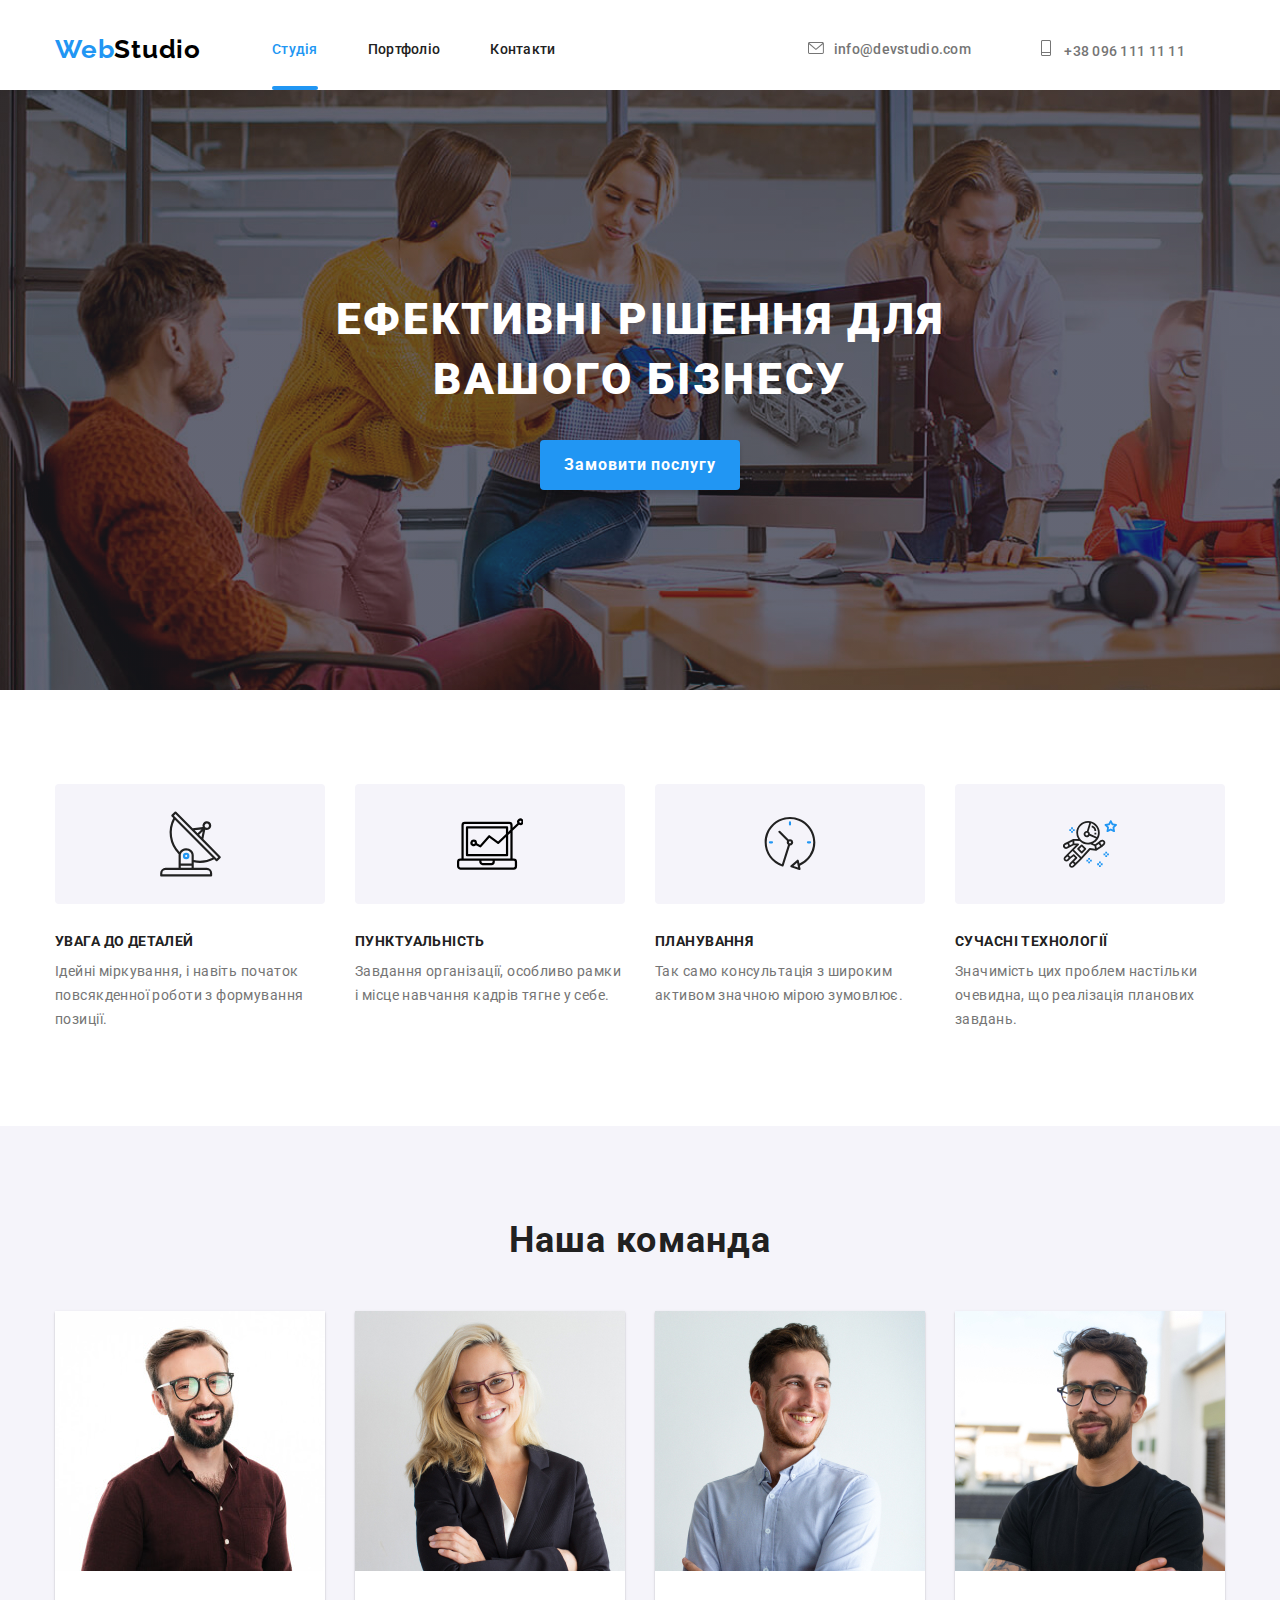
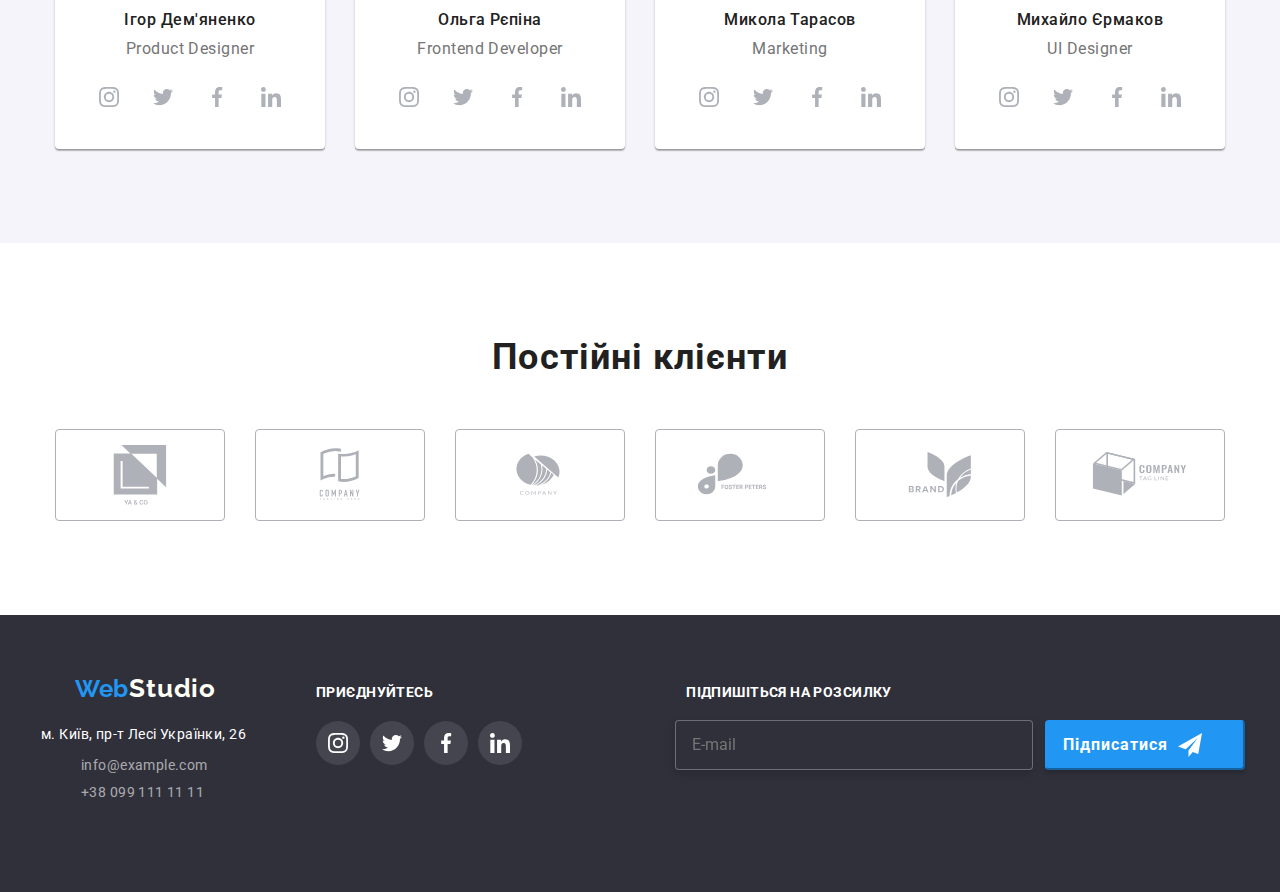
==== index.html @ dd71a5d6 "Add files via upload" ====
<!DOCTYPE html>
<html lang="RU">
    <head>
        <meta charset="UTF-8">
        <meta http-equiv="X-UA-Compatible" content="IE=edge">
        <meta name="viewport" content="width=device-width, initial-scale=1.0">
        <title>Document</title>
        <link rel="preconnect" href="https://fonts.googleapis.com">
        <link rel="preconnect" href="https://fonts.gstatic.com" crossorigin>
        <link href="https://fonts.googleapis.com/css2?family=Raleway:wght@700&family=Roboto:wght@400;500;700;900&display=swap" rel="stylesheet">
        <link rel="stylesheet" href="https://cdn.jsdelivr.net/npm/modern-normalize@1.1.0/modern-normalize.min.css">
         <link rel="stylesheet" href="./css/main.min.css"/>
         
       
    </head>
    
    <body>
        <!--HEADER--> 
        <header class="page_header"> 
            <div class="container page_header-container">
            <nav class="nav">
            <a href="#"  class="logotipe-title">
                <span class="logotipe_blue">Web</span><span class="logotip_black">Studio</span> 
            </a>
            <ul class="menu_ul">
                <li class="menu_item">
                    <a class="menu-li current link" href="./index.html">Студія</a>
                </li>
                <li class="menu_item">
                    <a class="menu-li link" href="./portfolio.html">Портфоліо</a>
                </li>
                <li class="menu_item">
                    <a class="menu-li link" href="">Контакти</a>
                </li>
            </ul>
           </nav>
           <button  type="button" class="mobile-menu-open-p js-open-menu" >
            <svg class="mobile-menu-open_icon" width="30" height="30">
                <use href="./images/svg1-2-3/symbol-defs.svg#burger-icon"></use>
            </svg>
            </use>
           </button>
           <ul class="contact">
            <li class="contact_1">
                <a class="contact_maill"  href="mailto:info@devstudio.com">
                    info@devstudio.com
                    <div class="contact-maill-cont">
                        <svg class="contact_maill_svg" width="16px" height="12px">
                            <use href="./images/mail-tel/symbol-defs.svg#icon-mailll1"></use>
                        </svg>
        
                       </div>
                </a>
            </li>
            <li class="contact_1">
                <a class="contact_maill"  href="tel:+38096111111">
                <div class="contact-maill-cont">
                    <svg class="contact_maill_svg" width="10px" height="16px">
                        <use href="./images/mail-tel/symbol-defs.svg#icon-telefo1"></use>
                    </svg>
                    +38 096 111 11 11
                </div>
            </a>
        </li>
            </ul> 
        </div>
        <div class="mobile-menu js-menu-container" >
            <div class=" mobile-menu_conteiner">
            <button class="mobile-menu_close-btn js-close-menu" >
                <svg class="mobile-menu_close-icon" width="20" height="20">
                    <use href="./images/svg1-2-3/symbol-defs.svg#icon-cloes-modalsvg"></use>
                </svg>
            </button>
            <ul class="mobaile-menu_ul">
                <li class="mobaile-menu_li">
                    <a class="mobaile-menu_a current" href="./index.html">Студія</a>
                </li>
                <li class="mobaile-menu_li">
                    <a class="mobaile-menu_a" href="./portfolio.html">Портфоліо</a>
                </li>
                <li class="mobaile-menu_li">
                    <a class="mobaile-menu_a" href="#">Контакти</a>
                </li>
            </ul>

            <ul class="mobaile-menu_contact">
                <li class="mobaile-menu_contact_number">+38 096 111 11 11</li>
                <li class="mobaile-menu_contact_maill">info@devstudio.com</li>
            </ul>
            <ul class="mobaile-menu-social">
                <li class="mobaile-menu-social_li">
                    <a class="mobaile-menu-social_li_a" href="#">
                        <div class="mobaile-text">Instagram</div></a>
                </li>
                <li class="mobaile-menu-social_li">
                    <a class="mobaile-menu-social_li_a" href="#">
                        <div class="mobaile-text">Twitter</div></a>
                </li>
                <li class="mobaile-menu-social_li">
                    <a class="mobaile-menu-social_li_a" href="#">
                        <div class="mobaile-text">Facebook</div></a>
                </li>
                <li class="mobaile-menu-social_li">
                    <a class="mobaile-menu-social_li_a" href="#">
                        <div class="mobaile-text">LinkedIn</div></a>
                </li>
            </ul>
        </div>
        </header>
        <main>
            <!--HERO-->
            <section class="hero">
               <h1 class="page_title">Ефективні рішення для вашого бізнесу</h1>
               <button  class="modal-btn" type="button" data-modal-open>Замовити послугу</button>
            </section> 
         <section class="section text1">
            <h2 hidden> Наши достоинства</h2>
            <div class="container">
            <ul class="text">
                <li class="text_li">
                    <div class="satellite">
                    <svg class="obraz" width="65" height="70">
                        <use href="./images/svg1/symbol-defs.svg#icon-antenna"></use>
                    </svg>
                    </div>
                    <h3 class="li_h3">УВАГА ДО ДЕТАЛЕЙ</h3>
                    <p class="h3_indent">Ідейні міркування, і навіть початок повсякденної роботи з формування позиції.</p>
                </li>
                <li class="text_li">
                    <div class="satellite">
                        <svg class="obraz" width="66" height="70">
                            <use href="./images/svg1/symbol-defs.svg#icon-vector"></use>
                        </svg>
                        </div>
                    <h3 class="li_h3">ПУНКТУАЛЬНІСТЬ</h3>
                    <p class="h3_indent">Завдання організації, особливо рамки і місце навчання кадрів тягне у себе.</p>
                </li>
                <li class="text_li">
                    <div class="satellite">
                        <svg class="obraz" width="70" height="53">
                            <use href="./images/svg1/symbol-defs.svg#icon-lock"></use>
                        </svg>
                        </div>
                    <h3 class="li_h3">ПЛАНУВАННЯ</h3>
                    <p class="h3_indent">Так само консультація з широким активом значною мірою зумовлює.</p>
                </li>
                <li class="text_li">
                    <div class="satellite">
                        <svg class="obraz" width="54" height="66">
                            <use href="./images/svg1/symbol-defs.svg#icon-astronaut"></use>
                        </svg>
                        </div>
                    <h3 class="li_h3">СУЧАСНІ ТЕХНОЛОГІЇ</h3>
                    <p class="h3_indent">Значимість цих проблем настільки очевидна, що реалізація планових завдань.</p>
                </li>
            </ul>
            </div>
            </section>
           <section class="photo_section">
                <div class="container">
                <h2 class="work">Чим ми займаємося</h2>
                <ul class="work_photo">
                    <li class="photo1">
                        <div class="photo-div-p">
                    <img src="./images/whatarewedoing/list.jpg" alt="пишет письмо" width="370"  height="294"/>
                    <p class="photo-p">Десктопні додатки</p>
                        </div>
                    </li>
                    <li class="photo2">
                        <div class="photo-div-p">
                    <img src="./images/whatarewedoing/nout.jpg" alt="работает на ноутбуке" width="370"  height="294"/>
                    <p class="photo-p">Мобільні додатки</p>
                        </div>
                    </li>
                    <li class="photo3">
                        <div class="photo-div-p">
                    <img src="./images/whatarewedoing/pl.jpg" alt="работает на плашете" width="370"  height="294"/>
                    <p class="photo-p">Дизайнерські рішення</p>
                        </div>
                    </li>
                </ul>
                </div>
            </section>
            <!--HERO-->
            <!--ABOUT-->
            <section class="employes-section section" id="out-team">
                <h2 class="team">Наша команда</h2>
                <div class="container">
                    <ul class="employes list">
                    <li class="employes-card">
                        <picture>
                         <source srcset="
                        ./images/ourteam/igor/igor-desc/img.jpg 1x, 
                        ./images/ourteam/igor/igor-desc/img@2x.jpg 2x"
                        media="(min-width: 1200px)">
                        <source srcset="
                        ./images/ourteam/igor/igor-tabl/img.jpg 1x,
                        ./images/ourteam/igor/igor-tabl/img@2x.jpg 2x"
                        media="(min-width: 768px)">
                        <source srcset="
                        ./images/ourteam/igor/igor-mob/img.jpg 1x,
                        ./images/ourteam/igor/igor-mob/img@2x.jpg 2x"
                        media="(max-width: 768px)">
                       <img src =" ./images/ourteam/img-3.jpg " alt =" фото Игорь Демьяненко " />
                        </picture>
                        <div class="name-position">
                        <h3 class="suptitle">Ігор Дем'яненко</h3>
                         <p  class="suptitles" lang="en">Product Designer</p>
                         <ul class="social-list">
                         <li class="social-list-item">
                            <a href="" class="social-list-link">
                                <svg class="social-list-icon" width="20" height="20">
                                    <use href="./images/svg1-2-3/symbol-defs.svg#icon-instagram-2"></use>
                                </svg>
                            </a>
                            </li>
                            <li class="social-list-item">
                                <a href="" class="social-list-link">
                                    <svg class="social-list-icon" width="20" height="20">
                                        <use href="./images/svg1-2-3/symbol-defs.svg#icon-twitter-1"></use>
                                    </svg>
                                </a>
                            </li>
                            <li class="social-list-item">
                                <a href="" class="social-list-link" >
                                    <svg class="social-list-icon" width="20" height="20">
                                        <use href="./images/svg1-2-3/symbol-defs.svg#icon-facebook-1"></use>
                                    </svg>
                                </a>
                            </li>
                            <li class="social-list-item">
                                <a href="" class="social-list-link"  >
                                    <svg class="social-list-icon" width="20" height="20">
                                        <use href="./images/svg1-2-3/symbol-defs.svg#icon-linkedin-1"></use>
                                    </svg>
                                </a>
                            </li>
                        </ul>
                        </div>
                    </li>
                    <li class="employes-card">
                        <picture>
                         <source srcset="
                        ./images/ourteam/olga/olga-desktop/img.jpg 1x,
                        ./images/ourteam/olga/olga-desktop/img@2x.png 2x"
                        media="(min-width: 1199px)">
                        <source srcset="
                        ./images/ourteam/olga/olga-tablet/img.jpg 1x,
                        ./images/ourteam/olga/olga-tablet/img@2x.jpg 2x"
                        media="(min-width: 768px)">
                        <source srcset="
                        ./images/ourteam/olga/olga-mobale/img.jpg 1x,
                        ./images/ourteam/olga/olga-mobale/img@2x.jpg 2x"
                        media="(max-width: 767px)">
                        <img src="./images/ourteam/img-4.jpg" alt="фото Ольга Репина"/>
                        </picture> 
                        <div class="name-position">
                        <h3 class="suptitle">Ольга Рєпіна</h3>
                         <p  class="suptitles" lang="en">Frontend Developer</p>
                         <ul class="social-list">
                            <li class="social-list-item">
                               <a href="" class="social-list-link">
                                   <svg class="social-list-icon" width="20" height="20">
                                       <use href="./images/svg1-2-3/symbol-defs.svg#icon-instagram-2"></use>
                                   </svg>
                               </a>
                               </li>
                               <li class="social-list-item">
                                   <a href="" class="social-list-link">
                                       <svg class="social-list-icon" width="20" height="20">
                                           <use href="./images/svg1-2-3/symbol-defs.svg#icon-twitter-1"></use>
                                       </svg>
                                   </a>
                               </li>
                               <li class="social-list-item">
                                   <a href="" class="social-list-link" >
                                       <svg class="social-list-icon" width="20" height="20">
                                           <use href="./images/svg1-2-3/symbol-defs.svg#icon-facebook-1"></use>
                                       </svg>
                                   </a>
                               </li>
                               <li class="social-list-item">
                                   <a href="" class="social-list-link"  >
                                       <svg class="social-list-icon" width="20" height="20">
                                           <use href="./images/svg1-2-3/symbol-defs.svg#icon-linkedin-1"></use>
                                       </svg>
                                   </a>
                               </li>
                           </ul>
                        </div>
                    </li>
                    <li class="employes-card">
                        <picture>
                             <source srcset="
                            ./images/ourteam/mihal/mihal-desk/img.jpg 1x,
                            ./images/ourteam/mihal/mihal-desk/img@2x.jpg 2x"
                            media="(min-width: 1199px)">
                            <source srcset="
                            ./images/ourteam/mihal/mihal-tablet/img.jpg 1x,
                            ./images/ourteam/mihal/mihal-tablet/img@2x.png 2x"
                            media="(min-width: 768px)">
                            <source srcset="
                           ./images/ourteam/mihal/mihal-mobail/img.jpg 1x,
                           ./images/ourteam/mihal/mihal-mobail/img@2x.png 2x" 
                            media="(max-width: 767px)">
                            
                        <img src="./images/ourteam/img-5.jpg" alt="фото Николай Тарасов "/>
                         </picture>
                        <div class="name-position">
                        <h3 class="suptitle">Микола Тарасов</h3>
                        <p  class="suptitles" lang="en">Marketing</p>
                        <ul class="social-list">
                            <li class="social-list-item">
                               <a href="" class="social-list-link">
                                   <svg class="social-list-icon" width="20" height="20">
                                       <use href="./images/svg1-2-3/symbol-defs.svg#icon-instagram-2"></use>
                                   </svg>
                               </a>
                               </li>
                               <li class="social-list-item">
                                   <a href="" class="social-list-link">
                                       <svg class="social-list-icon" width="20" height="20">
                                           <use href="./images/svg1-2-3/symbol-defs.svg#icon-twitter-1"></use>
                                       </svg>
                                   </a>
                               </li>
                               <li class="social-list-item">
                                   <a href="" class="social-list-link" >
                                       <svg class="social-list-icon" width="20" height="20">
                                           <use href="./images/svg1-2-3/symbol-defs.svg#icon-facebook-1"></use>
                                       </svg>
                                   </a>
                               </li>
                               <li class="social-list-item">
                                   <a href="" class="social-list-link"  >
                                       <svg class="social-list-icon" width="20" height="20">
                                           <use href="./images/svg1-2-3/symbol-defs.svg#icon-linkedin-1"></use>
                                       </svg>
                                   </a>
                               </li>
                           </ul>
                        </div>
                    </li>
                    <li class="employes-card">
                        <picture>
                            <source srcset="
                            ./images/ourteam/micola/mocola-desktop/img.jpg 1x,
                            ./images/ourteam/micola/mocola-desktop/img@2x.png 2x"
                            media="(min-width: 1199px)">
                               <source srcset="
                            ./images/ourteam/micola/micola-tablet/img.jpg 1x,
                            ./images/ourteam/micola/micola-tablet/img@2x.jpg 2x"
                            media="(min-width:768px)">
                            <source srcset="
                            ./images/ourteam/micola/micola-mobale/img.jpg 1x,
                            ./images/ourteam/micola/micola-mobale/img@2x.jpg 2x"
                            media="(max-width: 768px)">
                        <img src="./images/ourteam/img-6.jpg" alt="фото Михаил Ермаков"/>
                        </picture>
                        <div class="name-position">
                        <h3 class="suptitle">Михайло Єрмаков</h3>
                         <p  class="suptitles" lang="en">UI Designer</p>
                         <ul class="social-list">
                            <li class="social-list-item">
                               <a href="" class="social-list-link">
                                   <svg class="social-list-icon" width="20" height="20">
                                       <use href="./images/svg1-2-3/symbol-defs.svg#icon-instagram-2"></use>
                                   </svg>
                               </a>
                               </li>
                               <li class="social-list-item">
                                   <a href="" class="social-list-link">
                                       <svg class="social-list-icon" width="20" height="20">
                                           <use href="./images/svg1-2-3/symbol-defs.svg#icon-twitter-1"></use>
                                       </svg>
                                   </a>
                               </li>
                               <li class="social-list-item">
                                   <a href="" class="social-list-link" >
                                       <svg class="social-list-icon" width="20" height="20">
                                           <use href="./images/svg1-2-3/symbol-defs.svg#icon-facebook-1"></use>
                                       </svg>
                                   </a>
                               </li>
                               <li class="social-list-item">
                                   <a href="" class="social-list-link"  >
                                       <svg class="social-list-icon" width="20" height="20">
                                           <use href="./images/svg1-2-3/symbol-defs.svg#icon-linkedin-1"></use>
                                       </svg>
                                   </a>
                               </li>
                           </ul>
                        </div>
                    </li>
                   
                </ul>
            </div>
            </section>
            <section class="section">
                <div class="container">
                    <h2 class="client-title">Постійні клієнти</h2>
                    <ul class="client-list list">
                        <li class="client-item">
                            <a href="" class="client-link">
                            <svg class="client-icon">
                                <use href="./images/svg1-2/symbol-defs.svg#icon-group"></use>

                            </svg>
                        </a>
                        </li>
                        <li class="client-item">
                            <a href="" class="client-link">
                            <svg class="client-icon">
                                <use href="./images/svg1-2/symbol-defs.svg#icon-Logo"></use>

                            </svg>
                        </a>
                        </li>
                        <li class="client-item">
                            <a href="" class="client-link">
                            <svg class="client-icon">
                                <use href="./images/svg1-2/symbol-defs.svg#icon-Logo-1"></use>

                            </svg>
                        </a>
                        </li>
                        <li class="client-item">
                            <a href="" class="client-link">
                            <svg class="client-icon">
                                <use href="./images/svg1-2/symbol-defs.svg#icon-Logo-2"></use>

                            </svg>
                        </a>
                        </li>
                        <li class="client-item">
                            <a href="" class="client-link">
                            <svg class="client-icon">
                                <use href="./images/svg1-2/symbol-defs.svg#icon-Logo-3"></use>

                            </svg>
                        </a>
                        </li>
                        <li class="client-item">
                            <a href="" class="client-link">
                            <svg class="client-icon">
                                <use href="./images/svg1-2/symbol-defs.svg#icon-Logo-4"></use>

                            </svg>
                        </a>
                        </li>
                
                    </ul>

                </div>
            </section>
         </main> 
        <!--ABOUT-->
        <!--FOOTER-->
        <footer class="footer">
                <div class="container footer_div">
                    <div class="footer_div_2"
                <a class="logo-footer"  href="#">
                    <span class="logotipe_blue_end">Web</span><span class="logotip_blake_end">Studio</span> 
                </a>
                <address class="address">
                        <p class="adres_footer" href="#">м. Київ, пр-т Лесі Українки, 26</p>
                <ul class="contact-footer list">
                    <li class="adres_list_end">
                        <a class="contact_end" href="mailto:info@example.com">info@example.com </a>
                </li>
                    <li class="adres_list_end">
                        <a class="contact_end" href="tel:+380991111111">+38 099 111 11 11</a>
                </li>
                </ul>
            </address>
            </div>
            <div class="social-network">
                <div class="soc-foot-h3-div">
                <h3 class="soc-foot-h3">приєднуйтесь</h3>
                </div>
                <div class="ссс">
                <ul class="social-list-footer">
                    <li class="social-list-items">
                        <a href="" class="social-link-footer">
                            <svg class="soc-icon-footer" width="20" height="20">
                                <use href="./images/svg1-2-3/symbol-defs.svg#icon-instagram-2"></use>
                            </svg>
                        </a>
                    </li>
                    <li class="social-list-items">
                        <a href="" class="social-link-footer">
                            <svg class="soc-icon-footer" width="20" height="20">
                                <use href="./images/svg1-2-3/symbol-defs.svg#icon-twitter-1"></use>
                            </svg>
                        </a>
                    </li>
                    <li class="social-list-items">
                        <a href="" class="social-link-footer">
                            <svg class="soc-icon-footer" width="20" height="20">
                                <use href="./images/svg1-2-3/symbol-defs.svg#icon-facebook-1"></use>
                            </svg>
                        </a>
                    </li>
                
                <li class="social-list-items">
                    <a href="" class="social-link-footer">
                        <svg class="soc-icon-footer" width="20" height="20">
                            <use href="./images/svg1-2-3/symbol-defs.svg#icon-linkedin-1"></use>
                        </svg>
                    </a>
                </li>
              </ul>
             </div>
                </div>
               <div class="form-footer-div-1">
                <form class="form-footer">
                    <div class="label-div-footer">
                        <div class="label-span-footer-1">
                    <p class="label-span-footer">Підпишіться на розсилку</p>
                       </div>
                    <input 
                      type="text"
                      name="user_maill"
                      pattern="^([a-z0-9_-]+\.)*[a-z0-9_-]+@[a-z0-9_-]+(\.[a-z0-9_-]+)*\.[a-z]{2,6}$"
                      class="label-input-footer"
                      placeholder="E-mail"
                      required

                    />
                   </div>
                   <div class="button-div-podpis">
                   <button type="submit" class="button-podpis">
                    <p class="podpis"> Підписатися</p>
                    <svg class="button-svg-podpis">
                        <use href="./images/footer-podpis-svg/symbol-defs.svg#icon-tellegram"></use>
                    </svg>
                   </button>
                   </div>
                </form>
            </div>
                </div>
          
        </footer>
      <!--FOOTER-->
  <!---------------------------------MODAL-WIND-->
    <div class="bacdrop is-hidden"data-modal>
        <div class="modall-btm">
            <p class="modal_btm_p">Залиште свої дані, ми вам передзвонимо</p>
        <form class="modal-btm-form"> 
        <label class="modal-btm-name">
            <p class="modal-name">Ім'я</p>
            <div class="modal-btm-div">
            <input 
            type="text"
            name="user_name"
            class="input-btm"
            placeholder="" 
           
            required 
            pattern="^[a-zA-Za-яА-ЯіІїЇ]+"
            minlength="2"
            />
        <svg class="modal-btm-spann">
            <use href="./images/modal-wind-ikon/symbol-defs.svg#icon-men"></use>
        </svg>
        </div>
        </label>
        <label class="modal-btm-phone">
            <p class="modal-phone">Телефон</p>
            <div class="modal-btm-div">
            <input 
            type="tel" 
            class="input-btm" 
            placeholder="" 
            name="user_phone"
            required
            pattern="[0-9]{3}-[0-9]{2}-[0-9]{2}"
            title="XXX-XXX-XX-XX"
            />
                <svg class="modal-btm-spann">
                    <use href="./images/modal-wind-ikon/symbol-defs.svg#icon-phone"></use>
                </svg>
        </div>
        </label>
        <label class="modal-btm-maill">
            <p class="modal-maill">Пошта</p>
            <div class="modal-btm-div">
            <input 
            type="email" 
            class="input-btm" 
            placeholder="" 
            name="user_maill"
            required
            pattern="^([a-z0-9_-]+\.)*[a-z0-9_-]+@[a-z0-9_-]+(\.[a-z0-9_-]+)*\.[a-z]{2,6}$"
            />
                <svg class="modal-btm-spann">
                    <use href="./images/modal-wind-ikon/symbol-defs.svg#icon-maill"></use>
                </svg>
        </div>
        </label>
        <label>
        <p class="modal-phone">Коментар</p>
        <textarea name="use_massege" class="modal-btm-coment" placeholder="Введіть текст"></textarea> 
        </label>
          <button type="button" class="modall-btm-button" data-modal-close>
                <svg class="modall-close-btn" width="11" height="11">
                    <use href="./images/svg1-2-3/symbol-defs.svg#icon-cloes-modalsvg"></use>
                </svg>
            </button>
            <div class="umowa-zgody">
        <label  form="user_polic" class="zgoda">
                <input type="checkbox" class="input-zgody"/> 
                <span class="span-zgody">
                    <svg class="svg-zgody" width="11px" height="8px">
                        <use href="./images/footer-podpis-svg/symbol-defs.svg#icon-gal"></use>
                    </svg>
                </span>
                <p class="text-modal-footer">Погоджуюся з розсилкою та приймаю 
                <a href="#" class="umowa">Умови договору</a>
                </p>
        </label>
            </div>
            <button type="submit" class="modall-btm-submit">
                <span class="modall-btm-b2-span">Відправити</span>
            </bytton>
        </div>
        </form>
          
    </div>
  <!---------------------------------/MODAL-WIND-->
  <script src="./js/mobile-menu.js"></script>
  <script src="./js/modal.js"></script>
    </body>
</html>
---- css/main.min.css ----
﻿:root{--font-family-main: "Roboto", sans-serif;--font-family-logo: "Raleway", sans-serif;--knob-color: #2196F3;--text-color: #212121;--whitey-color: #FFFFFF;--mail-color: #757575}a{text-decoration:none}body{font-family:"Roboto",sans-serif}h1,h2,h3,p{margin-top:0;margin-bottom:0;margin-left:0}ul,ol{margin-top:0;margin-bottom:0;padding-left:0}.list{list-style:none}li{list-style-type:none}.cl{font-style:normal}img{max-width:100%;display:block;height:auto}button{cursor:pointer}.container{width:100%;padding-left:15px;padding-right:15px}@media screen and (min-width: 480px){.container{width:450px;margin-left:auto;margin-right:auto}}@media screen and (min-width: 768px){.container{width:768px}}@media screen and (min-width: 1200px){.container{width:1200px}}.section{padding-top:94px;padding-bottom:94px}button{cursor:pointer}.modal-btn{font-family:"Roboto",sans-serif;font-weight:700;font-size:16px;line-height:1.87;letter-spacing:.06em;border-radius:4px;box-shadow:0px 4px 4px rgba(0,0,0,.15);background-color:#2196f3;color:var(--whitey-color);cursor:pointer;width:200px;height:50px;border:0;transition:250ms cubic-bezier(0.4, 0, 0.2, 1)}.modal-btn:hover{background:#188ce8;box-shadow:0px 4px 4px rgba(0,0,0,.15)}.button-div-podpis{margin-left:12px}.button-podpis{width:200px;height:50px;cursor:pointer;background:#2196f3;box-shadow:0px 4px 4px rgba(0,0,0,.15);border-radius:4px;border-color:#2196f3;display:inline-flex;align-items:center}.podpis{font-family:"Roboto",sans-serif;font-weight:700;font-size:16px;line-height:1.87;letter-spacing:.06em;color:var(--whitey-color);margin:10px}.button-svg-podpis{width:24px;height:24px;fill:var(--whitey-color)}.modall-btm-button{position:absolute;top:8px;right:8px;display:flex;justify-content:center;align-items:center;width:30px;height:30px;border-radius:50%;background:#fff;border:1px solid rgba(0,0,0,.1);padding:0%}.modall-btm-button:hover .modall-close-btn,.modall-btm-button:focus .modall-close-btn{fill:#2196f3;transition:250ms cubic-bezier(0.4, 0, 0.2, 1)}.modall-btm-submit{width:200px;height:50px;background:#2196f3;border-radius:4px;margin-top:30px;border-color:var(--knob-color);margin:auto;display:block;margin-top:40px}.modall-btm-submit:hover,.modall-btm-submit:focus{background:#188ce8;transition:250ms cubic-bezier(0.4, 0, 0.2, 1)}.social-list{display:flex;justify-content:center;gap:10px;margin-top:16px}.social-list-link{display:flex;justify-content:center;align-items:center;width:44px;height:44px;border-radius:50%;background-color:#fff;transition:250ms cubic-bezier(0.4, 0, 0.2, 1)}.social-list-link:hover .social-list-icon,.social-list-link:focus .social-list-icon{fill:var(--whitey-color)}.social-list-link:hover,.social-list-link:focus{background-color:#2196f3}.social-list-icon{fill:#afb1b8}.social-list-footer{display:flex;justify-content:center;gap:10px;margin-top:20px}.social-list-item{height:44px;width:44px}.social-link-footer{color:#fff;background-color:rgba(255,255,255,.1);width:44px;height:44px;display:flex;border-radius:50%;justify-content:center;align-items:center;transition:250ms cubic-bezier(0.4, 0, 0.2, 1)}.social-link-footer:hover .social-link-footer:focus{background-color:var(--accent-color)}.social-link-footer:hover,.social-link-footer:focus{background-color:#2196f3}.soc-icon-footer{fill:currentColor;width:20px;height:20px}@media screen and (max-width: 768px){.mobile-menu{position:fixed;width:100%;height:100%;z-index:1000;top:0;left:0;background:#fff;box-shadow:0px 4px 8px rgba(0,0,0,.04),0px 2px 4px rgba(0,0,0,.08),0px 1px 3px rgba(0,0,0,.16);opacity:0;visibility:hidden;pointer-events:none;transition:250ms cubic-bezier(0.4, 0, 0.2, 1)}.mobile-menu.is-open{opacity:1;visibility:visible;pointer-events:auto}.mobile-menu_conteiner{position:relative;padding-left:40px;padding-top:48px;padding-bottom:48px}.mobaile-menu_li{padding-bottom:35px}.mobaile-menu_a{font-family:"Roboto",sans-serif;font-weight:500;font-size:40px;line-height:1.17;letter-spacing:.02em;color:#212121}.mobaile-menu_a:hover,.mobaile-menu_a:focus{color:#2196f3}.mobaile-menu_contact{padding-top:100px}.mobaile-menu_contact_number{font-family:"Roboto",sans-serif;font-weight:500;font-size:34px;line-height:1.17;letter-spacing:.02em;color:#2196f3;padding-bottom:32px}.mobaile-menu_contact_maill{font-family:"Roboto",sans-serif;font-weight:500;font-size:24px;line-height:1.16;letter-spacing:.02em;color:#757575}.mobaile-menu-social{padding-top:64px}.mobaile-menu-social_li{display:inline-block;padding-right:15px}.mobaile-menu-social_li:not(:last-child){margin-right:10px;border-right:1px solid rgba(33,33,33,.2);padding-right:10px}.mobaile-text{font-family:"Roboto",sans-serif;font-size:15px;line-height:22px;letter-spacing:.02em;color:#2196f3}}@media screen and (min-width: 768px){.mobile-menu{display:none}}@media screen and (max-width: 767px){.menu_ul{display:none}.contact_1{display:none}}.mobile-menu_close-btn{position:absolute;top:10px;right:15px;background-color:#fff;border:none;padding:0;line-height:0}.mobile-menu_close-icon:hover,.mobile-menu_close-icon:focus{fill:#2196f3;transition:250ms cubic-bezier(0.4, 0, 0.2, 1)}@media screen and (min-width: 768px){.mobile-menu-open{display:none}}.page_header{padding-top:10px}.page_header-container{display:flex;align-items:center;justify-content:space-between}.mobile-menu-open{background-color:#fff;border:none;padding:0;padding-left:105px}.page_header{border-width:0 0 1rem 0;border:#ececec}.page_header{display:flex;align-items:center;justify-content:space-between}.nav{display:flex;align-items:center}.contact{display:none;align-items:center}.contact-items :not(:last-child){margin-right:50px}.contact-items{display:flex;flex-direction:row-reverse;font-family:var(--primary-font);font-style:normal;font-weight:500;font-size:14px;line-height:1.14;letter-spacing:.02em;color:#757575;margin-right:50px}.menu_ul{display:flex;align-items:center}.menu-link:hover,.menu-link:focus{color:var(--accent-color)}.logotipe_blue{font-family:"Raleway";font-weight:700;font-size:26px;line-height:1.2;letter-spacing:.03em;color:var(--knob-color)}.logotip_black{font-family:"Raleway";font-weight:700;font-size:26px;line-height:1.2;letter-spacing:.03em;color:#000}.menu_item:not(:last-child){margin-right:50px}.menu-li{font-family:"Roboto",sans-serif;font-weight:500;font-size:14px;line-height:1.14;letter-spacing:.02em;color:var(--text-color);transition:color 250ms cubic-bezier(0.4, 0, 0.2, 1);position:relative;display:block;cursor:pointer}.menu-li:hover,.menu-li:focus{color:var(--knob-color)}.contact-phoun-number{display:flex;flex-direction:row-reverse;font-family:var(--primary-font);font-style:normal;font-weight:500;font-size:14px;line-height:1.14;letter-spacing:.02em;color:#757575}.menu-link-list{font-family:"Roboto",sans-serif;font-weight:500;font-size:14px;line-height:1.14px;letter-spacing:.02em;color:#757575}.contact_maill{display:flex;flex-direction:row-reverse;font-family:var(--primary-font);font-style:normal;font-weight:500;font-size:14px;line-height:1.14;letter-spacing:.02em;color:#757575;transition:color 250ms cubic-bezier(0.4, 0, 0.2, 1)}.contact_maill:hover,.contact_maill:focus{color:#2196f3}.contact-phoun-number{display:flex;flex-direction:row-reverse;font-family:var(--primary-font);font-style:normal;font-weight:500;font-size:14px;line-height:1.14;letter-spacing:.02em;color:#757575}.contact-maill-cont{justify-content:center;text-align:center}.contact_maill,.contact_maill_svg{margin-right:10px;fill:currentColor}.contact_1{margin-right:30px}.contact_1{margin-right:30px}.current::after{position:absolute;content:"";left:0;bottom:0;border-radius:2px;width:100%;height:4px;background-color:var(--text-color);border-radius:2px;transition:var(--transition-knob-color);bottom:-33px}.menu-li.current::after{position:absolute;display:block;height:4px;width:100%;background-color:var(--knob-color);border-radius:2px}.menu-li.current::after:hover::after{background-color:var(--text-color)}.current{color:var(--knob-color)}.logotipe-title{margin-right:71px}@media screen and (max-width: 767px){.page_title{font-weight:900;font-size:26px;line-height:42px;text-align:center;letter-spacing:.06em;text-transform:uppercase;color:var(--whitey-color);margin-bottom:30px}.text{display:inline-block;justify-content:space-between;gap:30px}.text_li{width:370px}.satellite{width:380px;height:120px;background-color:#f5f4fa;border-radius:4px;margin-bottom:30px;justify-content:center;align-items:center;display:flex}.li_h3{text-align:center;font-family:"Roboto",sans-serif;font-weight:700;font-size:14px;line-height:1.14;letter-spacing:.03em;text-transform:uppercase;color:var(--text-color);margin-bottom:10px}.h3_indent{font-family:"Roboto",sans-serif;font-weight:400;font-size:14px;line-height:1.71;letter-spacing:.03em;color:var(--mail-color)}.photo_section{display:none}.client-item{width:170px;height:92px}.client-link{display:flex;justify-content:center;align-items:center;width:170px;height:92px;border:1px solid #afb1b8;border-radius:4px;transition:250ms cubic-bezier(0.4, 0, 0.2, 1)}.client-link:hover .client-icon,.client-link:focus .client-icon{fill:#2196f3}.client-link:hover,.client-link:focus{border-color:#2196f3}}@media screen and (min-width: 768px){.page_title{font-family:"Roboto",sans-serif;font-weight:900;font-size:26px;line-height:1.61;text-align:center;letter-spacing:.06em;text-transform:uppercase;color:var(--whitey-color);max-width:696px;margin-left:auto;margin-right:auto;margin-bottom:30px;width:360px;height:84px}.text_li{width:350px}.text{display:flex;flex-wrap:wrap;justify-content:space-between;gap:30px}.satellite{width:354px;height:120px;background-color:#f5f4fa;border-radius:4px;margin-bottom:30px;justify-content:center;align-items:center;display:flex}.h3_indent{font-family:"Roboto",sans-serif;font-weight:400;font-size:14px;line-height:1.71;letter-spacing:.03em;color:var(--mail-color)}.photo_section{display:none}.client-item{width:226px;height:92px}.client-link{display:flex;justify-content:center;align-items:center;width:226px;height:92px;border:1px solid #afb1b8;border-radius:4px;transition:250ms cubic-bezier(0.4, 0, 0.2, 1)}.client-link:hover .client-icon,.client-link:focus .client-icon{fill:#2196f3}.client-link:hover,.client-link:focus{border-color:#2196f3}}@media screen and (min-width: 1200px){.page_title{font-family:"Roboto",sans-serif;font-weight:900;font-size:44px;line-height:1.36;text-align:center;letter-spacing:.06em;text-transform:uppercase;color:var(--whitey-color);margin-left:auto;margin-right:auto;width:696px;height:120px}.text_li{width:270px}.text{display:flex;justify-content:space-between;gap:30px}.h3_indent{font-family:"Roboto",sans-serif;font-weight:400;font-size:14px;line-height:1.71;letter-spacing:.03em;color:var(--mail-color)}.satellite{width:270px;height:120px;background-color:#f5f4fa;border-radius:4px;margin-bottom:30px;justify-content:center;align-items:center;display:flex}.li_h3{font-family:"Roboto",sans-serif;font-weight:700;font-size:14px;line-height:1.14;letter-spacing:.03em;text-transform:uppercase;color:var(--text-color);margin-bottom:10px}.client-list{display:flex;justify-content:center;gap:30px;margin-top:50px}.client-item{width:170px;height:92px}.client-link{display:flex;justify-content:center;align-items:center;width:170px;height:92px;border:1px solid #afb1b8;border-radius:4px;transition:250ms cubic-bezier(0.4, 0, 0.2, 1)}.client-link:hover .client-icon,.client-link:focus .client-icon{fill:#2196f3}.client-link:hover,.client-link:focus{border-color:#2196f3}}.hero{padding-top:200px;padding-bottom:200px;background:#2f303a;text-align:center;background-image:linear-gradient(rgba(47, 48, 58, 0.4), rgba(47, 48, 58, 0.4)),url("../images/hero/title.jpg")}@media screen and (min-resolution: 2dppx),(min-resolution: 192dpi),(min-device-pixel-ratio: 2){.hero{background-image:linear-gradient(rgba(47, 48, 58, 0.4), rgba(47, 48, 58, 0.4)),url("../images/hero/hero-mobale/Header img@2x.jpg")}}@media screen and (min-width: 768px){.hero{background:rgba(47,48,58,.4);background-image:url("../images/hero/hero-tablet/Header img.jpg")}}@media screen and (min-width: 768px)and (min-device-pixel-ratio: 2),screen and (min-width: 768px)and (-webkit-min-device-pixel-ratio: 2),screen and (min-width: 768px)and (min-resolution: 192dpi),screen and (min-width: 768px)and (min-resolution: 2dppx){.hero{background-image:linear-gradient(rgba(47, 48, 58, 0.4), rgba(47, 48, 58, 0.4)),url("../images/hero/hero-tablet/Header img@2x.jpg ")}}@media screen and (min-width: 1200px){.hero{background:rgba(47,48,58,.4);background-image:linear-gradient(rgba(47, 48, 58, 0.4), rgba(47, 48, 58, 0.4)),url("../images/hero/hero-destop/Img.jpg")}}@media screen and (min-width: 1200px)and (min-device-pixel-ratio: 2),screen and (min-width: 1200px)and (-webkit-min-device-pixel-ratio: 2),screen and (min-width: 1200px)and (min-resolution: 192dpi),screen and (min-width: 1200px)and (min-resolution: 2dppx){.hero{background-image:linear-gradient(rgba(47, 48, 58, 0.4), rgba(47, 48, 58, 0.4)),url("../images/hero/hero-destop/Img@2x.jpg")}}.client-title{font-family:"Roboto",sans-serif;font-style:normal;font-weight:700;font-size:36px;line-height:1.16;text-align:center;letter-spacing:.03em;color:#212121;margin-bottom:50px}.client-list{display:flex;justify-content:center;gap:30px;flex-wrap:wrap;flex-basis:100%}.text1{padding-top:94px}.photo_section{padding-top:94px;padding-bottom:94px}.li_h3{font-family:"Roboto",sans-serif;font-weight:700;font-size:14px;line-height:1.14;letter-spacing:.03em;text-transform:uppercase;color:var(--text-color);margin-bottom:10px}.work{font-family:"Roboto",sans-serif;font-weight:700;font-size:36px;line-height:1.16;text-align:center;letter-spacing:.03em;color:var(--text-color);margin-bottom:50px}.work_photo{display:flex;justify-content:space-between}.client-icon{width:106px;height:60px;fill:#afb1b8;transition:250ms cubic-bezier(0.4, 0, 0.2, 1)}.photo-div-p{position:relative}.photo-p{position:absolute;display:flex;justify-content:center;align-items:center;font-size:14px;width:100%;height:70px;bottom:0;background:rgba(47,48,58,.8);font-weight:700;line-height:1.14;text-transform:uppercase;color:var(--whitey-color)}@media screen and (max-width: 767px){.team{font-family:"Roboto",sans-serif;font-size:28px;line-height:1.16;text-align:center;letter-spacing:.03em;color:var(--text-color);margin-bottom:50px}.employes{display:flex;flex-wrap:wrap;justify-content:space-between}.employes-card{background:#fff;box-shadow:0px 1px 3px rgba(0,0,0,.12),0px 1px 1px rgba(0,0,0,.14),0px 2px 1px rgba(0,0,0,.2);border-radius:0px 0px 4px 4px;margin-bottom:30px}}@media screen and (min-width: 768px){.team{font-family:"Roboto",sans-serif;font-size:36px;line-height:1.16;text-align:center;letter-spacing:.03em;color:var(--text-color);margin-bottom:50px}.employes{justify-content:center;gap:30px;display:flex;flex-wrap:wrap}.employes-card{background:#fff;box-shadow:0px 1px 3px rgba(0,0,0,.12),0px 1px 1px rgba(0,0,0,.14),0px 2px 1px rgba(0,0,0,.2);border-radius:0px 0px 4px 4px}}@media screen and (min-width: 1199px){.team{font-family:"Roboto",sans-serif;font-size:36px;line-height:1.16;text-align:center;letter-spacing:.03em;color:var(--text-color);margin-bottom:50px}.employes{display:flex;flex-wrap:wrap}.employes-card{background:#fff;box-shadow:0px 1px 3px rgba(0,0,0,.12),0px 1px 1px rgba(0,0,0,.14),0px 2px 1px rgba(0,0,0,.2);border-radius:0px 0px 4px 4px}}.employes-section{padding-top:94px;padding-bottom:94px;background:#f5f4fa}.name-position{padding-top:30px;padding-bottom:30px}.suptitle{font-family:"Roboto",sans-serif;font-weight:500;font-size:16px;line-height:1.18;text-align:center;letter-spacing:.03em;color:var(--text-color);margin:10px}.suptitles{font-family:"Roboto",sans-serif;font-size:16px;line-height:1.18;text-align:center;letter-spacing:.03em;color:var(--mail-color);margin-bottom:16px}.produkt{font-family:"Roboto",sans-serif;font-size:16px;line-height:1.19px;text-align:center;letter-spacing:.03em;color:var(--mail-color)}.olga{font-family:"Roboto",sans-serif;font-size:16px;line-height:1.19;text-align:center;letter-spacing:.03em;color:var(--knob-color)}.nik{font-family:"Roboto",sans-serif;font-size:16px;line-height:1.19;text-align:center;letter-spacing:.03em;color:var(--text-color)}.mih{font-family:"Roboto",sans-serif;font-size:16px;line-height:1.19;text-align:center;letter-spacing:.03em;color:var(--text-color)}@media screen and (max-width: 768px){.footer_div_2{text-align:center}.ссс{margin-right:137px}.footer_div_2{margin-left:0px}.contact-footer{margin-left:0px}.soc-foot-h3-div{margin-left:20px}}@media screen and (min-width: 768px){.footer_div_2{margin-left:115px}.social-network{margin-top:-115px;margin-left:400px;margin-bottom:100px}.address{margin-left:0px}.contact-footer{margin-left:0px}.soc-foot-h3-div{margin-left:110px}.form-footer-div-1{margin-right:166px;margin-left:166px}}@media screen and (min-width: 1200px){.logologo{margin-top:-20px}.logotipe_blue_end{font-family:"Raleway",sans-serif;font-weight:700;font-size:26px;line-height:1.19px;letter-spacing:.03em;color:var(--knob-color)}.logotip_blake_end{font-family:"Raleway",sans-serif;font-weight:700;font-size:26px;line-height:1.19px;letter-spacing:.03em;color:#fffff6}.footer_div_2{margin-left:20px;flex-shrink:0}.footer_div{display:flex;align-items:baseline;margin-right:71px}.log-item{margin-right:70px}.logo-footer{width:auto;font-weight:700;font-size:26px;line-height:1.19;margin-bottom:20px;text-decoration:none;display:block;margin-left:20px}.logotipe_blue_end{font-family:"Raleway",sans-serif;font-weight:700;font-size:26px;line-height:1.19px;letter-spacing:.03em;color:var(--knob-color)}.logotip_blake_end{font-family:"Raleway",sans-serif;font-weight:700;font-size:26px;line-height:1.19px;letter-spacing:.03em;color:#fffff6}.cl1{font-family:"Roboto",sans-serif;font-style:normal;font-weight:400;font-size:14px;line-height:1.71px;letter-spacing:.03em;color:#fff}.soc-foot-h3-div{margin-left:0px}.cl21{margin-bottom:9px}.adres_list_end{margin-bottom:9px}.adres_footer{margin-top:20px;margin-bottom:9px;font-family:var(--primary-font);font-size:14px;line-height:1.71;letter-spacing:.03em;color:#fff;font-style:normal}.contact-footer{margin-left:0px}.address{margin-bottom:90px;margin-left:6px}.nomer{font-style:normal}.social-network{margin-left:70px}.soc-foot-h3{margin-bottom:20px;font-family:"Roboto";font-style:normal;font-weight:700;font-size:14px;line-height:1.14;letter-spacing:.03em;text-transform:uppercase;color:#fff}.label-span-footer{font-family:"Roboto",sans-serif;font-style:normal;font-weight:700;font-size:14px;line-height:16px;letter-spacing:.03em;text-transform:uppercase;color:#fff;margin-bottom:20px}.form-footer{display:flex;-webkit-box-align:end;-ms-flex-align:end;align-items:flex-end;margin-left:73px}.label-input-footer{width:358px;height:50px;border:1px solid rgba(255,255,255,.3);filter:drop-shadow(0px 4px 4px rgba(0, 0, 0, 0.15));border-radius:4px;background-color:#2f303a;color:#f5f4fa;transition:250ms cubic-bezier(0.4, 0, 0.2, 1);padding-left:16px}.label-input-footer:focus{outline:none;border-color:var(--whitey-color)}.label-span-footer-1{margin-left:-130px}}.logotipe_blue_end{font-family:"Raleway",sans-serif;font-weight:700;font-size:24px;line-height:1.16;letter-spacing:.03em;color:var(--knob-color);text-align:center}.logotip_blake_end{font-family:"Raleway",sans-serif;font-weight:700;font-size:26px;line-height:1.19px;letter-spacing:.03em;color:#fffff6;text-align:center}.footer{padding-top:60px;background:#2f303a}.contact_end{font-family:"Roboto",sans-serif;font-weight:400;font-size:14px;line-height:1.71px;letter-spacing:.03em;color:rgba(255,255,255,.6);font-style:normal;text-align:center}@media screen and (max-width: 767px){.modall-btm{width:90%;position:absolute;top:50%;left:50%;transform:translate(-50%, -50%);padding:40px;background-color:#fff}.input-btm{width:100%;height:40px;left:576px;top:314px;border:1px solid rgba(33,33,33,.2);border-radius:4px;margin-bottom:10px;padding-left:42px;transition:border-color 250ms cubic-bezier(0.4, 0, 0.2, 1)}.input-btm:focus{outline:none;border-color:var(--knob-color)}.input-btm:focus+.modal-btm-spann{fill:var(--knob-color)}.text-modal-footer{font-family:"Roboto",sans-serif;font-weight:400;font-size:11px;line-height:1.16;letter-spacing:.03em;color:#757575}.bacdrop{position:fixed;z-index:100;top:0;left:0;width:100%;height:100%;background:rgba(0,0,0,.2);transition:opacity 250ms cubic-bezier(0.4, 0, 0.2, 1),visibility 250ms cubic-bezier(0.4, 0, 0.2, 1)}.bacdrop.is-hidden{opacity:0;visibility:hidden;pointer-events:none}}@media screen and (min-width: 768px){.modall-btm{position:absolute;top:50%;left:50%;transform:translate(-50%, -50%);padding:40px;width:450px;height:609px;background-color:#fff}.input-btm{width:100%;height:40px;left:576px;top:314px;border:1px solid rgba(33,33,33,.2);border-radius:4px;margin-bottom:10px;padding-left:42px;transition:border-color 250ms cubic-bezier(0.4, 0, 0.2, 1)}.input-btm:focus{outline:none;border-color:var(--knob-color)}.input-btm:focus+.modal-btm-spann{fill:var(--knob-color)}.text-modal-footer{font-family:"Roboto",sans-serif;font-weight:400;font-size:11px;line-height:1.16;letter-spacing:.03em;color:#757575}.bacdrop{position:fixed;z-index:100;top:0;left:0;width:100%;height:100%;background:rgba(0,0,0,.2);transition:opacity 250ms cubic-bezier(0.4, 0, 0.2, 1),visibility 250ms cubic-bezier(0.4, 0, 0.2, 1)}.bacdrop.is-hidden{opacity:0;visibility:hidden;pointer-events:none}}@media screen and (min-width: 1200px){.modall-btm{position:absolute;top:50%;left:50%;transform:translate(-50%, -30%);padding:40px;width:528px;height:609px;background-color:#fff}.input-btm{width:100%;height:40px;left:576px;top:314px;border:1px solid rgba(33,33,33,.2);border-radius:4px;margin-bottom:10px;padding-left:42px;transition:border-color 250ms cubic-bezier(0.4, 0, 0.2, 1)}.input-btm:focus{outline:none;border-color:var(--knob-color)}.input-btm:focus+.modal-btm-spann{fill:var(--knob-color)}.text-modal-footer{font-family:"Roboto",sans-serif;font-weight:400;font-size:14px;line-height:2;letter-spacing:.03em;color:#757575}.bacdrop{position:fixed;z-index:100;top:0;left:0;width:100%;height:70%;background:rgba(0,0,0,.2);transition:opacity 250ms cubic-bezier(0.4, 0, 0.2, 1),visibility 250ms cubic-bezier(0.4, 0, 0.2, 1)}.bacdrop.is-hidden{opacity:0;visibility:hidden;pointer-events:none}}.modal-btm-form{margin-top:12px}.modal_btm_p{font-family:"Roboto",sans-serif;font-style:normal;font-weight:700;font-size:20px;line-height:23px;text-align:center;letter-spacing:.03em;color:#212121}.modal-name,.modal-phone,.modal-maill,.modal-coment{display:flex;font-family:"Roboto",sans-serif;font-style:normal;font-size:12px;line-height:1.17;padding-bottom:4px;letter-spacing:.01em;color:#757575}.modal-btm-name,.modal-btm-phone,.modal-btm-maill,.modal-btm-coment{margin-bottom:10px}.modal-btm-coment{width:100%;height:120px;padding:12px;padding-left:16px;padding-right:16px;resize:none;transition:border-color 250ms cubic-bezier(0.4, 0, 0.2, 1);border:1px solid rgba(33,33,33,.2);border-radius:4px;font-size:12px;line-height:14px;letter-spacing:.01em;color:rgba(117,117,117,.5)}.modal-btm-coment:focus{outline:none;border-color:var(--knob-color)}.input-btm-s{width:448px;height:120px;left:576px;top:314px;border:1px solid rgba(33,33,33,.2);border-radius:4px}.modal-icon-icon{color:#212121}.zgoda{display:flex;justify-content:center;align-items:center}.input-zgody{width:1px;height:1px;margin:-1px;border:0;padding:0;white-space:nowrap;clip-path:inset(100%);clip:rect(0 0 0 0);overflow:hidden;position:absolute}.input-zgody:checked+.span-zgody{background-color:#2196f3;color:#f5f4fa;background-image:url(../images/modal-wind-ikon/symbol-defs.svg#icon-gal);background-position:center;background-size:contain;background-origin:border-box;padding-left:1px}.span-zgody{display:flex;width:16px;height:14px;border:1px solid #212121;border-radius:2px;margin-right:7px;align-items:center}.svg-zgody{fill:#fff}.umowa{color:#188ce8;text-decoration:underline}.modall-btm-b2-span{font-family:"Roboto";font-style:normal;font-weight:700;font-size:16px;line-height:30px;text-align:center;letter-spacing:.06em;color:#fff}.input-zgody{width:16px;height:15px;margin-right:7px}.umowa-zgody{margin-top:5px}.modal-btm-spann{display:block;width:12px;height:12px;color:#212121;position:absolute;top:50%;left:12px;transform:translate(0%, -90%);transition:250ms cubic-bezier(0.4, 0, 0.2, 1)}.modal-btm-spann:focus{fill:var(--knob-color);transition:250ms cubic-bezier(0.4, 0, 0.2, 1)}.modal-btm-div{position:relative}:root{--font-family-main: "Roboto", sans-serif;--font-family-logo: "Raleway", sans-serif;--knob-color: #2196F3;--text-color: #212121;--whitey-color: #FFFFFF;--mail-color: #757575}a{text-decoration:none}h1,h2,h3,p{margin:0;padding-left:0}ul,ol{margin:0;padding-left:0}.list{list-style:none}li{list-style-type:none}.rif{font-style:normal}.container{padding-left:15px;padding-right:15px}@media screen and (min-width: 480px){.container{width:450px;margin-left:auto;margin-right:auto}}@media screen and (min-width: 768px){.container{width:768px}}@media screen and (min-width: 1200px){.container{width:1200px}}.section{padding-top:94px;padding-bottom:94px}@media screen and (max-width: 768px){.menu_ul{display:none}}@media screen and (max-width: 768px){.menu-item{display:none}.contact_li{display:none}.mobile-menu_close-btn_portfolio{position:absolute;top:10px;right:15px;background-color:#fff;border:none;padding:0;line-height:0}}.mobile-menu_close-portfolio_icon:hover,.mobile-menu_close-portfolio_icon:focus{fill:#2196f3;transition:250ms cubic-bezier(0.4, 0, 0.2, 1)}.mobile-menu-open-p{background-color:#fff;border:none;padding:0;padding-left:65px}.mobile-menu-open-p.is-open{opacity:1;transform:translateX(0)}.page-header{border-bottom:#ececec 1px solid}.page-header-container{display:flex;align-items:center;justify-content:space-between}.page-nav{display:flex;align-items:center}.contact{display:none;display:flex;align-items:center}.contact-items :not(:last-child){margin-right:50px}.contact-items{display:flex;flex-direction:row-reverse;font-family:var(--primary-font);font-style:normal;font-weight:500;font-size:14px;line-height:1.14;letter-spacing:.02em;color:#757575;margin-right:50px}.menu-li{display:flex;align-items:center}.menu-link:hover,.menu-link:focus{color:var(--accent-color)}.logotipe-blue{font-family:"Raleway";font-weight:700;font-size:26px;line-height:1.2;letter-spacing:.03em;color:var(--knob-color)}.logotip-black{font-family:"Raleway";font-weight:700;font-size:26px;line-height:1.2;letter-spacing:.03em;color:#000}.menu-item:not(:last-child){margin-right:50px}.menu-ul-header{display:flex;align-items:center;margin-left:60px}.menu-li{font-family:"Roboto",sans-serif;font-weight:500;font-size:14px;padding-top:32px;padding:32px 0;line-height:1.14;letter-spacing:.02em;margin-left:auto;color:var(--text-color);transition:transform 250ms cubic-bezier(0.4, 0, 0.2, 1);position:relative;display:block;cursor:pointer}.menu-li:hover,.menu-li:focus{color:var(--knob-color)}.contact-phoun-number{display:flex;flex-direction:row-reverse;font-family:var(--primary-font);font-style:normal;font-weight:500;font-size:14px;line-height:1.14;letter-spacing:.02em;color:#757575}.menu-link-list{font-family:"Roboto",sans-serif;font-weight:500;font-size:14px;line-height:1.14px;letter-spacing:.02em;color:#757575}.contact-maill{display:flex;flex-direction:row-reverse;font-family:var(--primary-font);font-style:normal;font-weight:500;font-size:14px;line-height:1.14;letter-spacing:.02em;color:#757575}.contact-maill:hover,.contact-maill:focus{color:#2196f3}.contact-phoun-number{display:flex;flex-direction:row-reverse;font-family:var(--primary-font);font-style:normal;font-weight:500;font-size:14px;line-height:1.14;letter-spacing:.02em;color:#757575}.contact-maill-cont{justify-content:center;text-align:center}.contact-maill .contact-maill-svg{margin-right:10px;fill:currentColor}.contact_li{margin-right:30px}.current::after{content:"";background-color:var(--text-color);transition:var(--transition-knob-color)}.menu-li.current::after{position:absolute;display:block;bottom:0px;height:4px;width:100%;background-color:var(--knob-color);border-radius:2px}.menu-li.current::after:hover::after{background-color:var(--text-color)}.current{color:var(--knob-color)}@media screen and (max-width: 767px){.photo-top{display:flex;flex-wrap:wrap;margin-top:50px;gap:30px;background:#fff}}@media screen and (min-width: 768px){.photo-top{display:flex;flex-wrap:wrap;margin-top:50px;gap:30px;background:#fff}.contact{margin-left:100px;display:flex;flex-wrap:wrap;gap:10px}}@media screen and (min-width: 1199px){.photo-top{display:flex;flex-wrap:wrap;margin-top:50px;gap:30px;background:#fff}.contact{display:flex;flex-wrap:wrap;gap:30px}}.section-project{padding-top:94px;padding-bottom:94px}.foto-div{padding:20px;background:#fff;border:1px solid #eee}.photo_h3{font-family:"Roboto",sans-serif;font-weight:700;font-size:17px;line-height:2;letter-spacing:.06em;color:var(--text-color)}.h3_p{font-family:"Roboto",sans-serif;font-weight:400;font-size:16px;line-height:1.87;letter-spacing:.03em;color:var(--mail-color);display:block;max-width:100%;height:auto;margin-top:4px}.project-photo-top:hover{box-shadow:0px 1px 1px rgba(0,0,0,.12),0px 4px 4px rgba(0,0,0,.06),1px 4px 6px rgba(0,0,0,.16)}.imphoto{display:block;max-width:100%;height:auto}.im-photo-text-div{position:relative;overflow:hidden}.im-photo-text{display:block;position:relative;overflow:hidden}.im-photo-text:hover .photo-text,.im-photo-text:focus .photo-text{transform:translate(0, 0)}.photo-text{font-family:"Roboto";font-style:normal;font-weight:400;font-size:18px;line-height:1.56;width:100%;height:100%;transform:translate(0, 100%);transition:transform 250ms cubic-bezier(0.4, 0, 0.2, 1);overflow:hidden;position:absolute;color:var(--whitey-color);background:rgba(33,150,243,.9);padding-left:24px;padding-right:24px;padding-top:63px}.im-photo-text-bige{position:relative;overflow:hidden}.im-photo-text-bige:hover .photo-text,.im-photo-text-bige:focus .photo-text{transform:translate(0, 0)}@media screen and (max-width: 768px){.adres_footer{margin-top:20px;margin-bottom:8px;font-family:var(--primary-font);font-size:14px;line-height:1.71;letter-spacing:.03em;color:#fff;font-style:normal;text-align:center}.social-network{margin-top:60px;margin-left:120px}.form-footer-div-1{vertical-align:auto;padding-bottom:40px}.form-footer{-webkit-box-align:end;-ms-flex-align:end;align-items:flex-end}.logotipe_div_2{text-align:center;flex-shrink:0}.soc-foot-h3{margin-right:200px;margin-bottom:20px;font-family:"Roboto";font-style:normal;font-weight:700;font-size:14px;line-height:1.14;letter-spacing:.03em;text-transform:uppercase;color:#fff}.logotipe_end{align-items:baseline}.list_li_footer{margin-bottom:8px}.form-footer{-webkit-box-align:end;-ms-flex-align:end;align-items:flex-end}.soc-foot-h3-div-2{margin-left:20px}.label-div-footer{padding-top:30px}.label-span-footer{font-family:"Roboto",sans-serif;font-weight:700;font-size:14px;line-height:16px;text-align:center;letter-spacing:.03em;text-transform:uppercase;color:#fff}.label-input-footer{width:100%;height:50px;border:1px solid rgba(255,255,255,.3);filter:drop-shadow(0px 4px 4px rgba(0, 0, 0, 0.15));border-radius:4px;background-color:#2f303a;color:#f5f4fa;transition:250ms cubic-bezier(0.4, 0, 0.2, 1);padding-left:16px}.label-input-footer:focus{outline:none;border-color:var(--whitey-color)}.label-span-footer{font-family:"Roboto",sans-serif;font-style:normal;font-weight:700;font-size:14px;line-height:16px;letter-spacing:.03em;text-transform:uppercase;color:#fff;margin-bottom:20px}}@media screen and (min-width: 768px){.adres_footer{margin-left:-40px;margin-top:20px;margin-bottom:9px;font-family:var(--primary-font);font-size:14px;line-height:1.71;letter-spacing:.03em;color:#fff;font-style:normal}.logotipe_div_2{margin-left:115px;flex-shrink:0}.soc-foot-h3{margin-bottom:20px;font-family:"Roboto";font-style:normal;font-weight:700;font-size:14px;line-height:1.14;letter-spacing:.03em;text-transform:uppercase;color:#fff}.logotipe_end{align-items:baseline}.list_li_footer{margin-bottom:9px}.form-footer{-webkit-box-align:end;-ms-flex-align:end;padding-bottom:40px}.label-span-footer{font-family:"Roboto",sans-serif;font-style:normal;font-weight:700;font-size:14px;line-height:16px;letter-spacing:.03em;text-transform:uppercase;color:#fff;margin-bottom:20px;text-align:center}.label-input-footer{width:100%;height:50px;border:1px solid rgba(255,255,255,.3);filter:drop-shadow(0px 4px 4px rgba(0, 0, 0, 0.15));border-radius:4px;background-color:#2f303a;color:#f5f4fa;transition:250ms cubic-bezier(0.4, 0, 0.2, 1);padding-left:16px}.label-input-footer:focus{outline:none;border-color:var(--whitey-color)}.soc-foot-h3-div-2{margin-left:110px}}@media screen and (min-width: 1199px){.adres_footer{margin-top:20px;margin-bottom:9px;font-family:var(--primary-font);font-size:14px;line-height:1.71;letter-spacing:.03em;color:#fff;font-style:normal}.social-network{margin-left:70px}.form-footer{display:flex;-webkit-box-align:end;-ms-flex-align:end;align-items:flex-end}.logotipe_div_2{flex-shrink:0}.soc-foot-h3{margin-left:0px;margin-bottom:20px;font-family:"Roboto";font-style:normal;font-weight:700;font-size:14px;line-height:1.14;letter-spacing:.03em;text-transform:uppercase;color:#fff}.logotipe_div_2{margin-left:0px}.logotipe_end{display:flex;align-items:baseline}.list_li_footer{margin-bottom:9px}.form-footer-div-1{margin-top:none;margin-left:80px}.form-footer{display:flex;-webkit-box-align:end;-ms-flex-align:end;align-items:flex-end}.label-span-footer{font-family:"Roboto",sans-serif;font-style:normal;font-weight:700;font-size:14px;line-height:16px;letter-spacing:.03em;text-transform:uppercase;color:#fff;margin-bottom:20px}.label-input-footer{width:358px;height:50px;border:1px solid rgba(255,255,255,.3);filter:drop-shadow(0px 4px 4px rgba(0, 0, 0, 0.15));border-radius:4px;background-color:#2f303a;color:#f5f4fa;transition:250ms cubic-bezier(0.4, 0, 0.2, 1);padding-left:16px}.label-input-footer:focus{outline:none;border-color:var(--whitey-color)}.soc-foot-h3-div-2{margin-left:0px}}.footer{padding-top:60px;background:#2f303a}.log-item{margin-right:70px}.logotipe_blu{font-family:"Raleway",sans-serif;font-weight:700;font-size:26px;line-height:1.19px;letter-spacing:.03em;color:var(--knob-color)}.logotipe_white{font-family:"Raleway",sans-serif;font-weight:700;font-size:26px;line-height:1.19px;letter-spacing:.03em;color:#fffff6}.cl1{font-family:"Roboto",sans-serif;font-style:normal;font-weight:400;font-size:14px;line-height:1.71px;letter-spacing:.03em;color:#fff}.adres_footer_cont{font-family:"Roboto",sans-serif;font-weight:400;font-size:14px;line-height:1.71px;letter-spacing:.03em;color:rgba(255,255,255,.6);font-style:normal}.cl21{margin-bottom:9px}.nomer{font-style:normal}.social-list-footer{display:flex;justify-content:center;gap:10px;margin-top:20px}.social-list-item{height:44px;width:44px}.social-link-footer{color:#fff;background-color:rgba(255,255,255,.1);width:44px;height:44px;display:flex;border-radius:50%;justify-content:center;align-items:center;transition:250ms cubic-bezier(0.4, 0, 0.2, 1)}.social-link-footer:hover .social-link-footer:focus{background-color:var(--accent-color)}.social-link-footer:hover,.social-link-footer:focus{background-color:#2196f3}.soc-icon-footer{fill:currentColor;width:20px;height:20px}@media screen and (max-width: 768px){.menu-but{display:flex;align-items:center;flex-wrap:wrap;gap:8px;margin-bottom:34}.button-div-podpis{margin-top:20px;margin-left:85px}}@media screen and (min-width: 768px){.menu-but{display:flex;align-items:center;justify-content:center;flex-wrap:wrap;gap:8px;margin-bottom:34}.button-div-podpis{margin-top:20px;margin-left:100px}}@media screen and (min-width: 1200px){.menu-but{display:flex;align-items:center;justify-content:center;flex-wrap:wrap;gap:8px;margin-bottom:34}.button-div-podpis{margin-left:12px}}.button_li{font-family:"Roboto";font-style:normal;font-weight:500;font-size:16px;line-height:26px;text-align:center;letter-spacing:.03em;color:var(--text-color);padding-top:6px;padding-bottom:6px;padding-left:22px;padding-right:22px;line-height:1.37;transition:250ms cubic-bezier(0.4, 0, 0.2, 1);border:0;border-radius:4px}.button_li:hover,.button_li:focus{background-color:var(--knob-color);color:var(--whitey-color);box-shadow:0px 3px 1px rgba(77,138,228,.1),0px 1px 2px rgba(0,0,0,.08),0px 2px 2px rgba(0,0,0,.12);box-shadow:250ms cubic-bezier(0.4, 0, 0.2, 1)}.button-podpis{width:200px;height:50px;cursor:pointer;background:#2196f3;box-shadow:0px 4px 4px rgba(0,0,0,.15);border-radius:4px;border-color:#2196f3;display:inline-flex;align-items:center}.podpis{font-family:"Roboto",sans-serif;font-weight:700;font-size:16px;line-height:1.87;letter-spacing:.06em;color:var(--whitey-color);margin:10px}.button-svg-podpis{width:24px;height:24px;fill:var(--whitey-color)}.social-list-footer{display:flex;justify-content:center;gap:10px;margin-top:20px}.social-list-item{height:44px;width:44px}.social-link-footer{color:#fff;background-color:rgba(255,255,255,.1);width:44px;height:44px;display:flex;border-radius:50%;justify-content:center;align-items:center;transition:250ms cubic-bezier(0.4, 0, 0.2, 1)}.social-link-footer:hover .social-link-footer:focus{background-color:var(--accent-color)}.social-link-footer:hover,.social-link-footer:focus{background-color:#2196f3}.soc-icon-footer{fill:currentColor;width:20px;height:20px}@media screen and (max-width: 768px){.mobile-menu_portfolio{position:fixed;width:100%;height:100%;z-index:1000;top:0;left:0;background:#fff;box-shadow:0px 4px 8px rgba(0,0,0,.04),0px 2px 4px rgba(0,0,0,.08),0px 1px 3px rgba(0,0,0,.16);transform:translate(100%);transition:250ms cubic-bezier(0.4, 0, 0.2, 1)}.mobile-menu_portfolio.is-open{transform:translate(0)}.mobile-menu_conteiner_portfolio{position:relative;padding-left:40px;padding-top:48px;padding-bottom:48px}.mobaile-porfolio{padding-bottom:100px}.portfolio-menu{padding-bottom:35px}.portfolio-menu_refernces{font-family:"Roboto",sans-serif;font-weight:500;font-size:40px;line-height:47px;letter-spacing:.02em;color:#212121}.portfolio-menu_refernces:hover,.portfolio-menu_refernces:focus{color:#2196f3}.mobaile-contact{padding-bottom:64px}.mobaile-contact-phone{font-family:"Roboto",sans-serif;font-weight:500;font-size:34px;line-height:1.17;letter-spacing:.02em;color:#2196f3}.mobaile-contact-maill{font-family:"Roboto";font-weight:500;font-size:24px;line-height:1.16;letter-spacing:.02em;padding-top:32px;color:#757575}.mobaile-social_list{display:inline-block;padding-right:15px}.mobaile-social_list:not(:last-child){margin-right:10px;border-right:1px solid rgba(33,33,33,.2);padding-right:10px}.references-text{font-family:"Roboto",sans-serif;font-weight:500;font-size:15px;line-height:1.2;letter-spacing:.02em;color:#2196f3}}@media screen and (min-width: 768px){.mobile-menu_portfolio{display:none}.mobile-menu-open-p{display:none}}/*# sourceMappingURL=main.min.css.map */
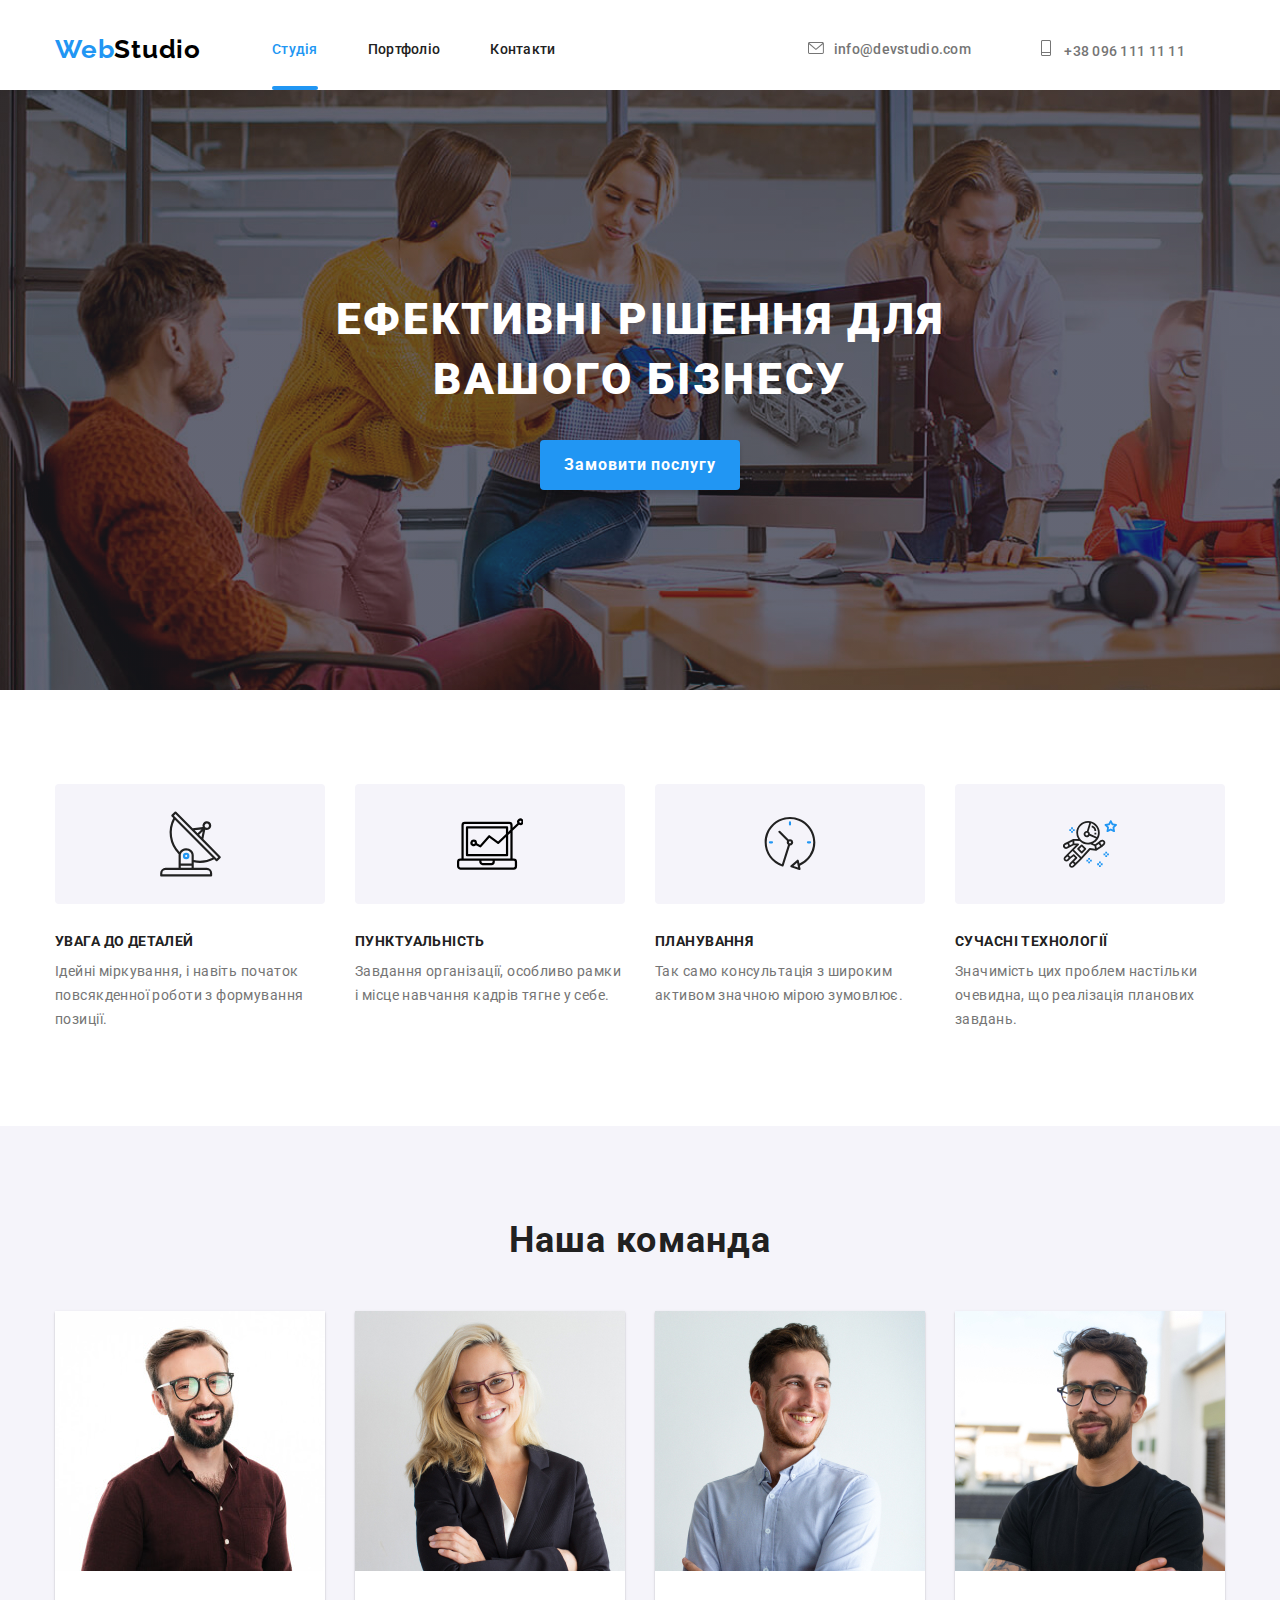
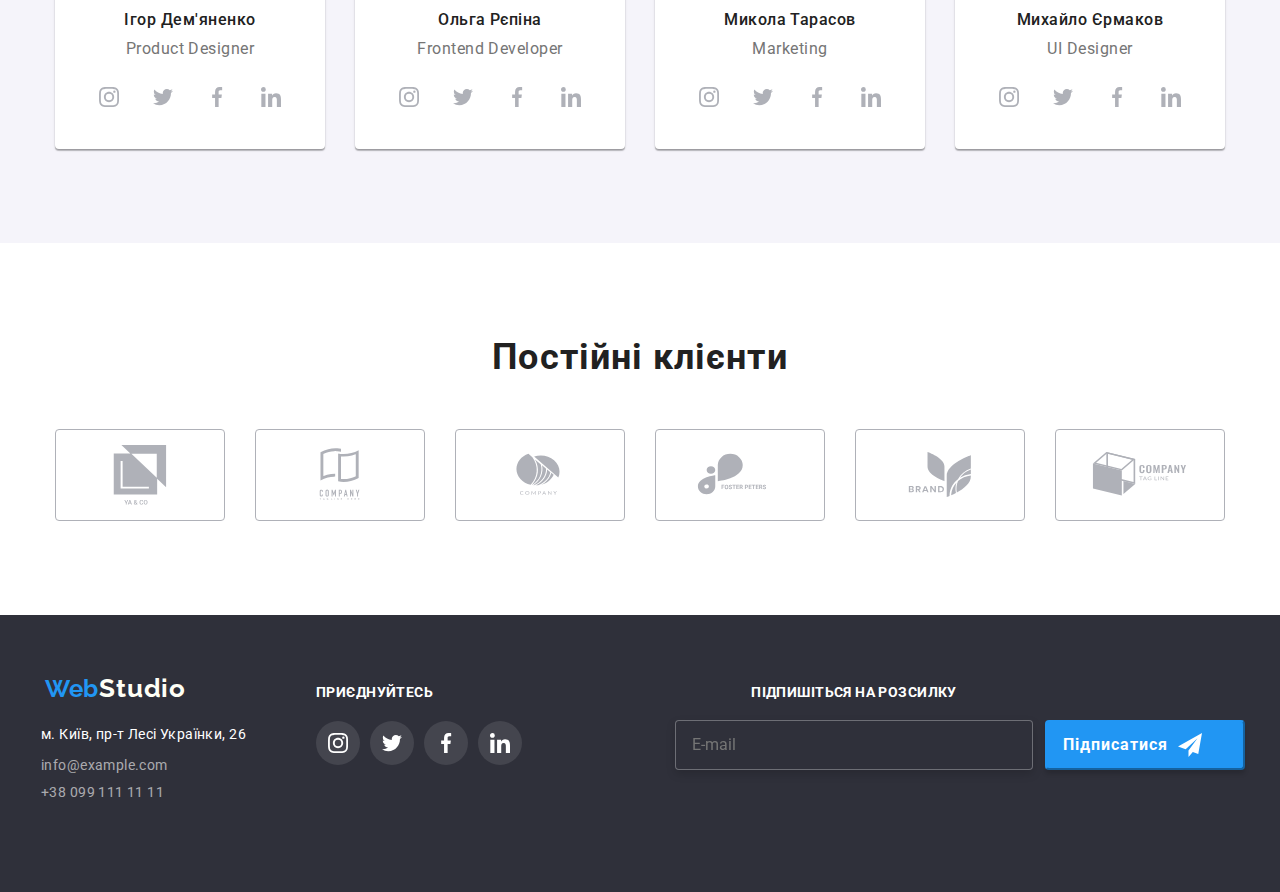
==== commit 83b3bc89: "Add files via upload" ====
--- a/index.html
+++ b/index.html
@@ -84,11 +84,11 @@
                 </li>
             </ul>
 
-            <ul class="mobaile-menu_contact">
+           
+            <ul class="mobaile-menu-social">
                 <li class="mobaile-menu_contact_number">+38 096 111 11 11</li>
                 <li class="mobaile-menu_contact_maill">info@devstudio.com</li>
-            </ul>
-            <ul class="mobaile-menu-social">
+                
                 <li class="mobaile-menu-social_li">
                     <a class="mobaile-menu-social_li_a" href="#">
                         <div class="mobaile-text">Instagram</div></a>
--- a/css/main.min.css
+++ b/css/main.min.css
@@ -1 +1 @@
-﻿:root{--font-family-main: "Roboto", sans-serif;--font-family-logo: "Raleway", sans-serif;--knob-color: #2196F3;--text-color: #212121;--whitey-color: #FFFFFF;--mail-color: #757575}a{text-decoration:none}body{font-family:"Roboto",sans-serif}h1,h2,h3,p{margin-top:0;margin-bottom:0;margin-left:0}ul,ol{margin-top:0;margin-bottom:0;padding-left:0}.list{list-style:none}li{list-style-type:none}.cl{font-style:normal}img{max-width:100%;display:block;height:auto}button{cursor:pointer}.container{width:100%;padding-left:15px;padding-right:15px}@media screen and (min-width: 480px){.container{width:450px;margin-left:auto;margin-right:auto}}@media screen and (min-width: 768px){.container{width:768px}}@media screen and (min-width: 1200px){.container{width:1200px}}.section{padding-top:94px;padding-bottom:94px}button{cursor:pointer}.modal-btn{font-family:"Roboto",sans-serif;font-weight:700;font-size:16px;line-height:1.87;letter-spacing:.06em;border-radius:4px;box-shadow:0px 4px 4px rgba(0,0,0,.15);background-color:#2196f3;color:var(--whitey-color);cursor:pointer;width:200px;height:50px;border:0;transition:250ms cubic-bezier(0.4, 0, 0.2, 1)}.modal-btn:hover{background:#188ce8;box-shadow:0px 4px 4px rgba(0,0,0,.15)}.button-div-podpis{margin-left:12px}.button-podpis{width:200px;height:50px;cursor:pointer;background:#2196f3;box-shadow:0px 4px 4px rgba(0,0,0,.15);border-radius:4px;border-color:#2196f3;display:inline-flex;align-items:center}.podpis{font-family:"Roboto",sans-serif;font-weight:700;font-size:16px;line-height:1.87;letter-spacing:.06em;color:var(--whitey-color);margin:10px}.button-svg-podpis{width:24px;height:24px;fill:var(--whitey-color)}.modall-btm-button{position:absolute;top:8px;right:8px;display:flex;justify-content:center;align-items:center;width:30px;height:30px;border-radius:50%;background:#fff;border:1px solid rgba(0,0,0,.1);padding:0%}.modall-btm-button:hover .modall-close-btn,.modall-btm-button:focus .modall-close-btn{fill:#2196f3;transition:250ms cubic-bezier(0.4, 0, 0.2, 1)}.modall-btm-submit{width:200px;height:50px;background:#2196f3;border-radius:4px;margin-top:30px;border-color:var(--knob-color);margin:auto;display:block;margin-top:40px}.modall-btm-submit:hover,.modall-btm-submit:focus{background:#188ce8;transition:250ms cubic-bezier(0.4, 0, 0.2, 1)}.social-list{display:flex;justify-content:center;gap:10px;margin-top:16px}.social-list-link{display:flex;justify-content:center;align-items:center;width:44px;height:44px;border-radius:50%;background-color:#fff;transition:250ms cubic-bezier(0.4, 0, 0.2, 1)}.social-list-link:hover .social-list-icon,.social-list-link:focus .social-list-icon{fill:var(--whitey-color)}.social-list-link:hover,.social-list-link:focus{background-color:#2196f3}.social-list-icon{fill:#afb1b8}.social-list-footer{display:flex;justify-content:center;gap:10px;margin-top:20px}.social-list-item{height:44px;width:44px}.social-link-footer{color:#fff;background-color:rgba(255,255,255,.1);width:44px;height:44px;display:flex;border-radius:50%;justify-content:center;align-items:center;transition:250ms cubic-bezier(0.4, 0, 0.2, 1)}.social-link-footer:hover .social-link-footer:focus{background-color:var(--accent-color)}.social-link-footer:hover,.social-link-footer:focus{background-color:#2196f3}.soc-icon-footer{fill:currentColor;width:20px;height:20px}@media screen and (max-width: 768px){.mobile-menu{position:fixed;width:100%;height:100%;z-index:1000;top:0;left:0;background:#fff;box-shadow:0px 4px 8px rgba(0,0,0,.04),0px 2px 4px rgba(0,0,0,.08),0px 1px 3px rgba(0,0,0,.16);opacity:0;visibility:hidden;pointer-events:none;transition:250ms cubic-bezier(0.4, 0, 0.2, 1)}.mobile-menu.is-open{opacity:1;visibility:visible;pointer-events:auto}.mobile-menu_conteiner{position:relative;padding-left:40px;padding-top:48px;padding-bottom:48px}.mobaile-menu_li{padding-bottom:35px}.mobaile-menu_a{font-family:"Roboto",sans-serif;font-weight:500;font-size:40px;line-height:1.17;letter-spacing:.02em;color:#212121}.mobaile-menu_a:hover,.mobaile-menu_a:focus{color:#2196f3}.mobaile-menu_contact{padding-top:100px}.mobaile-menu_contact_number{font-family:"Roboto",sans-serif;font-weight:500;font-size:34px;line-height:1.17;letter-spacing:.02em;color:#2196f3;padding-bottom:32px}.mobaile-menu_contact_maill{font-family:"Roboto",sans-serif;font-weight:500;font-size:24px;line-height:1.16;letter-spacing:.02em;color:#757575}.mobaile-menu-social{padding-top:64px}.mobaile-menu-social_li{display:inline-block;padding-right:15px}.mobaile-menu-social_li:not(:last-child){margin-right:10px;border-right:1px solid rgba(33,33,33,.2);padding-right:10px}.mobaile-text{font-family:"Roboto",sans-serif;font-size:15px;line-height:22px;letter-spacing:.02em;color:#2196f3}}@media screen and (min-width: 768px){.mobile-menu{display:none}}@media screen and (max-width: 767px){.menu_ul{display:none}.contact_1{display:none}}.mobile-menu_close-btn{position:absolute;top:10px;right:15px;background-color:#fff;border:none;padding:0;line-height:0}.mobile-menu_close-icon:hover,.mobile-menu_close-icon:focus{fill:#2196f3;transition:250ms cubic-bezier(0.4, 0, 0.2, 1)}@media screen and (min-width: 768px){.mobile-menu-open{display:none}}.page_header{padding-top:10px}.page_header-container{display:flex;align-items:center;justify-content:space-between}.mobile-menu-open{background-color:#fff;border:none;padding:0;padding-left:105px}.page_header{border-width:0 0 1rem 0;border:#ececec}.page_header{display:flex;align-items:center;justify-content:space-between}.nav{display:flex;align-items:center}.contact{display:none;align-items:center}.contact-items :not(:last-child){margin-right:50px}.contact-items{display:flex;flex-direction:row-reverse;font-family:var(--primary-font);font-style:normal;font-weight:500;font-size:14px;line-height:1.14;letter-spacing:.02em;color:#757575;margin-right:50px}.menu_ul{display:flex;align-items:center}.menu-link:hover,.menu-link:focus{color:var(--accent-color)}.logotipe_blue{font-family:"Raleway";font-weight:700;font-size:26px;line-height:1.2;letter-spacing:.03em;color:var(--knob-color)}.logotip_black{font-family:"Raleway";font-weight:700;font-size:26px;line-height:1.2;letter-spacing:.03em;color:#000}.menu_item:not(:last-child){margin-right:50px}.menu-li{font-family:"Roboto",sans-serif;font-weight:500;font-size:14px;line-height:1.14;letter-spacing:.02em;color:var(--text-color);transition:color 250ms cubic-bezier(0.4, 0, 0.2, 1);position:relative;display:block;cursor:pointer}.menu-li:hover,.menu-li:focus{color:var(--knob-color)}.contact-phoun-number{display:flex;flex-direction:row-reverse;font-family:var(--primary-font);font-style:normal;font-weight:500;font-size:14px;line-height:1.14;letter-spacing:.02em;color:#757575}.menu-link-list{font-family:"Roboto",sans-serif;font-weight:500;font-size:14px;line-height:1.14px;letter-spacing:.02em;color:#757575}.contact_maill{display:flex;flex-direction:row-reverse;font-family:var(--primary-font);font-style:normal;font-weight:500;font-size:14px;line-height:1.14;letter-spacing:.02em;color:#757575;transition:color 250ms cubic-bezier(0.4, 0, 0.2, 1)}.contact_maill:hover,.contact_maill:focus{color:#2196f3}.contact-phoun-number{display:flex;flex-direction:row-reverse;font-family:var(--primary-font);font-style:normal;font-weight:500;font-size:14px;line-height:1.14;letter-spacing:.02em;color:#757575}.contact-maill-cont{justify-content:center;text-align:center}.contact_maill,.contact_maill_svg{margin-right:10px;fill:currentColor}.contact_1{margin-right:30px}.contact_1{margin-right:30px}.current::after{position:absolute;content:"";left:0;bottom:0;border-radius:2px;width:100%;height:4px;background-color:var(--text-color);border-radius:2px;transition:var(--transition-knob-color);bottom:-33px}.menu-li.current::after{position:absolute;display:block;height:4px;width:100%;background-color:var(--knob-color);border-radius:2px}.menu-li.current::after:hover::after{background-color:var(--text-color)}.current{color:var(--knob-color)}.logotipe-title{margin-right:71px}@media screen and (max-width: 767px){.page_title{font-weight:900;font-size:26px;line-height:42px;text-align:center;letter-spacing:.06em;text-transform:uppercase;color:var(--whitey-color);margin-bottom:30px}.text{display:inline-block;justify-content:space-between;gap:30px}.text_li{width:370px}.satellite{width:380px;height:120px;background-color:#f5f4fa;border-radius:4px;margin-bottom:30px;justify-content:center;align-items:center;display:flex}.li_h3{text-align:center;font-family:"Roboto",sans-serif;font-weight:700;font-size:14px;line-height:1.14;letter-spacing:.03em;text-transform:uppercase;color:var(--text-color);margin-bottom:10px}.h3_indent{font-family:"Roboto",sans-serif;font-weight:400;font-size:14px;line-height:1.71;letter-spacing:.03em;color:var(--mail-color)}.photo_section{display:none}.client-item{width:170px;height:92px}.client-link{display:flex;justify-content:center;align-items:center;width:170px;height:92px;border:1px solid #afb1b8;border-radius:4px;transition:250ms cubic-bezier(0.4, 0, 0.2, 1)}.client-link:hover .client-icon,.client-link:focus .client-icon{fill:#2196f3}.client-link:hover,.client-link:focus{border-color:#2196f3}}@media screen and (min-width: 768px){.page_title{font-family:"Roboto",sans-serif;font-weight:900;font-size:26px;line-height:1.61;text-align:center;letter-spacing:.06em;text-transform:uppercase;color:var(--whitey-color);max-width:696px;margin-left:auto;margin-right:auto;margin-bottom:30px;width:360px;height:84px}.text_li{width:350px}.text{display:flex;flex-wrap:wrap;justify-content:space-between;gap:30px}.satellite{width:354px;height:120px;background-color:#f5f4fa;border-radius:4px;margin-bottom:30px;justify-content:center;align-items:center;display:flex}.h3_indent{font-family:"Roboto",sans-serif;font-weight:400;font-size:14px;line-height:1.71;letter-spacing:.03em;color:var(--mail-color)}.photo_section{display:none}.client-item{width:226px;height:92px}.client-link{display:flex;justify-content:center;align-items:center;width:226px;height:92px;border:1px solid #afb1b8;border-radius:4px;transition:250ms cubic-bezier(0.4, 0, 0.2, 1)}.client-link:hover .client-icon,.client-link:focus .client-icon{fill:#2196f3}.client-link:hover,.client-link:focus{border-color:#2196f3}}@media screen and (min-width: 1200px){.page_title{font-family:"Roboto",sans-serif;font-weight:900;font-size:44px;line-height:1.36;text-align:center;letter-spacing:.06em;text-transform:uppercase;color:var(--whitey-color);margin-left:auto;margin-right:auto;width:696px;height:120px}.text_li{width:270px}.text{display:flex;justify-content:space-between;gap:30px}.h3_indent{font-family:"Roboto",sans-serif;font-weight:400;font-size:14px;line-height:1.71;letter-spacing:.03em;color:var(--mail-color)}.satellite{width:270px;height:120px;background-color:#f5f4fa;border-radius:4px;margin-bottom:30px;justify-content:center;align-items:center;display:flex}.li_h3{font-family:"Roboto",sans-serif;font-weight:700;font-size:14px;line-height:1.14;letter-spacing:.03em;text-transform:uppercase;color:var(--text-color);margin-bottom:10px}.client-list{display:flex;justify-content:center;gap:30px;margin-top:50px}.client-item{width:170px;height:92px}.client-link{display:flex;justify-content:center;align-items:center;width:170px;height:92px;border:1px solid #afb1b8;border-radius:4px;transition:250ms cubic-bezier(0.4, 0, 0.2, 1)}.client-link:hover .client-icon,.client-link:focus .client-icon{fill:#2196f3}.client-link:hover,.client-link:focus{border-color:#2196f3}}.hero{padding-top:200px;padding-bottom:200px;background:#2f303a;text-align:center;background-image:linear-gradient(rgba(47, 48, 58, 0.4), rgba(47, 48, 58, 0.4)),url("../images/hero/title.jpg")}@media screen and (min-resolution: 2dppx),(min-resolution: 192dpi),(min-device-pixel-ratio: 2){.hero{background-image:linear-gradient(rgba(47, 48, 58, 0.4), rgba(47, 48, 58, 0.4)),url("../images/hero/hero-mobale/Header img@2x.jpg")}}@media screen and (min-width: 768px){.hero{background:rgba(47,48,58,.4);background-image:url("../images/hero/hero-tablet/Header img.jpg")}}@media screen and (min-width: 768px)and (min-device-pixel-ratio: 2),screen and (min-width: 768px)and (-webkit-min-device-pixel-ratio: 2),screen and (min-width: 768px)and (min-resolution: 192dpi),screen and (min-width: 768px)and (min-resolution: 2dppx){.hero{background-image:linear-gradient(rgba(47, 48, 58, 0.4), rgba(47, 48, 58, 0.4)),url("../images/hero/hero-tablet/Header img@2x.jpg ")}}@media screen and (min-width: 1200px){.hero{background:rgba(47,48,58,.4);background-image:linear-gradient(rgba(47, 48, 58, 0.4), rgba(47, 48, 58, 0.4)),url("../images/hero/hero-destop/Img.jpg")}}@media screen and (min-width: 1200px)and (min-device-pixel-ratio: 2),screen and (min-width: 1200px)and (-webkit-min-device-pixel-ratio: 2),screen and (min-width: 1200px)and (min-resolution: 192dpi),screen and (min-width: 1200px)and (min-resolution: 2dppx){.hero{background-image:linear-gradient(rgba(47, 48, 58, 0.4), rgba(47, 48, 58, 0.4)),url("../images/hero/hero-destop/Img@2x.jpg")}}.client-title{font-family:"Roboto",sans-serif;font-style:normal;font-weight:700;font-size:36px;line-height:1.16;text-align:center;letter-spacing:.03em;color:#212121;margin-bottom:50px}.client-list{display:flex;justify-content:center;gap:30px;flex-wrap:wrap;flex-basis:100%}.text1{padding-top:94px}.photo_section{padding-top:94px;padding-bottom:94px}.li_h3{font-family:"Roboto",sans-serif;font-weight:700;font-size:14px;line-height:1.14;letter-spacing:.03em;text-transform:uppercase;color:var(--text-color);margin-bottom:10px}.work{font-family:"Roboto",sans-serif;font-weight:700;font-size:36px;line-height:1.16;text-align:center;letter-spacing:.03em;color:var(--text-color);margin-bottom:50px}.work_photo{display:flex;justify-content:space-between}.client-icon{width:106px;height:60px;fill:#afb1b8;transition:250ms cubic-bezier(0.4, 0, 0.2, 1)}.photo-div-p{position:relative}.photo-p{position:absolute;display:flex;justify-content:center;align-items:center;font-size:14px;width:100%;height:70px;bottom:0;background:rgba(47,48,58,.8);font-weight:700;line-height:1.14;text-transform:uppercase;color:var(--whitey-color)}@media screen and (max-width: 767px){.team{font-family:"Roboto",sans-serif;font-size:28px;line-height:1.16;text-align:center;letter-spacing:.03em;color:var(--text-color);margin-bottom:50px}.employes{display:flex;flex-wrap:wrap;justify-content:space-between}.employes-card{background:#fff;box-shadow:0px 1px 3px rgba(0,0,0,.12),0px 1px 1px rgba(0,0,0,.14),0px 2px 1px rgba(0,0,0,.2);border-radius:0px 0px 4px 4px;margin-bottom:30px}}@media screen and (min-width: 768px){.team{font-family:"Roboto",sans-serif;font-size:36px;line-height:1.16;text-align:center;letter-spacing:.03em;color:var(--text-color);margin-bottom:50px}.employes{justify-content:center;gap:30px;display:flex;flex-wrap:wrap}.employes-card{background:#fff;box-shadow:0px 1px 3px rgba(0,0,0,.12),0px 1px 1px rgba(0,0,0,.14),0px 2px 1px rgba(0,0,0,.2);border-radius:0px 0px 4px 4px}}@media screen and (min-width: 1199px){.team{font-family:"Roboto",sans-serif;font-size:36px;line-height:1.16;text-align:center;letter-spacing:.03em;color:var(--text-color);margin-bottom:50px}.employes{display:flex;flex-wrap:wrap}.employes-card{background:#fff;box-shadow:0px 1px 3px rgba(0,0,0,.12),0px 1px 1px rgba(0,0,0,.14),0px 2px 1px rgba(0,0,0,.2);border-radius:0px 0px 4px 4px}}.employes-section{padding-top:94px;padding-bottom:94px;background:#f5f4fa}.name-position{padding-top:30px;padding-bottom:30px}.suptitle{font-family:"Roboto",sans-serif;font-weight:500;font-size:16px;line-height:1.18;text-align:center;letter-spacing:.03em;color:var(--text-color);margin:10px}.suptitles{font-family:"Roboto",sans-serif;font-size:16px;line-height:1.18;text-align:center;letter-spacing:.03em;color:var(--mail-color);margin-bottom:16px}.produkt{font-family:"Roboto",sans-serif;font-size:16px;line-height:1.19px;text-align:center;letter-spacing:.03em;color:var(--mail-color)}.olga{font-family:"Roboto",sans-serif;font-size:16px;line-height:1.19;text-align:center;letter-spacing:.03em;color:var(--knob-color)}.nik{font-family:"Roboto",sans-serif;font-size:16px;line-height:1.19;text-align:center;letter-spacing:.03em;color:var(--text-color)}.mih{font-family:"Roboto",sans-serif;font-size:16px;line-height:1.19;text-align:center;letter-spacing:.03em;color:var(--text-color)}@media screen and (max-width: 768px){.footer_div_2{text-align:center}.ссс{margin-right:137px}.footer_div_2{margin-left:0px}.contact-footer{margin-left:0px}.soc-foot-h3-div{margin-left:20px}}@media screen and (min-width: 768px){.footer_div_2{margin-left:115px}.social-network{margin-top:-115px;margin-left:400px;margin-bottom:100px}.address{margin-left:0px}.contact-footer{margin-left:0px}.soc-foot-h3-div{margin-left:110px}.form-footer-div-1{margin-right:166px;margin-left:166px}}@media screen and (min-width: 1200px){.logologo{margin-top:-20px}.logotipe_blue_end{font-family:"Raleway",sans-serif;font-weight:700;font-size:26px;line-height:1.19px;letter-spacing:.03em;color:var(--knob-color)}.logotip_blake_end{font-family:"Raleway",sans-serif;font-weight:700;font-size:26px;line-height:1.19px;letter-spacing:.03em;color:#fffff6}.footer_div_2{margin-left:20px;flex-shrink:0}.footer_div{display:flex;align-items:baseline;margin-right:71px}.log-item{margin-right:70px}.logo-footer{width:auto;font-weight:700;font-size:26px;line-height:1.19;margin-bottom:20px;text-decoration:none;display:block;margin-left:20px}.logotipe_blue_end{font-family:"Raleway",sans-serif;font-weight:700;font-size:26px;line-height:1.19px;letter-spacing:.03em;color:var(--knob-color)}.logotip_blake_end{font-family:"Raleway",sans-serif;font-weight:700;font-size:26px;line-height:1.19px;letter-spacing:.03em;color:#fffff6}.cl1{font-family:"Roboto",sans-serif;font-style:normal;font-weight:400;font-size:14px;line-height:1.71px;letter-spacing:.03em;color:#fff}.soc-foot-h3-div{margin-left:0px}.cl21{margin-bottom:9px}.adres_list_end{margin-bottom:9px}.adres_footer{margin-top:20px;margin-bottom:9px;font-family:var(--primary-font);font-size:14px;line-height:1.71;letter-spacing:.03em;color:#fff;font-style:normal}.contact-footer{margin-left:0px}.address{margin-bottom:90px;margin-left:6px}.nomer{font-style:normal}.social-network{margin-left:70px}.soc-foot-h3{margin-bottom:20px;font-family:"Roboto";font-style:normal;font-weight:700;font-size:14px;line-height:1.14;letter-spacing:.03em;text-transform:uppercase;color:#fff}.label-span-footer{font-family:"Roboto",sans-serif;font-style:normal;font-weight:700;font-size:14px;line-height:16px;letter-spacing:.03em;text-transform:uppercase;color:#fff;margin-bottom:20px}.form-footer{display:flex;-webkit-box-align:end;-ms-flex-align:end;align-items:flex-end;margin-left:73px}.label-input-footer{width:358px;height:50px;border:1px solid rgba(255,255,255,.3);filter:drop-shadow(0px 4px 4px rgba(0, 0, 0, 0.15));border-radius:4px;background-color:#2f303a;color:#f5f4fa;transition:250ms cubic-bezier(0.4, 0, 0.2, 1);padding-left:16px}.label-input-footer:focus{outline:none;border-color:var(--whitey-color)}.label-span-footer-1{margin-left:-130px}}.logotipe_blue_end{font-family:"Raleway",sans-serif;font-weight:700;font-size:24px;line-height:1.16;letter-spacing:.03em;color:var(--knob-color);text-align:center}.logotip_blake_end{font-family:"Raleway",sans-serif;font-weight:700;font-size:26px;line-height:1.19px;letter-spacing:.03em;color:#fffff6;text-align:center}.footer{padding-top:60px;background:#2f303a}.contact_end{font-family:"Roboto",sans-serif;font-weight:400;font-size:14px;line-height:1.71px;letter-spacing:.03em;color:rgba(255,255,255,.6);font-style:normal;text-align:center}@media screen and (max-width: 767px){.modall-btm{width:90%;position:absolute;top:50%;left:50%;transform:translate(-50%, -50%);padding:40px;background-color:#fff}.input-btm{width:100%;height:40px;left:576px;top:314px;border:1px solid rgba(33,33,33,.2);border-radius:4px;margin-bottom:10px;padding-left:42px;transition:border-color 250ms cubic-bezier(0.4, 0, 0.2, 1)}.input-btm:focus{outline:none;border-color:var(--knob-color)}.input-btm:focus+.modal-btm-spann{fill:var(--knob-color)}.text-modal-footer{font-family:"Roboto",sans-serif;font-weight:400;font-size:11px;line-height:1.16;letter-spacing:.03em;color:#757575}.bacdrop{position:fixed;z-index:100;top:0;left:0;width:100%;height:100%;background:rgba(0,0,0,.2);transition:opacity 250ms cubic-bezier(0.4, 0, 0.2, 1),visibility 250ms cubic-bezier(0.4, 0, 0.2, 1)}.bacdrop.is-hidden{opacity:0;visibility:hidden;pointer-events:none}}@media screen and (min-width: 768px){.modall-btm{position:absolute;top:50%;left:50%;transform:translate(-50%, -50%);padding:40px;width:450px;height:609px;background-color:#fff}.input-btm{width:100%;height:40px;left:576px;top:314px;border:1px solid rgba(33,33,33,.2);border-radius:4px;margin-bottom:10px;padding-left:42px;transition:border-color 250ms cubic-bezier(0.4, 0, 0.2, 1)}.input-btm:focus{outline:none;border-color:var(--knob-color)}.input-btm:focus+.modal-btm-spann{fill:var(--knob-color)}.text-modal-footer{font-family:"Roboto",sans-serif;font-weight:400;font-size:11px;line-height:1.16;letter-spacing:.03em;color:#757575}.bacdrop{position:fixed;z-index:100;top:0;left:0;width:100%;height:100%;background:rgba(0,0,0,.2);transition:opacity 250ms cubic-bezier(0.4, 0, 0.2, 1),visibility 250ms cubic-bezier(0.4, 0, 0.2, 1)}.bacdrop.is-hidden{opacity:0;visibility:hidden;pointer-events:none}}@media screen and (min-width: 1200px){.modall-btm{position:absolute;top:50%;left:50%;transform:translate(-50%, -30%);padding:40px;width:528px;height:609px;background-color:#fff}.input-btm{width:100%;height:40px;left:576px;top:314px;border:1px solid rgba(33,33,33,.2);border-radius:4px;margin-bottom:10px;padding-left:42px;transition:border-color 250ms cubic-bezier(0.4, 0, 0.2, 1)}.input-btm:focus{outline:none;border-color:var(--knob-color)}.input-btm:focus+.modal-btm-spann{fill:var(--knob-color)}.text-modal-footer{font-family:"Roboto",sans-serif;font-weight:400;font-size:14px;line-height:2;letter-spacing:.03em;color:#757575}.bacdrop{position:fixed;z-index:100;top:0;left:0;width:100%;height:70%;background:rgba(0,0,0,.2);transition:opacity 250ms cubic-bezier(0.4, 0, 0.2, 1),visibility 250ms cubic-bezier(0.4, 0, 0.2, 1)}.bacdrop.is-hidden{opacity:0;visibility:hidden;pointer-events:none}}.modal-btm-form{margin-top:12px}.modal_btm_p{font-family:"Roboto",sans-serif;font-style:normal;font-weight:700;font-size:20px;line-height:23px;text-align:center;letter-spacing:.03em;color:#212121}.modal-name,.modal-phone,.modal-maill,.modal-coment{display:flex;font-family:"Roboto",sans-serif;font-style:normal;font-size:12px;line-height:1.17;padding-bottom:4px;letter-spacing:.01em;color:#757575}.modal-btm-name,.modal-btm-phone,.modal-btm-maill,.modal-btm-coment{margin-bottom:10px}.modal-btm-coment{width:100%;height:120px;padding:12px;padding-left:16px;padding-right:16px;resize:none;transition:border-color 250ms cubic-bezier(0.4, 0, 0.2, 1);border:1px solid rgba(33,33,33,.2);border-radius:4px;font-size:12px;line-height:14px;letter-spacing:.01em;color:rgba(117,117,117,.5)}.modal-btm-coment:focus{outline:none;border-color:var(--knob-color)}.input-btm-s{width:448px;height:120px;left:576px;top:314px;border:1px solid rgba(33,33,33,.2);border-radius:4px}.modal-icon-icon{color:#212121}.zgoda{display:flex;justify-content:center;align-items:center}.input-zgody{width:1px;height:1px;margin:-1px;border:0;padding:0;white-space:nowrap;clip-path:inset(100%);clip:rect(0 0 0 0);overflow:hidden;position:absolute}.input-zgody:checked+.span-zgody{background-color:#2196f3;color:#f5f4fa;background-image:url(../images/modal-wind-ikon/symbol-defs.svg#icon-gal);background-position:center;background-size:contain;background-origin:border-box;padding-left:1px}.span-zgody{display:flex;width:16px;height:14px;border:1px solid #212121;border-radius:2px;margin-right:7px;align-items:center}.svg-zgody{fill:#fff}.umowa{color:#188ce8;text-decoration:underline}.modall-btm-b2-span{font-family:"Roboto";font-style:normal;font-weight:700;font-size:16px;line-height:30px;text-align:center;letter-spacing:.06em;color:#fff}.input-zgody{width:16px;height:15px;margin-right:7px}.umowa-zgody{margin-top:5px}.modal-btm-spann{display:block;width:12px;height:12px;color:#212121;position:absolute;top:50%;left:12px;transform:translate(0%, -90%);transition:250ms cubic-bezier(0.4, 0, 0.2, 1)}.modal-btm-spann:focus{fill:var(--knob-color);transition:250ms cubic-bezier(0.4, 0, 0.2, 1)}.modal-btm-div{position:relative}:root{--font-family-main: "Roboto", sans-serif;--font-family-logo: "Raleway", sans-serif;--knob-color: #2196F3;--text-color: #212121;--whitey-color: #FFFFFF;--mail-color: #757575}a{text-decoration:none}h1,h2,h3,p{margin:0;padding-left:0}ul,ol{margin:0;padding-left:0}.list{list-style:none}li{list-style-type:none}.rif{font-style:normal}.container{padding-left:15px;padding-right:15px}@media screen and (min-width: 480px){.container{width:450px;margin-left:auto;margin-right:auto}}@media screen and (min-width: 768px){.container{width:768px}}@media screen and (min-width: 1200px){.container{width:1200px}}.section{padding-top:94px;padding-bottom:94px}@media screen and (max-width: 768px){.menu_ul{display:none}}@media screen and (max-width: 768px){.menu-item{display:none}.contact_li{display:none}.mobile-menu_close-btn_portfolio{position:absolute;top:10px;right:15px;background-color:#fff;border:none;padding:0;line-height:0}}.mobile-menu_close-portfolio_icon:hover,.mobile-menu_close-portfolio_icon:focus{fill:#2196f3;transition:250ms cubic-bezier(0.4, 0, 0.2, 1)}.mobile-menu-open-p{background-color:#fff;border:none;padding:0;padding-left:65px}.mobile-menu-open-p.is-open{opacity:1;transform:translateX(0)}.page-header{border-bottom:#ececec 1px solid}.page-header-container{display:flex;align-items:center;justify-content:space-between}.page-nav{display:flex;align-items:center}.contact{display:none;display:flex;align-items:center}.contact-items :not(:last-child){margin-right:50px}.contact-items{display:flex;flex-direction:row-reverse;font-family:var(--primary-font);font-style:normal;font-weight:500;font-size:14px;line-height:1.14;letter-spacing:.02em;color:#757575;margin-right:50px}.menu-li{display:flex;align-items:center}.menu-link:hover,.menu-link:focus{color:var(--accent-color)}.logotipe-blue{font-family:"Raleway";font-weight:700;font-size:26px;line-height:1.2;letter-spacing:.03em;color:var(--knob-color)}.logotip-black{font-family:"Raleway";font-weight:700;font-size:26px;line-height:1.2;letter-spacing:.03em;color:#000}.menu-item:not(:last-child){margin-right:50px}.menu-ul-header{display:flex;align-items:center;margin-left:60px}.menu-li{font-family:"Roboto",sans-serif;font-weight:500;font-size:14px;padding-top:32px;padding:32px 0;line-height:1.14;letter-spacing:.02em;margin-left:auto;color:var(--text-color);transition:transform 250ms cubic-bezier(0.4, 0, 0.2, 1);position:relative;display:block;cursor:pointer}.menu-li:hover,.menu-li:focus{color:var(--knob-color)}.contact-phoun-number{display:flex;flex-direction:row-reverse;font-family:var(--primary-font);font-style:normal;font-weight:500;font-size:14px;line-height:1.14;letter-spacing:.02em;color:#757575}.menu-link-list{font-family:"Roboto",sans-serif;font-weight:500;font-size:14px;line-height:1.14px;letter-spacing:.02em;color:#757575}.contact-maill{display:flex;flex-direction:row-reverse;font-family:var(--primary-font);font-style:normal;font-weight:500;font-size:14px;line-height:1.14;letter-spacing:.02em;color:#757575}.contact-maill:hover,.contact-maill:focus{color:#2196f3}.contact-phoun-number{display:flex;flex-direction:row-reverse;font-family:var(--primary-font);font-style:normal;font-weight:500;font-size:14px;line-height:1.14;letter-spacing:.02em;color:#757575}.contact-maill-cont{justify-content:center;text-align:center}.contact-maill .contact-maill-svg{margin-right:10px;fill:currentColor}.contact_li{margin-right:30px}.current::after{content:"";background-color:var(--text-color);transition:var(--transition-knob-color)}.menu-li.current::after{position:absolute;display:block;bottom:0px;height:4px;width:100%;background-color:var(--knob-color);border-radius:2px}.menu-li.current::after:hover::after{background-color:var(--text-color)}.current{color:var(--knob-color)}@media screen and (max-width: 767px){.photo-top{display:flex;flex-wrap:wrap;margin-top:50px;gap:30px;background:#fff}}@media screen and (min-width: 768px){.photo-top{display:flex;flex-wrap:wrap;margin-top:50px;gap:30px;background:#fff}.contact{margin-left:100px;display:flex;flex-wrap:wrap;gap:10px}}@media screen and (min-width: 1199px){.photo-top{display:flex;flex-wrap:wrap;margin-top:50px;gap:30px;background:#fff}.contact{display:flex;flex-wrap:wrap;gap:30px}}.section-project{padding-top:94px;padding-bottom:94px}.foto-div{padding:20px;background:#fff;border:1px solid #eee}.photo_h3{font-family:"Roboto",sans-serif;font-weight:700;font-size:17px;line-height:2;letter-spacing:.06em;color:var(--text-color)}.h3_p{font-family:"Roboto",sans-serif;font-weight:400;font-size:16px;line-height:1.87;letter-spacing:.03em;color:var(--mail-color);display:block;max-width:100%;height:auto;margin-top:4px}.project-photo-top:hover{box-shadow:0px 1px 1px rgba(0,0,0,.12),0px 4px 4px rgba(0,0,0,.06),1px 4px 6px rgba(0,0,0,.16)}.imphoto{display:block;max-width:100%;height:auto}.im-photo-text-div{position:relative;overflow:hidden}.im-photo-text{display:block;position:relative;overflow:hidden}.im-photo-text:hover .photo-text,.im-photo-text:focus .photo-text{transform:translate(0, 0)}.photo-text{font-family:"Roboto";font-style:normal;font-weight:400;font-size:18px;line-height:1.56;width:100%;height:100%;transform:translate(0, 100%);transition:transform 250ms cubic-bezier(0.4, 0, 0.2, 1);overflow:hidden;position:absolute;color:var(--whitey-color);background:rgba(33,150,243,.9);padding-left:24px;padding-right:24px;padding-top:63px}.im-photo-text-bige{position:relative;overflow:hidden}.im-photo-text-bige:hover .photo-text,.im-photo-text-bige:focus .photo-text{transform:translate(0, 0)}@media screen and (max-width: 768px){.adres_footer{margin-top:20px;margin-bottom:8px;font-family:var(--primary-font);font-size:14px;line-height:1.71;letter-spacing:.03em;color:#fff;font-style:normal;text-align:center}.social-network{margin-top:60px;margin-left:120px}.form-footer-div-1{vertical-align:auto;padding-bottom:40px}.form-footer{-webkit-box-align:end;-ms-flex-align:end;align-items:flex-end}.logotipe_div_2{text-align:center;flex-shrink:0}.soc-foot-h3{margin-right:200px;margin-bottom:20px;font-family:"Roboto";font-style:normal;font-weight:700;font-size:14px;line-height:1.14;letter-spacing:.03em;text-transform:uppercase;color:#fff}.logotipe_end{align-items:baseline}.list_li_footer{margin-bottom:8px}.form-footer{-webkit-box-align:end;-ms-flex-align:end;align-items:flex-end}.soc-foot-h3-div-2{margin-left:20px}.label-div-footer{padding-top:30px}.label-span-footer{font-family:"Roboto",sans-serif;font-weight:700;font-size:14px;line-height:16px;text-align:center;letter-spacing:.03em;text-transform:uppercase;color:#fff}.label-input-footer{width:100%;height:50px;border:1px solid rgba(255,255,255,.3);filter:drop-shadow(0px 4px 4px rgba(0, 0, 0, 0.15));border-radius:4px;background-color:#2f303a;color:#f5f4fa;transition:250ms cubic-bezier(0.4, 0, 0.2, 1);padding-left:16px}.label-input-footer:focus{outline:none;border-color:var(--whitey-color)}.label-span-footer{font-family:"Roboto",sans-serif;font-style:normal;font-weight:700;font-size:14px;line-height:16px;letter-spacing:.03em;text-transform:uppercase;color:#fff;margin-bottom:20px}}@media screen and (min-width: 768px){.adres_footer{margin-left:-40px;margin-top:20px;margin-bottom:9px;font-family:var(--primary-font);font-size:14px;line-height:1.71;letter-spacing:.03em;color:#fff;font-style:normal}.logotipe_div_2{margin-left:115px;flex-shrink:0}.soc-foot-h3{margin-bottom:20px;font-family:"Roboto";font-style:normal;font-weight:700;font-size:14px;line-height:1.14;letter-spacing:.03em;text-transform:uppercase;color:#fff}.logotipe_end{align-items:baseline}.list_li_footer{margin-bottom:9px}.form-footer{-webkit-box-align:end;-ms-flex-align:end;padding-bottom:40px}.label-span-footer{font-family:"Roboto",sans-serif;font-style:normal;font-weight:700;font-size:14px;line-height:16px;letter-spacing:.03em;text-transform:uppercase;color:#fff;margin-bottom:20px;text-align:center}.label-input-footer{width:100%;height:50px;border:1px solid rgba(255,255,255,.3);filter:drop-shadow(0px 4px 4px rgba(0, 0, 0, 0.15));border-radius:4px;background-color:#2f303a;color:#f5f4fa;transition:250ms cubic-bezier(0.4, 0, 0.2, 1);padding-left:16px}.label-input-footer:focus{outline:none;border-color:var(--whitey-color)}.soc-foot-h3-div-2{margin-left:110px}}@media screen and (min-width: 1199px){.adres_footer{margin-top:20px;margin-bottom:9px;font-family:var(--primary-font);font-size:14px;line-height:1.71;letter-spacing:.03em;color:#fff;font-style:normal}.social-network{margin-left:70px}.form-footer{display:flex;-webkit-box-align:end;-ms-flex-align:end;align-items:flex-end}.logotipe_div_2{flex-shrink:0}.soc-foot-h3{margin-left:0px;margin-bottom:20px;font-family:"Roboto";font-style:normal;font-weight:700;font-size:14px;line-height:1.14;letter-spacing:.03em;text-transform:uppercase;color:#fff}.logotipe_div_2{margin-left:0px}.logotipe_end{display:flex;align-items:baseline}.list_li_footer{margin-bottom:9px}.form-footer-div-1{margin-top:none;margin-left:80px}.form-footer{display:flex;-webkit-box-align:end;-ms-flex-align:end;align-items:flex-end}.label-span-footer{font-family:"Roboto",sans-serif;font-style:normal;font-weight:700;font-size:14px;line-height:16px;letter-spacing:.03em;text-transform:uppercase;color:#fff;margin-bottom:20px}.label-input-footer{width:358px;height:50px;border:1px solid rgba(255,255,255,.3);filter:drop-shadow(0px 4px 4px rgba(0, 0, 0, 0.15));border-radius:4px;background-color:#2f303a;color:#f5f4fa;transition:250ms cubic-bezier(0.4, 0, 0.2, 1);padding-left:16px}.label-input-footer:focus{outline:none;border-color:var(--whitey-color)}.soc-foot-h3-div-2{margin-left:0px}}.footer{padding-top:60px;background:#2f303a}.log-item{margin-right:70px}.logotipe_blu{font-family:"Raleway",sans-serif;font-weight:700;font-size:26px;line-height:1.19px;letter-spacing:.03em;color:var(--knob-color)}.logotipe_white{font-family:"Raleway",sans-serif;font-weight:700;font-size:26px;line-height:1.19px;letter-spacing:.03em;color:#fffff6}.cl1{font-family:"Roboto",sans-serif;font-style:normal;font-weight:400;font-size:14px;line-height:1.71px;letter-spacing:.03em;color:#fff}.adres_footer_cont{font-family:"Roboto",sans-serif;font-weight:400;font-size:14px;line-height:1.71px;letter-spacing:.03em;color:rgba(255,255,255,.6);font-style:normal}.cl21{margin-bottom:9px}.nomer{font-style:normal}.social-list-footer{display:flex;justify-content:center;gap:10px;margin-top:20px}.social-list-item{height:44px;width:44px}.social-link-footer{color:#fff;background-color:rgba(255,255,255,.1);width:44px;height:44px;display:flex;border-radius:50%;justify-content:center;align-items:center;transition:250ms cubic-bezier(0.4, 0, 0.2, 1)}.social-link-footer:hover .social-link-footer:focus{background-color:var(--accent-color)}.social-link-footer:hover,.social-link-footer:focus{background-color:#2196f3}.soc-icon-footer{fill:currentColor;width:20px;height:20px}@media screen and (max-width: 768px){.menu-but{display:flex;align-items:center;flex-wrap:wrap;gap:8px;margin-bottom:34}.button-div-podpis{margin-top:20px;margin-left:85px}}@media screen and (min-width: 768px){.menu-but{display:flex;align-items:center;justify-content:center;flex-wrap:wrap;gap:8px;margin-bottom:34}.button-div-podpis{margin-top:20px;margin-left:100px}}@media screen and (min-width: 1200px){.menu-but{display:flex;align-items:center;justify-content:center;flex-wrap:wrap;gap:8px;margin-bottom:34}.button-div-podpis{margin-left:12px}}.button_li{font-family:"Roboto";font-style:normal;font-weight:500;font-size:16px;line-height:26px;text-align:center;letter-spacing:.03em;color:var(--text-color);padding-top:6px;padding-bottom:6px;padding-left:22px;padding-right:22px;line-height:1.37;transition:250ms cubic-bezier(0.4, 0, 0.2, 1);border:0;border-radius:4px}.button_li:hover,.button_li:focus{background-color:var(--knob-color);color:var(--whitey-color);box-shadow:0px 3px 1px rgba(77,138,228,.1),0px 1px 2px rgba(0,0,0,.08),0px 2px 2px rgba(0,0,0,.12);box-shadow:250ms cubic-bezier(0.4, 0, 0.2, 1)}.button-podpis{width:200px;height:50px;cursor:pointer;background:#2196f3;box-shadow:0px 4px 4px rgba(0,0,0,.15);border-radius:4px;border-color:#2196f3;display:inline-flex;align-items:center}.podpis{font-family:"Roboto",sans-serif;font-weight:700;font-size:16px;line-height:1.87;letter-spacing:.06em;color:var(--whitey-color);margin:10px}.button-svg-podpis{width:24px;height:24px;fill:var(--whitey-color)}.social-list-footer{display:flex;justify-content:center;gap:10px;margin-top:20px}.social-list-item{height:44px;width:44px}.social-link-footer{color:#fff;background-color:rgba(255,255,255,.1);width:44px;height:44px;display:flex;border-radius:50%;justify-content:center;align-items:center;transition:250ms cubic-bezier(0.4, 0, 0.2, 1)}.social-link-footer:hover .social-link-footer:focus{background-color:var(--accent-color)}.social-link-footer:hover,.social-link-footer:focus{background-color:#2196f3}.soc-icon-footer{fill:currentColor;width:20px;height:20px}@media screen and (max-width: 768px){.mobile-menu_portfolio{position:fixed;width:100%;height:100%;z-index:1000;top:0;left:0;background:#fff;box-shadow:0px 4px 8px rgba(0,0,0,.04),0px 2px 4px rgba(0,0,0,.08),0px 1px 3px rgba(0,0,0,.16);transform:translate(100%);transition:250ms cubic-bezier(0.4, 0, 0.2, 1)}.mobile-menu_portfolio.is-open{transform:translate(0)}.mobile-menu_conteiner_portfolio{position:relative;padding-left:40px;padding-top:48px;padding-bottom:48px}.mobaile-porfolio{padding-bottom:100px}.portfolio-menu{padding-bottom:35px}.portfolio-menu_refernces{font-family:"Roboto",sans-serif;font-weight:500;font-size:40px;line-height:47px;letter-spacing:.02em;color:#212121}.portfolio-menu_refernces:hover,.portfolio-menu_refernces:focus{color:#2196f3}.mobaile-contact{padding-bottom:64px}.mobaile-contact-phone{font-family:"Roboto",sans-serif;font-weight:500;font-size:34px;line-height:1.17;letter-spacing:.02em;color:#2196f3}.mobaile-contact-maill{font-family:"Roboto";font-weight:500;font-size:24px;line-height:1.16;letter-spacing:.02em;padding-top:32px;color:#757575}.mobaile-social_list{display:inline-block;padding-right:15px}.mobaile-social_list:not(:last-child){margin-right:10px;border-right:1px solid rgba(33,33,33,.2);padding-right:10px}.references-text{font-family:"Roboto",sans-serif;font-weight:500;font-size:15px;line-height:1.2;letter-spacing:.02em;color:#2196f3}}@media screen and (min-width: 768px){.mobile-menu_portfolio{display:none}.mobile-menu-open-p{display:none}}/*# sourceMappingURL=main.min.css.map */+﻿:root{--font-family-main: "Roboto", sans-serif;--font-family-logo: "Raleway", sans-serif;--knob-color: #2196F3;--text-color: #212121;--whitey-color: #FFFFFF;--mail-color: #757575}a{text-decoration:none}body{font-family:"Roboto",sans-serif}h1,h2,h3,p{margin-top:0;margin-bottom:0;margin-left:0}ul,ol{margin-top:0;margin-bottom:0;padding-left:0}.list{list-style:none}li{list-style-type:none}.cl{font-style:normal}img{max-width:100%;display:block;height:auto}button{cursor:pointer}.container{width:100%;padding-left:15px;padding-right:15px}@media screen and (min-width: 480px){.container{width:450px;margin-left:auto;margin-right:auto}}@media screen and (min-width: 768px){.container{width:768px}}@media screen and (min-width: 1200px){.container{width:1200px}}.section{padding-top:94px;padding-bottom:94px}button{cursor:pointer}.modal-btn{font-family:"Roboto",sans-serif;font-weight:700;font-size:16px;line-height:1.87;letter-spacing:.06em;border-radius:4px;box-shadow:0px 4px 4px rgba(0,0,0,.15);background-color:#2196f3;color:var(--whitey-color);cursor:pointer;width:200px;height:50px;border:0;transition:250ms cubic-bezier(0.4, 0, 0.2, 1)}.modal-btn:hover{background:#188ce8;box-shadow:0px 4px 4px rgba(0,0,0,.15)}.button-div-podpis{margin-left:12px}.button-podpis{width:200px;height:50px;cursor:pointer;background:#2196f3;box-shadow:0px 4px 4px rgba(0,0,0,.15);border-radius:4px;border-color:#2196f3;display:inline-flex;align-items:center}.podpis{font-family:"Roboto",sans-serif;font-weight:700;font-size:16px;line-height:1.87;letter-spacing:.06em;color:var(--whitey-color);margin:10px}.button-svg-podpis{width:24px;height:24px;fill:var(--whitey-color)}.modall-btm-button{position:absolute;top:8px;right:8px;display:flex;justify-content:center;align-items:center;width:30px;height:30px;border-radius:50%;background:#fff;border:1px solid rgba(0,0,0,.1);padding:0%}.modall-btm-button:hover .modall-close-btn,.modall-btm-button:focus .modall-close-btn{fill:#2196f3;transition:250ms cubic-bezier(0.4, 0, 0.2, 1)}.modall-btm-submit{width:200px;height:50px;background:#2196f3;border-radius:4px;margin-top:30px;border-color:var(--knob-color);margin:auto;display:block;margin-top:40px}.modall-btm-submit:hover,.modall-btm-submit:focus{background:#188ce8;transition:250ms cubic-bezier(0.4, 0, 0.2, 1)}.social-list{display:flex;justify-content:center;gap:10px;margin-top:16px}.social-list-link{display:flex;justify-content:center;align-items:center;width:44px;height:44px;border-radius:50%;background-color:#fff;transition:250ms cubic-bezier(0.4, 0, 0.2, 1)}.social-list-link:hover .social-list-icon,.social-list-link:focus .social-list-icon{fill:var(--whitey-color)}.social-list-link:hover,.social-list-link:focus{background-color:#2196f3}.social-list-icon{fill:#afb1b8}.social-list-footer{display:flex;justify-content:center;gap:10px;margin-top:20px}.social-list-item{height:44px;width:44px}.social-link-footer{color:#fff;background-color:rgba(255,255,255,.1);width:44px;height:44px;display:flex;border-radius:50%;justify-content:center;align-items:center;transition:250ms cubic-bezier(0.4, 0, 0.2, 1)}.social-link-footer:hover .social-link-footer:focus{background-color:var(--accent-color)}.social-link-footer:hover,.social-link-footer:focus{background-color:#2196f3}.soc-icon-footer{fill:currentColor;width:20px;height:20px}@media screen and (max-width: 768px){.mobile-menu{position:absolute;width:100%;height:100vh;z-index:1000;top:0;left:0;background:#fff;box-shadow:0px 4px 8px rgba(0,0,0,.04),0px 2px 4px rgba(0,0,0,.08),0px 1px 3px rgba(0,0,0,.16);opacity:0;visibility:hidden;pointer-events:none;transition:250ms cubic-bezier(0.4, 0, 0.2, 1)}.mobile-menu.is-open{opacity:1;visibility:visible;pointer-events:auto}.mobile-menu_conteiner{position:relative;padding-left:40px;padding-top:48px;padding-bottom:48px}.mobaile-menu_li{padding-bottom:35px}.mobaile-menu_a{font-family:"Roboto",sans-serif;font-weight:500;font-size:40px;line-height:1.17;letter-spacing:.02em;color:#212121}.mobaile-menu_a:hover,.mobaile-menu_a:focus{color:#2196f3}.mobaile-menu_contact{padding-top:100px}.mobaile-menu_contact_number{font-family:"Roboto",sans-serif;font-weight:500;font-size:34px;line-height:1.17;letter-spacing:.02em;color:#2196f3;padding-bottom:32px}.mobaile-menu_contact_maill{font-family:"Roboto",sans-serif;font-weight:500;font-size:24px;line-height:1.16;letter-spacing:.02em;color:#757575}.mobaile-menu-social{padding-top:64px}.mobaile-menu-social_li{display:inline-block;padding-right:15px}.mobaile-menu-social_li:not(:last-child){margin-right:10px;border-right:1px solid rgba(33,33,33,.2);padding-right:10px}.mobaile-text{font-family:"Roboto",sans-serif;font-size:15px;line-height:22px;letter-spacing:.02em;color:#2196f3}}@media screen and (min-width: 768px){.mobile-menu{display:none}}@media screen and (max-width: 767px){.menu_ul{display:none}.contact_1{display:none}}.mobile-menu_close-btn{position:absolute;top:10px;right:15px;background-color:#fff;border:none;padding:0;line-height:0}.mobile-menu_close-icon:hover,.mobile-menu_close-icon:focus{fill:#2196f3;transition:250ms cubic-bezier(0.4, 0, 0.2, 1)}@media screen and (min-width: 768px){.mobile-menu-open{display:none}}.page_header{padding-top:10px}.page_header-container{display:flex;align-items:center;justify-content:space-between}.mobile-menu-open{background-color:#fff;border:none;padding:0;padding-left:105px}.page_header{border-width:0 0 1rem 0;border:#ececec}.page_header{display:flex;align-items:center;justify-content:space-between}.nav{display:flex;align-items:center}.contact{display:none;align-items:center}.contact-items :not(:last-child){margin-right:50px}.contact-items{display:flex;flex-direction:row-reverse;font-family:var(--primary-font);font-style:normal;font-weight:500;font-size:14px;line-height:1.14;letter-spacing:.02em;color:#757575;margin-right:50px}.menu_ul{display:flex;align-items:center}.menu-link:hover,.menu-link:focus{color:var(--accent-color)}.logotipe_blue{font-family:"Raleway";font-weight:700;font-size:26px;line-height:1.2;letter-spacing:.03em;color:var(--knob-color)}.logotip_black{font-family:"Raleway";font-weight:700;font-size:26px;line-height:1.2;letter-spacing:.03em;color:#000}.menu_item:not(:last-child){margin-right:50px}.menu-li{font-family:"Roboto",sans-serif;font-weight:500;font-size:14px;line-height:1.14;letter-spacing:.02em;color:var(--text-color);transition:color 250ms cubic-bezier(0.4, 0, 0.2, 1);position:relative;display:block;cursor:pointer}.menu-li:hover,.menu-li:focus{color:var(--knob-color)}.contact-phoun-number{display:flex;flex-direction:row-reverse;font-family:var(--primary-font);font-style:normal;font-weight:500;font-size:14px;line-height:1.14;letter-spacing:.02em;color:#757575}.menu-link-list{font-family:"Roboto",sans-serif;font-weight:500;font-size:14px;line-height:1.14px;letter-spacing:.02em;color:#757575}.contact_maill{display:flex;flex-direction:row-reverse;font-family:var(--primary-font);font-style:normal;font-weight:500;font-size:14px;line-height:1.14;letter-spacing:.02em;color:#757575;transition:color 250ms cubic-bezier(0.4, 0, 0.2, 1)}.contact_maill:hover,.contact_maill:focus{color:#2196f3}.contact-phoun-number{display:flex;flex-direction:row-reverse;font-family:var(--primary-font);font-style:normal;font-weight:500;font-size:14px;line-height:1.14;letter-spacing:.02em;color:#757575}.contact-maill-cont{justify-content:center;text-align:center}.contact_maill,.contact_maill_svg{margin-right:10px;fill:currentColor}.contact_1{margin-right:30px}.contact_1{margin-right:30px}.current::after{position:absolute;content:"";left:0;bottom:0;border-radius:2px;width:100%;height:4px;background-color:var(--text-color);border-radius:2px;transition:var(--transition-knob-color);bottom:-33px}.menu-li.current::after{position:absolute;display:block;height:4px;width:100%;background-color:var(--knob-color);border-radius:2px}.menu-li.current::after:hover::after{background-color:var(--text-color)}.current{color:var(--knob-color)}.logotipe-title{margin-right:71px}@media screen and (max-width: 767px){.page_title{font-weight:900;font-size:26px;line-height:42px;text-align:center;letter-spacing:.06em;text-transform:uppercase;color:var(--whitey-color);margin-bottom:30px}.text{display:inline-block;justify-content:space-between;gap:30px}.text_li{width:100%}.satellite{height:120px;background-color:#f5f4fa;border-radius:4px;margin-bottom:30px;justify-content:center;align-items:center;display:flex}.li_h3{text-align:center;font-family:"Roboto",sans-serif;font-weight:700;font-size:14px;line-height:1.14;letter-spacing:.03em;text-transform:uppercase;color:var(--text-color);margin-bottom:10px}.h3_indent{font-family:"Roboto",sans-serif;font-weight:400;font-size:14px;line-height:1.71;letter-spacing:.03em;color:var(--mail-color)}.photo_section{display:none}.client-item{width:170px;height:92px}.client-link{display:flex;justify-content:center;align-items:center;width:170px;height:92px;border:1px solid #afb1b8;border-radius:4px;transition:250ms cubic-bezier(0.4, 0, 0.2, 1)}.client-link:hover .client-icon,.client-link:focus .client-icon{fill:#2196f3}.client-link:hover,.client-link:focus{border-color:#2196f3}}@media screen and (min-width: 768px){.page_title{font-family:"Roboto",sans-serif;font-weight:900;font-size:26px;line-height:1.61;text-align:center;letter-spacing:.06em;text-transform:uppercase;color:var(--whitey-color);max-width:696px;margin-left:auto;margin-right:auto;margin-bottom:30px;width:360px;height:84px}.text_li{width:350px}.text{display:flex;flex-wrap:wrap;justify-content:space-between;gap:30px}.satellite{width:354px;height:120px;background-color:#f5f4fa;border-radius:4px;margin-bottom:30px;justify-content:center;align-items:center;display:flex}.h3_indent{font-family:"Roboto",sans-serif;font-weight:400;font-size:14px;line-height:1.71;letter-spacing:.03em;color:var(--mail-color)}.photo_section{display:none}.client-item{width:226px;height:92px}.client-link{display:flex;justify-content:center;align-items:center;width:226px;height:92px;border:1px solid #afb1b8;border-radius:4px;transition:250ms cubic-bezier(0.4, 0, 0.2, 1)}.client-link:hover .client-icon,.client-link:focus .client-icon{fill:#2196f3}.client-link:hover,.client-link:focus{border-color:#2196f3}}@media screen and (min-width: 1200px){.page_title{font-family:"Roboto",sans-serif;font-weight:900;font-size:44px;line-height:1.36;text-align:center;letter-spacing:.06em;text-transform:uppercase;color:var(--whitey-color);margin-left:auto;margin-right:auto;width:696px;height:120px}.text_li{width:270px}.text{display:flex;justify-content:space-between;gap:30px}.h3_indent{font-family:"Roboto",sans-serif;font-weight:400;font-size:14px;line-height:1.71;letter-spacing:.03em;color:var(--mail-color)}.satellite{width:270px;height:120px;background-color:#f5f4fa;border-radius:4px;margin-bottom:30px;justify-content:center;align-items:center;display:flex}.li_h3{font-family:"Roboto",sans-serif;font-weight:700;font-size:14px;line-height:1.14;letter-spacing:.03em;text-transform:uppercase;color:var(--text-color);margin-bottom:10px}.client-list{display:flex;justify-content:center;gap:30px;margin-top:50px}.client-item{width:170px;height:92px}.client-link{display:flex;justify-content:center;align-items:center;width:170px;height:92px;border:1px solid #afb1b8;border-radius:4px;transition:250ms cubic-bezier(0.4, 0, 0.2, 1)}.client-link:hover .client-icon,.client-link:focus .client-icon{fill:#2196f3}.client-link:hover,.client-link:focus{border-color:#2196f3}}.hero{padding-top:200px;padding-bottom:200px;background:#2f303a;text-align:center;background-image:linear-gradient(rgba(47, 48, 58, 0.4), rgba(47, 48, 58, 0.4)),url("../images/hero/title.jpg")}@media screen and (min-resolution: 2dppx),(min-resolution: 192dpi),(min-device-pixel-ratio: 2){.hero{background-image:linear-gradient(rgba(47, 48, 58, 0.4), rgba(47, 48, 58, 0.4)),url("../images/hero/hero-mobale/Header img@2x.jpg")}}@media screen and (min-width: 768px){.hero{background:rgba(47,48,58,.4);background-image:url("../images/hero/hero-tablet/Header img.jpg")}}@media screen and (min-width: 768px)and (min-device-pixel-ratio: 2),screen and (min-width: 768px)and (-webkit-min-device-pixel-ratio: 2),screen and (min-width: 768px)and (min-resolution: 192dpi),screen and (min-width: 768px)and (min-resolution: 2dppx){.hero{background-image:linear-gradient(rgba(47, 48, 58, 0.4), rgba(47, 48, 58, 0.4)),url("../images/hero/hero-tablet/Header img@2x.jpg ")}}@media screen and (min-width: 1200px){.hero{background:rgba(47,48,58,.4);background-image:linear-gradient(rgba(47, 48, 58, 0.4), rgba(47, 48, 58, 0.4)),url("../images/hero/hero-destop/Img.jpg")}}@media screen and (min-width: 1200px)and (min-device-pixel-ratio: 2),screen and (min-width: 1200px)and (-webkit-min-device-pixel-ratio: 2),screen and (min-width: 1200px)and (min-resolution: 192dpi),screen and (min-width: 1200px)and (min-resolution: 2dppx){.hero{background-image:linear-gradient(rgba(47, 48, 58, 0.4), rgba(47, 48, 58, 0.4)),url("../images/hero/hero-destop/Img@2x.jpg")}}.client-title{font-family:"Roboto",sans-serif;font-style:normal;font-weight:700;font-size:36px;line-height:1.16;text-align:center;letter-spacing:.03em;color:#212121;margin-bottom:50px}.client-list{display:flex;justify-content:center;gap:30px;flex-wrap:wrap;flex-basis:100%}.text1{padding-top:94px}.photo_section{padding-top:94px;padding-bottom:94px}.li_h3{font-family:"Roboto",sans-serif;font-weight:700;font-size:14px;line-height:1.14;letter-spacing:.03em;text-transform:uppercase;color:var(--text-color);margin-bottom:10px}.work{font-family:"Roboto",sans-serif;font-weight:700;font-size:36px;line-height:1.16;text-align:center;letter-spacing:.03em;color:var(--text-color);margin-bottom:50px}.work_photo{display:flex;justify-content:space-between}.client-icon{width:106px;height:60px;fill:#afb1b8;transition:250ms cubic-bezier(0.4, 0, 0.2, 1)}.photo-div-p{position:relative}.photo-p{position:absolute;display:flex;justify-content:center;align-items:center;font-size:14px;width:100%;height:70px;bottom:0;background:rgba(47,48,58,.8);font-weight:700;line-height:1.14;text-transform:uppercase;color:var(--whitey-color)}@media screen and (max-width: 767px){.team{font-family:"Roboto",sans-serif;font-size:28px;line-height:1.16;text-align:center;letter-spacing:.03em;color:var(--text-color);margin-bottom:50px}.employes{display:flex;flex-wrap:wrap;justify-content:space-between}.employes-card{background:#fff;box-shadow:0px 1px 3px rgba(0,0,0,.12),0px 1px 1px rgba(0,0,0,.14),0px 2px 1px rgba(0,0,0,.2);border-radius:0px 0px 4px 4px;margin-bottom:30px}}@media screen and (min-width: 768px){.team{font-family:"Roboto",sans-serif;font-size:36px;line-height:1.16;text-align:center;letter-spacing:.03em;color:var(--text-color);margin-bottom:50px}.employes{justify-content:center;gap:30px;display:flex;flex-wrap:wrap}.employes-card{background:#fff;box-shadow:0px 1px 3px rgba(0,0,0,.12),0px 1px 1px rgba(0,0,0,.14),0px 2px 1px rgba(0,0,0,.2);border-radius:0px 0px 4px 4px}}@media screen and (min-width: 1199px){.team{font-family:"Roboto",sans-serif;font-size:36px;line-height:1.16;text-align:center;letter-spacing:.03em;color:var(--text-color);margin-bottom:50px}.employes{display:flex;flex-wrap:wrap}.employes-card{background:#fff;box-shadow:0px 1px 3px rgba(0,0,0,.12),0px 1px 1px rgba(0,0,0,.14),0px 2px 1px rgba(0,0,0,.2);border-radius:0px 0px 4px 4px}}.employes-section{padding-top:94px;padding-bottom:94px;background:#f5f4fa}.name-position{padding-top:30px;padding-bottom:30px}.suptitle{font-family:"Roboto",sans-serif;font-weight:500;font-size:16px;line-height:1.18;text-align:center;letter-spacing:.03em;color:var(--text-color);margin:10px}.suptitles{font-family:"Roboto",sans-serif;font-size:16px;line-height:1.18;text-align:center;letter-spacing:.03em;color:var(--mail-color);margin-bottom:16px}.produkt{font-family:"Roboto",sans-serif;font-size:16px;line-height:1.19px;text-align:center;letter-spacing:.03em;color:var(--mail-color)}.olga{font-family:"Roboto",sans-serif;font-size:16px;line-height:1.19;text-align:center;letter-spacing:.03em;color:var(--knob-color)}.nik{font-family:"Roboto",sans-serif;font-size:16px;line-height:1.19;text-align:center;letter-spacing:.03em;color:var(--text-color)}.mih{font-family:"Roboto",sans-serif;font-size:16px;line-height:1.19;text-align:center;letter-spacing:.03em;color:var(--text-color)}@media screen and (max-width: 768px){.footer_div_2{text-align:center}.ссс{margin-right:137px}.footer_div_2{margin-left:0px}.contact-footer{margin-left:0px}.soc-foot-h3-div{margin-left:20px}}@media screen and (min-width: 768px){.footer_div_2{margin-left:115px}.social-network{margin-top:-115px;margin-left:400px;margin-bottom:100px}.address{margin-left:0px}.contact-footer{margin-left:0px}.soc-foot-h3-div{margin-left:110px}.form-footer-div-1{margin-right:166px;margin-left:166px}}@media screen and (min-width: 1200px){.logologo{margin-top:-20px}.logotipe_blue_end{font-family:"Raleway",sans-serif;font-weight:700;font-size:26px;line-height:1.19px;letter-spacing:.03em;color:var(--knob-color)}.logotip_blake_end{font-family:"Raleway",sans-serif;font-weight:700;font-size:26px;line-height:1.19px;letter-spacing:.03em;color:#fffff6}.footer_div_2{margin-left:20px;flex-shrink:0}.footer_div{display:flex;align-items:baseline;margin-right:71px}.log-item{margin-right:70px}.logo-footer{width:auto;font-weight:700;font-size:26px;line-height:1.19;margin-bottom:20px;text-decoration:none;display:block;margin-left:20px}.logotipe_blue_end{font-family:"Raleway",sans-serif;font-weight:700;font-size:26px;line-height:1.19px;letter-spacing:.03em;color:var(--knob-color)}.logotip_blake_end{font-family:"Raleway",sans-serif;font-weight:700;font-size:26px;line-height:1.19px;letter-spacing:.03em;color:#fffff6}.cl1{font-family:"Roboto",sans-serif;font-style:normal;font-weight:400;font-size:14px;line-height:1.71px;letter-spacing:.03em;color:#fff}.soc-foot-h3-div{margin-left:0px}.cl21{margin-bottom:9px}.adres_list_end{margin-bottom:9px}.adres_footer{margin-top:20px;margin-bottom:9px;font-family:var(--primary-font);font-size:14px;line-height:1.71;letter-spacing:.03em;color:#fff;font-style:normal}.contact-footer{margin-left:-40px}.address{margin-bottom:90px;margin-left:6px}.nomer{font-style:normal}.social-network{margin-left:70px}.soc-foot-h3{margin-bottom:20px;font-family:"Roboto";font-style:normal;font-weight:700;font-size:14px;line-height:1.14;letter-spacing:.03em;text-transform:uppercase;color:#fff}.label-span-footer{font-family:"Roboto",sans-serif;font-style:normal;font-weight:700;font-size:14px;line-height:16px;letter-spacing:.03em;text-transform:uppercase;color:#fff;margin-bottom:20px}.form-footer{display:flex;-webkit-box-align:end;-ms-flex-align:end;align-items:flex-end;margin-left:73px}.label-input-footer{width:358px;height:50px;border:1px solid rgba(255,255,255,.3);filter:drop-shadow(0px 4px 4px rgba(0, 0, 0, 0.15));border-radius:4px;background-color:#2f303a;color:#f5f4fa;transition:250ms cubic-bezier(0.4, 0, 0.2, 1);padding-left:16px}.label-input-footer:focus{outline:none;border-color:var(--whitey-color)}}.logotipe_blue_end{font-family:"Raleway",sans-serif;font-weight:700;font-size:24px;line-height:1.16;letter-spacing:.03em;color:var(--knob-color);text-align:center;margin-left:-30px}.logotip_blake_end{font-family:"Raleway",sans-serif;font-weight:700;font-size:26px;line-height:1.19px;letter-spacing:.03em;color:#fffff6;text-align:center}.footer{padding-top:60px;background:#2f303a}.contact_end{font-family:"Roboto",sans-serif;font-weight:400;font-size:14px;line-height:1.71px;letter-spacing:.03em;color:rgba(255,255,255,.6);font-style:normal;text-align:center}@media screen and (max-width: 767px){.modall-btm{width:90%;position:absolute;top:50%;left:50%;transform:translate(-50%, -50%);padding:40px;background-color:#fff}.input-btm{width:100%;height:40px;left:576px;top:314px;border:1px solid rgba(33,33,33,.2);border-radius:4px;margin-bottom:10px;padding-left:42px;transition:border-color 250ms cubic-bezier(0.4, 0, 0.2, 1)}.input-btm:focus{outline:none;border-color:var(--knob-color)}.input-btm:focus+.modal-btm-spann{fill:var(--knob-color)}.text-modal-footer{font-family:"Roboto",sans-serif;font-weight:400;font-size:11px;line-height:1.16;letter-spacing:.03em;color:#757575}.bacdrop{position:fixed;z-index:100;top:0;left:0;width:100%;height:100%;background:rgba(0,0,0,.2);transition:opacity 250ms cubic-bezier(0.4, 0, 0.2, 1),visibility 250ms cubic-bezier(0.4, 0, 0.2, 1)}.bacdrop.is-hidden{opacity:0;visibility:hidden;pointer-events:none}}@media screen and (min-width: 768px){.modall-btm{position:absolute;top:50%;left:50%;transform:translate(-50%, -50%);padding:40px;width:450px;height:609px;background-color:#fff}.input-btm{width:100%;height:40px;left:576px;top:314px;border:1px solid rgba(33,33,33,.2);border-radius:4px;margin-bottom:10px;padding-left:42px;transition:border-color 250ms cubic-bezier(0.4, 0, 0.2, 1)}.input-btm:focus{outline:none;border-color:var(--knob-color)}.input-btm:focus+.modal-btm-spann{fill:var(--knob-color)}.text-modal-footer{font-family:"Roboto",sans-serif;font-weight:400;font-size:11px;line-height:1.16;letter-spacing:.03em;color:#757575}.bacdrop{position:fixed;z-index:100;top:0;left:0;width:100%;height:100%;background:rgba(0,0,0,.2);transition:opacity 250ms cubic-bezier(0.4, 0, 0.2, 1),visibility 250ms cubic-bezier(0.4, 0, 0.2, 1)}.bacdrop.is-hidden{opacity:0;visibility:hidden;pointer-events:none}}@media screen and (min-width: 1200px){.modall-btm{position:absolute;top:50%;left:50%;transform:translate(-50%, -30%);padding:40px;width:528px;height:609px;background-color:#fff}.input-btm{width:100%;height:40px;left:576px;top:314px;border:1px solid rgba(33,33,33,.2);border-radius:4px;margin-bottom:10px;padding-left:42px;transition:border-color 250ms cubic-bezier(0.4, 0, 0.2, 1)}.input-btm:focus{outline:none;border-color:var(--knob-color)}.input-btm:focus+.modal-btm-spann{fill:var(--knob-color)}.text-modal-footer{font-family:"Roboto",sans-serif;font-weight:400;font-size:14px;line-height:2;letter-spacing:.03em;color:#757575}.bacdrop{position:fixed;z-index:100;top:0;left:0;width:100%;height:70%;background:rgba(0,0,0,.2);transition:opacity 250ms cubic-bezier(0.4, 0, 0.2, 1),visibility 250ms cubic-bezier(0.4, 0, 0.2, 1)}.bacdrop.is-hidden{opacity:0;visibility:hidden;pointer-events:none}}.modal-btm-form{margin-top:12px}.modal_btm_p{font-family:"Roboto",sans-serif;font-style:normal;font-weight:700;font-size:20px;line-height:23px;text-align:center;letter-spacing:.03em;color:#212121}.modal-name,.modal-phone,.modal-maill,.modal-coment{display:flex;font-family:"Roboto",sans-serif;font-style:normal;font-size:12px;line-height:1.17;padding-bottom:4px;letter-spacing:.01em;color:#757575}.modal-btm-name,.modal-btm-phone,.modal-btm-maill,.modal-btm-coment{margin-bottom:10px}.modal-btm-coment{width:100%;height:120px;padding:12px;padding-left:16px;padding-right:16px;resize:none;transition:border-color 250ms cubic-bezier(0.4, 0, 0.2, 1);border:1px solid rgba(33,33,33,.2);border-radius:4px;font-size:12px;line-height:14px;letter-spacing:.01em;color:rgba(117,117,117,.5)}.modal-btm-coment:focus{outline:none;border-color:var(--knob-color)}.input-btm-s{width:448px;height:120px;left:576px;top:314px;border:1px solid rgba(33,33,33,.2);border-radius:4px}.modal-icon-icon{color:#212121}.zgoda{display:flex;justify-content:center;align-items:center}.input-zgody{width:1px;height:1px;margin:-1px;border:0;padding:0;white-space:nowrap;clip-path:inset(100%);clip:rect(0 0 0 0);overflow:hidden;position:absolute}.input-zgody:checked+.span-zgody{background-color:#2196f3;color:#f5f4fa;background-image:url(../images/modal-wind-ikon/symbol-defs.svg#icon-gal);background-position:center;background-size:contain;background-origin:border-box;padding-left:1px}.span-zgody{display:flex;width:16px;height:14px;border:1px solid #212121;border-radius:2px;margin-right:7px;align-items:center}.svg-zgody{fill:#fff}.umowa{color:#188ce8;text-decoration:underline}.modall-btm-b2-span{font-family:"Roboto";font-style:normal;font-weight:700;font-size:16px;line-height:30px;text-align:center;letter-spacing:.06em;color:#fff}.input-zgody{width:16px;height:15px;margin-right:7px}.umowa-zgody{margin-top:5px}.modal-btm-spann{display:block;width:12px;height:12px;color:#212121;position:absolute;top:50%;left:12px;transform:translate(0%, -90%);transition:250ms cubic-bezier(0.4, 0, 0.2, 1)}.modal-btm-spann:focus{fill:var(--knob-color);transition:250ms cubic-bezier(0.4, 0, 0.2, 1)}.modal-btm-div{position:relative}:root{--font-family-main: "Roboto", sans-serif;--font-family-logo: "Raleway", sans-serif;--knob-color: #2196F3;--text-color: #212121;--whitey-color: #FFFFFF;--mail-color: #757575}a{text-decoration:none}h1,h2,h3,p{margin:0;padding-left:0}ul,ol{margin:0;padding-left:0}.list{list-style:none}li{list-style-type:none}.rif{font-style:normal}.container{padding-left:15px;padding-right:15px}@media screen and (min-width: 480px){.container{width:450px;margin-left:auto;margin-right:auto}}@media screen and (min-width: 768px){.container{width:768px}}@media screen and (min-width: 1200px){.container{width:1200px}}.section{padding-top:94px;padding-bottom:94px}@media screen and (max-width: 768px){.menu_ul{display:none}}@media screen and (max-width: 768px){.menu-item{display:none}.contact_li{display:none}.mobile-menu_close-btn_portfolio{position:absolute;top:10px;right:15px;background-color:#fff;border:none;padding:0;line-height:0}}.mobile-menu_close-portfolio_icon:hover,.mobile-menu_close-portfolio_icon:focus{fill:#2196f3;transition:250ms cubic-bezier(0.4, 0, 0.2, 1)}.mobile-menu-open-p{background-color:#fff;border:none;padding:0;padding-left:65px}.mobile-menu-open-p.is-open{opacity:1;transform:translateX(0)}.page-header{border-bottom:#ececec 1px solid}.page-header-container{display:flex;align-items:center;justify-content:space-between}.page-nav{display:flex;align-items:center}.contact{display:none;display:flex;align-items:center}.contact-items :not(:last-child){margin-right:50px}.contact-items{display:flex;flex-direction:row-reverse;font-family:var(--primary-font);font-style:normal;font-weight:500;font-size:14px;line-height:1.14;letter-spacing:.02em;color:#757575;margin-right:50px}.menu-li{display:flex;align-items:center}.menu-link:hover,.menu-link:focus{color:var(--accent-color)}.logotipe-blue{font-family:"Raleway";font-weight:700;font-size:26px;line-height:1.2;letter-spacing:.03em;color:var(--knob-color)}.logotip-black{font-family:"Raleway";font-weight:700;font-size:26px;line-height:1.2;letter-spacing:.03em;color:#000}.menu-item:not(:last-child){margin-right:50px}.menu-ul-header{display:flex;align-items:center;margin-left:60px}.menu-li{font-family:"Roboto",sans-serif;font-weight:500;font-size:14px;padding-top:32px;padding:32px 0;line-height:1.14;letter-spacing:.02em;margin-left:auto;color:var(--text-color);transition:transform 250ms cubic-bezier(0.4, 0, 0.2, 1);position:relative;display:block;cursor:pointer}.menu-li:hover,.menu-li:focus{color:var(--knob-color)}.contact-phoun-number{display:flex;flex-direction:row-reverse;font-family:var(--primary-font);font-style:normal;font-weight:500;font-size:14px;line-height:1.14;letter-spacing:.02em;color:#757575}.menu-link-list{font-family:"Roboto",sans-serif;font-weight:500;font-size:14px;line-height:1.14px;letter-spacing:.02em;color:#757575}.contact-maill{display:flex;flex-direction:row-reverse;font-family:var(--primary-font);font-style:normal;font-weight:500;font-size:14px;line-height:1.14;letter-spacing:.02em;color:#757575}.contact-maill:hover,.contact-maill:focus{color:#2196f3}.contact-phoun-number{display:flex;flex-direction:row-reverse;font-family:var(--primary-font);font-style:normal;font-weight:500;font-size:14px;line-height:1.14;letter-spacing:.02em;color:#757575}.contact-maill-cont{justify-content:center;text-align:center}.contact-maill .contact-maill-svg{margin-right:10px;fill:currentColor}.contact_li{margin-right:30px}.current::after{content:"";background-color:var(--text-color);transition:var(--transition-knob-color)}.menu-li.current::after{position:absolute;display:block;bottom:0px;height:4px;width:100%;background-color:var(--knob-color);border-radius:2px}.menu-li.current::after:hover::after{background-color:var(--text-color)}.current{color:var(--knob-color)}@media screen and (max-width: 767px){.photo-top{display:flex;flex-wrap:wrap;margin-top:50px;gap:30px;background:#fff}.section-project{padding-top:60px;padding-bottom:60px}}@media screen and (min-width: 768px){.photo-top{display:flex;flex-wrap:wrap;margin-top:50px;gap:30px;background:#fff}.contact{margin-left:100px;display:flex;flex-wrap:wrap;gap:10px}.section-project{padding-top:60px;padding-bottom:60px}}@media screen and (min-width: 1199px){.photo-top{display:flex;flex-wrap:wrap;margin-top:50px;gap:30px;background:#fff}.contact{display:flex;flex-wrap:wrap;gap:30px}.section-project{padding-top:94px;padding-bottom:94px}}.foto-div{padding:20px;background:#fff;border:1px solid #eee}.photo_h3{font-family:"Roboto",sans-serif;font-weight:700;font-size:17px;line-height:2;letter-spacing:.06em;color:var(--text-color)}.h3_p{font-family:"Roboto",sans-serif;font-weight:400;font-size:16px;line-height:1.87;letter-spacing:.03em;color:var(--mail-color);display:block;max-width:100%;height:auto;margin-top:4px}.project-photo-top:hover{box-shadow:0px 1px 1px rgba(0,0,0,.12),0px 4px 4px rgba(0,0,0,.06),1px 4px 6px rgba(0,0,0,.16)}.imphoto{display:block;max-width:100%;height:auto}.im-photo-text-div{position:relative;overflow:hidden}.im-photo-text{display:block;position:relative;overflow:hidden}.im-photo-text:hover .photo-text,.im-photo-text:focus .photo-text{transform:translate(0, 0)}.photo-text{font-family:"Roboto";font-style:normal;font-weight:400;font-size:18px;line-height:1.56;width:100%;height:100%;transform:translate(0, 100%);transition:transform 250ms cubic-bezier(0.4, 0, 0.2, 1);overflow:hidden;position:absolute;color:var(--whitey-color);background:rgba(33,150,243,.9);padding-left:24px;padding-right:24px;padding-top:63px}.im-photo-text-bige{position:relative;overflow:hidden}.im-photo-text-bige:hover .photo-text,.im-photo-text-bige:focus .photo-text{transform:translate(0, 0)}@media screen and (max-width: 768px){.adres_footer{margin-top:20px;margin-bottom:8px;font-family:var(--primary-font);font-size:14px;line-height:1.71;letter-spacing:.03em;color:#fff;font-style:normal;text-align:center}.social-network{margin-top:60px;margin-left:120px}.form-footer-div-1{vertical-align:auto;padding-bottom:40px}.form-footer{-webkit-box-align:end;-ms-flex-align:end;align-items:flex-end}.logotipe_div_2{text-align:center;flex-shrink:0}.soc-foot-h3{margin-right:200px;margin-bottom:20px;font-family:"Roboto";font-style:normal;font-weight:700;font-size:14px;line-height:1.14;letter-spacing:.03em;text-transform:uppercase;color:#fff}.logotipe_end{align-items:baseline}.list_li_footer{margin-bottom:8px}.form-footer{-webkit-box-align:end;-ms-flex-align:end;align-items:flex-end}.soc-foot-h3-div-2{margin-left:20px}.label-div-footer{padding-top:30px}.label-span-footer{font-family:"Roboto",sans-serif;font-weight:700;font-size:14px;line-height:16px;text-align:center;letter-spacing:.03em;text-transform:uppercase;color:#fff}.label-input-footer{width:100%;height:50px;border:1px solid rgba(255,255,255,.3);filter:drop-shadow(0px 4px 4px rgba(0, 0, 0, 0.15));border-radius:4px;background-color:#2f303a;color:#f5f4fa;transition:250ms cubic-bezier(0.4, 0, 0.2, 1);padding-left:16px}.label-input-footer:focus{outline:none;border-color:var(--whitey-color)}.label-span-footer{font-family:"Roboto",sans-serif;font-style:normal;font-weight:700;font-size:14px;line-height:16px;letter-spacing:.03em;text-transform:uppercase;color:#fff;margin-bottom:20px}}@media screen and (min-width: 768px){.adres_footer{margin-left:-40px;margin-top:20px;margin-bottom:9px;font-family:var(--primary-font);font-size:14px;line-height:1.71;letter-spacing:.03em;color:#fff;font-style:normal}.logotipe_div_2{margin-left:115px;flex-shrink:0}.soc-foot-h3{margin-bottom:20px;font-family:"Roboto";font-style:normal;font-weight:700;font-size:14px;line-height:1.14;letter-spacing:.03em;text-transform:uppercase;color:#fff}.logotipe_end{align-items:baseline}.list_li_footer{margin-bottom:9px}.form-footer{-webkit-box-align:end;-ms-flex-align:end;padding-bottom:40px}.label-span-footer{font-family:"Roboto",sans-serif;font-style:normal;font-weight:700;font-size:14px;line-height:16px;letter-spacing:.03em;text-transform:uppercase;color:#fff;margin-bottom:20px;text-align:center}.label-input-footer{width:100%;height:50px;border:1px solid rgba(255,255,255,.3);filter:drop-shadow(0px 4px 4px rgba(0, 0, 0, 0.15));border-radius:4px;background-color:#2f303a;color:#f5f4fa;transition:250ms cubic-bezier(0.4, 0, 0.2, 1);padding-left:16px}.label-input-footer:focus{outline:none;border-color:var(--whitey-color)}.soc-foot-h3-div-2{margin-left:110px}}@media screen and (min-width: 1199px){.adres_footer{margin-top:20px;margin-bottom:9px;font-family:var(--primary-font);font-size:14px;line-height:1.71;letter-spacing:.03em;color:#fff;font-style:normal}.social-network{margin-left:70px}.form-footer{display:flex;-webkit-box-align:end;-ms-flex-align:end;align-items:flex-end}.logotipe_div_2{flex-shrink:0}.soc-foot-h3{margin-left:0px;margin-bottom:20px;font-family:"Roboto";font-style:normal;font-weight:700;font-size:14px;line-height:1.14;letter-spacing:.03em;text-transform:uppercase;color:#fff}.logotipe_div_2{margin-left:0px}.logotipe_end{display:flex;align-items:baseline}.list_li_footer{margin-bottom:9px}.form-footer-div-1{margin-top:none;margin-left:80px}.form-footer{display:flex;-webkit-box-align:end;-ms-flex-align:end;align-items:flex-end}.label-span-footer{font-family:"Roboto",sans-serif;font-style:normal;font-weight:700;font-size:14px;line-height:16px;letter-spacing:.03em;text-transform:uppercase;color:#fff;margin-bottom:20px}.label-input-footer{width:358px;height:50px;border:1px solid rgba(255,255,255,.3);filter:drop-shadow(0px 4px 4px rgba(0, 0, 0, 0.15));border-radius:4px;background-color:#2f303a;color:#f5f4fa;transition:250ms cubic-bezier(0.4, 0, 0.2, 1);padding-left:16px}.label-input-footer:focus{outline:none;border-color:var(--whitey-color)}.soc-foot-h3-div-2{margin-left:0px}}.footer{padding-top:60px;background:#2f303a}.log-item{margin-right:70px}.logotipe_blu{font-family:"Raleway",sans-serif;font-weight:700;font-size:26px;line-height:1.19px;letter-spacing:.03em;color:var(--knob-color)}.logotipe_white{font-family:"Raleway",sans-serif;font-weight:700;font-size:26px;line-height:1.19px;letter-spacing:.03em;color:#fffff6}.cl1{font-family:"Roboto",sans-serif;font-style:normal;font-weight:400;font-size:14px;line-height:1.71px;letter-spacing:.03em;color:#fff}.adres_footer_cont{font-family:"Roboto",sans-serif;font-weight:400;font-size:14px;line-height:1.71px;letter-spacing:.03em;color:rgba(255,255,255,.6);font-style:normal}.cl21{margin-bottom:9px}.nomer{font-style:normal}.social-list-footer{display:flex;justify-content:center;gap:10px;margin-top:20px}.social-list-item{height:44px;width:44px}.social-link-footer{color:#fff;background-color:rgba(255,255,255,.1);width:44px;height:44px;display:flex;border-radius:50%;justify-content:center;align-items:center;transition:250ms cubic-bezier(0.4, 0, 0.2, 1)}.social-link-footer:hover .social-link-footer:focus{background-color:var(--accent-color)}.social-link-footer:hover,.social-link-footer:focus{background-color:#2196f3}.soc-icon-footer{fill:currentColor;width:20px;height:20px}@media screen and (max-width: 768px){.menu-but{display:flex;align-items:center;flex-wrap:wrap;gap:8px;margin-bottom:34}.button-div-podpis{margin-top:20px;margin-left:85px}}@media screen and (min-width: 768px){.menu-but{display:flex;align-items:center;justify-content:center;flex-wrap:wrap;gap:8px;margin-bottom:34}.button-div-podpis{margin-top:20px;margin-left:100px}}@media screen and (min-width: 1200px){.menu-but{display:flex;align-items:center;justify-content:center;flex-wrap:wrap;gap:8px;margin-bottom:34}.button-div-podpis{margin-left:12px}}.button_li{font-family:"Roboto";font-style:normal;font-weight:500;font-size:16px;line-height:26px;text-align:center;letter-spacing:.03em;color:var(--text-color);padding-top:6px;padding-bottom:6px;padding-left:22px;padding-right:22px;line-height:1.37;transition:250ms cubic-bezier(0.4, 0, 0.2, 1);border:0;border-radius:4px}.button_li:hover,.button_li:focus{background-color:var(--knob-color);color:var(--whitey-color);box-shadow:0px 3px 1px rgba(77,138,228,.1),0px 1px 2px rgba(0,0,0,.08),0px 2px 2px rgba(0,0,0,.12);box-shadow:250ms cubic-bezier(0.4, 0, 0.2, 1)}.button-podpis{width:200px;height:50px;cursor:pointer;background:#2196f3;box-shadow:0px 4px 4px rgba(0,0,0,.15);border-radius:4px;border-color:#2196f3;display:inline-flex;align-items:center}.podpis{font-family:"Roboto",sans-serif;font-weight:700;font-size:16px;line-height:1.87;letter-spacing:.06em;color:var(--whitey-color);margin:10px}.button-svg-podpis{width:24px;height:24px;fill:var(--whitey-color)}.social-list-footer{display:flex;justify-content:center;gap:10px;margin-top:20px}.social-list-item{height:44px;width:44px}.social-link-footer{color:#fff;background-color:rgba(255,255,255,.1);width:44px;height:44px;display:flex;border-radius:50%;justify-content:center;align-items:center;transition:250ms cubic-bezier(0.4, 0, 0.2, 1)}.social-link-footer:hover .social-link-footer:focus{background-color:var(--accent-color)}.social-link-footer:hover,.social-link-footer:focus{background-color:#2196f3}.soc-icon-footer{fill:currentColor;width:20px;height:20px}@media screen and (max-width: 768px){.mobile-menu_portfolio{position:absolute;width:100%;height:100vh;z-index:1000;top:0;left:0;background:#fff;box-shadow:0px 4px 8px rgba(0,0,0,.04),0px 2px 4px rgba(0,0,0,.08),0px 1px 3px rgba(0,0,0,.16);transform:translate(100%);transition:250ms cubic-bezier(0.4, 0, 0.2, 1)}.mobile-menu_portfolio.is-open{transform:translate(0)}.mobile-menu_conteiner_portfolio{position:relative;padding-left:40px;padding-top:48px;padding-bottom:48px}.mobaile-porfolio{padding-bottom:100px}.portfolio-menu{padding-bottom:35px}.portfolio-menu_refernces{font-family:"Roboto",sans-serif;font-weight:500;font-size:40px;line-height:47px;letter-spacing:.02em;color:#212121}.portfolio-menu_refernces:hover,.portfolio-menu_refernces:focus{color:#2196f3}.mobaile-contact{padding-bottom:64px}.mobaile-contact-phone{font-family:"Roboto",sans-serif;font-weight:500;font-size:34px;line-height:1.17;letter-spacing:.02em;color:#2196f3}.mobaile-contact-maill{font-family:"Roboto";font-weight:500;font-size:24px;line-height:1.16;letter-spacing:.02em;padding-top:32px;color:#757575}.mobaile-social_list{display:inline-block;padding-right:15px}.mobaile-social_list:not(:last-child){margin-right:10px;border-right:1px solid rgba(33,33,33,.2);padding-right:10px}.references-text{font-family:"Roboto",sans-serif;font-weight:500;font-size:15px;line-height:1.2;letter-spacing:.02em;color:#2196f3}}@media screen and (min-width: 768px){.mobile-menu_portfolio{display:none}.mobile-menu-open-p{display:none}}/*# sourceMappingURL=main.min.css.map */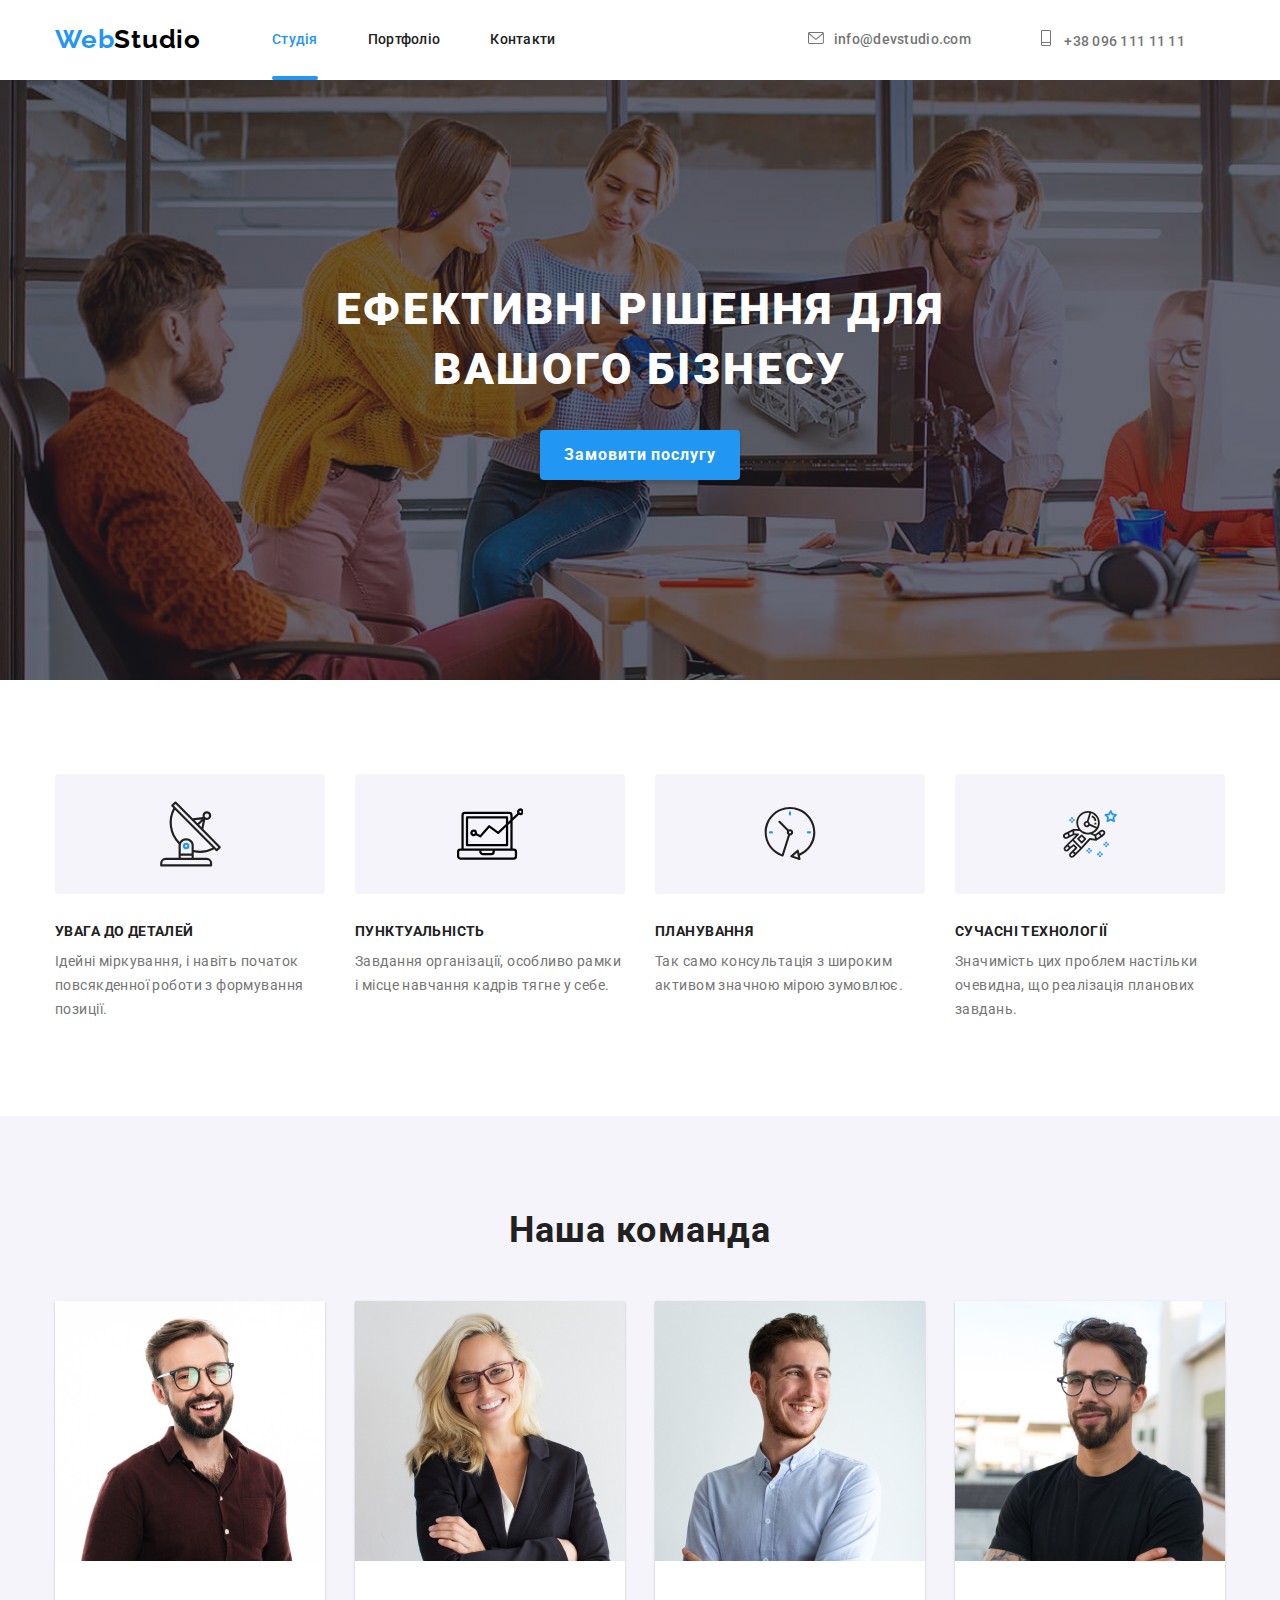
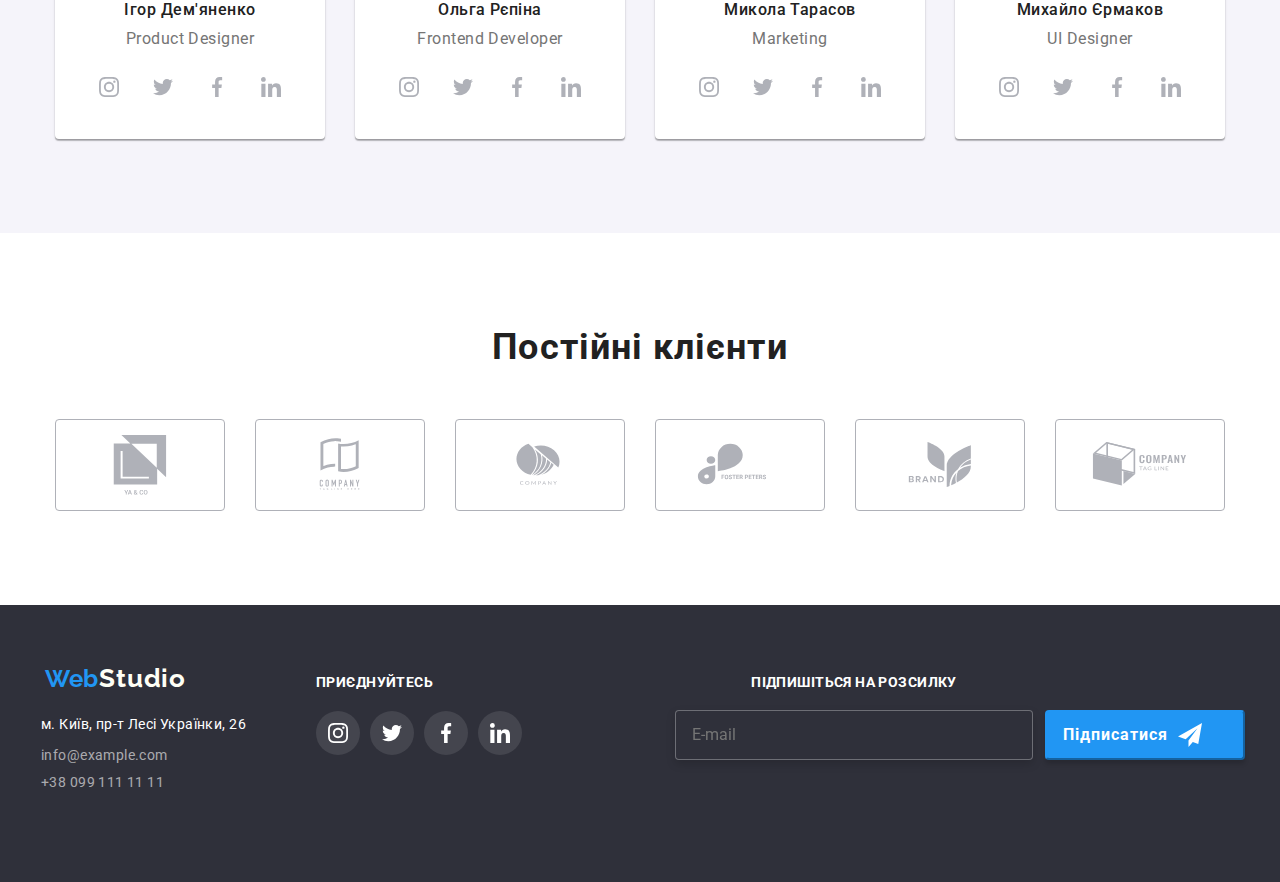
==== commit 6f97630d: "Add files via upload" ====
--- a/index.html
+++ b/index.html
@@ -83,12 +83,11 @@
                     <a class="mobaile-menu_a" href="#">Контакти</a>
                 </li>
             </ul>
-
-           
-            <ul class="mobaile-menu-social">
+            <ul class="mobail-contact">
                 <li class="mobaile-menu_contact_number">+38 096 111 11 11</li>
                 <li class="mobaile-menu_contact_maill">info@devstudio.com</li>
-                
+            </ul>
+            <ul class="mobaile-menu-social">
                 <li class="mobaile-menu-social_li">
                     <a class="mobaile-menu-social_li_a" href="#">
                         <div class="mobaile-text">Instagram</div></a>
--- a/css/main.min.css
+++ b/css/main.min.css
@@ -1 +1 @@
-﻿:root{--font-family-main: "Roboto", sans-serif;--font-family-logo: "Raleway", sans-serif;--knob-color: #2196F3;--text-color: #212121;--whitey-color: #FFFFFF;--mail-color: #757575}a{text-decoration:none}body{font-family:"Roboto",sans-serif}h1,h2,h3,p{margin-top:0;margin-bottom:0;margin-left:0}ul,ol{margin-top:0;margin-bottom:0;padding-left:0}.list{list-style:none}li{list-style-type:none}.cl{font-style:normal}img{max-width:100%;display:block;height:auto}button{cursor:pointer}.container{width:100%;padding-left:15px;padding-right:15px}@media screen and (min-width: 480px){.container{width:450px;margin-left:auto;margin-right:auto}}@media screen and (min-width: 768px){.container{width:768px}}@media screen and (min-width: 1200px){.container{width:1200px}}.section{padding-top:94px;padding-bottom:94px}button{cursor:pointer}.modal-btn{font-family:"Roboto",sans-serif;font-weight:700;font-size:16px;line-height:1.87;letter-spacing:.06em;border-radius:4px;box-shadow:0px 4px 4px rgba(0,0,0,.15);background-color:#2196f3;color:var(--whitey-color);cursor:pointer;width:200px;height:50px;border:0;transition:250ms cubic-bezier(0.4, 0, 0.2, 1)}.modal-btn:hover{background:#188ce8;box-shadow:0px 4px 4px rgba(0,0,0,.15)}.button-div-podpis{margin-left:12px}.button-podpis{width:200px;height:50px;cursor:pointer;background:#2196f3;box-shadow:0px 4px 4px rgba(0,0,0,.15);border-radius:4px;border-color:#2196f3;display:inline-flex;align-items:center}.podpis{font-family:"Roboto",sans-serif;font-weight:700;font-size:16px;line-height:1.87;letter-spacing:.06em;color:var(--whitey-color);margin:10px}.button-svg-podpis{width:24px;height:24px;fill:var(--whitey-color)}.modall-btm-button{position:absolute;top:8px;right:8px;display:flex;justify-content:center;align-items:center;width:30px;height:30px;border-radius:50%;background:#fff;border:1px solid rgba(0,0,0,.1);padding:0%}.modall-btm-button:hover .modall-close-btn,.modall-btm-button:focus .modall-close-btn{fill:#2196f3;transition:250ms cubic-bezier(0.4, 0, 0.2, 1)}.modall-btm-submit{width:200px;height:50px;background:#2196f3;border-radius:4px;margin-top:30px;border-color:var(--knob-color);margin:auto;display:block;margin-top:40px}.modall-btm-submit:hover,.modall-btm-submit:focus{background:#188ce8;transition:250ms cubic-bezier(0.4, 0, 0.2, 1)}.social-list{display:flex;justify-content:center;gap:10px;margin-top:16px}.social-list-link{display:flex;justify-content:center;align-items:center;width:44px;height:44px;border-radius:50%;background-color:#fff;transition:250ms cubic-bezier(0.4, 0, 0.2, 1)}.social-list-link:hover .social-list-icon,.social-list-link:focus .social-list-icon{fill:var(--whitey-color)}.social-list-link:hover,.social-list-link:focus{background-color:#2196f3}.social-list-icon{fill:#afb1b8}.social-list-footer{display:flex;justify-content:center;gap:10px;margin-top:20px}.social-list-item{height:44px;width:44px}.social-link-footer{color:#fff;background-color:rgba(255,255,255,.1);width:44px;height:44px;display:flex;border-radius:50%;justify-content:center;align-items:center;transition:250ms cubic-bezier(0.4, 0, 0.2, 1)}.social-link-footer:hover .social-link-footer:focus{background-color:var(--accent-color)}.social-link-footer:hover,.social-link-footer:focus{background-color:#2196f3}.soc-icon-footer{fill:currentColor;width:20px;height:20px}@media screen and (max-width: 768px){.mobile-menu{position:absolute;width:100%;height:100vh;z-index:1000;top:0;left:0;background:#fff;box-shadow:0px 4px 8px rgba(0,0,0,.04),0px 2px 4px rgba(0,0,0,.08),0px 1px 3px rgba(0,0,0,.16);opacity:0;visibility:hidden;pointer-events:none;transition:250ms cubic-bezier(0.4, 0, 0.2, 1)}.mobile-menu.is-open{opacity:1;visibility:visible;pointer-events:auto}.mobile-menu_conteiner{position:relative;padding-left:40px;padding-top:48px;padding-bottom:48px}.mobaile-menu_li{padding-bottom:35px}.mobaile-menu_a{font-family:"Roboto",sans-serif;font-weight:500;font-size:40px;line-height:1.17;letter-spacing:.02em;color:#212121}.mobaile-menu_a:hover,.mobaile-menu_a:focus{color:#2196f3}.mobaile-menu_contact{padding-top:100px}.mobaile-menu_contact_number{font-family:"Roboto",sans-serif;font-weight:500;font-size:34px;line-height:1.17;letter-spacing:.02em;color:#2196f3;padding-bottom:32px}.mobaile-menu_contact_maill{font-family:"Roboto",sans-serif;font-weight:500;font-size:24px;line-height:1.16;letter-spacing:.02em;color:#757575}.mobaile-menu-social{padding-top:64px}.mobaile-menu-social_li{display:inline-block;padding-right:15px}.mobaile-menu-social_li:not(:last-child){margin-right:10px;border-right:1px solid rgba(33,33,33,.2);padding-right:10px}.mobaile-text{font-family:"Roboto",sans-serif;font-size:15px;line-height:22px;letter-spacing:.02em;color:#2196f3}}@media screen and (min-width: 768px){.mobile-menu{display:none}}@media screen and (max-width: 767px){.menu_ul{display:none}.contact_1{display:none}}.mobile-menu_close-btn{position:absolute;top:10px;right:15px;background-color:#fff;border:none;padding:0;line-height:0}.mobile-menu_close-icon:hover,.mobile-menu_close-icon:focus{fill:#2196f3;transition:250ms cubic-bezier(0.4, 0, 0.2, 1)}@media screen and (min-width: 768px){.mobile-menu-open{display:none}}.page_header{padding-top:10px}.page_header-container{display:flex;align-items:center;justify-content:space-between}.mobile-menu-open{background-color:#fff;border:none;padding:0;padding-left:105px}.page_header{border-width:0 0 1rem 0;border:#ececec}.page_header{display:flex;align-items:center;justify-content:space-between}.nav{display:flex;align-items:center}.contact{display:none;align-items:center}.contact-items :not(:last-child){margin-right:50px}.contact-items{display:flex;flex-direction:row-reverse;font-family:var(--primary-font);font-style:normal;font-weight:500;font-size:14px;line-height:1.14;letter-spacing:.02em;color:#757575;margin-right:50px}.menu_ul{display:flex;align-items:center}.menu-link:hover,.menu-link:focus{color:var(--accent-color)}.logotipe_blue{font-family:"Raleway";font-weight:700;font-size:26px;line-height:1.2;letter-spacing:.03em;color:var(--knob-color)}.logotip_black{font-family:"Raleway";font-weight:700;font-size:26px;line-height:1.2;letter-spacing:.03em;color:#000}.menu_item:not(:last-child){margin-right:50px}.menu-li{font-family:"Roboto",sans-serif;font-weight:500;font-size:14px;line-height:1.14;letter-spacing:.02em;color:var(--text-color);transition:color 250ms cubic-bezier(0.4, 0, 0.2, 1);position:relative;display:block;cursor:pointer}.menu-li:hover,.menu-li:focus{color:var(--knob-color)}.contact-phoun-number{display:flex;flex-direction:row-reverse;font-family:var(--primary-font);font-style:normal;font-weight:500;font-size:14px;line-height:1.14;letter-spacing:.02em;color:#757575}.menu-link-list{font-family:"Roboto",sans-serif;font-weight:500;font-size:14px;line-height:1.14px;letter-spacing:.02em;color:#757575}.contact_maill{display:flex;flex-direction:row-reverse;font-family:var(--primary-font);font-style:normal;font-weight:500;font-size:14px;line-height:1.14;letter-spacing:.02em;color:#757575;transition:color 250ms cubic-bezier(0.4, 0, 0.2, 1)}.contact_maill:hover,.contact_maill:focus{color:#2196f3}.contact-phoun-number{display:flex;flex-direction:row-reverse;font-family:var(--primary-font);font-style:normal;font-weight:500;font-size:14px;line-height:1.14;letter-spacing:.02em;color:#757575}.contact-maill-cont{justify-content:center;text-align:center}.contact_maill,.contact_maill_svg{margin-right:10px;fill:currentColor}.contact_1{margin-right:30px}.contact_1{margin-right:30px}.current::after{position:absolute;content:"";left:0;bottom:0;border-radius:2px;width:100%;height:4px;background-color:var(--text-color);border-radius:2px;transition:var(--transition-knob-color);bottom:-33px}.menu-li.current::after{position:absolute;display:block;height:4px;width:100%;background-color:var(--knob-color);border-radius:2px}.menu-li.current::after:hover::after{background-color:var(--text-color)}.current{color:var(--knob-color)}.logotipe-title{margin-right:71px}@media screen and (max-width: 767px){.page_title{font-weight:900;font-size:26px;line-height:42px;text-align:center;letter-spacing:.06em;text-transform:uppercase;color:var(--whitey-color);margin-bottom:30px}.text{display:inline-block;justify-content:space-between;gap:30px}.text_li{width:100%}.satellite{height:120px;background-color:#f5f4fa;border-radius:4px;margin-bottom:30px;justify-content:center;align-items:center;display:flex}.li_h3{text-align:center;font-family:"Roboto",sans-serif;font-weight:700;font-size:14px;line-height:1.14;letter-spacing:.03em;text-transform:uppercase;color:var(--text-color);margin-bottom:10px}.h3_indent{font-family:"Roboto",sans-serif;font-weight:400;font-size:14px;line-height:1.71;letter-spacing:.03em;color:var(--mail-color)}.photo_section{display:none}.client-item{width:170px;height:92px}.client-link{display:flex;justify-content:center;align-items:center;width:170px;height:92px;border:1px solid #afb1b8;border-radius:4px;transition:250ms cubic-bezier(0.4, 0, 0.2, 1)}.client-link:hover .client-icon,.client-link:focus .client-icon{fill:#2196f3}.client-link:hover,.client-link:focus{border-color:#2196f3}}@media screen and (min-width: 768px){.page_title{font-family:"Roboto",sans-serif;font-weight:900;font-size:26px;line-height:1.61;text-align:center;letter-spacing:.06em;text-transform:uppercase;color:var(--whitey-color);max-width:696px;margin-left:auto;margin-right:auto;margin-bottom:30px;width:360px;height:84px}.text_li{width:350px}.text{display:flex;flex-wrap:wrap;justify-content:space-between;gap:30px}.satellite{width:354px;height:120px;background-color:#f5f4fa;border-radius:4px;margin-bottom:30px;justify-content:center;align-items:center;display:flex}.h3_indent{font-family:"Roboto",sans-serif;font-weight:400;font-size:14px;line-height:1.71;letter-spacing:.03em;color:var(--mail-color)}.photo_section{display:none}.client-item{width:226px;height:92px}.client-link{display:flex;justify-content:center;align-items:center;width:226px;height:92px;border:1px solid #afb1b8;border-radius:4px;transition:250ms cubic-bezier(0.4, 0, 0.2, 1)}.client-link:hover .client-icon,.client-link:focus .client-icon{fill:#2196f3}.client-link:hover,.client-link:focus{border-color:#2196f3}}@media screen and (min-width: 1200px){.page_title{font-family:"Roboto",sans-serif;font-weight:900;font-size:44px;line-height:1.36;text-align:center;letter-spacing:.06em;text-transform:uppercase;color:var(--whitey-color);margin-left:auto;margin-right:auto;width:696px;height:120px}.text_li{width:270px}.text{display:flex;justify-content:space-between;gap:30px}.h3_indent{font-family:"Roboto",sans-serif;font-weight:400;font-size:14px;line-height:1.71;letter-spacing:.03em;color:var(--mail-color)}.satellite{width:270px;height:120px;background-color:#f5f4fa;border-radius:4px;margin-bottom:30px;justify-content:center;align-items:center;display:flex}.li_h3{font-family:"Roboto",sans-serif;font-weight:700;font-size:14px;line-height:1.14;letter-spacing:.03em;text-transform:uppercase;color:var(--text-color);margin-bottom:10px}.client-list{display:flex;justify-content:center;gap:30px;margin-top:50px}.client-item{width:170px;height:92px}.client-link{display:flex;justify-content:center;align-items:center;width:170px;height:92px;border:1px solid #afb1b8;border-radius:4px;transition:250ms cubic-bezier(0.4, 0, 0.2, 1)}.client-link:hover .client-icon,.client-link:focus .client-icon{fill:#2196f3}.client-link:hover,.client-link:focus{border-color:#2196f3}}.hero{padding-top:200px;padding-bottom:200px;background:#2f303a;text-align:center;background-image:linear-gradient(rgba(47, 48, 58, 0.4), rgba(47, 48, 58, 0.4)),url("../images/hero/title.jpg")}@media screen and (min-resolution: 2dppx),(min-resolution: 192dpi),(min-device-pixel-ratio: 2){.hero{background-image:linear-gradient(rgba(47, 48, 58, 0.4), rgba(47, 48, 58, 0.4)),url("../images/hero/hero-mobale/Header img@2x.jpg")}}@media screen and (min-width: 768px){.hero{background:rgba(47,48,58,.4);background-image:url("../images/hero/hero-tablet/Header img.jpg")}}@media screen and (min-width: 768px)and (min-device-pixel-ratio: 2),screen and (min-width: 768px)and (-webkit-min-device-pixel-ratio: 2),screen and (min-width: 768px)and (min-resolution: 192dpi),screen and (min-width: 768px)and (min-resolution: 2dppx){.hero{background-image:linear-gradient(rgba(47, 48, 58, 0.4), rgba(47, 48, 58, 0.4)),url("../images/hero/hero-tablet/Header img@2x.jpg ")}}@media screen and (min-width: 1200px){.hero{background:rgba(47,48,58,.4);background-image:linear-gradient(rgba(47, 48, 58, 0.4), rgba(47, 48, 58, 0.4)),url("../images/hero/hero-destop/Img.jpg")}}@media screen and (min-width: 1200px)and (min-device-pixel-ratio: 2),screen and (min-width: 1200px)and (-webkit-min-device-pixel-ratio: 2),screen and (min-width: 1200px)and (min-resolution: 192dpi),screen and (min-width: 1200px)and (min-resolution: 2dppx){.hero{background-image:linear-gradient(rgba(47, 48, 58, 0.4), rgba(47, 48, 58, 0.4)),url("../images/hero/hero-destop/Img@2x.jpg")}}.client-title{font-family:"Roboto",sans-serif;font-style:normal;font-weight:700;font-size:36px;line-height:1.16;text-align:center;letter-spacing:.03em;color:#212121;margin-bottom:50px}.client-list{display:flex;justify-content:center;gap:30px;flex-wrap:wrap;flex-basis:100%}.text1{padding-top:94px}.photo_section{padding-top:94px;padding-bottom:94px}.li_h3{font-family:"Roboto",sans-serif;font-weight:700;font-size:14px;line-height:1.14;letter-spacing:.03em;text-transform:uppercase;color:var(--text-color);margin-bottom:10px}.work{font-family:"Roboto",sans-serif;font-weight:700;font-size:36px;line-height:1.16;text-align:center;letter-spacing:.03em;color:var(--text-color);margin-bottom:50px}.work_photo{display:flex;justify-content:space-between}.client-icon{width:106px;height:60px;fill:#afb1b8;transition:250ms cubic-bezier(0.4, 0, 0.2, 1)}.photo-div-p{position:relative}.photo-p{position:absolute;display:flex;justify-content:center;align-items:center;font-size:14px;width:100%;height:70px;bottom:0;background:rgba(47,48,58,.8);font-weight:700;line-height:1.14;text-transform:uppercase;color:var(--whitey-color)}@media screen and (max-width: 767px){.team{font-family:"Roboto",sans-serif;font-size:28px;line-height:1.16;text-align:center;letter-spacing:.03em;color:var(--text-color);margin-bottom:50px}.employes{display:flex;flex-wrap:wrap;justify-content:space-between}.employes-card{background:#fff;box-shadow:0px 1px 3px rgba(0,0,0,.12),0px 1px 1px rgba(0,0,0,.14),0px 2px 1px rgba(0,0,0,.2);border-radius:0px 0px 4px 4px;margin-bottom:30px}}@media screen and (min-width: 768px){.team{font-family:"Roboto",sans-serif;font-size:36px;line-height:1.16;text-align:center;letter-spacing:.03em;color:var(--text-color);margin-bottom:50px}.employes{justify-content:center;gap:30px;display:flex;flex-wrap:wrap}.employes-card{background:#fff;box-shadow:0px 1px 3px rgba(0,0,0,.12),0px 1px 1px rgba(0,0,0,.14),0px 2px 1px rgba(0,0,0,.2);border-radius:0px 0px 4px 4px}}@media screen and (min-width: 1199px){.team{font-family:"Roboto",sans-serif;font-size:36px;line-height:1.16;text-align:center;letter-spacing:.03em;color:var(--text-color);margin-bottom:50px}.employes{display:flex;flex-wrap:wrap}.employes-card{background:#fff;box-shadow:0px 1px 3px rgba(0,0,0,.12),0px 1px 1px rgba(0,0,0,.14),0px 2px 1px rgba(0,0,0,.2);border-radius:0px 0px 4px 4px}}.employes-section{padding-top:94px;padding-bottom:94px;background:#f5f4fa}.name-position{padding-top:30px;padding-bottom:30px}.suptitle{font-family:"Roboto",sans-serif;font-weight:500;font-size:16px;line-height:1.18;text-align:center;letter-spacing:.03em;color:var(--text-color);margin:10px}.suptitles{font-family:"Roboto",sans-serif;font-size:16px;line-height:1.18;text-align:center;letter-spacing:.03em;color:var(--mail-color);margin-bottom:16px}.produkt{font-family:"Roboto",sans-serif;font-size:16px;line-height:1.19px;text-align:center;letter-spacing:.03em;color:var(--mail-color)}.olga{font-family:"Roboto",sans-serif;font-size:16px;line-height:1.19;text-align:center;letter-spacing:.03em;color:var(--knob-color)}.nik{font-family:"Roboto",sans-serif;font-size:16px;line-height:1.19;text-align:center;letter-spacing:.03em;color:var(--text-color)}.mih{font-family:"Roboto",sans-serif;font-size:16px;line-height:1.19;text-align:center;letter-spacing:.03em;color:var(--text-color)}@media screen and (max-width: 768px){.footer_div_2{text-align:center}.ссс{margin-right:137px}.footer_div_2{margin-left:0px}.contact-footer{margin-left:0px}.soc-foot-h3-div{margin-left:20px}}@media screen and (min-width: 768px){.footer_div_2{margin-left:115px}.social-network{margin-top:-115px;margin-left:400px;margin-bottom:100px}.address{margin-left:0px}.contact-footer{margin-left:0px}.soc-foot-h3-div{margin-left:110px}.form-footer-div-1{margin-right:166px;margin-left:166px}}@media screen and (min-width: 1200px){.logologo{margin-top:-20px}.logotipe_blue_end{font-family:"Raleway",sans-serif;font-weight:700;font-size:26px;line-height:1.19px;letter-spacing:.03em;color:var(--knob-color)}.logotip_blake_end{font-family:"Raleway",sans-serif;font-weight:700;font-size:26px;line-height:1.19px;letter-spacing:.03em;color:#fffff6}.footer_div_2{margin-left:20px;flex-shrink:0}.footer_div{display:flex;align-items:baseline;margin-right:71px}.log-item{margin-right:70px}.logo-footer{width:auto;font-weight:700;font-size:26px;line-height:1.19;margin-bottom:20px;text-decoration:none;display:block;margin-left:20px}.logotipe_blue_end{font-family:"Raleway",sans-serif;font-weight:700;font-size:26px;line-height:1.19px;letter-spacing:.03em;color:var(--knob-color)}.logotip_blake_end{font-family:"Raleway",sans-serif;font-weight:700;font-size:26px;line-height:1.19px;letter-spacing:.03em;color:#fffff6}.cl1{font-family:"Roboto",sans-serif;font-style:normal;font-weight:400;font-size:14px;line-height:1.71px;letter-spacing:.03em;color:#fff}.soc-foot-h3-div{margin-left:0px}.cl21{margin-bottom:9px}.adres_list_end{margin-bottom:9px}.adres_footer{margin-top:20px;margin-bottom:9px;font-family:var(--primary-font);font-size:14px;line-height:1.71;letter-spacing:.03em;color:#fff;font-style:normal}.contact-footer{margin-left:-40px}.address{margin-bottom:90px;margin-left:6px}.nomer{font-style:normal}.social-network{margin-left:70px}.soc-foot-h3{margin-bottom:20px;font-family:"Roboto";font-style:normal;font-weight:700;font-size:14px;line-height:1.14;letter-spacing:.03em;text-transform:uppercase;color:#fff}.label-span-footer{font-family:"Roboto",sans-serif;font-style:normal;font-weight:700;font-size:14px;line-height:16px;letter-spacing:.03em;text-transform:uppercase;color:#fff;margin-bottom:20px}.form-footer{display:flex;-webkit-box-align:end;-ms-flex-align:end;align-items:flex-end;margin-left:73px}.label-input-footer{width:358px;height:50px;border:1px solid rgba(255,255,255,.3);filter:drop-shadow(0px 4px 4px rgba(0, 0, 0, 0.15));border-radius:4px;background-color:#2f303a;color:#f5f4fa;transition:250ms cubic-bezier(0.4, 0, 0.2, 1);padding-left:16px}.label-input-footer:focus{outline:none;border-color:var(--whitey-color)}}.logotipe_blue_end{font-family:"Raleway",sans-serif;font-weight:700;font-size:24px;line-height:1.16;letter-spacing:.03em;color:var(--knob-color);text-align:center;margin-left:-30px}.logotip_blake_end{font-family:"Raleway",sans-serif;font-weight:700;font-size:26px;line-height:1.19px;letter-spacing:.03em;color:#fffff6;text-align:center}.footer{padding-top:60px;background:#2f303a}.contact_end{font-family:"Roboto",sans-serif;font-weight:400;font-size:14px;line-height:1.71px;letter-spacing:.03em;color:rgba(255,255,255,.6);font-style:normal;text-align:center}@media screen and (max-width: 767px){.modall-btm{width:90%;position:absolute;top:50%;left:50%;transform:translate(-50%, -50%);padding:40px;background-color:#fff}.input-btm{width:100%;height:40px;left:576px;top:314px;border:1px solid rgba(33,33,33,.2);border-radius:4px;margin-bottom:10px;padding-left:42px;transition:border-color 250ms cubic-bezier(0.4, 0, 0.2, 1)}.input-btm:focus{outline:none;border-color:var(--knob-color)}.input-btm:focus+.modal-btm-spann{fill:var(--knob-color)}.text-modal-footer{font-family:"Roboto",sans-serif;font-weight:400;font-size:11px;line-height:1.16;letter-spacing:.03em;color:#757575}.bacdrop{position:fixed;z-index:100;top:0;left:0;width:100%;height:100%;background:rgba(0,0,0,.2);transition:opacity 250ms cubic-bezier(0.4, 0, 0.2, 1),visibility 250ms cubic-bezier(0.4, 0, 0.2, 1)}.bacdrop.is-hidden{opacity:0;visibility:hidden;pointer-events:none}}@media screen and (min-width: 768px){.modall-btm{position:absolute;top:50%;left:50%;transform:translate(-50%, -50%);padding:40px;width:450px;height:609px;background-color:#fff}.input-btm{width:100%;height:40px;left:576px;top:314px;border:1px solid rgba(33,33,33,.2);border-radius:4px;margin-bottom:10px;padding-left:42px;transition:border-color 250ms cubic-bezier(0.4, 0, 0.2, 1)}.input-btm:focus{outline:none;border-color:var(--knob-color)}.input-btm:focus+.modal-btm-spann{fill:var(--knob-color)}.text-modal-footer{font-family:"Roboto",sans-serif;font-weight:400;font-size:11px;line-height:1.16;letter-spacing:.03em;color:#757575}.bacdrop{position:fixed;z-index:100;top:0;left:0;width:100%;height:100%;background:rgba(0,0,0,.2);transition:opacity 250ms cubic-bezier(0.4, 0, 0.2, 1),visibility 250ms cubic-bezier(0.4, 0, 0.2, 1)}.bacdrop.is-hidden{opacity:0;visibility:hidden;pointer-events:none}}@media screen and (min-width: 1200px){.modall-btm{position:absolute;top:50%;left:50%;transform:translate(-50%, -30%);padding:40px;width:528px;height:609px;background-color:#fff}.input-btm{width:100%;height:40px;left:576px;top:314px;border:1px solid rgba(33,33,33,.2);border-radius:4px;margin-bottom:10px;padding-left:42px;transition:border-color 250ms cubic-bezier(0.4, 0, 0.2, 1)}.input-btm:focus{outline:none;border-color:var(--knob-color)}.input-btm:focus+.modal-btm-spann{fill:var(--knob-color)}.text-modal-footer{font-family:"Roboto",sans-serif;font-weight:400;font-size:14px;line-height:2;letter-spacing:.03em;color:#757575}.bacdrop{position:fixed;z-index:100;top:0;left:0;width:100%;height:70%;background:rgba(0,0,0,.2);transition:opacity 250ms cubic-bezier(0.4, 0, 0.2, 1),visibility 250ms cubic-bezier(0.4, 0, 0.2, 1)}.bacdrop.is-hidden{opacity:0;visibility:hidden;pointer-events:none}}.modal-btm-form{margin-top:12px}.modal_btm_p{font-family:"Roboto",sans-serif;font-style:normal;font-weight:700;font-size:20px;line-height:23px;text-align:center;letter-spacing:.03em;color:#212121}.modal-name,.modal-phone,.modal-maill,.modal-coment{display:flex;font-family:"Roboto",sans-serif;font-style:normal;font-size:12px;line-height:1.17;padding-bottom:4px;letter-spacing:.01em;color:#757575}.modal-btm-name,.modal-btm-phone,.modal-btm-maill,.modal-btm-coment{margin-bottom:10px}.modal-btm-coment{width:100%;height:120px;padding:12px;padding-left:16px;padding-right:16px;resize:none;transition:border-color 250ms cubic-bezier(0.4, 0, 0.2, 1);border:1px solid rgba(33,33,33,.2);border-radius:4px;font-size:12px;line-height:14px;letter-spacing:.01em;color:rgba(117,117,117,.5)}.modal-btm-coment:focus{outline:none;border-color:var(--knob-color)}.input-btm-s{width:448px;height:120px;left:576px;top:314px;border:1px solid rgba(33,33,33,.2);border-radius:4px}.modal-icon-icon{color:#212121}.zgoda{display:flex;justify-content:center;align-items:center}.input-zgody{width:1px;height:1px;margin:-1px;border:0;padding:0;white-space:nowrap;clip-path:inset(100%);clip:rect(0 0 0 0);overflow:hidden;position:absolute}.input-zgody:checked+.span-zgody{background-color:#2196f3;color:#f5f4fa;background-image:url(../images/modal-wind-ikon/symbol-defs.svg#icon-gal);background-position:center;background-size:contain;background-origin:border-box;padding-left:1px}.span-zgody{display:flex;width:16px;height:14px;border:1px solid #212121;border-radius:2px;margin-right:7px;align-items:center}.svg-zgody{fill:#fff}.umowa{color:#188ce8;text-decoration:underline}.modall-btm-b2-span{font-family:"Roboto";font-style:normal;font-weight:700;font-size:16px;line-height:30px;text-align:center;letter-spacing:.06em;color:#fff}.input-zgody{width:16px;height:15px;margin-right:7px}.umowa-zgody{margin-top:5px}.modal-btm-spann{display:block;width:12px;height:12px;color:#212121;position:absolute;top:50%;left:12px;transform:translate(0%, -90%);transition:250ms cubic-bezier(0.4, 0, 0.2, 1)}.modal-btm-spann:focus{fill:var(--knob-color);transition:250ms cubic-bezier(0.4, 0, 0.2, 1)}.modal-btm-div{position:relative}:root{--font-family-main: "Roboto", sans-serif;--font-family-logo: "Raleway", sans-serif;--knob-color: #2196F3;--text-color: #212121;--whitey-color: #FFFFFF;--mail-color: #757575}a{text-decoration:none}h1,h2,h3,p{margin:0;padding-left:0}ul,ol{margin:0;padding-left:0}.list{list-style:none}li{list-style-type:none}.rif{font-style:normal}.container{padding-left:15px;padding-right:15px}@media screen and (min-width: 480px){.container{width:450px;margin-left:auto;margin-right:auto}}@media screen and (min-width: 768px){.container{width:768px}}@media screen and (min-width: 1200px){.container{width:1200px}}.section{padding-top:94px;padding-bottom:94px}@media screen and (max-width: 768px){.menu_ul{display:none}}@media screen and (max-width: 768px){.menu-item{display:none}.contact_li{display:none}.mobile-menu_close-btn_portfolio{position:absolute;top:10px;right:15px;background-color:#fff;border:none;padding:0;line-height:0}}.mobile-menu_close-portfolio_icon:hover,.mobile-menu_close-portfolio_icon:focus{fill:#2196f3;transition:250ms cubic-bezier(0.4, 0, 0.2, 1)}.mobile-menu-open-p{background-color:#fff;border:none;padding:0;padding-left:65px}.mobile-menu-open-p.is-open{opacity:1;transform:translateX(0)}.page-header{border-bottom:#ececec 1px solid}.page-header-container{display:flex;align-items:center;justify-content:space-between}.page-nav{display:flex;align-items:center}.contact{display:none;display:flex;align-items:center}.contact-items :not(:last-child){margin-right:50px}.contact-items{display:flex;flex-direction:row-reverse;font-family:var(--primary-font);font-style:normal;font-weight:500;font-size:14px;line-height:1.14;letter-spacing:.02em;color:#757575;margin-right:50px}.menu-li{display:flex;align-items:center}.menu-link:hover,.menu-link:focus{color:var(--accent-color)}.logotipe-blue{font-family:"Raleway";font-weight:700;font-size:26px;line-height:1.2;letter-spacing:.03em;color:var(--knob-color)}.logotip-black{font-family:"Raleway";font-weight:700;font-size:26px;line-height:1.2;letter-spacing:.03em;color:#000}.menu-item:not(:last-child){margin-right:50px}.menu-ul-header{display:flex;align-items:center;margin-left:60px}.menu-li{font-family:"Roboto",sans-serif;font-weight:500;font-size:14px;padding-top:32px;padding:32px 0;line-height:1.14;letter-spacing:.02em;margin-left:auto;color:var(--text-color);transition:transform 250ms cubic-bezier(0.4, 0, 0.2, 1);position:relative;display:block;cursor:pointer}.menu-li:hover,.menu-li:focus{color:var(--knob-color)}.contact-phoun-number{display:flex;flex-direction:row-reverse;font-family:var(--primary-font);font-style:normal;font-weight:500;font-size:14px;line-height:1.14;letter-spacing:.02em;color:#757575}.menu-link-list{font-family:"Roboto",sans-serif;font-weight:500;font-size:14px;line-height:1.14px;letter-spacing:.02em;color:#757575}.contact-maill{display:flex;flex-direction:row-reverse;font-family:var(--primary-font);font-style:normal;font-weight:500;font-size:14px;line-height:1.14;letter-spacing:.02em;color:#757575}.contact-maill:hover,.contact-maill:focus{color:#2196f3}.contact-phoun-number{display:flex;flex-direction:row-reverse;font-family:var(--primary-font);font-style:normal;font-weight:500;font-size:14px;line-height:1.14;letter-spacing:.02em;color:#757575}.contact-maill-cont{justify-content:center;text-align:center}.contact-maill .contact-maill-svg{margin-right:10px;fill:currentColor}.contact_li{margin-right:30px}.current::after{content:"";background-color:var(--text-color);transition:var(--transition-knob-color)}.menu-li.current::after{position:absolute;display:block;bottom:0px;height:4px;width:100%;background-color:var(--knob-color);border-radius:2px}.menu-li.current::after:hover::after{background-color:var(--text-color)}.current{color:var(--knob-color)}@media screen and (max-width: 767px){.photo-top{display:flex;flex-wrap:wrap;margin-top:50px;gap:30px;background:#fff}.section-project{padding-top:60px;padding-bottom:60px}}@media screen and (min-width: 768px){.photo-top{display:flex;flex-wrap:wrap;margin-top:50px;gap:30px;background:#fff}.contact{margin-left:100px;display:flex;flex-wrap:wrap;gap:10px}.section-project{padding-top:60px;padding-bottom:60px}}@media screen and (min-width: 1199px){.photo-top{display:flex;flex-wrap:wrap;margin-top:50px;gap:30px;background:#fff}.contact{display:flex;flex-wrap:wrap;gap:30px}.section-project{padding-top:94px;padding-bottom:94px}}.foto-div{padding:20px;background:#fff;border:1px solid #eee}.photo_h3{font-family:"Roboto",sans-serif;font-weight:700;font-size:17px;line-height:2;letter-spacing:.06em;color:var(--text-color)}.h3_p{font-family:"Roboto",sans-serif;font-weight:400;font-size:16px;line-height:1.87;letter-spacing:.03em;color:var(--mail-color);display:block;max-width:100%;height:auto;margin-top:4px}.project-photo-top:hover{box-shadow:0px 1px 1px rgba(0,0,0,.12),0px 4px 4px rgba(0,0,0,.06),1px 4px 6px rgba(0,0,0,.16)}.imphoto{display:block;max-width:100%;height:auto}.im-photo-text-div{position:relative;overflow:hidden}.im-photo-text{display:block;position:relative;overflow:hidden}.im-photo-text:hover .photo-text,.im-photo-text:focus .photo-text{transform:translate(0, 0)}.photo-text{font-family:"Roboto";font-style:normal;font-weight:400;font-size:18px;line-height:1.56;width:100%;height:100%;transform:translate(0, 100%);transition:transform 250ms cubic-bezier(0.4, 0, 0.2, 1);overflow:hidden;position:absolute;color:var(--whitey-color);background:rgba(33,150,243,.9);padding-left:24px;padding-right:24px;padding-top:63px}.im-photo-text-bige{position:relative;overflow:hidden}.im-photo-text-bige:hover .photo-text,.im-photo-text-bige:focus .photo-text{transform:translate(0, 0)}@media screen and (max-width: 768px){.adres_footer{margin-top:20px;margin-bottom:8px;font-family:var(--primary-font);font-size:14px;line-height:1.71;letter-spacing:.03em;color:#fff;font-style:normal;text-align:center}.social-network{margin-top:60px;margin-left:120px}.form-footer-div-1{vertical-align:auto;padding-bottom:40px}.form-footer{-webkit-box-align:end;-ms-flex-align:end;align-items:flex-end}.logotipe_div_2{text-align:center;flex-shrink:0}.soc-foot-h3{margin-right:200px;margin-bottom:20px;font-family:"Roboto";font-style:normal;font-weight:700;font-size:14px;line-height:1.14;letter-spacing:.03em;text-transform:uppercase;color:#fff}.logotipe_end{align-items:baseline}.list_li_footer{margin-bottom:8px}.form-footer{-webkit-box-align:end;-ms-flex-align:end;align-items:flex-end}.soc-foot-h3-div-2{margin-left:20px}.label-div-footer{padding-top:30px}.label-span-footer{font-family:"Roboto",sans-serif;font-weight:700;font-size:14px;line-height:16px;text-align:center;letter-spacing:.03em;text-transform:uppercase;color:#fff}.label-input-footer{width:100%;height:50px;border:1px solid rgba(255,255,255,.3);filter:drop-shadow(0px 4px 4px rgba(0, 0, 0, 0.15));border-radius:4px;background-color:#2f303a;color:#f5f4fa;transition:250ms cubic-bezier(0.4, 0, 0.2, 1);padding-left:16px}.label-input-footer:focus{outline:none;border-color:var(--whitey-color)}.label-span-footer{font-family:"Roboto",sans-serif;font-style:normal;font-weight:700;font-size:14px;line-height:16px;letter-spacing:.03em;text-transform:uppercase;color:#fff;margin-bottom:20px}}@media screen and (min-width: 768px){.adres_footer{margin-left:-40px;margin-top:20px;margin-bottom:9px;font-family:var(--primary-font);font-size:14px;line-height:1.71;letter-spacing:.03em;color:#fff;font-style:normal}.logotipe_div_2{margin-left:115px;flex-shrink:0}.soc-foot-h3{margin-bottom:20px;font-family:"Roboto";font-style:normal;font-weight:700;font-size:14px;line-height:1.14;letter-spacing:.03em;text-transform:uppercase;color:#fff}.logotipe_end{align-items:baseline}.list_li_footer{margin-bottom:9px}.form-footer{-webkit-box-align:end;-ms-flex-align:end;padding-bottom:40px}.label-span-footer{font-family:"Roboto",sans-serif;font-style:normal;font-weight:700;font-size:14px;line-height:16px;letter-spacing:.03em;text-transform:uppercase;color:#fff;margin-bottom:20px;text-align:center}.label-input-footer{width:100%;height:50px;border:1px solid rgba(255,255,255,.3);filter:drop-shadow(0px 4px 4px rgba(0, 0, 0, 0.15));border-radius:4px;background-color:#2f303a;color:#f5f4fa;transition:250ms cubic-bezier(0.4, 0, 0.2, 1);padding-left:16px}.label-input-footer:focus{outline:none;border-color:var(--whitey-color)}.soc-foot-h3-div-2{margin-left:110px}}@media screen and (min-width: 1199px){.adres_footer{margin-top:20px;margin-bottom:9px;font-family:var(--primary-font);font-size:14px;line-height:1.71;letter-spacing:.03em;color:#fff;font-style:normal}.social-network{margin-left:70px}.form-footer{display:flex;-webkit-box-align:end;-ms-flex-align:end;align-items:flex-end}.logotipe_div_2{flex-shrink:0}.soc-foot-h3{margin-left:0px;margin-bottom:20px;font-family:"Roboto";font-style:normal;font-weight:700;font-size:14px;line-height:1.14;letter-spacing:.03em;text-transform:uppercase;color:#fff}.logotipe_div_2{margin-left:0px}.logotipe_end{display:flex;align-items:baseline}.list_li_footer{margin-bottom:9px}.form-footer-div-1{margin-top:none;margin-left:80px}.form-footer{display:flex;-webkit-box-align:end;-ms-flex-align:end;align-items:flex-end}.label-span-footer{font-family:"Roboto",sans-serif;font-style:normal;font-weight:700;font-size:14px;line-height:16px;letter-spacing:.03em;text-transform:uppercase;color:#fff;margin-bottom:20px}.label-input-footer{width:358px;height:50px;border:1px solid rgba(255,255,255,.3);filter:drop-shadow(0px 4px 4px rgba(0, 0, 0, 0.15));border-radius:4px;background-color:#2f303a;color:#f5f4fa;transition:250ms cubic-bezier(0.4, 0, 0.2, 1);padding-left:16px}.label-input-footer:focus{outline:none;border-color:var(--whitey-color)}.soc-foot-h3-div-2{margin-left:0px}}.footer{padding-top:60px;background:#2f303a}.log-item{margin-right:70px}.logotipe_blu{font-family:"Raleway",sans-serif;font-weight:700;font-size:26px;line-height:1.19px;letter-spacing:.03em;color:var(--knob-color)}.logotipe_white{font-family:"Raleway",sans-serif;font-weight:700;font-size:26px;line-height:1.19px;letter-spacing:.03em;color:#fffff6}.cl1{font-family:"Roboto",sans-serif;font-style:normal;font-weight:400;font-size:14px;line-height:1.71px;letter-spacing:.03em;color:#fff}.adres_footer_cont{font-family:"Roboto",sans-serif;font-weight:400;font-size:14px;line-height:1.71px;letter-spacing:.03em;color:rgba(255,255,255,.6);font-style:normal}.cl21{margin-bottom:9px}.nomer{font-style:normal}.social-list-footer{display:flex;justify-content:center;gap:10px;margin-top:20px}.social-list-item{height:44px;width:44px}.social-link-footer{color:#fff;background-color:rgba(255,255,255,.1);width:44px;height:44px;display:flex;border-radius:50%;justify-content:center;align-items:center;transition:250ms cubic-bezier(0.4, 0, 0.2, 1)}.social-link-footer:hover .social-link-footer:focus{background-color:var(--accent-color)}.social-link-footer:hover,.social-link-footer:focus{background-color:#2196f3}.soc-icon-footer{fill:currentColor;width:20px;height:20px}@media screen and (max-width: 768px){.menu-but{display:flex;align-items:center;flex-wrap:wrap;gap:8px;margin-bottom:34}.button-div-podpis{margin-top:20px;margin-left:85px}}@media screen and (min-width: 768px){.menu-but{display:flex;align-items:center;justify-content:center;flex-wrap:wrap;gap:8px;margin-bottom:34}.button-div-podpis{margin-top:20px;margin-left:100px}}@media screen and (min-width: 1200px){.menu-but{display:flex;align-items:center;justify-content:center;flex-wrap:wrap;gap:8px;margin-bottom:34}.button-div-podpis{margin-left:12px}}.button_li{font-family:"Roboto";font-style:normal;font-weight:500;font-size:16px;line-height:26px;text-align:center;letter-spacing:.03em;color:var(--text-color);padding-top:6px;padding-bottom:6px;padding-left:22px;padding-right:22px;line-height:1.37;transition:250ms cubic-bezier(0.4, 0, 0.2, 1);border:0;border-radius:4px}.button_li:hover,.button_li:focus{background-color:var(--knob-color);color:var(--whitey-color);box-shadow:0px 3px 1px rgba(77,138,228,.1),0px 1px 2px rgba(0,0,0,.08),0px 2px 2px rgba(0,0,0,.12);box-shadow:250ms cubic-bezier(0.4, 0, 0.2, 1)}.button-podpis{width:200px;height:50px;cursor:pointer;background:#2196f3;box-shadow:0px 4px 4px rgba(0,0,0,.15);border-radius:4px;border-color:#2196f3;display:inline-flex;align-items:center}.podpis{font-family:"Roboto",sans-serif;font-weight:700;font-size:16px;line-height:1.87;letter-spacing:.06em;color:var(--whitey-color);margin:10px}.button-svg-podpis{width:24px;height:24px;fill:var(--whitey-color)}.social-list-footer{display:flex;justify-content:center;gap:10px;margin-top:20px}.social-list-item{height:44px;width:44px}.social-link-footer{color:#fff;background-color:rgba(255,255,255,.1);width:44px;height:44px;display:flex;border-radius:50%;justify-content:center;align-items:center;transition:250ms cubic-bezier(0.4, 0, 0.2, 1)}.social-link-footer:hover .social-link-footer:focus{background-color:var(--accent-color)}.social-link-footer:hover,.social-link-footer:focus{background-color:#2196f3}.soc-icon-footer{fill:currentColor;width:20px;height:20px}@media screen and (max-width: 768px){.mobile-menu_portfolio{position:absolute;width:100%;height:100vh;z-index:1000;top:0;left:0;background:#fff;box-shadow:0px 4px 8px rgba(0,0,0,.04),0px 2px 4px rgba(0,0,0,.08),0px 1px 3px rgba(0,0,0,.16);transform:translate(100%);transition:250ms cubic-bezier(0.4, 0, 0.2, 1)}.mobile-menu_portfolio.is-open{transform:translate(0)}.mobile-menu_conteiner_portfolio{position:relative;padding-left:40px;padding-top:48px;padding-bottom:48px}.mobaile-porfolio{padding-bottom:100px}.portfolio-menu{padding-bottom:35px}.portfolio-menu_refernces{font-family:"Roboto",sans-serif;font-weight:500;font-size:40px;line-height:47px;letter-spacing:.02em;color:#212121}.portfolio-menu_refernces:hover,.portfolio-menu_refernces:focus{color:#2196f3}.mobaile-contact{padding-bottom:64px}.mobaile-contact-phone{font-family:"Roboto",sans-serif;font-weight:500;font-size:34px;line-height:1.17;letter-spacing:.02em;color:#2196f3}.mobaile-contact-maill{font-family:"Roboto";font-weight:500;font-size:24px;line-height:1.16;letter-spacing:.02em;padding-top:32px;color:#757575}.mobaile-social_list{display:inline-block;padding-right:15px}.mobaile-social_list:not(:last-child){margin-right:10px;border-right:1px solid rgba(33,33,33,.2);padding-right:10px}.references-text{font-family:"Roboto",sans-serif;font-weight:500;font-size:15px;line-height:1.2;letter-spacing:.02em;color:#2196f3}}@media screen and (min-width: 768px){.mobile-menu_portfolio{display:none}.mobile-menu-open-p{display:none}}/*# sourceMappingURL=main.min.css.map */+﻿:root{--font-family-main: "Roboto", sans-serif;--font-family-logo: "Raleway", sans-serif;--knob-color: #2196F3;--text-color: #212121;--whitey-color: #FFFFFF;--mail-color: #757575}a{text-decoration:none}body{font-family:"Roboto",sans-serif}h1,h2,h3,p{margin-top:0;margin-bottom:0;margin-left:0}ul,ol{margin-top:0;margin-bottom:0;padding-left:0}.list{list-style:none}li{list-style-type:none}.cl{font-style:normal}img{max-width:100%;display:block;height:auto}button{cursor:pointer}.container{width:100%;padding-left:15px;padding-right:15px}@media screen and (min-width: 480px){.container{width:450px;margin-left:auto;margin-right:auto}}@media screen and (min-width: 768px){.container{width:768px}}@media screen and (min-width: 1200px){.container{width:1200px}}.section{padding-top:94px;padding-bottom:94px}button{cursor:pointer}.modal-btn{font-family:"Roboto",sans-serif;font-weight:700;font-size:16px;line-height:1.87;letter-spacing:.06em;border-radius:4px;box-shadow:0px 4px 4px rgba(0,0,0,.15);background-color:#2196f3;color:var(--whitey-color);cursor:pointer;width:200px;height:50px;border:0;transition:250ms cubic-bezier(0.4, 0, 0.2, 1)}.modal-btn:hover{background:#188ce8;box-shadow:0px 4px 4px rgba(0,0,0,.15)}.button-div-podpis{margin-left:12px}.button-podpis{width:200px;height:50px;cursor:pointer;background:#2196f3;box-shadow:0px 4px 4px rgba(0,0,0,.15);border-radius:4px;border-color:#2196f3;display:inline-flex;align-items:center}.podpis{font-family:"Roboto",sans-serif;font-weight:700;font-size:16px;line-height:1.87;letter-spacing:.06em;color:var(--whitey-color);margin:10px}.button-svg-podpis{width:24px;height:24px;fill:var(--whitey-color)}.modall-btm-button{position:absolute;top:8px;right:8px;display:flex;justify-content:center;align-items:center;width:30px;height:30px;border-radius:50%;background:#fff;border:1px solid rgba(0,0,0,.1);padding:0%}.modall-btm-button:hover .modall-close-btn,.modall-btm-button:focus .modall-close-btn{fill:#2196f3;transition:250ms cubic-bezier(0.4, 0, 0.2, 1)}.modall-btm-submit{width:200px;height:50px;background:#2196f3;border-radius:4px;margin-top:30px;border-color:var(--knob-color);margin:auto;display:block}.modall-btm-submit:hover,.modall-btm-submit:focus{background:#188ce8;transition:250ms cubic-bezier(0.4, 0, 0.2, 1)}.social-list{display:flex;justify-content:center;gap:10px;margin-top:16px}.social-list-link{display:flex;justify-content:center;align-items:center;width:44px;height:44px;border-radius:50%;background-color:#fff;transition:250ms cubic-bezier(0.4, 0, 0.2, 1)}.social-list-link:hover .social-list-icon,.social-list-link:focus .social-list-icon{fill:var(--whitey-color)}.social-list-link:hover,.social-list-link:focus{background-color:#2196f3}.social-list-icon{fill:#afb1b8}.social-list-footer{display:flex;justify-content:center;gap:10px;margin-top:20px}.social-list-item{height:44px;width:44px}.social-link-footer{color:#fff;background-color:rgba(255,255,255,.1);width:44px;height:44px;display:flex;border-radius:50%;justify-content:center;align-items:center;transition:250ms cubic-bezier(0.4, 0, 0.2, 1)}.social-link-footer:hover .social-link-footer:focus{background-color:var(--accent-color)}.social-link-footer:hover,.social-link-footer:focus{background-color:#2196f3}.soc-icon-footer{fill:currentColor;width:20px;height:20px}@media screen and (max-width: 768px){.mobile-menu{position:absolute;width:100%;height:100%;z-index:1000;top:0;left:0;background:#fff;box-shadow:0px 4px 8px rgba(0,0,0,.04),0px 2px 4px rgba(0,0,0,.08),0px 1px 3px rgba(0,0,0,.16);opacity:0;visibility:hidden;pointer-events:none;transition:250ms cubic-bezier(0.4, 0, 0.2, 1)}.mobaile-menu_ul{padding-bottom:40%}.mobile-menu.is-open{opacity:1;visibility:visible;pointer-events:auto}.mobile-menu_conteiner{position:relative;padding-left:40px;padding-top:48px;padding-bottom:48px}.mobaile-menu_li{padding-bottom:35px}.mobaile-menu_a{font-family:"Roboto",sans-serif;font-weight:500;font-size:40px;line-height:1.17;letter-spacing:.02em;color:#212121}.mobaile-menu_a:hover,.mobaile-menu_a:focus{color:#2196f3}.mobaile-menu_contact{padding-top:100px}.mobaile-menu_contact_number{font-family:"Roboto",sans-serif;font-weight:500;font-size:34px;line-height:1.17;letter-spacing:.02em;color:#2196f3;padding-bottom:32px}.mobaile-menu_contact_maill{font-family:"Roboto",sans-serif;font-weight:500;font-size:24px;line-height:1.16;letter-spacing:.02em;color:#757575;padding-bottom:64px}.mobaile-menu-social_li{display:inline-block;padding-right:15px}.mobaile-menu-social_li:not(:last-child){margin-right:10px;border-right:1px solid rgba(33,33,33,.2);padding-right:10px}.mobaile-text{font-family:"Roboto",sans-serif;font-size:18px;line-height:22px;letter-spacing:.02em;color:#2196f3}}@media screen and (min-width: 768px){.mobile-menu{display:none}}@media screen and (max-width: 767px){.menu_ul{display:none}.contact_1{display:none}}.mobile-menu_close-btn{position:absolute;top:10px;right:15px;background-color:#fff;border:none;padding:0;line-height:0}.mobile-menu_close-icon:hover,.mobile-menu_close-icon:focus{fill:#2196f3;transition:250ms cubic-bezier(0.4, 0, 0.2, 1)}@media screen and (min-width: 768px){.mobile-menu-open{display:none}}.page_header-container{display:flex;align-items:center;justify-content:space-between}.mobile-menu-open{background-color:#fff;border:none}.page_header{border-width:0 0 1rem 0;border:#ececec}.page_header{display:flex;align-items:center;justify-content:space-between}.nav{display:flex;align-items:center}.contact{display:flex;align-items:center}.contact-items :not(:last-child){margin-right:50px}.contact-items{display:flex;flex-direction:row-reverse;font-family:var(--primary-font);font-style:normal;font-weight:500;font-size:14px;line-height:1.14;letter-spacing:.02em;color:#757575;margin-right:50px}.menu_ul{display:flex;align-items:center}.menu-link:hover,.menu-link:focus{color:var(--accent-color)}.logotipe_blue{font-family:"Raleway";font-weight:700;font-size:26px;line-height:1.2;letter-spacing:.03em;color:var(--knob-color)}.logotip_black{font-family:"Raleway";font-weight:700;font-size:26px;line-height:1.2;letter-spacing:.03em;color:#000}.menu_item:not(:last-child){margin-right:50px}.menu-li{font-family:"Roboto",sans-serif;font-weight:500;font-size:14px;line-height:1.14;letter-spacing:.02em;color:var(--text-color);transition:color 250ms cubic-bezier(0.4, 0, 0.2, 1);position:relative;display:block;cursor:pointer}.menu-li:hover,.menu-li:focus{color:var(--knob-color)}.contact-phoun-number{display:flex;flex-direction:row-reverse;font-family:var(--primary-font);font-style:normal;font-weight:500;font-size:14px;line-height:1.14;letter-spacing:.02em;color:#757575}.menu-link-list{font-family:"Roboto",sans-serif;font-weight:500;font-size:14px;line-height:1.14px;letter-spacing:.02em;color:#757575}.contact_maill{display:flex;flex-direction:row-reverse;font-family:var(--primary-font);font-style:normal;font-weight:500;font-size:14px;line-height:1.14;letter-spacing:.02em;color:#757575;transition:color 250ms cubic-bezier(0.4, 0, 0.2, 1)}.contact_maill:hover,.contact_maill:focus{color:#2196f3}.contact-phoun-number{display:flex;flex-direction:row-reverse;font-family:var(--primary-font);font-style:normal;font-weight:500;font-size:14px;line-height:1.14;letter-spacing:.02em;color:#757575}.contact-maill-cont{justify-content:center;text-align:center}.contact_maill,.contact_maill_svg{margin-right:10px;fill:currentColor}.contact_1{margin-right:30px}.contact_1{margin-right:30px}.current::after{position:absolute;content:"";left:0;bottom:0;border-radius:2px;width:100%;height:4px;background-color:var(--text-color);border-radius:2px;transition:var(--transition-knob-color);bottom:-33px}.menu-li.current::after{position:absolute;display:block;height:4px;width:100%;background-color:var(--knob-color);border-radius:2px}.menu-li.current::after:hover::after{background-color:var(--text-color)}.current{color:var(--knob-color)}.logotipe-title{margin-right:71px}@media screen and (max-width: 767px){.page_title{font-weight:900;font-size:26px;line-height:42px;text-align:center;letter-spacing:.06em;text-transform:uppercase;color:var(--whitey-color);margin-bottom:30px}.text{display:inline-block;justify-content:space-between;gap:30px}.text_li{width:100%}.satellite{height:120px;background-color:#f5f4fa;border-radius:4px;margin-bottom:30px;justify-content:center;align-items:center;display:flex}.li_h3{text-align:center;font-family:"Roboto",sans-serif;font-weight:700;font-size:14px;line-height:1.14;letter-spacing:.03em;text-transform:uppercase;color:var(--text-color);margin-bottom:10px}.h3_indent{font-family:"Roboto",sans-serif;font-weight:400;font-size:14px;line-height:1.71;letter-spacing:.03em;color:var(--mail-color)}.photo_section{display:none}.client-item{width:170px;height:92px}.client-link{display:flex;justify-content:center;align-items:center;width:170px;height:92px;border:1px solid #afb1b8;border-radius:4px;transition:250ms cubic-bezier(0.4, 0, 0.2, 1)}.client-link:hover .client-icon,.client-link:focus .client-icon{fill:#2196f3}.client-link:hover,.client-link:focus{border-color:#2196f3}}@media screen and (min-width: 768px){.page_title{font-family:"Roboto",sans-serif;font-weight:900;font-size:26px;line-height:1.61;text-align:center;letter-spacing:.06em;text-transform:uppercase;color:var(--whitey-color);max-width:696px;margin-left:auto;margin-right:auto;margin-bottom:30px;width:360px;height:84px}.text_li{width:350px}.text{display:flex;flex-wrap:wrap;justify-content:space-between;gap:30px}.satellite{width:354px;height:120px;background-color:#f5f4fa;border-radius:4px;margin-bottom:30px;justify-content:center;align-items:center;display:flex}.h3_indent{font-family:"Roboto",sans-serif;font-weight:400;font-size:14px;line-height:1.71;letter-spacing:.03em;color:var(--mail-color)}.photo_section{display:none}.client-item{width:226px;height:92px}.client-link{display:flex;justify-content:center;align-items:center;width:226px;height:92px;border:1px solid #afb1b8;border-radius:4px;transition:250ms cubic-bezier(0.4, 0, 0.2, 1)}.client-link:hover .client-icon,.client-link:focus .client-icon{fill:#2196f3}.client-link:hover,.client-link:focus{border-color:#2196f3}}@media screen and (min-width: 1200px){.page_title{font-family:"Roboto",sans-serif;font-weight:900;font-size:44px;line-height:1.36;text-align:center;letter-spacing:.06em;text-transform:uppercase;color:var(--whitey-color);margin-left:auto;margin-right:auto;width:696px;height:120px}.text_li{width:270px}.text{display:flex;justify-content:space-between;gap:30px}.h3_indent{font-family:"Roboto",sans-serif;font-weight:400;font-size:14px;line-height:1.71;letter-spacing:.03em;color:var(--mail-color)}.satellite{width:270px;height:120px;background-color:#f5f4fa;border-radius:4px;margin-bottom:30px;justify-content:center;align-items:center;display:flex}.li_h3{font-family:"Roboto",sans-serif;font-weight:700;font-size:14px;line-height:1.14;letter-spacing:.03em;text-transform:uppercase;color:var(--text-color);margin-bottom:10px}.client-list{display:flex;justify-content:center;gap:30px;margin-top:50px}.client-item{width:170px;height:92px}.client-link{display:flex;justify-content:center;align-items:center;width:170px;height:92px;border:1px solid #afb1b8;border-radius:4px;transition:250ms cubic-bezier(0.4, 0, 0.2, 1)}.client-link:hover .client-icon,.client-link:focus .client-icon{fill:#2196f3}.client-link:hover,.client-link:focus{border-color:#2196f3}}.hero{padding-top:200px;padding-bottom:200px;background:#2f303a;text-align:center;background-image:linear-gradient(rgba(47, 48, 58, 0.4), rgba(47, 48, 58, 0.4)),url("../images/hero/title.jpg")}@media screen and (min-resolution: 2dppx),(min-resolution: 192dpi),(min-device-pixel-ratio: 2){.hero{background-image:linear-gradient(rgba(47, 48, 58, 0.4), rgba(47, 48, 58, 0.4)),url("../images/hero/hero-mobale/Header img@2x.jpg")}}@media screen and (min-width: 768px){.hero{background:rgba(47,48,58,.4);background-image:url("../images/hero/hero-tablet/Header img.jpg")}}@media screen and (min-width: 768px)and (min-device-pixel-ratio: 2),screen and (min-width: 768px)and (-webkit-min-device-pixel-ratio: 2),screen and (min-width: 768px)and (min-resolution: 192dpi),screen and (min-width: 768px)and (min-resolution: 2dppx){.hero{background-image:linear-gradient(rgba(47, 48, 58, 0.4), rgba(47, 48, 58, 0.4)),url("../images/hero/hero-tablet/Header img@2x.jpg ")}}@media screen and (min-width: 1200px){.hero{background:rgba(47,48,58,.4);background-image:linear-gradient(rgba(47, 48, 58, 0.4), rgba(47, 48, 58, 0.4)),url("../images/hero/hero-destop/Img.jpg")}}@media screen and (min-width: 1200px)and (min-device-pixel-ratio: 2),screen and (min-width: 1200px)and (-webkit-min-device-pixel-ratio: 2),screen and (min-width: 1200px)and (min-resolution: 192dpi),screen and (min-width: 1200px)and (min-resolution: 2dppx){.hero{background-image:linear-gradient(rgba(47, 48, 58, 0.4), rgba(47, 48, 58, 0.4)),url("../images/hero/hero-destop/Img@2x.jpg")}}.client-title{font-family:"Roboto",sans-serif;font-style:normal;font-weight:700;font-size:36px;line-height:1.16;text-align:center;letter-spacing:.03em;color:#212121;margin-bottom:50px}.client-list{display:flex;justify-content:center;gap:30px;flex-wrap:wrap;flex-basis:100%}.text1{padding-top:94px}.photo_section{padding-top:94px;padding-bottom:94px}.li_h3{font-family:"Roboto",sans-serif;font-weight:700;font-size:14px;line-height:1.14;letter-spacing:.03em;text-transform:uppercase;color:var(--text-color);margin-bottom:10px}.work{font-family:"Roboto",sans-serif;font-weight:700;font-size:36px;line-height:1.16;text-align:center;letter-spacing:.03em;color:var(--text-color);margin-bottom:50px}.work_photo{display:flex;justify-content:space-between}.client-icon{width:106px;height:60px;fill:#afb1b8;transition:250ms cubic-bezier(0.4, 0, 0.2, 1)}.photo-div-p{position:relative}.photo-p{position:absolute;display:flex;justify-content:center;align-items:center;font-size:14px;width:100%;height:70px;bottom:0;background:rgba(47,48,58,.8);font-weight:700;line-height:1.14;text-transform:uppercase;color:var(--whitey-color)}@media screen and (max-width: 767px){.team{font-family:"Roboto",sans-serif;font-size:28px;line-height:1.16;text-align:center;letter-spacing:.03em;color:var(--text-color);margin-bottom:50px}.employes{display:flex;flex-wrap:wrap;justify-content:space-between}.employes-card{background:#fff;box-shadow:0px 1px 3px rgba(0,0,0,.12),0px 1px 1px rgba(0,0,0,.14),0px 2px 1px rgba(0,0,0,.2);border-radius:0px 0px 4px 4px;margin-bottom:30px}}@media screen and (min-width: 768px){.team{font-family:"Roboto",sans-serif;font-size:36px;line-height:1.16;text-align:center;letter-spacing:.03em;color:var(--text-color);margin-bottom:50px}.employes{justify-content:center;gap:30px;display:flex;flex-wrap:wrap}.employes-card{background:#fff;box-shadow:0px 1px 3px rgba(0,0,0,.12),0px 1px 1px rgba(0,0,0,.14),0px 2px 1px rgba(0,0,0,.2);border-radius:0px 0px 4px 4px}}@media screen and (min-width: 1199px){.team{font-family:"Roboto",sans-serif;font-size:36px;line-height:1.16;text-align:center;letter-spacing:.03em;color:var(--text-color);margin-bottom:50px}.employes{display:flex;flex-wrap:wrap}.employes-card{background:#fff;box-shadow:0px 1px 3px rgba(0,0,0,.12),0px 1px 1px rgba(0,0,0,.14),0px 2px 1px rgba(0,0,0,.2);border-radius:0px 0px 4px 4px}}.employes-section{padding-top:94px;padding-bottom:94px;background:#f5f4fa}.name-position{padding-top:30px;padding-bottom:30px}.suptitle{font-family:"Roboto",sans-serif;font-weight:500;font-size:16px;line-height:1.18;text-align:center;letter-spacing:.03em;color:var(--text-color);margin:10px}.suptitles{font-family:"Roboto",sans-serif;font-size:16px;line-height:1.18;text-align:center;letter-spacing:.03em;color:var(--mail-color);margin-bottom:16px}.produkt{font-family:"Roboto",sans-serif;font-size:16px;line-height:1.19px;text-align:center;letter-spacing:.03em;color:var(--mail-color)}.olga{font-family:"Roboto",sans-serif;font-size:16px;line-height:1.19;text-align:center;letter-spacing:.03em;color:var(--knob-color)}.nik{font-family:"Roboto",sans-serif;font-size:16px;line-height:1.19;text-align:center;letter-spacing:.03em;color:var(--text-color)}.mih{font-family:"Roboto",sans-serif;font-size:16px;line-height:1.19;text-align:center;letter-spacing:.03em;color:var(--text-color)}@media screen and (max-width: 768px){.footer_div_2{text-align:center}.ссс{margin-right:137px}.footer_div_2{margin-left:0px}.contact-footer{margin-left:0px}.soc-foot-h3-div{margin-left:20px}.logotipe_blue_end{font-family:"Raleway",sans-serif;font-weight:700;font-size:24px;line-height:1.16;letter-spacing:.03em;color:var(--knob-color);text-align:center}}@media screen and (min-width: 768px){.footer_div_2{margin-left:115px}.social-network{margin-top:-115px;margin-left:400px;margin-bottom:100px}.address{margin-left:0px}.contact-footer{margin-left:0px}.soc-foot-h3-div{margin-left:110px}.form-footer-div-1{margin-right:166px;margin-left:166px}.logotipe_blue_end{font-family:"Raleway",sans-serif;font-weight:700;font-size:24px;line-height:1.16;letter-spacing:.03em;color:var(--knob-color);text-align:center}}@media screen and (min-width: 1200px){.logologo{margin-top:-20px}.logotipe_blue_end{font-family:"Raleway",sans-serif;font-weight:700;font-size:26px;line-height:1.19px;letter-spacing:.03em;color:var(--knob-color)}.logotip_blake_end{font-family:"Raleway",sans-serif;font-weight:700;font-size:26px;line-height:1.19px;letter-spacing:.03em;color:#fffff6}.footer_div_2{margin-left:20px;flex-shrink:0}.footer_div{display:flex;align-items:baseline;margin-right:71px}.log-item{margin-right:70px}.logo-footer{width:auto;font-weight:700;font-size:26px;line-height:1.19;margin-bottom:20px;text-decoration:none;display:block;margin-left:20px}.logotipe_blue_end{font-family:"Raleway",sans-serif;font-weight:700;font-size:26px;line-height:1.19px;letter-spacing:.03em;color:var(--knob-color)}.logotip_blake_end{font-family:"Raleway",sans-serif;font-weight:700;font-size:26px;line-height:1.19px;letter-spacing:.03em;color:#fffff6}.cl1{font-family:"Roboto",sans-serif;font-style:normal;font-weight:400;font-size:14px;line-height:1.71px;letter-spacing:.03em;color:#fff}.soc-foot-h3-div{margin-left:0px}.cl21{margin-bottom:9px}.adres_list_end{margin-bottom:9px}.adres_footer{margin-top:20px;margin-bottom:9px;font-family:var(--primary-font);font-size:14px;line-height:1.71;letter-spacing:.03em;color:#fff;font-style:normal}.contact-footer{margin-left:-40px}.address{margin-bottom:90px;margin-left:6px}.nomer{font-style:normal}.social-network{margin-left:70px}.soc-foot-h3{margin-bottom:20px;font-family:"Roboto";font-style:normal;font-weight:700;font-size:14px;line-height:1.14;letter-spacing:.03em;text-transform:uppercase;color:#fff}.label-span-footer{font-family:"Roboto",sans-serif;font-style:normal;font-weight:700;font-size:14px;line-height:16px;letter-spacing:.03em;text-transform:uppercase;color:#fff;margin-bottom:20px}.form-footer{display:flex;-webkit-box-align:end;-ms-flex-align:end;align-items:flex-end;margin-left:73px}.label-input-footer{width:358px;height:50px;border:1px solid rgba(255,255,255,.3);filter:drop-shadow(0px 4px 4px rgba(0, 0, 0, 0.15));border-radius:4px;background-color:#2f303a;color:#f5f4fa;transition:250ms cubic-bezier(0.4, 0, 0.2, 1);padding-left:16px}.label-input-footer:focus{outline:none;border-color:var(--whitey-color)}.logotipe_blue_end{font-family:"Raleway",sans-serif;font-weight:700;font-size:24px;line-height:1.16;letter-spacing:.03em;color:var(--knob-color);text-align:center;margin-left:-30px}}.logotip_blake_end{font-family:"Raleway",sans-serif;font-weight:700;font-size:26px;line-height:1.19px;letter-spacing:.03em;color:#fffff6;text-align:center}.footer{padding-top:60px;background:#2f303a}.contact_end{font-family:"Roboto",sans-serif;font-weight:400;font-size:14px;line-height:1.71px;letter-spacing:.03em;color:rgba(255,255,255,.6);font-style:normal;text-align:center}@media screen and (max-width: 767px){.modall-btm{width:90%;position:absolute;top:50%;left:50%;transform:translate(-50%, -50%);padding:40px;background-color:#fff}.input-btm{width:100%;height:40px;left:576px;top:314px;border:1px solid rgba(33,33,33,.2);border-radius:4px;margin-bottom:10px;padding-left:42px;transition:border-color 250ms cubic-bezier(0.4, 0, 0.2, 1)}.input-btm:focus{outline:none;border-color:var(--knob-color)}.input-btm:focus+.modal-btm-spann{fill:var(--knob-color)}.text-modal-footer{font-family:"Roboto",sans-serif;font-weight:400;font-size:11px;line-height:1.16;letter-spacing:.03em;color:#757575}.bacdrop{position:fixed;z-index:100;top:0;left:0;width:100%;height:100%;background:rgba(0,0,0,.2);transition:opacity 250ms cubic-bezier(0.4, 0, 0.2, 1),visibility 250ms cubic-bezier(0.4, 0, 0.2, 1)}.bacdrop.is-hidden{opacity:0;visibility:hidden;pointer-events:none}}@media screen and (min-width: 768px){.modall-btm{position:absolute;top:50%;left:50%;transform:translate(-50%, -50%);padding:40px;width:450px;height:609px;background-color:#fff}.input-btm{width:100%;height:40px;left:576px;top:314px;border:1px solid rgba(33,33,33,.2);border-radius:4px;margin-bottom:10px;padding-left:42px;transition:border-color 250ms cubic-bezier(0.4, 0, 0.2, 1)}.input-btm:focus{outline:none;border-color:var(--knob-color)}.input-btm:focus+.modal-btm-spann{fill:var(--knob-color)}.text-modal-footer{font-family:"Roboto",sans-serif;font-weight:400;font-size:11px;line-height:1.16;letter-spacing:.03em;color:#757575}.bacdrop{position:fixed;z-index:100;top:0;left:0;width:100%;height:100%;background:rgba(0,0,0,.2);transition:opacity 250ms cubic-bezier(0.4, 0, 0.2, 1),visibility 250ms cubic-bezier(0.4, 0, 0.2, 1)}.bacdrop.is-hidden{opacity:0;visibility:hidden;pointer-events:none}}@media screen and (min-width: 1200px){.modall-btm{position:absolute;top:50%;left:50%;transform:translate(-50%, -30%);padding:40px;width:528px;height:609px;background-color:#fff}.input-btm{width:100%;height:40px;left:576px;top:314px;border:1px solid rgba(33,33,33,.2);border-radius:4px;margin-bottom:10px;padding-left:42px;transition:border-color 250ms cubic-bezier(0.4, 0, 0.2, 1)}.input-btm:focus{outline:none;border-color:var(--knob-color)}.input-btm:focus+.modal-btm-spann{fill:var(--knob-color)}.text-modal-footer{font-family:"Roboto",sans-serif;font-weight:400;font-size:14px;line-height:2;letter-spacing:.03em;color:#757575}.bacdrop{position:fixed;z-index:100;top:0;left:0;width:100%;height:70%;background:rgba(0,0,0,.2);transition:opacity 250ms cubic-bezier(0.4, 0, 0.2, 1),visibility 250ms cubic-bezier(0.4, 0, 0.2, 1)}.bacdrop.is-hidden{opacity:0;visibility:hidden;pointer-events:none}}.modal-btm-form{margin-top:12px}.modal_btm_p{font-family:"Roboto",sans-serif;font-style:normal;font-weight:700;font-size:20px;line-height:23px;text-align:center;letter-spacing:.03em;color:#212121}.modal-name,.modal-phone,.modal-maill,.modal-coment{display:flex;font-family:"Roboto",sans-serif;font-style:normal;font-size:12px;line-height:1.17;padding-bottom:4px;letter-spacing:.01em;color:#757575}.modal-btm-name,.modal-btm-phone,.modal-btm-maill,.modal-btm-coment{margin-bottom:10px}.modal-btm-coment{width:100%;height:120px;padding:12px;padding-left:16px;padding-right:16px;resize:none;transition:border-color 250ms cubic-bezier(0.4, 0, 0.2, 1);border:1px solid rgba(33,33,33,.2);border-radius:4px;font-size:12px;line-height:14px;letter-spacing:.01em;color:rgba(117,117,117,.5)}.modal-btm-coment:focus{outline:none;border-color:var(--knob-color)}.input-btm-s{width:448px;height:120px;left:576px;top:314px;border:1px solid rgba(33,33,33,.2);border-radius:4px}.modal-icon-icon{color:#212121}.zgoda{display:flex;justify-content:center;align-items:center}.input-zgody{width:1px;height:1px;margin:-1px;border:0;padding:0;white-space:nowrap;clip-path:inset(100%);clip:rect(0 0 0 0);overflow:hidden;position:absolute}.input-zgody:checked+.span-zgody{background-color:#2196f3;color:#f5f4fa;background-image:url(../images/modal-wind-ikon/symbol-defs.svg#icon-gal);background-position:center;background-size:contain;background-origin:border-box;padding-left:1px}.span-zgody{display:flex;width:16px;height:14px;border:1px solid #212121;border-radius:2px;margin-right:7px;align-items:center}.svg-zgody{fill:#fff}.umowa{color:#188ce8;text-decoration:underline}.modall-btm-b2-span{font-family:"Roboto";font-style:normal;font-weight:700;font-size:16px;line-height:30px;text-align:center;letter-spacing:.06em;color:#fff}.input-zgody{width:16px;height:15px;margin-right:7px}.umowa-zgody{margin-top:5px;margin-bottom:30px}.modal-btm-spann{display:block;width:12px;height:12px;color:#212121;position:absolute;top:50%;left:12px;transform:translate(0%, -90%);transition:250ms cubic-bezier(0.4, 0, 0.2, 1)}.modal-btm-spann:focus{fill:var(--knob-color);transition:250ms cubic-bezier(0.4, 0, 0.2, 1)}.modal-btm-div{position:relative}:root{--font-family-main: "Roboto", sans-serif;--font-family-logo: "Raleway", sans-serif;--knob-color: #2196F3;--text-color: #212121;--whitey-color: #FFFFFF;--mail-color: #757575}a{text-decoration:none}h1,h2,h3,p{margin:0;padding-left:0}ul,ol{margin:0;padding-left:0}.list{list-style:none}li{list-style-type:none}.rif{font-style:normal}.container{padding-left:15px;padding-right:15px}@media screen and (min-width: 480px){.container{width:450px;margin-left:auto;margin-right:auto}}@media screen and (min-width: 768px){.container{width:768px}}@media screen and (min-width: 1200px){.container{width:1200px}}.section{padding-top:94px;padding-bottom:94px}@media screen and (max-width: 768px){.menu_ul{display:none}.contact{display:none;display:flex;align-items:center}}@media screen and (max-width: 768px){.menu-item{display:none}.contact_li{display:none}.mobile-menu_close-btn_portfolio{position:absolute;top:10px;right:15px;background-color:#fff;border:none;padding:0;line-height:0}}.mobile-menu_close-portfolio_icon:hover,.mobile-menu_close-portfolio_icon:focus{fill:#2196f3;transition:250ms cubic-bezier(0.4, 0, 0.2, 1)}.mobile-menu-open-p{background-color:#fff;border:none;padding:0}.mobile-menu-open-p.is-open{opacity:1;transform:translateX(0)}.page-header{border-bottom:#ececec 1px solid}.page-header-container{display:flex;align-items:center;justify-content:space-between}.page-nav{display:flex;align-items:center}.contact{display:none;align-items:center}.contact-items :not(:last-child){margin-right:50px}.contact-items{display:flex;flex-direction:row-reverse;font-family:var(--primary-font);font-style:normal;font-weight:500;font-size:14px;line-height:1.14;letter-spacing:.02em;color:#757575;margin-right:50px}.menu-li{display:flex;align-items:center}.menu-link:hover,.menu-link:focus{color:var(--accent-color)}.logotipe-blue{font-family:"Raleway";font-weight:700;font-size:26px;line-height:1.2;letter-spacing:.03em;color:var(--knob-color)}.logotip-black{font-family:"Raleway";font-weight:700;font-size:26px;line-height:1.2;letter-spacing:.03em;color:#000}.menu-item:not(:last-child){margin-right:50px}.menu-ul-header{display:flex;align-items:center;margin-left:60px}.menu-li{font-family:"Roboto",sans-serif;font-weight:500;font-size:14px;padding-top:32px;padding:32px 0;line-height:1.14;letter-spacing:.02em;margin-left:auto;color:var(--text-color);transition:transform 250ms cubic-bezier(0.4, 0, 0.2, 1);position:relative;display:block;cursor:pointer}.menu-li:hover,.menu-li:focus{color:var(--knob-color)}.contact-phoun-number{display:flex;flex-direction:row-reverse;font-family:var(--primary-font);font-style:normal;font-weight:500;font-size:14px;line-height:1.14;letter-spacing:.02em;color:#757575}.menu-link-list{font-family:"Roboto",sans-serif;font-weight:500;font-size:14px;line-height:1.14px;letter-spacing:.02em;color:#757575}.contact-maill{display:flex;flex-direction:row-reverse;font-family:var(--primary-font);font-style:normal;font-weight:500;font-size:14px;line-height:1.14;letter-spacing:.02em;color:#757575}.contact-maill:hover,.contact-maill:focus{color:#2196f3}.contact-phoun-number{display:flex;flex-direction:row-reverse;font-family:var(--primary-font);font-style:normal;font-weight:500;font-size:14px;line-height:1.14;letter-spacing:.02em;color:#757575}.contact-maill-cont{justify-content:center;text-align:center}.contact-maill .contact-maill-svg{margin-right:10px;fill:currentColor}.contact_li{margin-right:30px}.current::after{content:"";background-color:var(--text-color);transition:var(--transition-knob-color)}.menu-li.current::after{position:absolute;display:block;bottom:0px;height:4px;width:100%;background-color:var(--knob-color);border-radius:2px}.menu-li.current::after:hover::after{background-color:var(--text-color)}.current{color:var(--knob-color)}@media screen and (max-width: 767px){.photo-top{display:flex;flex-wrap:wrap;margin-top:50px;gap:30px;background:#fff}.section-project{padding-top:60px;padding-bottom:60px}}@media screen and (min-width: 768px){.photo-top{display:flex;flex-wrap:wrap;margin-top:50px;gap:30px;background:#fff}.contact{margin-left:100px;display:flex;flex-wrap:wrap;gap:10px}.section-project{padding-top:60px;padding-bottom:60px}}@media screen and (min-width: 1199px){.photo-top{display:flex;flex-wrap:wrap;margin-top:50px;gap:30px;background:#fff}.contact{display:flex;flex-wrap:wrap;gap:30px}.section-project{padding-top:94px;padding-bottom:94px}}.foto-div{padding:20px;background:#fff;border:1px solid #eee}.photo_h3{font-family:"Roboto",sans-serif;font-weight:700;font-size:17px;line-height:2;letter-spacing:.06em;color:var(--text-color)}.h3_p{font-family:"Roboto",sans-serif;font-weight:400;font-size:16px;line-height:1.87;letter-spacing:.03em;color:var(--mail-color);display:block;max-width:100%;height:auto;margin-top:4px}.project-photo-top:hover{box-shadow:0px 1px 1px rgba(0,0,0,.12),0px 4px 4px rgba(0,0,0,.06),1px 4px 6px rgba(0,0,0,.16)}.imphoto{display:block;max-width:100%;height:auto}.im-photo-text-div{position:relative;overflow:hidden}.im-photo-text{display:block;position:relative;overflow:hidden}.im-photo-text:hover .photo-text,.im-photo-text:focus .photo-text{transform:translate(0, 0)}.photo-text{font-family:"Roboto";font-style:normal;font-weight:400;font-size:18px;line-height:1.56;width:100%;height:100%;transform:translate(0, 100%);transition:transform 250ms cubic-bezier(0.4, 0, 0.2, 1);overflow:hidden;position:absolute;color:var(--whitey-color);background:rgba(33,150,243,.9);padding-left:24px;padding-right:24px;padding-top:63px}.im-photo-text-bige{position:relative;overflow:hidden}.im-photo-text-bige:hover .photo-text,.im-photo-text-bige:focus .photo-text{transform:translate(0, 0)}@media screen and (max-width: 768px){.adres_footer{margin-top:20px;margin-bottom:8px;font-family:var(--primary-font);font-size:14px;line-height:1.71;letter-spacing:.03em;color:#fff;font-style:normal;text-align:center}.social-network{margin-top:60px;margin-left:120px}.form-footer-div-1{vertical-align:auto;padding-bottom:40px}.form-footer{-webkit-box-align:end;-ms-flex-align:end;align-items:flex-end}.logotipe_div_2{text-align:center;flex-shrink:0}.soc-foot-h3{margin-right:200px;margin-bottom:20px;font-family:"Roboto";font-style:normal;font-weight:700;font-size:14px;line-height:1.14;letter-spacing:.03em;text-transform:uppercase;color:#fff}.logotipe_end{align-items:baseline}.list_li_footer{margin-bottom:8px}.form-footer{-webkit-box-align:end;-ms-flex-align:end;align-items:flex-end}.soc-foot-h3-div-2{margin-left:20px}.label-div-footer{padding-top:30px}.label-span-footer{font-family:"Roboto",sans-serif;font-weight:700;font-size:14px;line-height:16px;text-align:center;letter-spacing:.03em;text-transform:uppercase;color:#fff}.label-input-footer{width:100%;height:50px;border:1px solid rgba(255,255,255,.3);filter:drop-shadow(0px 4px 4px rgba(0, 0, 0, 0.15));border-radius:4px;background-color:#2f303a;color:#f5f4fa;transition:250ms cubic-bezier(0.4, 0, 0.2, 1);padding-left:16px}.label-input-footer:focus{outline:none;border-color:var(--whitey-color)}.label-span-footer{font-family:"Roboto",sans-serif;font-style:normal;font-weight:700;font-size:14px;line-height:16px;letter-spacing:.03em;text-transform:uppercase;color:#fff;margin-bottom:20px}}@media screen and (min-width: 768px){.adres_footer{margin-left:-40px;margin-top:20px;margin-bottom:9px;font-family:var(--primary-font);font-size:14px;line-height:1.71;letter-spacing:.03em;color:#fff;font-style:normal}.logotipe_div_2{margin-left:115px;flex-shrink:0}.soc-foot-h3{margin-bottom:20px;font-family:"Roboto";font-style:normal;font-weight:700;font-size:14px;line-height:1.14;letter-spacing:.03em;text-transform:uppercase;color:#fff}.logotipe_end{align-items:baseline}.list_li_footer{margin-bottom:9px}.form-footer{-webkit-box-align:end;-ms-flex-align:end;padding-bottom:40px}.label-span-footer{font-family:"Roboto",sans-serif;font-style:normal;font-weight:700;font-size:14px;line-height:16px;letter-spacing:.03em;text-transform:uppercase;color:#fff;margin-bottom:20px;text-align:center}.label-input-footer{width:100%;height:50px;border:1px solid rgba(255,255,255,.3);filter:drop-shadow(0px 4px 4px rgba(0, 0, 0, 0.15));border-radius:4px;background-color:#2f303a;color:#f5f4fa;transition:250ms cubic-bezier(0.4, 0, 0.2, 1);padding-left:16px}.label-input-footer:focus{outline:none;border-color:var(--whitey-color)}.soc-foot-h3-div-2{margin-left:110px}}@media screen and (min-width: 1199px){.adres_footer{margin-top:20px;margin-bottom:9px;font-family:var(--primary-font);font-size:14px;line-height:1.71;letter-spacing:.03em;color:#fff;font-style:normal}.social-network{margin-left:70px}.form-footer{display:flex;-webkit-box-align:end;-ms-flex-align:end;align-items:flex-end}.logotipe_div_2{flex-shrink:0}.soc-foot-h3{margin-left:0px;margin-bottom:20px;font-family:"Roboto";font-style:normal;font-weight:700;font-size:14px;line-height:1.14;letter-spacing:.03em;text-transform:uppercase;color:#fff}.logotipe_div_2{margin-left:0px}.logotipe_end{display:flex;align-items:baseline}.list_li_footer{margin-bottom:9px}.form-footer-div-1{margin-top:none;margin-left:80px}.form-footer{display:flex;-webkit-box-align:end;-ms-flex-align:end;align-items:flex-end}.label-span-footer{font-family:"Roboto",sans-serif;font-style:normal;font-weight:700;font-size:14px;line-height:16px;letter-spacing:.03em;text-transform:uppercase;color:#fff;margin-bottom:20px}.label-input-footer{width:358px;height:50px;border:1px solid rgba(255,255,255,.3);filter:drop-shadow(0px 4px 4px rgba(0, 0, 0, 0.15));border-radius:4px;background-color:#2f303a;color:#f5f4fa;transition:250ms cubic-bezier(0.4, 0, 0.2, 1);padding-left:16px}.label-input-footer:focus{outline:none;border-color:var(--whitey-color)}.soc-foot-h3-div-2{margin-left:0px}}.footer{padding-top:60px;background:#2f303a}.log-item{margin-right:70px}.logotipe_blu{font-family:"Raleway",sans-serif;font-weight:700;font-size:26px;line-height:1.19px;letter-spacing:.03em;color:var(--knob-color)}.logotipe_white{font-family:"Raleway",sans-serif;font-weight:700;font-size:26px;line-height:1.19px;letter-spacing:.03em;color:#fffff6}.cl1{font-family:"Roboto",sans-serif;font-style:normal;font-weight:400;font-size:14px;line-height:1.71px;letter-spacing:.03em;color:#fff}.adres_footer_cont{font-family:"Roboto",sans-serif;font-weight:400;font-size:14px;line-height:1.71px;letter-spacing:.03em;color:rgba(255,255,255,.6);font-style:normal}.cl21{margin-bottom:9px}.nomer{font-style:normal}.social-list-footer{display:flex;justify-content:center;gap:10px;margin-top:20px}.social-list-item{height:44px;width:44px}.social-link-footer{color:#fff;background-color:rgba(255,255,255,.1);width:44px;height:44px;display:flex;border-radius:50%;justify-content:center;align-items:center;transition:250ms cubic-bezier(0.4, 0, 0.2, 1)}.social-link-footer:hover .social-link-footer:focus{background-color:var(--accent-color)}.social-link-footer:hover,.social-link-footer:focus{background-color:#2196f3}.soc-icon-footer{fill:currentColor;width:20px;height:20px}@media screen and (max-width: 768px){.menu-but{display:flex;align-items:center;flex-wrap:wrap;gap:8px;margin-bottom:34}.button-div-podpis{margin-top:20px;margin-left:85px}}@media screen and (min-width: 768px){.menu-but{display:flex;align-items:center;justify-content:center;flex-wrap:wrap;gap:8px;margin-bottom:34}.button-div-podpis{margin-top:20px;margin-left:100px}}@media screen and (min-width: 1200px){.menu-but{display:flex;align-items:center;justify-content:center;flex-wrap:wrap;gap:8px;margin-bottom:34}.button-div-podpis{margin-left:12px}}.button_li{font-family:"Roboto";font-style:normal;font-weight:500;font-size:16px;line-height:26px;text-align:center;letter-spacing:.03em;color:var(--text-color);padding-top:6px;padding-bottom:6px;padding-left:22px;padding-right:22px;line-height:1.37;transition:250ms cubic-bezier(0.4, 0, 0.2, 1);border:0;border-radius:4px}.button_li:hover,.button_li:focus{background-color:var(--knob-color);color:var(--whitey-color);box-shadow:0px 3px 1px rgba(77,138,228,.1),0px 1px 2px rgba(0,0,0,.08),0px 2px 2px rgba(0,0,0,.12);box-shadow:250ms cubic-bezier(0.4, 0, 0.2, 1)}.button-podpis{width:200px;height:50px;cursor:pointer;background:#2196f3;box-shadow:0px 4px 4px rgba(0,0,0,.15);border-radius:4px;border-color:#2196f3;display:inline-flex;align-items:center}.podpis{font-family:"Roboto",sans-serif;font-weight:700;font-size:16px;line-height:1.87;letter-spacing:.06em;color:var(--whitey-color);margin:10px}.button-svg-podpis{width:24px;height:24px;fill:var(--whitey-color)}.social-list-footer{display:flex;justify-content:center;gap:10px;margin-top:20px}.social-list-item{height:44px;width:44px}.social-link-footer{color:#fff;background-color:rgba(255,255,255,.1);width:44px;height:44px;display:flex;border-radius:50%;justify-content:center;align-items:center;transition:250ms cubic-bezier(0.4, 0, 0.2, 1)}.social-link-footer:hover .social-link-footer:focus{background-color:var(--accent-color)}.social-link-footer:hover,.social-link-footer:focus{background-color:#2196f3}.soc-icon-footer{fill:currentColor;width:20px;height:20px}@media screen and (max-width: 768px){.mobile-menu_portfolio{position:absolute;width:100%;height:100vh;z-index:1000;top:0;left:0;background:#fff;box-shadow:0px 4px 8px rgba(0,0,0,.04),0px 2px 4px rgba(0,0,0,.08),0px 1px 3px rgba(0,0,0,.16);transform:translate(100%);transition:250ms cubic-bezier(0.4, 0, 0.2, 1)}.mobile-menu_portfolio.is-open{transform:translate(0)}.mobile-menu_conteiner_portfolio{position:relative;padding-left:40px;padding-top:48px;padding-bottom:48px}.mobaile-porfolio{padding-bottom:40%}.portfolio-menu{padding-bottom:35px}.portfolio-menu_refernces{font-family:"Roboto",sans-serif;font-weight:500;font-size:40px;line-height:47px;letter-spacing:.02em;color:#212121}.portfolio-menu_refernces:hover,.portfolio-menu_refernces:focus{color:#2196f3}.mobaile-contact{padding-bottom:64px}.mobaile-contact-phone{font-family:"Roboto",sans-serif;font-weight:500;font-size:34px;line-height:1.17;letter-spacing:.02em;color:#2196f3}.mobaile-contact-maill{font-family:"Roboto";font-weight:500;font-size:24px;line-height:1.16;letter-spacing:.02em;padding-top:32px;color:#757575;padding-bottom:64px}.mobaile-social_list{display:inline-block;padding-right:15px}.mobaile-social_list:not(:last-child){margin-right:10px;border-right:1px solid rgba(33,33,33,.2);padding-right:10px}.references-text{font-family:"Roboto",sans-serif;font-weight:500;font-size:18px;line-height:1.2;letter-spacing:.02em;color:#2196f3}}@media screen and (min-width: 768px){.mobile-menu_portfolio{display:none}.mobile-menu-open-p{display:none}}/*# sourceMappingURL=main.min.css.map */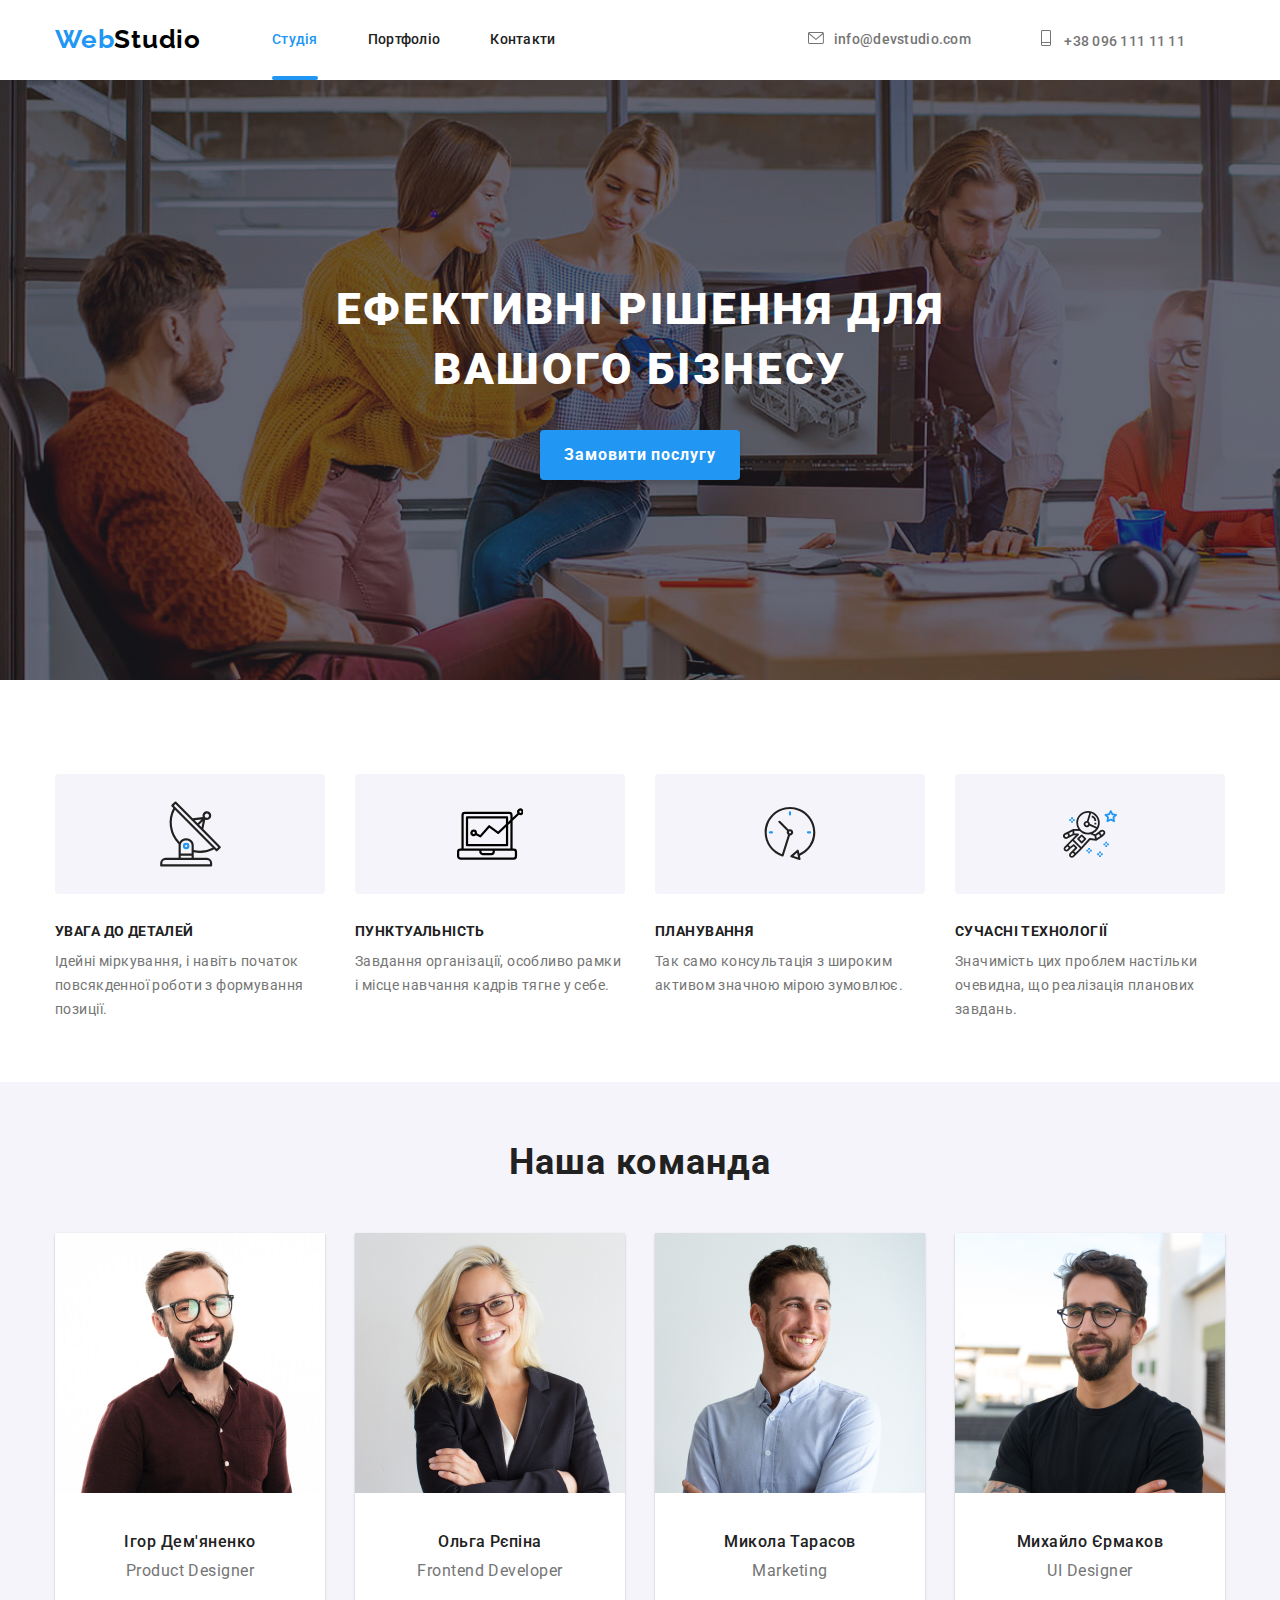
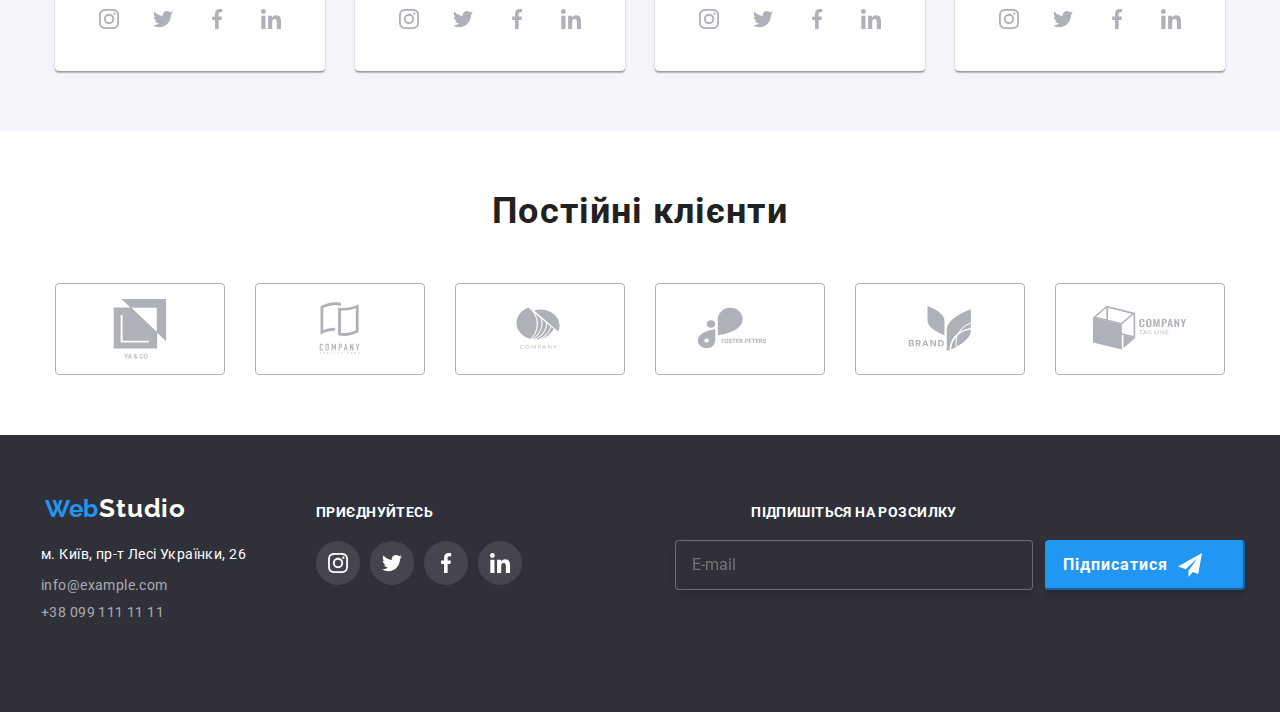
==== commit 93af71fc: "Add files via upload" ====
--- a/index.html
+++ b/index.html
@@ -72,6 +72,7 @@
                     <use href="./images/svg1-2-3/symbol-defs.svg#icon-cloes-modalsvg"></use>
                 </svg>
             </button>
+            <div class="mobail-index">
             <ul class="mobaile-menu_ul">
                 <li class="mobaile-menu_li">
                     <a class="mobaile-menu_a current" href="./index.html">Студія</a>
@@ -83,6 +84,8 @@
                     <a class="mobaile-menu_a" href="#">Контакти</a>
                 </li>
             </ul>
+           </div>
+           <div class="mobail-index_cont">
             <ul class="mobail-contact">
                 <li class="mobaile-menu_contact_number">+38 096 111 11 11</li>
                 <li class="mobaile-menu_contact_maill">info@devstudio.com</li>
@@ -106,10 +109,12 @@
                 </li>
             </ul>
         </div>
+        </div>
         </header>
         <main>
             <!--HERO-->
             <section class="hero">
+                
                <h1 class="page_title">Ефективні рішення для вашого бізнесу</h1>
                <button  class="modal-btn" type="button" data-modal-open>Замовити послугу</button>
             </section> 
--- a/css/main.min.css
+++ b/css/main.min.css
@@ -1 +1 @@
-﻿:root{--font-family-main: "Roboto", sans-serif;--font-family-logo: "Raleway", sans-serif;--knob-color: #2196F3;--text-color: #212121;--whitey-color: #FFFFFF;--mail-color: #757575}a{text-decoration:none}body{font-family:"Roboto",sans-serif}h1,h2,h3,p{margin-top:0;margin-bottom:0;margin-left:0}ul,ol{margin-top:0;margin-bottom:0;padding-left:0}.list{list-style:none}li{list-style-type:none}.cl{font-style:normal}img{max-width:100%;display:block;height:auto}button{cursor:pointer}.container{width:100%;padding-left:15px;padding-right:15px}@media screen and (min-width: 480px){.container{width:450px;margin-left:auto;margin-right:auto}}@media screen and (min-width: 768px){.container{width:768px}}@media screen and (min-width: 1200px){.container{width:1200px}}.section{padding-top:94px;padding-bottom:94px}button{cursor:pointer}.modal-btn{font-family:"Roboto",sans-serif;font-weight:700;font-size:16px;line-height:1.87;letter-spacing:.06em;border-radius:4px;box-shadow:0px 4px 4px rgba(0,0,0,.15);background-color:#2196f3;color:var(--whitey-color);cursor:pointer;width:200px;height:50px;border:0;transition:250ms cubic-bezier(0.4, 0, 0.2, 1)}.modal-btn:hover{background:#188ce8;box-shadow:0px 4px 4px rgba(0,0,0,.15)}.button-div-podpis{margin-left:12px}.button-podpis{width:200px;height:50px;cursor:pointer;background:#2196f3;box-shadow:0px 4px 4px rgba(0,0,0,.15);border-radius:4px;border-color:#2196f3;display:inline-flex;align-items:center}.podpis{font-family:"Roboto",sans-serif;font-weight:700;font-size:16px;line-height:1.87;letter-spacing:.06em;color:var(--whitey-color);margin:10px}.button-svg-podpis{width:24px;height:24px;fill:var(--whitey-color)}.modall-btm-button{position:absolute;top:8px;right:8px;display:flex;justify-content:center;align-items:center;width:30px;height:30px;border-radius:50%;background:#fff;border:1px solid rgba(0,0,0,.1);padding:0%}.modall-btm-button:hover .modall-close-btn,.modall-btm-button:focus .modall-close-btn{fill:#2196f3;transition:250ms cubic-bezier(0.4, 0, 0.2, 1)}.modall-btm-submit{width:200px;height:50px;background:#2196f3;border-radius:4px;margin-top:30px;border-color:var(--knob-color);margin:auto;display:block}.modall-btm-submit:hover,.modall-btm-submit:focus{background:#188ce8;transition:250ms cubic-bezier(0.4, 0, 0.2, 1)}.social-list{display:flex;justify-content:center;gap:10px;margin-top:16px}.social-list-link{display:flex;justify-content:center;align-items:center;width:44px;height:44px;border-radius:50%;background-color:#fff;transition:250ms cubic-bezier(0.4, 0, 0.2, 1)}.social-list-link:hover .social-list-icon,.social-list-link:focus .social-list-icon{fill:var(--whitey-color)}.social-list-link:hover,.social-list-link:focus{background-color:#2196f3}.social-list-icon{fill:#afb1b8}.social-list-footer{display:flex;justify-content:center;gap:10px;margin-top:20px}.social-list-item{height:44px;width:44px}.social-link-footer{color:#fff;background-color:rgba(255,255,255,.1);width:44px;height:44px;display:flex;border-radius:50%;justify-content:center;align-items:center;transition:250ms cubic-bezier(0.4, 0, 0.2, 1)}.social-link-footer:hover .social-link-footer:focus{background-color:var(--accent-color)}.social-link-footer:hover,.social-link-footer:focus{background-color:#2196f3}.soc-icon-footer{fill:currentColor;width:20px;height:20px}@media screen and (max-width: 768px){.mobile-menu{position:absolute;width:100%;height:100%;z-index:1000;top:0;left:0;background:#fff;box-shadow:0px 4px 8px rgba(0,0,0,.04),0px 2px 4px rgba(0,0,0,.08),0px 1px 3px rgba(0,0,0,.16);opacity:0;visibility:hidden;pointer-events:none;transition:250ms cubic-bezier(0.4, 0, 0.2, 1)}.mobaile-menu_ul{padding-bottom:40%}.mobile-menu.is-open{opacity:1;visibility:visible;pointer-events:auto}.mobile-menu_conteiner{position:relative;padding-left:40px;padding-top:48px;padding-bottom:48px}.mobaile-menu_li{padding-bottom:35px}.mobaile-menu_a{font-family:"Roboto",sans-serif;font-weight:500;font-size:40px;line-height:1.17;letter-spacing:.02em;color:#212121}.mobaile-menu_a:hover,.mobaile-menu_a:focus{color:#2196f3}.mobaile-menu_contact{padding-top:100px}.mobaile-menu_contact_number{font-family:"Roboto",sans-serif;font-weight:500;font-size:34px;line-height:1.17;letter-spacing:.02em;color:#2196f3;padding-bottom:32px}.mobaile-menu_contact_maill{font-family:"Roboto",sans-serif;font-weight:500;font-size:24px;line-height:1.16;letter-spacing:.02em;color:#757575;padding-bottom:64px}.mobaile-menu-social_li{display:inline-block;padding-right:15px}.mobaile-menu-social_li:not(:last-child){margin-right:10px;border-right:1px solid rgba(33,33,33,.2);padding-right:10px}.mobaile-text{font-family:"Roboto",sans-serif;font-size:18px;line-height:22px;letter-spacing:.02em;color:#2196f3}}@media screen and (min-width: 768px){.mobile-menu{display:none}}@media screen and (max-width: 767px){.menu_ul{display:none}.contact_1{display:none}}.mobile-menu_close-btn{position:absolute;top:10px;right:15px;background-color:#fff;border:none;padding:0;line-height:0}.mobile-menu_close-icon:hover,.mobile-menu_close-icon:focus{fill:#2196f3;transition:250ms cubic-bezier(0.4, 0, 0.2, 1)}@media screen and (min-width: 768px){.mobile-menu-open{display:none}}.page_header-container{display:flex;align-items:center;justify-content:space-between}.mobile-menu-open{background-color:#fff;border:none}.page_header{border-width:0 0 1rem 0;border:#ececec}.page_header{display:flex;align-items:center;justify-content:space-between}.nav{display:flex;align-items:center}.contact{display:flex;align-items:center}.contact-items :not(:last-child){margin-right:50px}.contact-items{display:flex;flex-direction:row-reverse;font-family:var(--primary-font);font-style:normal;font-weight:500;font-size:14px;line-height:1.14;letter-spacing:.02em;color:#757575;margin-right:50px}.menu_ul{display:flex;align-items:center}.menu-link:hover,.menu-link:focus{color:var(--accent-color)}.logotipe_blue{font-family:"Raleway";font-weight:700;font-size:26px;line-height:1.2;letter-spacing:.03em;color:var(--knob-color)}.logotip_black{font-family:"Raleway";font-weight:700;font-size:26px;line-height:1.2;letter-spacing:.03em;color:#000}.menu_item:not(:last-child){margin-right:50px}.menu-li{font-family:"Roboto",sans-serif;font-weight:500;font-size:14px;line-height:1.14;letter-spacing:.02em;color:var(--text-color);transition:color 250ms cubic-bezier(0.4, 0, 0.2, 1);position:relative;display:block;cursor:pointer}.menu-li:hover,.menu-li:focus{color:var(--knob-color)}.contact-phoun-number{display:flex;flex-direction:row-reverse;font-family:var(--primary-font);font-style:normal;font-weight:500;font-size:14px;line-height:1.14;letter-spacing:.02em;color:#757575}.menu-link-list{font-family:"Roboto",sans-serif;font-weight:500;font-size:14px;line-height:1.14px;letter-spacing:.02em;color:#757575}.contact_maill{display:flex;flex-direction:row-reverse;font-family:var(--primary-font);font-style:normal;font-weight:500;font-size:14px;line-height:1.14;letter-spacing:.02em;color:#757575;transition:color 250ms cubic-bezier(0.4, 0, 0.2, 1)}.contact_maill:hover,.contact_maill:focus{color:#2196f3}.contact-phoun-number{display:flex;flex-direction:row-reverse;font-family:var(--primary-font);font-style:normal;font-weight:500;font-size:14px;line-height:1.14;letter-spacing:.02em;color:#757575}.contact-maill-cont{justify-content:center;text-align:center}.contact_maill,.contact_maill_svg{margin-right:10px;fill:currentColor}.contact_1{margin-right:30px}.contact_1{margin-right:30px}.current::after{position:absolute;content:"";left:0;bottom:0;border-radius:2px;width:100%;height:4px;background-color:var(--text-color);border-radius:2px;transition:var(--transition-knob-color);bottom:-33px}.menu-li.current::after{position:absolute;display:block;height:4px;width:100%;background-color:var(--knob-color);border-radius:2px}.menu-li.current::after:hover::after{background-color:var(--text-color)}.current{color:var(--knob-color)}.logotipe-title{margin-right:71px}@media screen and (max-width: 767px){.page_title{font-weight:900;font-size:26px;line-height:42px;text-align:center;letter-spacing:.06em;text-transform:uppercase;color:var(--whitey-color);margin-bottom:30px}.text{display:inline-block;justify-content:space-between;gap:30px}.text_li{width:100%}.satellite{height:120px;background-color:#f5f4fa;border-radius:4px;margin-bottom:30px;justify-content:center;align-items:center;display:flex}.li_h3{text-align:center;font-family:"Roboto",sans-serif;font-weight:700;font-size:14px;line-height:1.14;letter-spacing:.03em;text-transform:uppercase;color:var(--text-color);margin-bottom:10px}.h3_indent{font-family:"Roboto",sans-serif;font-weight:400;font-size:14px;line-height:1.71;letter-spacing:.03em;color:var(--mail-color)}.photo_section{display:none}.client-item{width:170px;height:92px}.client-link{display:flex;justify-content:center;align-items:center;width:170px;height:92px;border:1px solid #afb1b8;border-radius:4px;transition:250ms cubic-bezier(0.4, 0, 0.2, 1)}.client-link:hover .client-icon,.client-link:focus .client-icon{fill:#2196f3}.client-link:hover,.client-link:focus{border-color:#2196f3}}@media screen and (min-width: 768px){.page_title{font-family:"Roboto",sans-serif;font-weight:900;font-size:26px;line-height:1.61;text-align:center;letter-spacing:.06em;text-transform:uppercase;color:var(--whitey-color);max-width:696px;margin-left:auto;margin-right:auto;margin-bottom:30px;width:360px;height:84px}.text_li{width:350px}.text{display:flex;flex-wrap:wrap;justify-content:space-between;gap:30px}.satellite{width:354px;height:120px;background-color:#f5f4fa;border-radius:4px;margin-bottom:30px;justify-content:center;align-items:center;display:flex}.h3_indent{font-family:"Roboto",sans-serif;font-weight:400;font-size:14px;line-height:1.71;letter-spacing:.03em;color:var(--mail-color)}.photo_section{display:none}.client-item{width:226px;height:92px}.client-link{display:flex;justify-content:center;align-items:center;width:226px;height:92px;border:1px solid #afb1b8;border-radius:4px;transition:250ms cubic-bezier(0.4, 0, 0.2, 1)}.client-link:hover .client-icon,.client-link:focus .client-icon{fill:#2196f3}.client-link:hover,.client-link:focus{border-color:#2196f3}}@media screen and (min-width: 1200px){.page_title{font-family:"Roboto",sans-serif;font-weight:900;font-size:44px;line-height:1.36;text-align:center;letter-spacing:.06em;text-transform:uppercase;color:var(--whitey-color);margin-left:auto;margin-right:auto;width:696px;height:120px}.text_li{width:270px}.text{display:flex;justify-content:space-between;gap:30px}.h3_indent{font-family:"Roboto",sans-serif;font-weight:400;font-size:14px;line-height:1.71;letter-spacing:.03em;color:var(--mail-color)}.satellite{width:270px;height:120px;background-color:#f5f4fa;border-radius:4px;margin-bottom:30px;justify-content:center;align-items:center;display:flex}.li_h3{font-family:"Roboto",sans-serif;font-weight:700;font-size:14px;line-height:1.14;letter-spacing:.03em;text-transform:uppercase;color:var(--text-color);margin-bottom:10px}.client-list{display:flex;justify-content:center;gap:30px;margin-top:50px}.client-item{width:170px;height:92px}.client-link{display:flex;justify-content:center;align-items:center;width:170px;height:92px;border:1px solid #afb1b8;border-radius:4px;transition:250ms cubic-bezier(0.4, 0, 0.2, 1)}.client-link:hover .client-icon,.client-link:focus .client-icon{fill:#2196f3}.client-link:hover,.client-link:focus{border-color:#2196f3}}.hero{padding-top:200px;padding-bottom:200px;background:#2f303a;text-align:center;background-image:linear-gradient(rgba(47, 48, 58, 0.4), rgba(47, 48, 58, 0.4)),url("../images/hero/title.jpg")}@media screen and (min-resolution: 2dppx),(min-resolution: 192dpi),(min-device-pixel-ratio: 2){.hero{background-image:linear-gradient(rgba(47, 48, 58, 0.4), rgba(47, 48, 58, 0.4)),url("../images/hero/hero-mobale/Header img@2x.jpg")}}@media screen and (min-width: 768px){.hero{background:rgba(47,48,58,.4);background-image:url("../images/hero/hero-tablet/Header img.jpg")}}@media screen and (min-width: 768px)and (min-device-pixel-ratio: 2),screen and (min-width: 768px)and (-webkit-min-device-pixel-ratio: 2),screen and (min-width: 768px)and (min-resolution: 192dpi),screen and (min-width: 768px)and (min-resolution: 2dppx){.hero{background-image:linear-gradient(rgba(47, 48, 58, 0.4), rgba(47, 48, 58, 0.4)),url("../images/hero/hero-tablet/Header img@2x.jpg ")}}@media screen and (min-width: 1200px){.hero{background:rgba(47,48,58,.4);background-image:linear-gradient(rgba(47, 48, 58, 0.4), rgba(47, 48, 58, 0.4)),url("../images/hero/hero-destop/Img.jpg")}}@media screen and (min-width: 1200px)and (min-device-pixel-ratio: 2),screen and (min-width: 1200px)and (-webkit-min-device-pixel-ratio: 2),screen and (min-width: 1200px)and (min-resolution: 192dpi),screen and (min-width: 1200px)and (min-resolution: 2dppx){.hero{background-image:linear-gradient(rgba(47, 48, 58, 0.4), rgba(47, 48, 58, 0.4)),url("../images/hero/hero-destop/Img@2x.jpg")}}.client-title{font-family:"Roboto",sans-serif;font-style:normal;font-weight:700;font-size:36px;line-height:1.16;text-align:center;letter-spacing:.03em;color:#212121;margin-bottom:50px}.client-list{display:flex;justify-content:center;gap:30px;flex-wrap:wrap;flex-basis:100%}.text1{padding-top:94px}.photo_section{padding-top:94px;padding-bottom:94px}.li_h3{font-family:"Roboto",sans-serif;font-weight:700;font-size:14px;line-height:1.14;letter-spacing:.03em;text-transform:uppercase;color:var(--text-color);margin-bottom:10px}.work{font-family:"Roboto",sans-serif;font-weight:700;font-size:36px;line-height:1.16;text-align:center;letter-spacing:.03em;color:var(--text-color);margin-bottom:50px}.work_photo{display:flex;justify-content:space-between}.client-icon{width:106px;height:60px;fill:#afb1b8;transition:250ms cubic-bezier(0.4, 0, 0.2, 1)}.photo-div-p{position:relative}.photo-p{position:absolute;display:flex;justify-content:center;align-items:center;font-size:14px;width:100%;height:70px;bottom:0;background:rgba(47,48,58,.8);font-weight:700;line-height:1.14;text-transform:uppercase;color:var(--whitey-color)}@media screen and (max-width: 767px){.team{font-family:"Roboto",sans-serif;font-size:28px;line-height:1.16;text-align:center;letter-spacing:.03em;color:var(--text-color);margin-bottom:50px}.employes{display:flex;flex-wrap:wrap;justify-content:space-between}.employes-card{background:#fff;box-shadow:0px 1px 3px rgba(0,0,0,.12),0px 1px 1px rgba(0,0,0,.14),0px 2px 1px rgba(0,0,0,.2);border-radius:0px 0px 4px 4px;margin-bottom:30px}}@media screen and (min-width: 768px){.team{font-family:"Roboto",sans-serif;font-size:36px;line-height:1.16;text-align:center;letter-spacing:.03em;color:var(--text-color);margin-bottom:50px}.employes{justify-content:center;gap:30px;display:flex;flex-wrap:wrap}.employes-card{background:#fff;box-shadow:0px 1px 3px rgba(0,0,0,.12),0px 1px 1px rgba(0,0,0,.14),0px 2px 1px rgba(0,0,0,.2);border-radius:0px 0px 4px 4px}}@media screen and (min-width: 1199px){.team{font-family:"Roboto",sans-serif;font-size:36px;line-height:1.16;text-align:center;letter-spacing:.03em;color:var(--text-color);margin-bottom:50px}.employes{display:flex;flex-wrap:wrap}.employes-card{background:#fff;box-shadow:0px 1px 3px rgba(0,0,0,.12),0px 1px 1px rgba(0,0,0,.14),0px 2px 1px rgba(0,0,0,.2);border-radius:0px 0px 4px 4px}}.employes-section{padding-top:94px;padding-bottom:94px;background:#f5f4fa}.name-position{padding-top:30px;padding-bottom:30px}.suptitle{font-family:"Roboto",sans-serif;font-weight:500;font-size:16px;line-height:1.18;text-align:center;letter-spacing:.03em;color:var(--text-color);margin:10px}.suptitles{font-family:"Roboto",sans-serif;font-size:16px;line-height:1.18;text-align:center;letter-spacing:.03em;color:var(--mail-color);margin-bottom:16px}.produkt{font-family:"Roboto",sans-serif;font-size:16px;line-height:1.19px;text-align:center;letter-spacing:.03em;color:var(--mail-color)}.olga{font-family:"Roboto",sans-serif;font-size:16px;line-height:1.19;text-align:center;letter-spacing:.03em;color:var(--knob-color)}.nik{font-family:"Roboto",sans-serif;font-size:16px;line-height:1.19;text-align:center;letter-spacing:.03em;color:var(--text-color)}.mih{font-family:"Roboto",sans-serif;font-size:16px;line-height:1.19;text-align:center;letter-spacing:.03em;color:var(--text-color)}@media screen and (max-width: 768px){.footer_div_2{text-align:center}.ссс{margin-right:137px}.footer_div_2{margin-left:0px}.contact-footer{margin-left:0px}.soc-foot-h3-div{margin-left:20px}.logotipe_blue_end{font-family:"Raleway",sans-serif;font-weight:700;font-size:24px;line-height:1.16;letter-spacing:.03em;color:var(--knob-color);text-align:center}}@media screen and (min-width: 768px){.footer_div_2{margin-left:115px}.social-network{margin-top:-115px;margin-left:400px;margin-bottom:100px}.address{margin-left:0px}.contact-footer{margin-left:0px}.soc-foot-h3-div{margin-left:110px}.form-footer-div-1{margin-right:166px;margin-left:166px}.logotipe_blue_end{font-family:"Raleway",sans-serif;font-weight:700;font-size:24px;line-height:1.16;letter-spacing:.03em;color:var(--knob-color);text-align:center}}@media screen and (min-width: 1200px){.logologo{margin-top:-20px}.logotipe_blue_end{font-family:"Raleway",sans-serif;font-weight:700;font-size:26px;line-height:1.19px;letter-spacing:.03em;color:var(--knob-color)}.logotip_blake_end{font-family:"Raleway",sans-serif;font-weight:700;font-size:26px;line-height:1.19px;letter-spacing:.03em;color:#fffff6}.footer_div_2{margin-left:20px;flex-shrink:0}.footer_div{display:flex;align-items:baseline;margin-right:71px}.log-item{margin-right:70px}.logo-footer{width:auto;font-weight:700;font-size:26px;line-height:1.19;margin-bottom:20px;text-decoration:none;display:block;margin-left:20px}.logotipe_blue_end{font-family:"Raleway",sans-serif;font-weight:700;font-size:26px;line-height:1.19px;letter-spacing:.03em;color:var(--knob-color)}.logotip_blake_end{font-family:"Raleway",sans-serif;font-weight:700;font-size:26px;line-height:1.19px;letter-spacing:.03em;color:#fffff6}.cl1{font-family:"Roboto",sans-serif;font-style:normal;font-weight:400;font-size:14px;line-height:1.71px;letter-spacing:.03em;color:#fff}.soc-foot-h3-div{margin-left:0px}.cl21{margin-bottom:9px}.adres_list_end{margin-bottom:9px}.adres_footer{margin-top:20px;margin-bottom:9px;font-family:var(--primary-font);font-size:14px;line-height:1.71;letter-spacing:.03em;color:#fff;font-style:normal}.contact-footer{margin-left:-40px}.address{margin-bottom:90px;margin-left:6px}.nomer{font-style:normal}.social-network{margin-left:70px}.soc-foot-h3{margin-bottom:20px;font-family:"Roboto";font-style:normal;font-weight:700;font-size:14px;line-height:1.14;letter-spacing:.03em;text-transform:uppercase;color:#fff}.label-span-footer{font-family:"Roboto",sans-serif;font-style:normal;font-weight:700;font-size:14px;line-height:16px;letter-spacing:.03em;text-transform:uppercase;color:#fff;margin-bottom:20px}.form-footer{display:flex;-webkit-box-align:end;-ms-flex-align:end;align-items:flex-end;margin-left:73px}.label-input-footer{width:358px;height:50px;border:1px solid rgba(255,255,255,.3);filter:drop-shadow(0px 4px 4px rgba(0, 0, 0, 0.15));border-radius:4px;background-color:#2f303a;color:#f5f4fa;transition:250ms cubic-bezier(0.4, 0, 0.2, 1);padding-left:16px}.label-input-footer:focus{outline:none;border-color:var(--whitey-color)}.logotipe_blue_end{font-family:"Raleway",sans-serif;font-weight:700;font-size:24px;line-height:1.16;letter-spacing:.03em;color:var(--knob-color);text-align:center;margin-left:-30px}}.logotip_blake_end{font-family:"Raleway",sans-serif;font-weight:700;font-size:26px;line-height:1.19px;letter-spacing:.03em;color:#fffff6;text-align:center}.footer{padding-top:60px;background:#2f303a}.contact_end{font-family:"Roboto",sans-serif;font-weight:400;font-size:14px;line-height:1.71px;letter-spacing:.03em;color:rgba(255,255,255,.6);font-style:normal;text-align:center}@media screen and (max-width: 767px){.modall-btm{width:90%;position:absolute;top:50%;left:50%;transform:translate(-50%, -50%);padding:40px;background-color:#fff}.input-btm{width:100%;height:40px;left:576px;top:314px;border:1px solid rgba(33,33,33,.2);border-radius:4px;margin-bottom:10px;padding-left:42px;transition:border-color 250ms cubic-bezier(0.4, 0, 0.2, 1)}.input-btm:focus{outline:none;border-color:var(--knob-color)}.input-btm:focus+.modal-btm-spann{fill:var(--knob-color)}.text-modal-footer{font-family:"Roboto",sans-serif;font-weight:400;font-size:11px;line-height:1.16;letter-spacing:.03em;color:#757575}.bacdrop{position:fixed;z-index:100;top:0;left:0;width:100%;height:100%;background:rgba(0,0,0,.2);transition:opacity 250ms cubic-bezier(0.4, 0, 0.2, 1),visibility 250ms cubic-bezier(0.4, 0, 0.2, 1)}.bacdrop.is-hidden{opacity:0;visibility:hidden;pointer-events:none}}@media screen and (min-width: 768px){.modall-btm{position:absolute;top:50%;left:50%;transform:translate(-50%, -50%);padding:40px;width:450px;height:609px;background-color:#fff}.input-btm{width:100%;height:40px;left:576px;top:314px;border:1px solid rgba(33,33,33,.2);border-radius:4px;margin-bottom:10px;padding-left:42px;transition:border-color 250ms cubic-bezier(0.4, 0, 0.2, 1)}.input-btm:focus{outline:none;border-color:var(--knob-color)}.input-btm:focus+.modal-btm-spann{fill:var(--knob-color)}.text-modal-footer{font-family:"Roboto",sans-serif;font-weight:400;font-size:11px;line-height:1.16;letter-spacing:.03em;color:#757575}.bacdrop{position:fixed;z-index:100;top:0;left:0;width:100%;height:100%;background:rgba(0,0,0,.2);transition:opacity 250ms cubic-bezier(0.4, 0, 0.2, 1),visibility 250ms cubic-bezier(0.4, 0, 0.2, 1)}.bacdrop.is-hidden{opacity:0;visibility:hidden;pointer-events:none}}@media screen and (min-width: 1200px){.modall-btm{position:absolute;top:50%;left:50%;transform:translate(-50%, -30%);padding:40px;width:528px;height:609px;background-color:#fff}.input-btm{width:100%;height:40px;left:576px;top:314px;border:1px solid rgba(33,33,33,.2);border-radius:4px;margin-bottom:10px;padding-left:42px;transition:border-color 250ms cubic-bezier(0.4, 0, 0.2, 1)}.input-btm:focus{outline:none;border-color:var(--knob-color)}.input-btm:focus+.modal-btm-spann{fill:var(--knob-color)}.text-modal-footer{font-family:"Roboto",sans-serif;font-weight:400;font-size:14px;line-height:2;letter-spacing:.03em;color:#757575}.bacdrop{position:fixed;z-index:100;top:0;left:0;width:100%;height:70%;background:rgba(0,0,0,.2);transition:opacity 250ms cubic-bezier(0.4, 0, 0.2, 1),visibility 250ms cubic-bezier(0.4, 0, 0.2, 1)}.bacdrop.is-hidden{opacity:0;visibility:hidden;pointer-events:none}}.modal-btm-form{margin-top:12px}.modal_btm_p{font-family:"Roboto",sans-serif;font-style:normal;font-weight:700;font-size:20px;line-height:23px;text-align:center;letter-spacing:.03em;color:#212121}.modal-name,.modal-phone,.modal-maill,.modal-coment{display:flex;font-family:"Roboto",sans-serif;font-style:normal;font-size:12px;line-height:1.17;padding-bottom:4px;letter-spacing:.01em;color:#757575}.modal-btm-name,.modal-btm-phone,.modal-btm-maill,.modal-btm-coment{margin-bottom:10px}.modal-btm-coment{width:100%;height:120px;padding:12px;padding-left:16px;padding-right:16px;resize:none;transition:border-color 250ms cubic-bezier(0.4, 0, 0.2, 1);border:1px solid rgba(33,33,33,.2);border-radius:4px;font-size:12px;line-height:14px;letter-spacing:.01em;color:rgba(117,117,117,.5)}.modal-btm-coment:focus{outline:none;border-color:var(--knob-color)}.input-btm-s{width:448px;height:120px;left:576px;top:314px;border:1px solid rgba(33,33,33,.2);border-radius:4px}.modal-icon-icon{color:#212121}.zgoda{display:flex;justify-content:center;align-items:center}.input-zgody{width:1px;height:1px;margin:-1px;border:0;padding:0;white-space:nowrap;clip-path:inset(100%);clip:rect(0 0 0 0);overflow:hidden;position:absolute}.input-zgody:checked+.span-zgody{background-color:#2196f3;color:#f5f4fa;background-image:url(../images/modal-wind-ikon/symbol-defs.svg#icon-gal);background-position:center;background-size:contain;background-origin:border-box;padding-left:1px}.span-zgody{display:flex;width:16px;height:14px;border:1px solid #212121;border-radius:2px;margin-right:7px;align-items:center}.svg-zgody{fill:#fff}.umowa{color:#188ce8;text-decoration:underline}.modall-btm-b2-span{font-family:"Roboto";font-style:normal;font-weight:700;font-size:16px;line-height:30px;text-align:center;letter-spacing:.06em;color:#fff}.input-zgody{width:16px;height:15px;margin-right:7px}.umowa-zgody{margin-top:5px;margin-bottom:30px}.modal-btm-spann{display:block;width:12px;height:12px;color:#212121;position:absolute;top:50%;left:12px;transform:translate(0%, -90%);transition:250ms cubic-bezier(0.4, 0, 0.2, 1)}.modal-btm-spann:focus{fill:var(--knob-color);transition:250ms cubic-bezier(0.4, 0, 0.2, 1)}.modal-btm-div{position:relative}:root{--font-family-main: "Roboto", sans-serif;--font-family-logo: "Raleway", sans-serif;--knob-color: #2196F3;--text-color: #212121;--whitey-color: #FFFFFF;--mail-color: #757575}a{text-decoration:none}h1,h2,h3,p{margin:0;padding-left:0}ul,ol{margin:0;padding-left:0}.list{list-style:none}li{list-style-type:none}.rif{font-style:normal}.container{padding-left:15px;padding-right:15px}@media screen and (min-width: 480px){.container{width:450px;margin-left:auto;margin-right:auto}}@media screen and (min-width: 768px){.container{width:768px}}@media screen and (min-width: 1200px){.container{width:1200px}}.section{padding-top:94px;padding-bottom:94px}@media screen and (max-width: 768px){.menu_ul{display:none}.contact{display:none;display:flex;align-items:center}}@media screen and (max-width: 768px){.menu-item{display:none}.contact_li{display:none}.mobile-menu_close-btn_portfolio{position:absolute;top:10px;right:15px;background-color:#fff;border:none;padding:0;line-height:0}}.mobile-menu_close-portfolio_icon:hover,.mobile-menu_close-portfolio_icon:focus{fill:#2196f3;transition:250ms cubic-bezier(0.4, 0, 0.2, 1)}.mobile-menu-open-p{background-color:#fff;border:none;padding:0}.mobile-menu-open-p.is-open{opacity:1;transform:translateX(0)}.page-header{border-bottom:#ececec 1px solid}.page-header-container{display:flex;align-items:center;justify-content:space-between}.page-nav{display:flex;align-items:center}.contact{display:none;align-items:center}.contact-items :not(:last-child){margin-right:50px}.contact-items{display:flex;flex-direction:row-reverse;font-family:var(--primary-font);font-style:normal;font-weight:500;font-size:14px;line-height:1.14;letter-spacing:.02em;color:#757575;margin-right:50px}.menu-li{display:flex;align-items:center}.menu-link:hover,.menu-link:focus{color:var(--accent-color)}.logotipe-blue{font-family:"Raleway";font-weight:700;font-size:26px;line-height:1.2;letter-spacing:.03em;color:var(--knob-color)}.logotip-black{font-family:"Raleway";font-weight:700;font-size:26px;line-height:1.2;letter-spacing:.03em;color:#000}.menu-item:not(:last-child){margin-right:50px}.menu-ul-header{display:flex;align-items:center;margin-left:60px}.menu-li{font-family:"Roboto",sans-serif;font-weight:500;font-size:14px;padding-top:32px;padding:32px 0;line-height:1.14;letter-spacing:.02em;margin-left:auto;color:var(--text-color);transition:transform 250ms cubic-bezier(0.4, 0, 0.2, 1);position:relative;display:block;cursor:pointer}.menu-li:hover,.menu-li:focus{color:var(--knob-color)}.contact-phoun-number{display:flex;flex-direction:row-reverse;font-family:var(--primary-font);font-style:normal;font-weight:500;font-size:14px;line-height:1.14;letter-spacing:.02em;color:#757575}.menu-link-list{font-family:"Roboto",sans-serif;font-weight:500;font-size:14px;line-height:1.14px;letter-spacing:.02em;color:#757575}.contact-maill{display:flex;flex-direction:row-reverse;font-family:var(--primary-font);font-style:normal;font-weight:500;font-size:14px;line-height:1.14;letter-spacing:.02em;color:#757575}.contact-maill:hover,.contact-maill:focus{color:#2196f3}.contact-phoun-number{display:flex;flex-direction:row-reverse;font-family:var(--primary-font);font-style:normal;font-weight:500;font-size:14px;line-height:1.14;letter-spacing:.02em;color:#757575}.contact-maill-cont{justify-content:center;text-align:center}.contact-maill .contact-maill-svg{margin-right:10px;fill:currentColor}.contact_li{margin-right:30px}.current::after{content:"";background-color:var(--text-color);transition:var(--transition-knob-color)}.menu-li.current::after{position:absolute;display:block;bottom:0px;height:4px;width:100%;background-color:var(--knob-color);border-radius:2px}.menu-li.current::after:hover::after{background-color:var(--text-color)}.current{color:var(--knob-color)}@media screen and (max-width: 767px){.photo-top{display:flex;flex-wrap:wrap;margin-top:50px;gap:30px;background:#fff}.section-project{padding-top:60px;padding-bottom:60px}}@media screen and (min-width: 768px){.photo-top{display:flex;flex-wrap:wrap;margin-top:50px;gap:30px;background:#fff}.contact{margin-left:100px;display:flex;flex-wrap:wrap;gap:10px}.section-project{padding-top:60px;padding-bottom:60px}}@media screen and (min-width: 1199px){.photo-top{display:flex;flex-wrap:wrap;margin-top:50px;gap:30px;background:#fff}.contact{display:flex;flex-wrap:wrap;gap:30px}.section-project{padding-top:94px;padding-bottom:94px}}.foto-div{padding:20px;background:#fff;border:1px solid #eee}.photo_h3{font-family:"Roboto",sans-serif;font-weight:700;font-size:17px;line-height:2;letter-spacing:.06em;color:var(--text-color)}.h3_p{font-family:"Roboto",sans-serif;font-weight:400;font-size:16px;line-height:1.87;letter-spacing:.03em;color:var(--mail-color);display:block;max-width:100%;height:auto;margin-top:4px}.project-photo-top:hover{box-shadow:0px 1px 1px rgba(0,0,0,.12),0px 4px 4px rgba(0,0,0,.06),1px 4px 6px rgba(0,0,0,.16)}.imphoto{display:block;max-width:100%;height:auto}.im-photo-text-div{position:relative;overflow:hidden}.im-photo-text{display:block;position:relative;overflow:hidden}.im-photo-text:hover .photo-text,.im-photo-text:focus .photo-text{transform:translate(0, 0)}.photo-text{font-family:"Roboto";font-style:normal;font-weight:400;font-size:18px;line-height:1.56;width:100%;height:100%;transform:translate(0, 100%);transition:transform 250ms cubic-bezier(0.4, 0, 0.2, 1);overflow:hidden;position:absolute;color:var(--whitey-color);background:rgba(33,150,243,.9);padding-left:24px;padding-right:24px;padding-top:63px}.im-photo-text-bige{position:relative;overflow:hidden}.im-photo-text-bige:hover .photo-text,.im-photo-text-bige:focus .photo-text{transform:translate(0, 0)}@media screen and (max-width: 768px){.adres_footer{margin-top:20px;margin-bottom:8px;font-family:var(--primary-font);font-size:14px;line-height:1.71;letter-spacing:.03em;color:#fff;font-style:normal;text-align:center}.social-network{margin-top:60px;margin-left:120px}.form-footer-div-1{vertical-align:auto;padding-bottom:40px}.form-footer{-webkit-box-align:end;-ms-flex-align:end;align-items:flex-end}.logotipe_div_2{text-align:center;flex-shrink:0}.soc-foot-h3{margin-right:200px;margin-bottom:20px;font-family:"Roboto";font-style:normal;font-weight:700;font-size:14px;line-height:1.14;letter-spacing:.03em;text-transform:uppercase;color:#fff}.logotipe_end{align-items:baseline}.list_li_footer{margin-bottom:8px}.form-footer{-webkit-box-align:end;-ms-flex-align:end;align-items:flex-end}.soc-foot-h3-div-2{margin-left:20px}.label-div-footer{padding-top:30px}.label-span-footer{font-family:"Roboto",sans-serif;font-weight:700;font-size:14px;line-height:16px;text-align:center;letter-spacing:.03em;text-transform:uppercase;color:#fff}.label-input-footer{width:100%;height:50px;border:1px solid rgba(255,255,255,.3);filter:drop-shadow(0px 4px 4px rgba(0, 0, 0, 0.15));border-radius:4px;background-color:#2f303a;color:#f5f4fa;transition:250ms cubic-bezier(0.4, 0, 0.2, 1);padding-left:16px}.label-input-footer:focus{outline:none;border-color:var(--whitey-color)}.label-span-footer{font-family:"Roboto",sans-serif;font-style:normal;font-weight:700;font-size:14px;line-height:16px;letter-spacing:.03em;text-transform:uppercase;color:#fff;margin-bottom:20px}}@media screen and (min-width: 768px){.adres_footer{margin-left:-40px;margin-top:20px;margin-bottom:9px;font-family:var(--primary-font);font-size:14px;line-height:1.71;letter-spacing:.03em;color:#fff;font-style:normal}.logotipe_div_2{margin-left:115px;flex-shrink:0}.soc-foot-h3{margin-bottom:20px;font-family:"Roboto";font-style:normal;font-weight:700;font-size:14px;line-height:1.14;letter-spacing:.03em;text-transform:uppercase;color:#fff}.logotipe_end{align-items:baseline}.list_li_footer{margin-bottom:9px}.form-footer{-webkit-box-align:end;-ms-flex-align:end;padding-bottom:40px}.label-span-footer{font-family:"Roboto",sans-serif;font-style:normal;font-weight:700;font-size:14px;line-height:16px;letter-spacing:.03em;text-transform:uppercase;color:#fff;margin-bottom:20px;text-align:center}.label-input-footer{width:100%;height:50px;border:1px solid rgba(255,255,255,.3);filter:drop-shadow(0px 4px 4px rgba(0, 0, 0, 0.15));border-radius:4px;background-color:#2f303a;color:#f5f4fa;transition:250ms cubic-bezier(0.4, 0, 0.2, 1);padding-left:16px}.label-input-footer:focus{outline:none;border-color:var(--whitey-color)}.soc-foot-h3-div-2{margin-left:110px}}@media screen and (min-width: 1199px){.adres_footer{margin-top:20px;margin-bottom:9px;font-family:var(--primary-font);font-size:14px;line-height:1.71;letter-spacing:.03em;color:#fff;font-style:normal}.social-network{margin-left:70px}.form-footer{display:flex;-webkit-box-align:end;-ms-flex-align:end;align-items:flex-end}.logotipe_div_2{flex-shrink:0}.soc-foot-h3{margin-left:0px;margin-bottom:20px;font-family:"Roboto";font-style:normal;font-weight:700;font-size:14px;line-height:1.14;letter-spacing:.03em;text-transform:uppercase;color:#fff}.logotipe_div_2{margin-left:0px}.logotipe_end{display:flex;align-items:baseline}.list_li_footer{margin-bottom:9px}.form-footer-div-1{margin-top:none;margin-left:80px}.form-footer{display:flex;-webkit-box-align:end;-ms-flex-align:end;align-items:flex-end}.label-span-footer{font-family:"Roboto",sans-serif;font-style:normal;font-weight:700;font-size:14px;line-height:16px;letter-spacing:.03em;text-transform:uppercase;color:#fff;margin-bottom:20px}.label-input-footer{width:358px;height:50px;border:1px solid rgba(255,255,255,.3);filter:drop-shadow(0px 4px 4px rgba(0, 0, 0, 0.15));border-radius:4px;background-color:#2f303a;color:#f5f4fa;transition:250ms cubic-bezier(0.4, 0, 0.2, 1);padding-left:16px}.label-input-footer:focus{outline:none;border-color:var(--whitey-color)}.soc-foot-h3-div-2{margin-left:0px}}.footer{padding-top:60px;background:#2f303a}.log-item{margin-right:70px}.logotipe_blu{font-family:"Raleway",sans-serif;font-weight:700;font-size:26px;line-height:1.19px;letter-spacing:.03em;color:var(--knob-color)}.logotipe_white{font-family:"Raleway",sans-serif;font-weight:700;font-size:26px;line-height:1.19px;letter-spacing:.03em;color:#fffff6}.cl1{font-family:"Roboto",sans-serif;font-style:normal;font-weight:400;font-size:14px;line-height:1.71px;letter-spacing:.03em;color:#fff}.adres_footer_cont{font-family:"Roboto",sans-serif;font-weight:400;font-size:14px;line-height:1.71px;letter-spacing:.03em;color:rgba(255,255,255,.6);font-style:normal}.cl21{margin-bottom:9px}.nomer{font-style:normal}.social-list-footer{display:flex;justify-content:center;gap:10px;margin-top:20px}.social-list-item{height:44px;width:44px}.social-link-footer{color:#fff;background-color:rgba(255,255,255,.1);width:44px;height:44px;display:flex;border-radius:50%;justify-content:center;align-items:center;transition:250ms cubic-bezier(0.4, 0, 0.2, 1)}.social-link-footer:hover .social-link-footer:focus{background-color:var(--accent-color)}.social-link-footer:hover,.social-link-footer:focus{background-color:#2196f3}.soc-icon-footer{fill:currentColor;width:20px;height:20px}@media screen and (max-width: 768px){.menu-but{display:flex;align-items:center;flex-wrap:wrap;gap:8px;margin-bottom:34}.button-div-podpis{margin-top:20px;margin-left:85px}}@media screen and (min-width: 768px){.menu-but{display:flex;align-items:center;justify-content:center;flex-wrap:wrap;gap:8px;margin-bottom:34}.button-div-podpis{margin-top:20px;margin-left:100px}}@media screen and (min-width: 1200px){.menu-but{display:flex;align-items:center;justify-content:center;flex-wrap:wrap;gap:8px;margin-bottom:34}.button-div-podpis{margin-left:12px}}.button_li{font-family:"Roboto";font-style:normal;font-weight:500;font-size:16px;line-height:26px;text-align:center;letter-spacing:.03em;color:var(--text-color);padding-top:6px;padding-bottom:6px;padding-left:22px;padding-right:22px;line-height:1.37;transition:250ms cubic-bezier(0.4, 0, 0.2, 1);border:0;border-radius:4px}.button_li:hover,.button_li:focus{background-color:var(--knob-color);color:var(--whitey-color);box-shadow:0px 3px 1px rgba(77,138,228,.1),0px 1px 2px rgba(0,0,0,.08),0px 2px 2px rgba(0,0,0,.12);box-shadow:250ms cubic-bezier(0.4, 0, 0.2, 1)}.button-podpis{width:200px;height:50px;cursor:pointer;background:#2196f3;box-shadow:0px 4px 4px rgba(0,0,0,.15);border-radius:4px;border-color:#2196f3;display:inline-flex;align-items:center}.podpis{font-family:"Roboto",sans-serif;font-weight:700;font-size:16px;line-height:1.87;letter-spacing:.06em;color:var(--whitey-color);margin:10px}.button-svg-podpis{width:24px;height:24px;fill:var(--whitey-color)}.social-list-footer{display:flex;justify-content:center;gap:10px;margin-top:20px}.social-list-item{height:44px;width:44px}.social-link-footer{color:#fff;background-color:rgba(255,255,255,.1);width:44px;height:44px;display:flex;border-radius:50%;justify-content:center;align-items:center;transition:250ms cubic-bezier(0.4, 0, 0.2, 1)}.social-link-footer:hover .social-link-footer:focus{background-color:var(--accent-color)}.social-link-footer:hover,.social-link-footer:focus{background-color:#2196f3}.soc-icon-footer{fill:currentColor;width:20px;height:20px}@media screen and (max-width: 768px){.mobile-menu_portfolio{position:absolute;width:100%;height:100vh;z-index:1000;top:0;left:0;background:#fff;box-shadow:0px 4px 8px rgba(0,0,0,.04),0px 2px 4px rgba(0,0,0,.08),0px 1px 3px rgba(0,0,0,.16);transform:translate(100%);transition:250ms cubic-bezier(0.4, 0, 0.2, 1)}.mobile-menu_portfolio.is-open{transform:translate(0)}.mobile-menu_conteiner_portfolio{position:relative;padding-left:40px;padding-top:48px;padding-bottom:48px}.mobaile-porfolio{padding-bottom:40%}.portfolio-menu{padding-bottom:35px}.portfolio-menu_refernces{font-family:"Roboto",sans-serif;font-weight:500;font-size:40px;line-height:47px;letter-spacing:.02em;color:#212121}.portfolio-menu_refernces:hover,.portfolio-menu_refernces:focus{color:#2196f3}.mobaile-contact{padding-bottom:64px}.mobaile-contact-phone{font-family:"Roboto",sans-serif;font-weight:500;font-size:34px;line-height:1.17;letter-spacing:.02em;color:#2196f3}.mobaile-contact-maill{font-family:"Roboto";font-weight:500;font-size:24px;line-height:1.16;letter-spacing:.02em;padding-top:32px;color:#757575;padding-bottom:64px}.mobaile-social_list{display:inline-block;padding-right:15px}.mobaile-social_list:not(:last-child){margin-right:10px;border-right:1px solid rgba(33,33,33,.2);padding-right:10px}.references-text{font-family:"Roboto",sans-serif;font-weight:500;font-size:18px;line-height:1.2;letter-spacing:.02em;color:#2196f3}}@media screen and (min-width: 768px){.mobile-menu_portfolio{display:none}.mobile-menu-open-p{display:none}}/*# sourceMappingURL=main.min.css.map */+﻿:root{--font-family-main: "Roboto", sans-serif;--font-family-logo: "Raleway", sans-serif;--knob-color: #2196F3;--text-color: #212121;--whitey-color: #FFFFFF;--mail-color: #757575}a{text-decoration:none}body{font-family:"Roboto",sans-serif}h1,h2,h3,p{margin-top:0;margin-bottom:0;margin-left:0}ul,ol{margin-top:0;margin-bottom:0;padding-left:0}.list{list-style:none}li{list-style-type:none}.cl{font-style:normal}img{max-width:100%;display:block;height:auto}button{cursor:pointer}.container{width:100%;padding-left:15px;padding-right:15px}@media screen and (min-width: 480px){.container{width:450px;margin-left:auto;margin-right:auto}}@media screen and (min-width: 768px){.container{width:768px}}@media screen and (min-width: 1200px){.container{width:1200px}}@media screen and (min-width: 1200px){.section{padding-top:94px;padding-bottom:94px}}@media screen and (min-width: 768px){.section{padding-top:60px;padding-bottom:60px}}@media screen and (max-width: 767px){.section{padding-top:60px;padding-bottom:60px}}button{cursor:pointer}.modal-btn{font-family:"Roboto",sans-serif;font-weight:700;font-size:16px;line-height:1.87;letter-spacing:.06em;border-radius:4px;box-shadow:0px 4px 4px rgba(0,0,0,.15);background-color:#2196f3;color:var(--whitey-color);cursor:pointer;width:200px;height:50px;border:0;transition:250ms cubic-bezier(0.4, 0, 0.2, 1)}.modal-btn:hover{background:#188ce8;box-shadow:0px 4px 4px rgba(0,0,0,.15)}.button-div-podpis{margin-left:12px}.button-podpis{width:200px;height:50px;cursor:pointer;background:#2196f3;box-shadow:0px 4px 4px rgba(0,0,0,.15);border-radius:4px;border-color:#2196f3;display:inline-flex;align-items:center}.podpis{font-family:"Roboto",sans-serif;font-weight:700;font-size:16px;line-height:1.87;letter-spacing:.06em;color:var(--whitey-color);margin:10px}.button-svg-podpis{width:24px;height:24px;fill:var(--whitey-color)}.modall-btm-button{position:absolute;top:8px;right:8px;display:flex;justify-content:center;align-items:center;width:30px;height:30px;border-radius:50%;background:#fff;border:1px solid rgba(0,0,0,.1);padding:0%}.modall-btm-button:hover .modall-close-btn,.modall-btm-button:focus .modall-close-btn{fill:#2196f3;transition:250ms cubic-bezier(0.4, 0, 0.2, 1)}.modall-btm-submit{width:200px;height:50px;background:#2196f3;border-radius:4px;margin-top:30px;border-color:var(--knob-color);margin:auto;display:block}.modall-btm-submit:hover,.modall-btm-submit:focus{background:#188ce8;transition:250ms cubic-bezier(0.4, 0, 0.2, 1)}.social-list{display:flex;justify-content:center;gap:10px;margin-top:16px}.social-list-link{display:flex;justify-content:center;align-items:center;width:44px;height:44px;border-radius:50%;background-color:#fff;transition:250ms cubic-bezier(0.4, 0, 0.2, 1)}.social-list-link:hover .social-list-icon,.social-list-link:focus .social-list-icon{fill:var(--whitey-color)}.social-list-link:hover,.social-list-link:focus{background-color:#2196f3}.social-list-icon{fill:#afb1b8}.social-list-footer{display:flex;justify-content:center;gap:10px;margin-top:20px}.social-list-item{height:44px;width:44px}.social-link-footer{color:#fff;background-color:rgba(255,255,255,.1);width:44px;height:44px;display:flex;border-radius:50%;justify-content:center;align-items:center;transition:250ms cubic-bezier(0.4, 0, 0.2, 1)}.social-link-footer:hover .social-link-footer:focus{background-color:var(--accent-color)}.social-link-footer:hover,.social-link-footer:focus{background-color:#2196f3}.soc-icon-footer{fill:currentColor;width:20px;height:20px}@media screen and (max-width: 768px){.mobile-menu{position:fixed;width:100vw;height:100vh;display:flex;justify-content:center;overflow-y:scroll;padding:48px 40px;z-index:1;top:0;left:0;background:#fff;box-shadow:0px 4px 8px rgba(0,0,0,.04),0px 2px 4px rgba(0,0,0,.08),0px 1px 3px rgba(0,0,0,.16);opacity:0;visibility:hidden;pointer-events:none;transition:250ms cubic-bezier(0.4, 0, 0.2, 1)}.mobile-menu.is-open{opacity:1;visibility:visible;pointer-events:auto}.mobile-menu_conteiner{position:relative;display:flex;flex-direction:column;justify-content:space-between}.mobaile-menu_li:not(last-child){padding-bottom:35px}.mobaile-menu_a{font-family:"Roboto",sans-serif;font-weight:500;font-size:40px;line-height:1.17;letter-spacing:.02em;color:#212121}.mobaile-menu_a:hover,.mobaile-menu_a:focus{color:#2196f3}.mobaile-menu_contact_number{font-family:"Roboto",sans-serif;font-weight:500;font-size:34px;line-height:1.17;letter-spacing:.02em;color:#2196f3;padding-bottom:32px}.mobaile-menu_contact_maill{font-family:"Roboto",sans-serif;font-weight:500;font-size:24px;line-height:1.16;letter-spacing:.02em;color:#757575}.mobaile-menu-social_li{display:inline-block;padding-right:15px}.mobaile-menu-social_li:not(:last-child){margin-right:10px;border-right:1px solid rgba(33,33,33,.2);padding-right:10px}.mobaile-text{font-family:"Roboto",sans-serif;font-size:18px;line-height:22px;letter-spacing:.02em;color:#2196f3}}@media screen and (min-width: 768px){.mobile-menu{display:none}}@media screen and (max-width: 767px){.page_header{padding-top:16px;padding-bottom:16px;display:flex;align-items:center;justify-content:space-between}.menu_ul{display:none}.contact_1{display:none}}@media screen and (min-width: 768px){.mobile-menu-open{display:none}.contact_maill{display:flex;flex-direction:row-reverse;font-family:var(--primary-font);font-style:normal;font-weight:500;font-size:12px;line-height:1.14;letter-spacing:.02em;color:#757575;transition:color 250ms cubic-bezier(0.4, 0, 0.2, 1)}.contact_maill:hover,.contact_maill:focus{color:#2196f3}}@media screen and (min-width: 1200px){.page_header{display:flex;align-items:center;justify-content:space-between}.contact_maill{display:flex;flex-direction:row-reverse;font-family:var(--primary-font);font-style:normal;font-weight:500;font-size:14px;line-height:1.14;letter-spacing:.02em;color:#757575;transition:color 250ms cubic-bezier(0.4, 0, 0.2, 1)}.contact_maill:hover,.contact_maill:focus{color:#2196f3}}.mobile-menu_close-btn{position:absolute;top:-30px;right:-5px;background-color:#fff;border:none;padding:0;line-height:0}.mobile-menu_close-icon:hover,.mobile-menu_close-icon:focus{fill:#2196f3;transition:250ms cubic-bezier(0.4, 0, 0.2, 1)}.page_header-container{display:flex;align-items:center;justify-content:space-between}.mobile-menu-open{background-color:#fff;border:none}.page_header{border-width:0 0 1rem 0;border:#ececec}.page_header{display:flex;align-items:center;justify-content:space-between}.nav{display:flex;align-items:center}.contact{display:flex;align-items:center}.contact-items :not(:last-child){margin-right:50px}.contact-items{display:flex;flex-direction:row-reverse;font-family:var(--primary-font);font-style:normal;font-weight:500;font-size:14px;line-height:1.14;letter-spacing:.02em;color:#757575;margin-right:50px}.menu_ul{display:flex;align-items:center}.menu-link:hover,.menu-link:focus{color:var(--accent-color)}.logotipe_blue{font-family:"Raleway";font-weight:700;font-size:26px;line-height:1.2;letter-spacing:.03em;color:var(--knob-color)}.logotip_black{font-family:"Raleway";font-weight:700;font-size:26px;line-height:1.2;letter-spacing:.03em;color:#000}.menu_item:not(:last-child){margin-right:50px}.menu-li{font-family:"Roboto",sans-serif;font-weight:500;font-size:14px;line-height:1.14;letter-spacing:.02em;color:var(--text-color);transition:color 250ms cubic-bezier(0.4, 0, 0.2, 1);position:relative;display:block;cursor:pointer}.menu-li:hover,.menu-li:focus{color:var(--knob-color)}.contact-phoun-number{display:flex;flex-direction:row-reverse;font-family:var(--primary-font);font-style:normal;font-weight:500;font-size:14px;line-height:1.14;letter-spacing:.02em;color:#757575}.menu-link-list{font-family:"Roboto",sans-serif;font-weight:500;font-size:14px;line-height:1.14px;letter-spacing:.02em;color:#757575}.contact-phoun-number{display:flex;flex-direction:row-reverse;font-family:var(--primary-font);font-style:normal;font-weight:500;font-size:14px;line-height:1.14;letter-spacing:.02em;color:#757575}.contact-maill-cont{justify-content:center;text-align:center}.contact_maill,.contact_maill_svg{margin-right:10px;fill:currentColor}.contact_1{margin-right:30px}.contact_1{margin-right:30px}.current::after{position:absolute;content:"";left:0;bottom:0;border-radius:2px;width:100%;height:4px;background-color:var(--text-color);border-radius:2px;transition:var(--transition-knob-color);bottom:-33px}.menu-li.current::after{position:absolute;display:block;height:4px;width:100%;background-color:var(--knob-color);border-radius:2px}.menu-li.current::after:hover::after{background-color:var(--text-color)}.current{color:var(--knob-color)}.logotipe-title{margin-right:71px}@media screen and (max-width: 767px){.page_title{font-weight:900;font-size:26px;line-height:42px;text-align:center;letter-spacing:.06em;text-transform:uppercase;color:var(--whitey-color);margin-bottom:30px;max-width:480px;margin-left:auto;margin-right:auto;width:360px;height:84px}.text{display:inline-block;justify-content:space-between;gap:30px}.text_li{width:100%;margin-bottom:30px}.satellite{height:120px;background-color:#f5f4fa;border-radius:4px;margin-bottom:30px;justify-content:center;align-items:center;display:flex}.li_h3{text-align:center;font-family:"Roboto",sans-serif;font-weight:700;font-size:14px;line-height:1.14;letter-spacing:.03em;text-transform:uppercase;color:var(--text-color);margin-bottom:10px}.h3_indent{font-family:"Roboto",sans-serif;font-weight:400;font-size:14px;line-height:1.71;letter-spacing:.03em;color:var(--mail-color)}.photo_section{display:none}.client-item{width:170px;height:92px}.client-link{display:flex;justify-content:center;align-items:center;width:170px;height:92px;border:1px solid #afb1b8;border-radius:4px;transition:250ms cubic-bezier(0.4, 0, 0.2, 1)}.client-link:hover .client-icon,.client-link:focus .client-icon{fill:#2196f3}.client-link:hover,.client-link:focus{border-color:#2196f3}.text1{padding-top:60px}.photo_section{padding-top:60px;padding-bottom:60px}.client-title{font-family:"Roboto",sans-serif;font-style:normal;font-weight:700;font-size:28px;line-height:1.16;text-align:center;letter-spacing:.03em;color:#212121;margin-bottom:30px}}@media screen and (min-width: 768px){.page_title{font-family:"Roboto",sans-serif;font-weight:900;font-size:26px;line-height:1.61;text-align:center;letter-spacing:.06em;text-transform:uppercase;color:var(--whitey-color);max-width:696px;margin-left:auto;margin-right:auto;margin-bottom:30px;width:360px;height:84px}.text_li{width:350px}.text{display:flex;flex-wrap:wrap;justify-content:space-between;gap:30px}.satellite{width:354px;height:120px;background-color:#f5f4fa;border-radius:4px;margin-bottom:30px;justify-content:center;align-items:center;display:flex}.h3_indent{font-family:"Roboto",sans-serif;font-weight:400;font-size:14px;line-height:1.71;letter-spacing:.03em;color:var(--mail-color)}.photo_section{display:none}.client-item{width:226px;height:92px}.client-link{display:flex;justify-content:center;align-items:center;width:226px;height:92px;border:1px solid #afb1b8;border-radius:4px;transition:250ms cubic-bezier(0.4, 0, 0.2, 1)}.client-link:hover .client-icon,.client-link:focus .client-icon{fill:#2196f3}.client-link:hover,.client-link:focus{border-color:#2196f3}.text1{padding-top:60px}.photo_section{padding-top:60px;padding-bottom:60px}.client-title{font-family:"Roboto",sans-serif;font-style:normal;font-weight:700;font-size:28px;line-height:1.16;text-align:center;letter-spacing:.03em;color:#212121;margin-bottom:30px}}@media screen and (min-width: 1200px){.page_title{font-family:"Roboto",sans-serif;font-weight:900;font-size:44px;line-height:1.36;text-align:center;letter-spacing:.06em;text-transform:uppercase;color:var(--whitey-color);margin-left:auto;margin-right:auto;width:696px;height:120px}.text_li{width:270px}.text{display:flex;justify-content:space-between;gap:30px}.h3_indent{font-family:"Roboto",sans-serif;font-weight:400;font-size:14px;line-height:1.71;letter-spacing:.03em;color:var(--mail-color)}.satellite{width:270px;height:120px;background-color:#f5f4fa;border-radius:4px;margin-bottom:30px;justify-content:center;align-items:center;display:flex}.li_h3{font-family:"Roboto",sans-serif;font-weight:700;font-size:14px;line-height:1.14;letter-spacing:.03em;text-transform:uppercase;color:var(--text-color);margin-bottom:10px}.client-list{display:flex;justify-content:center;gap:30px;margin-top:50px}.client-item{width:170px;height:92px}.client-link{display:flex;justify-content:center;align-items:center;width:170px;height:92px;border:1px solid #afb1b8;border-radius:4px;transition:250ms cubic-bezier(0.4, 0, 0.2, 1)}.client-link:hover .client-icon,.client-link:focus .client-icon{fill:#2196f3}.client-link:hover,.client-link:focus{border-color:#2196f3}.text1{padding-top:94px}.photo_section{padding-top:94px;padding-bottom:94px}.client-title{font-family:"Roboto",sans-serif;font-style:normal;font-weight:700;font-size:36px;line-height:1.16;text-align:center;letter-spacing:.03em;color:#212121;margin-bottom:30px}}.hero{background-position:center;padding-top:118px;padding-bottom:118px;background-color:#2f303a;background-size:cover;margin:0 auto;text-align:center;background-image:linear-gradient(rgba(47, 48, 58, 0.4), rgba(47, 48, 58, 0.4)),url("../images/hero/title.jpg")}@media screen and (min-resolution: 2dppx),(min-resolution: 192dpi),(min-device-pixel-ratio: 2){.hero{background-position:center;background-color:#2f303a;background-size:cover;margin:0 auto;text-align:center;padding-top:118px;padding-bottom:118px;background-image:linear-gradient(rgba(47, 48, 58, 0.4), rgba(47, 48, 58, 0.4)),url("../images/hero/hero-mobale/Header img@2x.jpg")}}@media screen and (min-width: 768px){.hero{background-position:center;background-repeat:no-repeat;padding-top:118px;padding-bottom:118px;background-size:cover;background-image:url("../images/hero/hero-tablet/Header img.jpg")}}@media screen and (min-width: 768px)and (min-device-pixel-ratio: 2),screen and (min-width: 768px)and (-webkit-min-device-pixel-ratio: 2),screen and (min-width: 768px)and (min-resolution: 192dpi),screen and (min-width: 768px)and (min-resolution: 2dppx){.hero{background-position:center;background-repeat:no-repeat;padding-top:118px;padding-bottom:118px;background-color:#2f303a;background-image:linear-gradient(rgba(47, 48, 58, 0.4), rgba(47, 48, 58, 0.4)),url("../images/hero/hero-tablet/Header img@2x.jpg ")}}@media screen and (min-width: 768px){.client-title{font-family:"Roboto",sans-serif;font-style:normal;font-weight:700;font-size:28px;line-height:1.16;text-align:center;letter-spacing:.03em;color:#212121;margin-bottom:30px}}@media screen and (min-width: 1200px){.hero{background-position:center;background-size:cover;background-repeat:no-repeat;padding-top:200px;padding-bottom:200px;background-color:#2f303a;background:rgba(47,48,58,.4);background-image:linear-gradient(rgba(47, 48, 58, 0.4), rgba(47, 48, 58, 0.4)),url("../images/hero/hero-destop/Img.jpg")}}@media screen and (min-width: 1200px)and (min-device-pixel-ratio: 2),screen and (min-width: 1200px)and (-webkit-min-device-pixel-ratio: 2),screen and (min-width: 1200px)and (min-resolution: 192dpi),screen and (min-width: 1200px)and (min-resolution: 2dppx){.hero{background-size:cover;background-repeat:no-repeat;background-position:center;padding-top:200px;padding-bottom:200px;background-color:#2f303a;background-image:linear-gradient(rgba(47, 48, 58, 0.4), rgba(47, 48, 58, 0.4)),url("../images/hero/hero-destop/Img@2x.jpg")}}@media screen and (min-width: 1200px){.client-title{font-family:"Roboto",sans-serif;font-style:normal;font-weight:700;font-size:36px;line-height:1.16;text-align:center;letter-spacing:.03em;color:#212121;margin-bottom:50px}}.client-list{display:flex;justify-content:center;gap:30px;flex-wrap:wrap;flex-basis:100%}.li_h3{font-family:"Roboto",sans-serif;font-weight:700;font-size:14px;line-height:1.14;letter-spacing:.03em;text-transform:uppercase;color:var(--text-color);margin-bottom:10px}.work{font-family:"Roboto",sans-serif;font-weight:700;font-size:36px;line-height:1.16;text-align:center;letter-spacing:.03em;color:var(--text-color);margin-bottom:50px}.work_photo{display:flex;justify-content:space-between}.client-icon{width:106px;height:60px;fill:#afb1b8;transition:250ms cubic-bezier(0.4, 0, 0.2, 1)}.photo-div-p{position:relative}.photo-p{position:absolute;display:flex;justify-content:center;align-items:center;font-size:14px;width:100%;height:70px;bottom:0;background:rgba(47,48,58,.8);font-weight:700;line-height:1.14;text-transform:uppercase;color:var(--whitey-color)}@media screen and (max-width: 767px){.team{font-family:"Roboto",sans-serif;font-size:28px;line-height:1.16;text-align:center;letter-spacing:.03em;color:var(--text-color);margin-bottom:50px}.employes{display:flex;flex-wrap:wrap;justify-content:space-between}.employes-card{background:#fff;box-shadow:0px 1px 3px rgba(0,0,0,.12),0px 1px 1px rgba(0,0,0,.14),0px 2px 1px rgba(0,0,0,.2);border-radius:0px 0px 4px 4px;margin-bottom:30px}}@media screen and (min-width: 768px){.team{font-family:"Roboto",sans-serif;font-size:28px;line-height:1.16;text-align:center;letter-spacing:.03em;color:var(--text-color);margin-bottom:30px}.employes{justify-content:center;gap:30px;display:flex;flex-wrap:wrap}.employes-card{background:#fff;box-shadow:0px 1px 3px rgba(0,0,0,.12),0px 1px 1px rgba(0,0,0,.14),0px 2px 1px rgba(0,0,0,.2);border-radius:0px 0px 4px 4px}}@media screen and (min-width: 1199px){.team{font-family:"Roboto",sans-serif;font-size:36px;line-height:1.16;text-align:center;letter-spacing:.03em;color:var(--text-color);margin-bottom:50px}.employes{display:flex;flex-wrap:wrap}.employes-card{background:#fff;box-shadow:0px 1px 3px rgba(0,0,0,.12),0px 1px 1px rgba(0,0,0,.14),0px 2px 1px rgba(0,0,0,.2);border-radius:0px 0px 4px 4px}}.employes-section{background:#f5f4fa}.name-position{padding-top:30px;padding-bottom:30px}.suptitle{font-family:"Roboto",sans-serif;font-weight:500;font-size:16px;line-height:1.18;text-align:center;letter-spacing:.03em;color:var(--text-color);margin:10px}.suptitles{font-family:"Roboto",sans-serif;font-size:16px;line-height:1.18;text-align:center;letter-spacing:.03em;color:var(--mail-color);margin-bottom:16px}.produkt{font-family:"Roboto",sans-serif;font-size:16px;line-height:1.19px;text-align:center;letter-spacing:.03em;color:var(--mail-color)}.olga{font-family:"Roboto",sans-serif;font-size:16px;line-height:1.19;text-align:center;letter-spacing:.03em;color:var(--knob-color)}.nik{font-family:"Roboto",sans-serif;font-size:16px;line-height:1.19;text-align:center;letter-spacing:.03em;color:var(--text-color)}.mih{font-family:"Roboto",sans-serif;font-size:16px;line-height:1.19;text-align:center;letter-spacing:.03em;color:var(--text-color)}@media screen and (max-width: 768px){.footer_div_2{text-align:center}.ссс{margin-right:137px}.footer_div_2{margin-left:0px}.contact-footer{margin-left:0px}.soc-foot-h3-div{margin-left:20px}.logotipe_blue_end{font-family:"Raleway",sans-serif;font-weight:700;font-size:24px;line-height:1.16;letter-spacing:.03em;color:var(--knob-color);text-align:center}}@media screen and (min-width: 768px){.footer_div_2{margin-left:115px}.social-network{margin-top:-115px;margin-left:400px;margin-bottom:100px}.address{margin-left:0px}.contact-footer{margin-left:0px}.soc-foot-h3-div{margin-left:110px}.form-footer-div-1{margin-right:166px;margin-left:166px}.logotipe_blue_end{font-family:"Raleway",sans-serif;font-weight:700;font-size:24px;line-height:1.16;letter-spacing:.03em;color:var(--knob-color);text-align:center}}@media screen and (min-width: 1200px){.logologo{margin-top:-20px}.logotipe_blue_end{font-family:"Raleway",sans-serif;font-weight:700;font-size:26px;line-height:1.19px;letter-spacing:.03em;color:var(--knob-color)}.logotip_blake_end{font-family:"Raleway",sans-serif;font-weight:700;font-size:26px;line-height:1.19px;letter-spacing:.03em;color:#fffff6}.footer_div_2{margin-left:20px;flex-shrink:0}.footer_div{display:flex;align-items:baseline;margin-right:71px}.log-item{margin-right:70px}.logo-footer{width:auto;font-weight:700;font-size:26px;line-height:1.19;margin-bottom:20px;text-decoration:none;display:block;margin-left:20px}.logotipe_blue_end{font-family:"Raleway",sans-serif;font-weight:700;font-size:26px;line-height:1.19px;letter-spacing:.03em;color:var(--knob-color)}.logotip_blake_end{font-family:"Raleway",sans-serif;font-weight:700;font-size:26px;line-height:1.19px;letter-spacing:.03em;color:#fffff6}.cl1{font-family:"Roboto",sans-serif;font-style:normal;font-weight:400;font-size:14px;line-height:1.71px;letter-spacing:.03em;color:#fff}.soc-foot-h3-div{margin-left:0px}.cl21{margin-bottom:9px}.adres_list_end{margin-bottom:9px}.adres_footer{margin-top:20px;margin-bottom:9px;font-family:var(--primary-font);font-size:14px;line-height:1.71;letter-spacing:.03em;color:#fff;font-style:normal}.contact-footer{margin-left:-40px}.address{margin-bottom:90px;margin-left:6px}.nomer{font-style:normal}.social-network{margin-left:70px}.soc-foot-h3{margin-bottom:20px;font-family:"Roboto";font-style:normal;font-weight:700;font-size:14px;line-height:1.14;letter-spacing:.03em;text-transform:uppercase;color:#fff}.label-span-footer{font-family:"Roboto",sans-serif;font-style:normal;font-weight:700;font-size:14px;line-height:16px;letter-spacing:.03em;text-transform:uppercase;color:#fff;margin-bottom:20px}.form-footer{display:flex;-webkit-box-align:end;-ms-flex-align:end;align-items:flex-end;margin-left:73px}.label-input-footer{width:358px;height:50px;border:1px solid rgba(255,255,255,.3);filter:drop-shadow(0px 4px 4px rgba(0, 0, 0, 0.15));border-radius:4px;background-color:#2f303a;color:#f5f4fa;transition:250ms cubic-bezier(0.4, 0, 0.2, 1);padding-left:16px}.label-input-footer:focus{outline:none;border-color:var(--whitey-color)}.logotipe_blue_end{font-family:"Raleway",sans-serif;font-weight:700;font-size:24px;line-height:1.16;letter-spacing:.03em;color:var(--knob-color);text-align:center;margin-left:-30px}}.logotip_blake_end{font-family:"Raleway",sans-serif;font-weight:700;font-size:26px;line-height:1.19px;letter-spacing:.03em;color:#fffff6;text-align:center}.footer{padding-top:60px;background:#2f303a}.contact_end{font-family:"Roboto",sans-serif;font-weight:400;font-size:14px;line-height:1.71px;letter-spacing:.03em;color:rgba(255,255,255,.6);font-style:normal;text-align:center}@media screen and (max-width: 767px){.modall-btm{width:90%;position:absolute;top:50%;left:50%;transform:translate(-50%, -50%);padding:40px;background-color:#fff}.input-btm{width:100%;height:40px;left:576px;top:314px;border:1px solid rgba(33,33,33,.2);border-radius:4px;margin-bottom:10px;padding-left:42px;transition:border-color 250ms cubic-bezier(0.4, 0, 0.2, 1)}.input-btm:focus{outline:none;border-color:var(--knob-color)}.input-btm:focus+.modal-btm-spann{fill:var(--knob-color)}.text-modal-footer{font-family:"Roboto",sans-serif;font-weight:400;font-size:11px;line-height:1.16;letter-spacing:.03em;color:#757575}.bacdrop{position:fixed;z-index:100;top:0;left:0;width:100%;height:100%;background:rgba(0,0,0,.2);transition:opacity 250ms cubic-bezier(0.4, 0, 0.2, 1),visibility 250ms cubic-bezier(0.4, 0, 0.2, 1)}.bacdrop.is-hidden{opacity:0;visibility:hidden;pointer-events:none}}@media screen and (min-width: 768px){.modall-btm{position:absolute;top:50%;left:50%;transform:translate(-50%, -50%);padding:40px;width:450px;height:609px;background-color:#fff}.input-btm{width:100%;height:40px;left:576px;top:314px;border:1px solid rgba(33,33,33,.2);border-radius:4px;margin-bottom:10px;padding-left:42px;transition:border-color 250ms cubic-bezier(0.4, 0, 0.2, 1)}.input-btm:focus{outline:none;border-color:var(--knob-color)}.input-btm:focus+.modal-btm-spann{fill:var(--knob-color)}.text-modal-footer{font-family:"Roboto",sans-serif;font-weight:400;font-size:11px;line-height:1.16;letter-spacing:.03em;color:#757575}.bacdrop{position:fixed;z-index:100;top:0;left:0;width:100%;height:100%;background:rgba(0,0,0,.2);transition:opacity 250ms cubic-bezier(0.4, 0, 0.2, 1),visibility 250ms cubic-bezier(0.4, 0, 0.2, 1)}.bacdrop.is-hidden{opacity:0;visibility:hidden;pointer-events:none}}@media screen and (min-width: 1200px){.modall-btm{position:absolute;top:50%;left:50%;transform:translate(-50%, -30%);padding:40px;width:528px;height:609px;background-color:#fff}.input-btm{width:100%;height:40px;left:576px;top:314px;border:1px solid rgba(33,33,33,.2);border-radius:4px;margin-bottom:10px;padding-left:42px;transition:border-color 250ms cubic-bezier(0.4, 0, 0.2, 1)}.input-btm:focus{outline:none;border-color:var(--knob-color)}.input-btm:focus+.modal-btm-spann{fill:var(--knob-color)}.text-modal-footer{font-family:"Roboto",sans-serif;font-weight:400;font-size:14px;line-height:2;letter-spacing:.03em;color:#757575}.bacdrop{position:fixed;z-index:100;top:0;left:0;width:100%;height:70%;background:rgba(0,0,0,.2);transition:opacity 250ms cubic-bezier(0.4, 0, 0.2, 1),visibility 250ms cubic-bezier(0.4, 0, 0.2, 1)}.bacdrop.is-hidden{opacity:0;visibility:hidden;pointer-events:none}}.modal-btm-form{margin-top:12px}.modal_btm_p{font-family:"Roboto",sans-serif;font-style:normal;font-weight:700;font-size:20px;line-height:23px;text-align:center;letter-spacing:.03em;color:#212121}.modal-name,.modal-phone,.modal-maill,.modal-coment{display:flex;font-family:"Roboto",sans-serif;font-style:normal;font-size:12px;line-height:1.17;padding-bottom:4px;letter-spacing:.01em;color:#757575}.modal-btm-name,.modal-btm-phone,.modal-btm-maill,.modal-btm-coment{margin-bottom:10px}.modal-btm-coment{width:100%;height:120px;padding:12px;padding-left:16px;padding-right:16px;resize:none;transition:border-color 250ms cubic-bezier(0.4, 0, 0.2, 1);border:1px solid rgba(33,33,33,.2);border-radius:4px;font-size:12px;line-height:14px;letter-spacing:.01em;color:rgba(117,117,117,.5)}.modal-btm-coment:focus{outline:none;border-color:var(--knob-color)}.input-btm-s{width:448px;height:120px;left:576px;top:314px;border:1px solid rgba(33,33,33,.2);border-radius:4px}.modal-icon-icon{color:#212121}.zgoda{display:flex;justify-content:center;align-items:center}.input-zgody{width:1px;height:1px;margin:-1px;border:0;padding:0;white-space:nowrap;clip-path:inset(100%);clip:rect(0 0 0 0);overflow:hidden;position:absolute}.input-zgody:checked+.span-zgody{background-color:#2196f3;color:#f5f4fa;background-image:url(../images/modal-wind-ikon/symbol-defs.svg#icon-gal);background-position:center;background-size:contain;background-origin:border-box;padding-left:1px}.span-zgody{display:flex;width:16px;height:14px;border:1px solid #212121;border-radius:2px;margin-right:7px;align-items:center}.svg-zgody{fill:#fff}.umowa{color:#188ce8;text-decoration:underline}.modall-btm-b2-span{font-family:"Roboto";font-style:normal;font-weight:700;font-size:16px;line-height:30px;text-align:center;letter-spacing:.06em;color:#fff}.input-zgody{width:16px;height:15px;margin-right:7px}.umowa-zgody{margin-top:5px;margin-bottom:30px}.modal-btm-spann{display:block;width:12px;height:12px;color:#212121;position:absolute;top:50%;left:12px;transform:translate(0%, -90%);transition:250ms cubic-bezier(0.4, 0, 0.2, 1)}.modal-btm-spann:focus{fill:var(--knob-color);transition:250ms cubic-bezier(0.4, 0, 0.2, 1)}.modal-btm-div{position:relative}:root{--font-family-main: "Roboto", sans-serif;--font-family-logo: "Raleway", sans-serif;--knob-color: #2196F3;--text-color: #212121;--whitey-color: #FFFFFF;--mail-color: #757575}a{text-decoration:none}h1,h2,h3,p{margin:0;padding-left:0}ul,ol{margin:0;padding-left:0}.list{list-style:none}li{list-style-type:none}.rif{font-style:normal}.container{padding-left:15px;padding-right:15px}@media screen and (min-width: 480px){.container{width:450px;margin-left:auto;margin-right:auto}}@media screen and (min-width: 768px){.container{width:768px}}@media screen and (min-width: 1200px){.container{width:1200px}}@media screen and (max-width: 1200px){.page-header{border-bottom:#ececec 1px solid}}@media screen and (max-width: 768px){.page-header{border-bottom:#ececec 1px solid}.menu_ul{display:none}.contact{display:none;display:flex;align-items:center}}@media screen and (max-width: 767px){.page-header{padding-top:16px;padding-bottom:16px;border-bottom:#ececec 1px solid}.menu-item{display:none}.contact_li{display:none}.mobile-menu_close-btn_portfolio{position:absolute;top:10px;right:15px;background-color:#fff;border:none;padding:0;line-height:0}}.mobile-menu_close-portfolio_icon:hover,.mobile-menu_close-portfolio_icon:focus{fill:#2196f3;transition:250ms cubic-bezier(0.4, 0, 0.2, 1)}.mobile-menu-open-p{background-color:#fff;border:none;padding:0}.mobile-menu-open-p.is-open{opacity:1;transform:translateX(0)}.page-header-container{display:flex;align-items:center;justify-content:space-between}.page-nav{display:flex;align-items:center}.contact{display:none;align-items:center}.contact-items :not(:last-child){margin-right:50px}.contact-items{display:flex;flex-direction:row-reverse;font-family:var(--primary-font);font-style:normal;font-weight:500;font-size:14px;line-height:1.14;letter-spacing:.02em;color:#757575;margin-right:50px}.menu-li{display:flex;align-items:center}.menu-link:hover,.menu-link:focus{color:var(--accent-color)}.logotipe-blue{font-family:"Raleway";font-weight:700;font-size:26px;line-height:1.2;letter-spacing:.03em;color:var(--knob-color)}.logotip-black{font-family:"Raleway";font-weight:700;font-size:26px;line-height:1.2;letter-spacing:.03em;color:#000}.menu-item:not(:last-child){margin-right:50px}.menu-ul-header{display:flex;align-items:center;margin-left:60px}.menu-li{font-family:"Roboto",sans-serif;font-weight:500;font-size:14px;padding-top:32px;padding:32px 0;line-height:1.14;letter-spacing:.02em;margin-left:auto;color:var(--text-color);transition:transform 250ms cubic-bezier(0.4, 0, 0.2, 1);position:relative;display:block;cursor:pointer}.menu-li:hover,.menu-li:focus{color:var(--knob-color)}.contact-phoun-number{display:flex;flex-direction:row-reverse;font-family:var(--primary-font);font-style:normal;font-weight:500;font-size:14px;line-height:1.14;letter-spacing:.02em;color:#757575}.menu-link-list{font-family:"Roboto",sans-serif;font-weight:500;font-size:14px;line-height:1.14px;letter-spacing:.02em;color:#757575}.contact-maill{display:flex;flex-direction:row-reverse;font-family:var(--primary-font);font-style:normal;font-weight:500;font-size:14px;line-height:1.14;letter-spacing:.02em;color:#757575}.contact-maill:hover,.contact-maill:focus{color:#2196f3}.contact-phoun-number{display:flex;flex-direction:row-reverse;font-family:var(--primary-font);font-style:normal;font-weight:500;font-size:14px;line-height:1.14;letter-spacing:.02em;color:#757575}.contact-maill-cont{justify-content:center;text-align:center}.contact-maill .contact-maill-svg{margin-right:10px;fill:currentColor}.contact_li{margin-right:30px}.current::after{content:"";background-color:var(--text-color);transition:var(--transition-knob-color)}.menu-li.current::after{position:absolute;display:block;bottom:0px;height:4px;width:100%;background-color:var(--knob-color);border-radius:2px}.menu-li.current::after:hover::after{background-color:var(--text-color)}.current{color:var(--knob-color)}@media screen and (max-width: 767px){.photo-top{display:flex;flex-wrap:wrap;margin-top:50px;gap:30px;background:#fff}.section-project{padding-top:60px;padding-bottom:60px}}@media screen and (min-width: 768px){.photo-top{display:flex;flex-wrap:wrap;margin-top:50px;gap:30px;background:#fff}.contact{margin-left:100px;display:flex;flex-wrap:wrap;gap:10px}.section-project{padding-top:60px;padding-bottom:60px}}@media screen and (min-width: 1199px){.photo-top{display:flex;flex-wrap:wrap;margin-top:50px;gap:30px;background:#fff}.contact{display:flex;flex-wrap:wrap;gap:30px}.section-project{padding-top:94px;padding-bottom:94px}}.foto-div{padding:20px;background:#fff;border:1px solid #eee}.photo_h3{font-family:"Roboto",sans-serif;font-weight:700;font-size:17px;line-height:2;letter-spacing:.06em;color:var(--text-color)}.h3_p{font-family:"Roboto",sans-serif;font-weight:400;font-size:16px;line-height:1.87;letter-spacing:.03em;color:var(--mail-color);display:block;max-width:100%;height:auto;margin-top:4px}.project-photo-top:hover{box-shadow:0px 1px 1px rgba(0,0,0,.12),0px 4px 4px rgba(0,0,0,.06),1px 4px 6px rgba(0,0,0,.16)}.imphoto{display:block;max-width:100%;height:auto}.im-photo-text-div{position:relative;overflow:hidden}.im-photo-text{display:block;position:relative;overflow:hidden}.im-photo-text:hover .photo-text,.im-photo-text:focus .photo-text{transform:translate(0, 0)}.photo-text{font-family:"Roboto";font-style:normal;font-weight:400;font-size:18px;line-height:1.56;width:100%;height:100%;transform:translate(0, 100%);transition:transform 250ms cubic-bezier(0.4, 0, 0.2, 1);overflow:hidden;position:absolute;color:var(--whitey-color);background:rgba(33,150,243,.9);padding-left:24px;padding-right:24px;padding-top:63px}.im-photo-text-bige{position:relative;overflow:hidden}.im-photo-text-bige:hover .photo-text,.im-photo-text-bige:focus .photo-text{transform:translate(0, 0)}@media screen and (max-width: 768px){.adres_footer{margin-top:20px;margin-bottom:8px;font-family:var(--primary-font);font-size:14px;line-height:1.71;letter-spacing:.03em;color:#fff;font-style:normal;text-align:center}.social-network{margin-top:60px;margin-left:120px}.form-footer-div-1{vertical-align:auto;padding-bottom:40px}.form-footer{-webkit-box-align:end;-ms-flex-align:end;align-items:flex-end}.logotipe_div_2{text-align:center;flex-shrink:0}.soc-foot-h3{margin-right:200px;margin-bottom:20px;font-family:"Roboto";font-style:normal;font-weight:700;font-size:14px;line-height:1.14;letter-spacing:.03em;text-transform:uppercase;color:#fff}.logotipe_end{align-items:baseline}.list_li_footer{margin-bottom:8px}.form-footer{-webkit-box-align:end;-ms-flex-align:end;align-items:flex-end}.soc-foot-h3-div-2{margin-left:20px}.label-div-footer{padding-top:30px}.label-span-footer{font-family:"Roboto",sans-serif;font-weight:700;font-size:14px;line-height:16px;text-align:center;letter-spacing:.03em;text-transform:uppercase;color:#fff}.label-input-footer{width:100%;height:50px;border:1px solid rgba(255,255,255,.3);filter:drop-shadow(0px 4px 4px rgba(0, 0, 0, 0.15));border-radius:4px;background-color:#2f303a;color:#f5f4fa;transition:250ms cubic-bezier(0.4, 0, 0.2, 1);padding-left:16px}.label-input-footer:focus{outline:none;border-color:var(--whitey-color)}.label-span-footer{font-family:"Roboto",sans-serif;font-style:normal;font-weight:700;font-size:14px;line-height:16px;letter-spacing:.03em;text-transform:uppercase;color:#fff;margin-bottom:20px}.logotipe_blu{font-family:"Raleway",sans-serif;font-weight:700;font-size:26px;line-height:1.19px;letter-spacing:.03em;color:var(--knob-color)}}@media screen and (min-width: 768px){.adres_footer{margin-left:-40px;margin-top:20px;margin-bottom:9px;font-family:var(--primary-font);font-size:14px;line-height:1.71;letter-spacing:.03em;color:#fff;font-style:normal}.logotipe_div_2{margin-left:115px;flex-shrink:0}.soc-foot-h3{margin-bottom:20px;font-family:"Roboto";font-style:normal;font-weight:700;font-size:14px;line-height:1.14;letter-spacing:.03em;text-transform:uppercase;color:#fff}.logotipe_end{align-items:baseline}.list_li_footer{margin-bottom:9px}.form-footer{-webkit-box-align:end;-ms-flex-align:end;padding-bottom:40px}.label-span-footer{font-family:"Roboto",sans-serif;font-style:normal;font-weight:700;font-size:14px;line-height:16px;letter-spacing:.03em;text-transform:uppercase;color:#fff;margin-bottom:20px;text-align:center}.label-input-footer{width:100%;height:50px;border:1px solid rgba(255,255,255,.3);filter:drop-shadow(0px 4px 4px rgba(0, 0, 0, 0.15));border-radius:4px;background-color:#2f303a;color:#f5f4fa;transition:250ms cubic-bezier(0.4, 0, 0.2, 1);padding-left:16px}.label-input-footer:focus{outline:none;border-color:var(--whitey-color)}.soc-foot-h3-div-2{margin-left:110px}.logotipe_blu{font-family:"Raleway",sans-serif;font-weight:700;font-size:26px;line-height:1.19px;letter-spacing:.03em;color:var(--knob-color)}}@media screen and (min-width: 1199px){.adres_footer{margin-top:20px;margin-bottom:9px;font-family:var(--primary-font);font-size:14px;line-height:1.71;letter-spacing:.03em;color:#fff;font-style:normal}.social-network{margin-left:70px}.adress{margin-left:6px}.form-footer{display:flex;-webkit-box-align:end;-ms-flex-align:end;align-items:flex-end}.logotipe_div_2{flex-shrink:0}.soc-foot-h3{margin-left:0px;margin-bottom:20px;font-family:"Roboto";font-style:normal;font-weight:700;font-size:14px;line-height:1.14;letter-spacing:.03em;text-transform:uppercase;color:#fff}.logotipe_div_2{margin-left:20px}.logotipe_end{display:flex;align-items:baseline}.list_li_footer{margin-left:-35px;margin-bottom:9px}.form-footer-div-1{margin-top:none;margin-left:80px}.form-footer{display:flex;-webkit-box-align:end;-ms-flex-align:end;align-items:flex-end}.label-span-footer{font-family:"Roboto",sans-serif;font-style:normal;font-weight:700;font-size:14px;line-height:16px;letter-spacing:.03em;text-transform:uppercase;color:#fff;margin-bottom:20px}.label-input-footer{width:358px;height:50px;border:1px solid rgba(255,255,255,.3);filter:drop-shadow(0px 4px 4px rgba(0, 0, 0, 0.15));border-radius:4px;background-color:#2f303a;color:#f5f4fa;transition:250ms cubic-bezier(0.4, 0, 0.2, 1);padding-left:16px}.label-input-footer:focus{outline:none;border-color:var(--whitey-color)}.soc-foot-h3-div-2{margin-left:0px}.logotipe_blu{font-family:"Raleway",sans-serif;font-weight:700;font-size:26px;line-height:1.19px;letter-spacing:.03em;color:var(--knob-color);margin-left:-30px}}.footer{padding-top:60px;background:#2f303a}.log-item{margin-right:70px}.logotipe_white{font-family:"Raleway",sans-serif;font-weight:700;font-size:26px;line-height:1.19px;letter-spacing:.03em;color:#fffff6}.cl1{font-family:"Roboto",sans-serif;font-style:normal;font-weight:400;font-size:14px;line-height:1.71px;letter-spacing:.03em;color:#fff}.adres_footer_cont{font-family:"Roboto",sans-serif;font-weight:400;font-size:14px;line-height:1.71px;letter-spacing:.03em;color:rgba(255,255,255,.6);font-style:normal}.cl21{margin-bottom:9px}.nomer{font-style:normal}.social-list-footer{display:flex;justify-content:center;gap:10px;margin-top:20px}.social-list-item{height:44px;width:44px}.social-link-footer{color:#fff;background-color:rgba(255,255,255,.1);width:44px;height:44px;display:flex;border-radius:50%;justify-content:center;align-items:center;transition:250ms cubic-bezier(0.4, 0, 0.2, 1)}.social-link-footer:hover .social-link-footer:focus{background-color:var(--accent-color)}.social-link-footer:hover,.social-link-footer:focus{background-color:#2196f3}.soc-icon-footer{fill:currentColor;width:20px;height:20px}@media screen and (max-width: 768px){.menu-but{display:flex;align-items:center;flex-wrap:wrap;gap:8px;margin-bottom:34}.button-div-podpis{margin-top:20px;margin-left:85px}}@media screen and (min-width: 768px){.menu-but{display:flex;align-items:center;justify-content:center;flex-wrap:wrap;gap:8px;margin-bottom:34}.button-div-podpis{margin-top:20px;margin-left:100px}}@media screen and (min-width: 1200px){.menu-but{display:flex;align-items:center;justify-content:center;flex-wrap:wrap;gap:8px;margin-bottom:34}.button-div-podpis{margin-left:12px}}.button_li{font-family:"Roboto";font-style:normal;font-weight:500;font-size:16px;line-height:26px;text-align:center;letter-spacing:.03em;color:var(--text-color);padding-top:6px;padding-bottom:6px;padding-left:22px;padding-right:22px;line-height:1.37;transition:250ms cubic-bezier(0.4, 0, 0.2, 1);border:0;border-radius:4px}.button_li:hover,.button_li:focus{background-color:var(--knob-color);color:var(--whitey-color);box-shadow:0px 3px 1px rgba(77,138,228,.1),0px 1px 2px rgba(0,0,0,.08),0px 2px 2px rgba(0,0,0,.12);box-shadow:250ms cubic-bezier(0.4, 0, 0.2, 1)}.button-podpis{width:200px;height:50px;cursor:pointer;background:#2196f3;box-shadow:0px 4px 4px rgba(0,0,0,.15);border-radius:4px;border-color:#2196f3;display:inline-flex;align-items:center}.podpis{font-family:"Roboto",sans-serif;font-weight:700;font-size:16px;line-height:1.87;letter-spacing:.06em;color:var(--whitey-color);margin:10px}.button-svg-podpis{width:24px;height:24px;fill:var(--whitey-color)}.social-list-footer{display:flex;justify-content:center;gap:10px;margin-top:20px}.social-list-item{height:44px;width:44px}.social-link-footer{color:#fff;background-color:rgba(255,255,255,.1);width:44px;height:44px;display:flex;border-radius:50%;justify-content:center;align-items:center;transition:250ms cubic-bezier(0.4, 0, 0.2, 1)}.social-link-footer:hover .social-link-footer:focus{background-color:var(--accent-color)}.social-link-footer:hover,.social-link-footer:focus{background-color:#2196f3}.soc-icon-footer{fill:currentColor;width:20px;height:20px}@media screen and (max-width: 768px){.mobile-menu_portfolio{position:fixed;width:100vw;height:100vh;display:flex;justify-content:center;overflow-y:scroll;padding:48px 40px;z-index:1;top:0;left:0;background:#fff;box-shadow:0px 4px 8px rgba(0,0,0,.04),0px 2px 4px rgba(0,0,0,.08),0px 1px 3px rgba(0,0,0,.16);transform:translateX(100%);transition:250ms cubic-bezier(0.4, 0, 0.2, 1)}.mobile-menu_portfolio.is-open{transform:translate(0)}.mobile-menu_portfolio.is-open{transform:translate(0)}.mobile-menu_conteiner_portfolio{position:relative;display:flex;flex-direction:column;justify-content:space-between}.portfolio-menu:not(last-child){padding-bottom:35px}.portfolio-menu_refernces{font-family:"Roboto",sans-serif;font-weight:500;font-size:40px;line-height:47px;letter-spacing:.02em;color:#212121}.portfolio-menu_refernces:hover,.portfolio-menu_refernces:focus{color:#2196f3}.mobail-contact{padding-bottom:64px}.mobaile-contact-phone{font-family:"Roboto",sans-serif;font-weight:500;font-size:34px;line-height:1.17;letter-spacing:.02em;color:#2196f3}.mobaile-contact-maill{font-family:"Roboto";font-weight:500;font-size:24px;line-height:1.16;letter-spacing:.02em;padding-top:32px;color:#757575}.mobaile-social_list{display:inline-block;padding-right:15px}.mobaile-social_list:not(:last-child){margin-right:10px;border-right:1px solid rgba(33,33,33,.2);padding-right:10px}.references-text{font-family:"Roboto",sans-serif;font-weight:500;font-size:18px;line-height:1.2;letter-spacing:.02em;color:#2196f3}}@media screen and (min-width: 768px){.mobile-menu_portfolio{display:none}.mobile-menu-open-p{display:none}}/*# sourceMappingURL=main.min.css.map */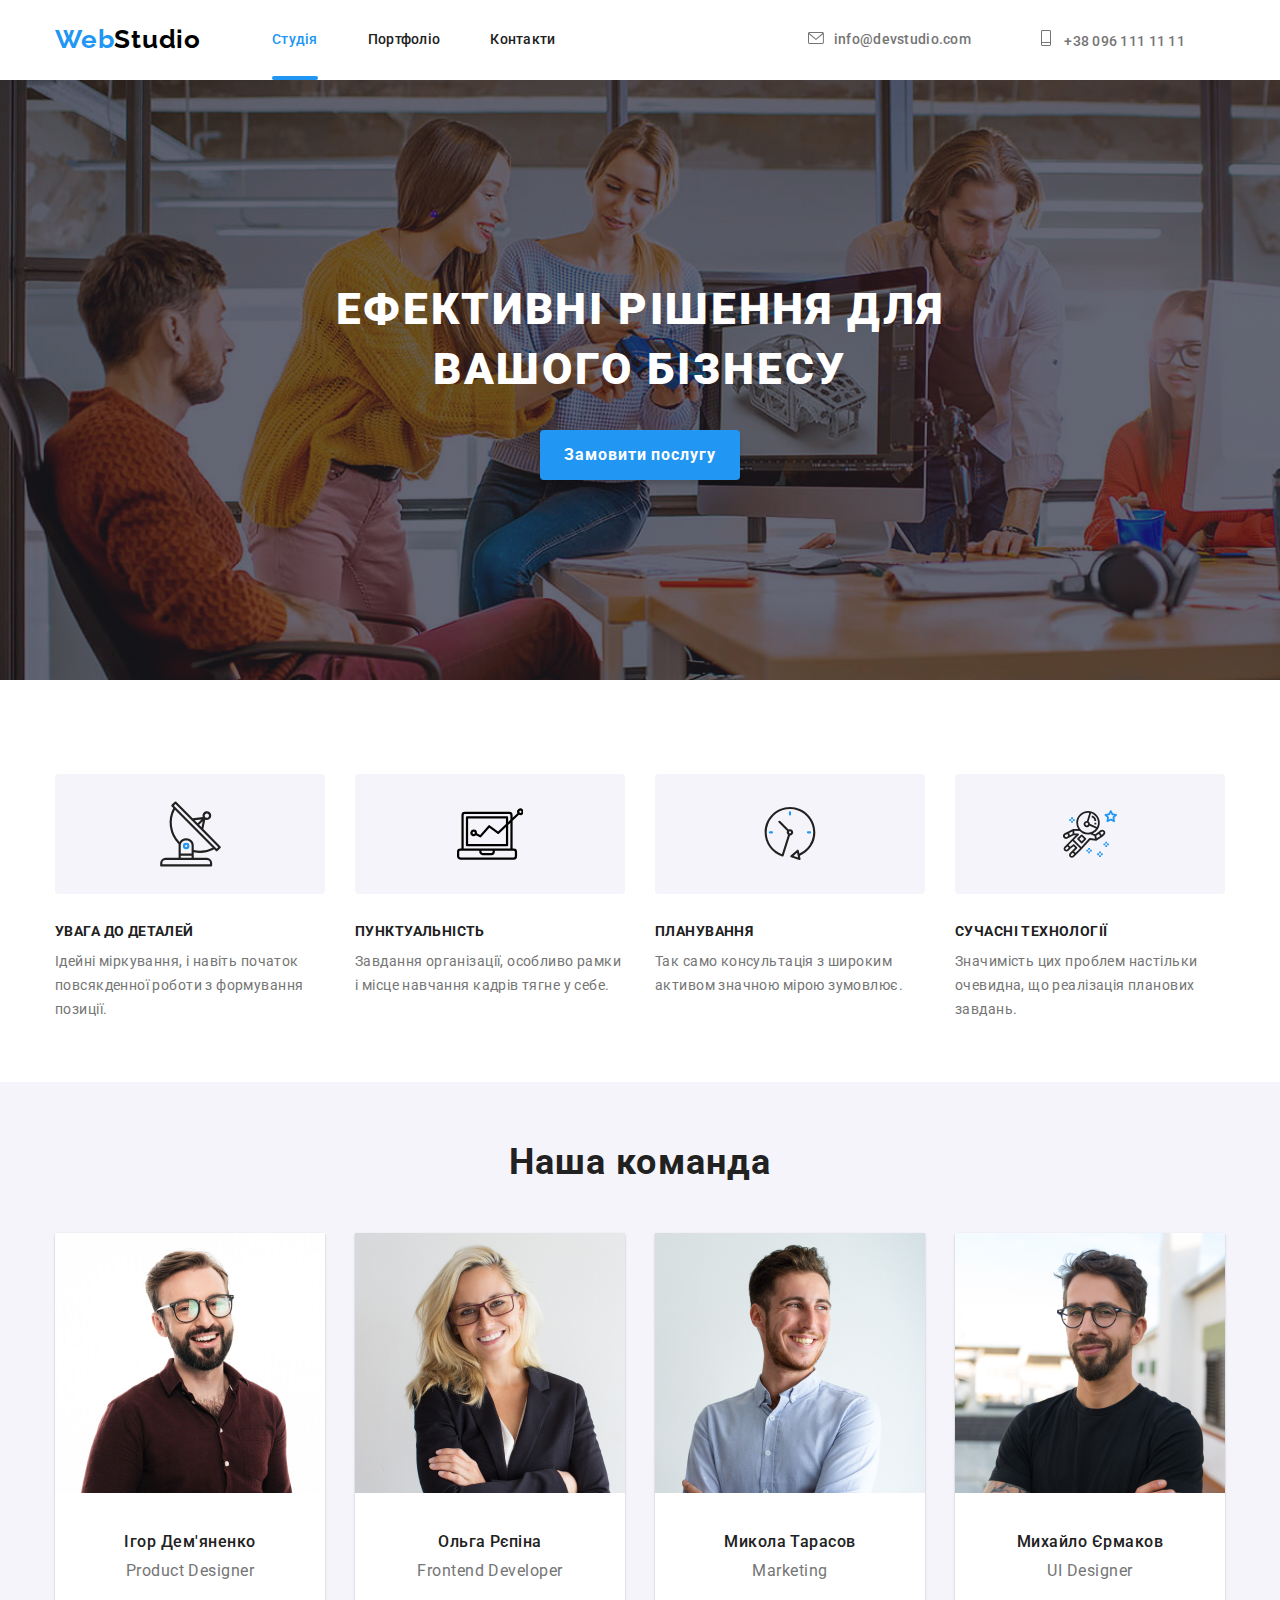
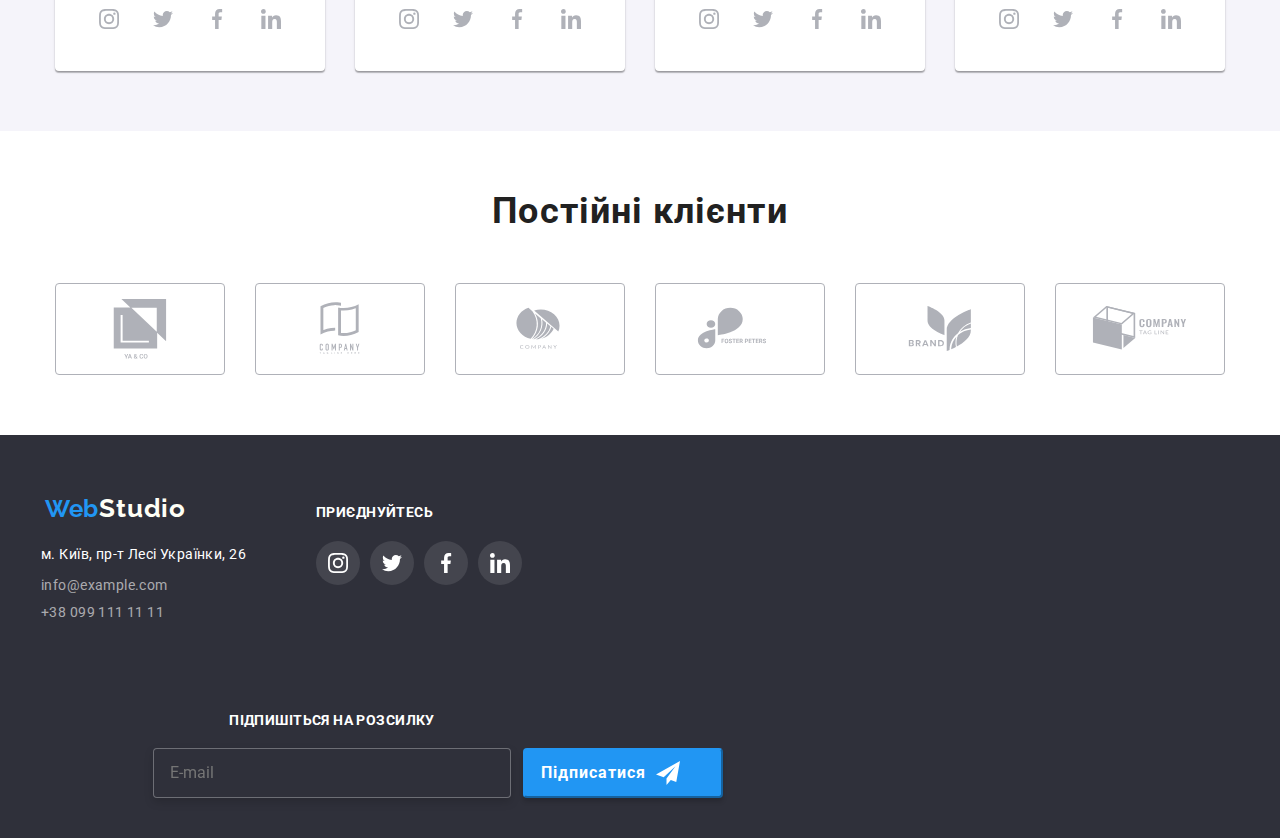
==== commit 62b3dcec: "Add files via upload" ====
--- a/index.html
+++ b/index.html
@@ -480,10 +480,9 @@
             </address>
             </div>
             <div class="social-network">
-                <div class="soc-foot-h3-div">
+                
                 <h3 class="soc-foot-h3">приєднуйтесь</h3>
-                </div>
-                <div class="ссс">
+                
                 <ul class="social-list-footer">
                     <li class="social-list-items">
                         <a href="" class="social-link-footer">
@@ -542,7 +541,6 @@
                    </button>
                    </div>
                 </form>
-            </div>
                 </div>
           
         </footer>
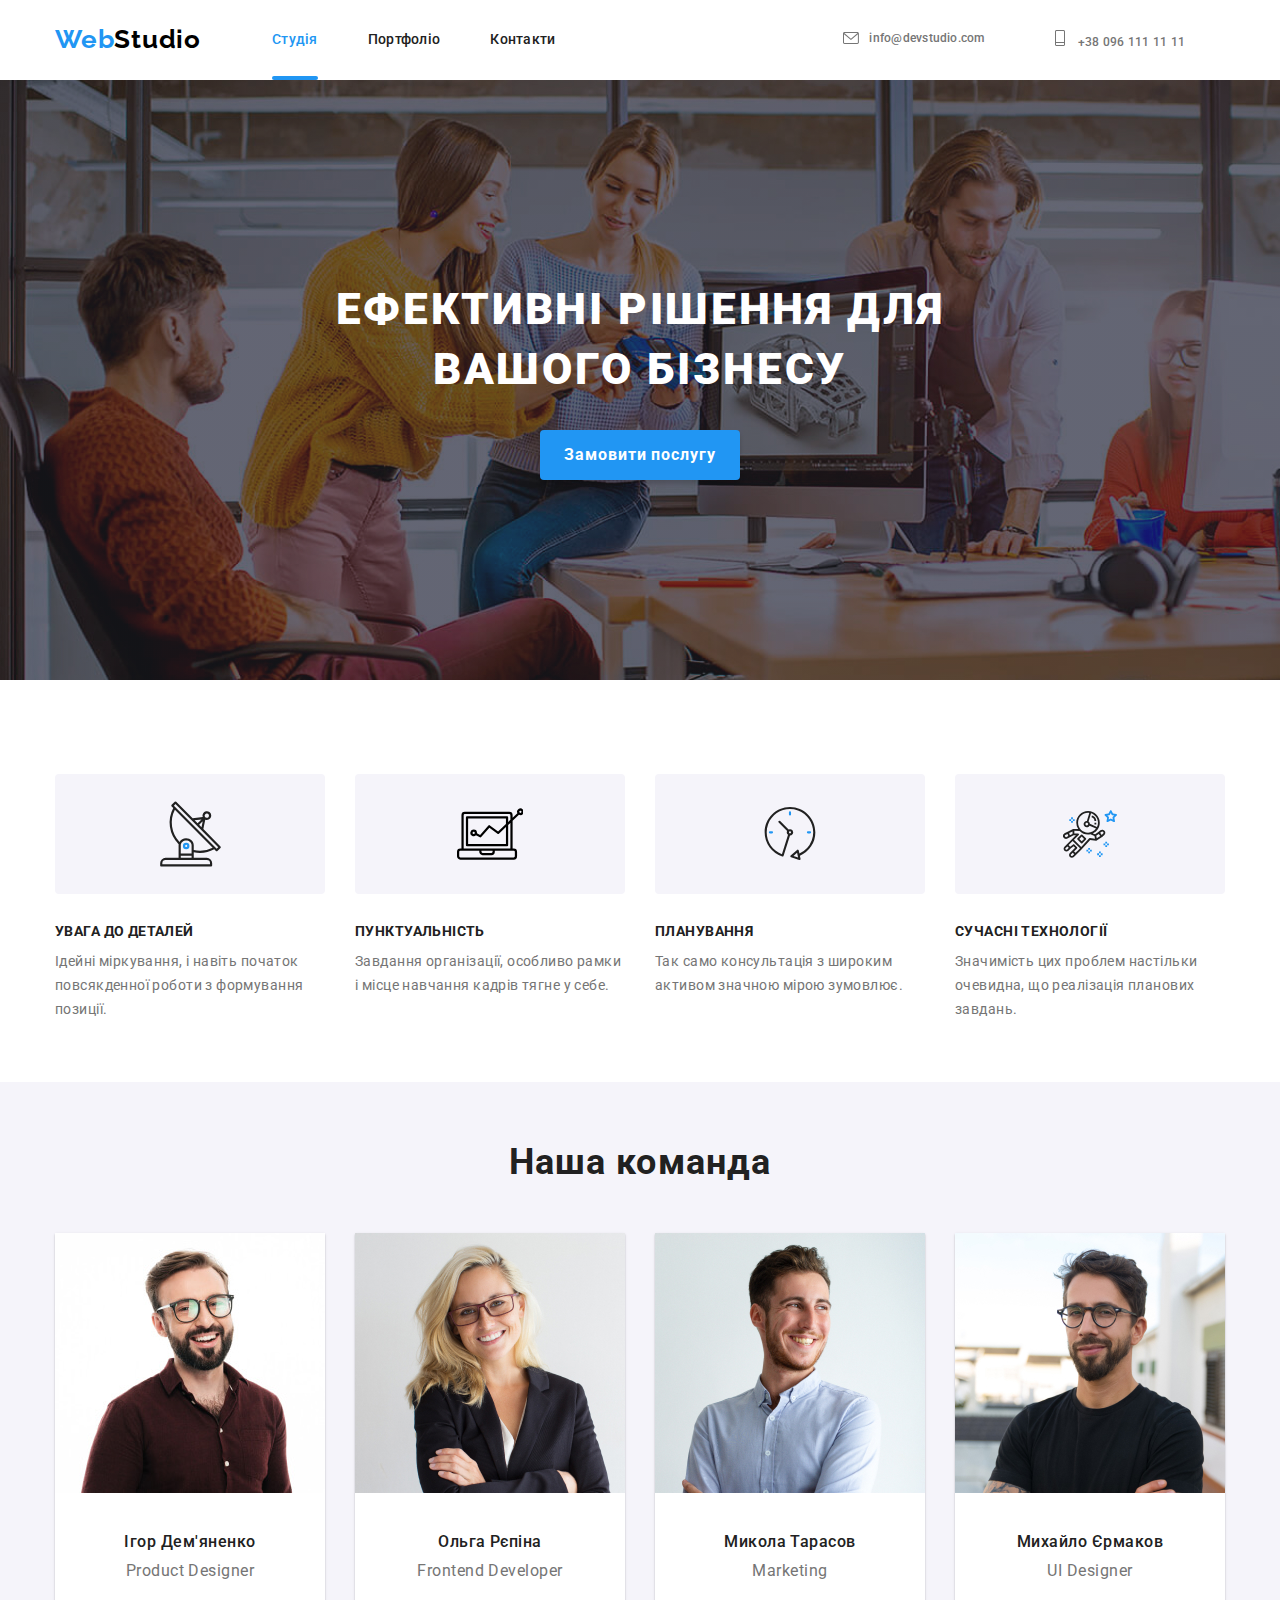
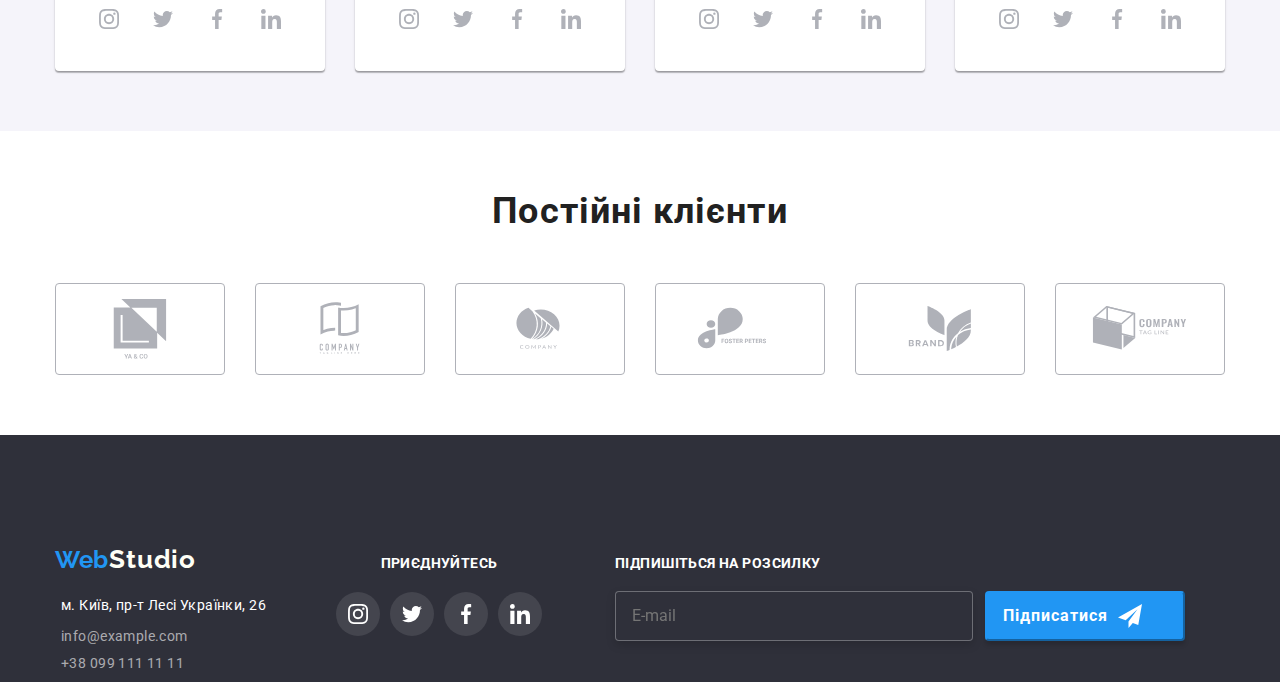
==== commit 666256f5: "Add files via upload" ====
--- a/index.html
+++ b/index.html
@@ -480,9 +480,7 @@
             </address>
             </div>
             <div class="social-network">
-                
                 <h3 class="soc-foot-h3">приєднуйтесь</h3>
-                
                 <ul class="social-list-footer">
                     <li class="social-list-items">
                         <a href="" class="social-link-footer">
@@ -515,8 +513,7 @@
                 </li>
               </ul>
              </div>
-                </div>
-               <div class="form-footer-div-1">
+                      <div class="form-footer-div-1">
                 <form class="form-footer">
                     <div class="label-div-footer">
                         <div class="label-span-footer-1">
@@ -541,6 +538,7 @@
                    </button>
                    </div>
                 </form>
+            </div>
                 </div>
           
         </footer>
--- a/css/main.min.css
+++ b/css/main.min.css
@@ -1 +1 @@
-﻿:root{--font-family-main: "Roboto", sans-serif;--font-family-logo: "Raleway", sans-serif;--knob-color: #2196F3;--text-color: #212121;--whitey-color: #FFFFFF;--mail-color: #757575}a{text-decoration:none}body{font-family:"Roboto",sans-serif}h1,h2,h3,p{margin-top:0;margin-bottom:0;margin-left:0}ul,ol{margin-top:0;margin-bottom:0;padding-left:0}.list{list-style:none}li{list-style-type:none}.cl{font-style:normal}img{max-width:100%;display:block;height:auto}button{cursor:pointer}.container{width:100%;padding-left:15px;padding-right:15px}@media screen and (min-width: 480px){.container{width:450px;margin-left:auto;margin-right:auto}}@media screen and (min-width: 768px){.container{width:768px}}@media screen and (min-width: 1200px){.container{width:1200px}}@media screen and (min-width: 1200px){.section{padding-top:94px;padding-bottom:94px}}@media screen and (min-width: 768px){.section{padding-top:60px;padding-bottom:60px}}@media screen and (max-width: 767px){.section{padding-top:60px;padding-bottom:60px}}button{cursor:pointer}.modal-btn{font-family:"Roboto",sans-serif;font-weight:700;font-size:16px;line-height:1.87;letter-spacing:.06em;border-radius:4px;box-shadow:0px 4px 4px rgba(0,0,0,.15);background-color:#2196f3;color:var(--whitey-color);cursor:pointer;width:200px;height:50px;border:0;transition:250ms cubic-bezier(0.4, 0, 0.2, 1)}.modal-btn:hover{background:#188ce8;box-shadow:0px 4px 4px rgba(0,0,0,.15)}.button-div-podpis{margin-left:12px}.button-podpis{width:200px;height:50px;cursor:pointer;background:#2196f3;box-shadow:0px 4px 4px rgba(0,0,0,.15);border-radius:4px;border-color:#2196f3;display:inline-flex;align-items:center}.podpis{font-family:"Roboto",sans-serif;font-weight:700;font-size:16px;line-height:1.87;letter-spacing:.06em;color:var(--whitey-color);margin:10px}.button-svg-podpis{width:24px;height:24px;fill:var(--whitey-color)}.modall-btm-button{position:absolute;top:8px;right:8px;display:flex;justify-content:center;align-items:center;width:30px;height:30px;border-radius:50%;background:#fff;border:1px solid rgba(0,0,0,.1);padding:0%}.modall-btm-button:hover .modall-close-btn,.modall-btm-button:focus .modall-close-btn{fill:#2196f3;transition:250ms cubic-bezier(0.4, 0, 0.2, 1)}.modall-btm-submit{width:200px;height:50px;background:#2196f3;border-radius:4px;margin-top:30px;border-color:var(--knob-color);margin:auto;display:block}.modall-btm-submit:hover,.modall-btm-submit:focus{background:#188ce8;transition:250ms cubic-bezier(0.4, 0, 0.2, 1)}.social-list{display:flex;justify-content:center;gap:10px;margin-top:16px}.social-list-link{display:flex;justify-content:center;align-items:center;width:44px;height:44px;border-radius:50%;background-color:#fff;transition:250ms cubic-bezier(0.4, 0, 0.2, 1)}.social-list-link:hover .social-list-icon,.social-list-link:focus .social-list-icon{fill:var(--whitey-color)}.social-list-link:hover,.social-list-link:focus{background-color:#2196f3}.social-list-icon{fill:#afb1b8}.social-list-footer{display:flex;justify-content:center;gap:10px;margin-top:20px}.social-list-item{height:44px;width:44px}.social-link-footer{color:#fff;background-color:rgba(255,255,255,.1);width:44px;height:44px;display:flex;border-radius:50%;justify-content:center;align-items:center;transition:250ms cubic-bezier(0.4, 0, 0.2, 1)}.social-link-footer:hover .social-link-footer:focus{background-color:var(--accent-color)}.social-link-footer:hover,.social-link-footer:focus{background-color:#2196f3}.soc-icon-footer{fill:currentColor;width:20px;height:20px}@media screen and (max-width: 768px){.mobile-menu{position:fixed;width:100vw;height:100vh;display:flex;justify-content:center;overflow-y:scroll;padding:48px 40px;z-index:1;top:0;left:0;background:#fff;box-shadow:0px 4px 8px rgba(0,0,0,.04),0px 2px 4px rgba(0,0,0,.08),0px 1px 3px rgba(0,0,0,.16);opacity:0;visibility:hidden;pointer-events:none;transition:250ms cubic-bezier(0.4, 0, 0.2, 1)}.mobile-menu.is-open{opacity:1;visibility:visible;pointer-events:auto}.mobile-menu_conteiner{position:relative;display:flex;flex-direction:column;justify-content:space-between}.mobaile-menu_li:not(last-child){padding-bottom:35px}.mobaile-menu_a{font-family:"Roboto",sans-serif;font-weight:500;font-size:40px;line-height:1.17;letter-spacing:.02em;color:#212121}.mobaile-menu_a:hover,.mobaile-menu_a:focus{color:#2196f3}.mobaile-menu_contact_number{font-family:"Roboto",sans-serif;font-weight:500;font-size:34px;line-height:1.17;letter-spacing:.02em;color:#2196f3;padding-bottom:32px}.mobaile-menu_contact_maill{font-family:"Roboto",sans-serif;font-weight:500;font-size:24px;line-height:1.16;letter-spacing:.02em;color:#757575}.mobaile-menu-social_li{display:inline-block;padding-right:15px}.mobaile-menu-social_li:not(:last-child){margin-right:10px;border-right:1px solid rgba(33,33,33,.2);padding-right:10px}.mobaile-text{font-family:"Roboto",sans-serif;font-size:18px;line-height:22px;letter-spacing:.02em;color:#2196f3}}@media screen and (min-width: 768px){.mobile-menu{display:none}}@media screen and (max-width: 767px){.page_header{padding-top:16px;padding-bottom:16px;display:flex;align-items:center;justify-content:space-between}.menu_ul{display:none}.contact_1{display:none}}@media screen and (min-width: 768px){.mobile-menu-open{display:none}.contact_maill{display:flex;flex-direction:row-reverse;font-family:var(--primary-font);font-style:normal;font-weight:500;font-size:12px;line-height:1.14;letter-spacing:.02em;color:#757575;transition:color 250ms cubic-bezier(0.4, 0, 0.2, 1)}.contact_maill:hover,.contact_maill:focus{color:#2196f3}}@media screen and (min-width: 1200px){.page_header{display:flex;align-items:center;justify-content:space-between}.contact_maill{display:flex;flex-direction:row-reverse;font-family:var(--primary-font);font-style:normal;font-weight:500;font-size:14px;line-height:1.14;letter-spacing:.02em;color:#757575;transition:color 250ms cubic-bezier(0.4, 0, 0.2, 1)}.contact_maill:hover,.contact_maill:focus{color:#2196f3}}.mobile-menu_close-btn{position:absolute;top:-30px;right:-5px;background-color:#fff;border:none;padding:0;line-height:0}.mobile-menu_close-icon:hover,.mobile-menu_close-icon:focus{fill:#2196f3;transition:250ms cubic-bezier(0.4, 0, 0.2, 1)}.page_header-container{display:flex;align-items:center;justify-content:space-between}.mobile-menu-open{background-color:#fff;border:none}.page_header{border-width:0 0 1rem 0;border:#ececec}.page_header{display:flex;align-items:center;justify-content:space-between}.nav{display:flex;align-items:center}.contact{display:flex;align-items:center}.contact-items :not(:last-child){margin-right:50px}.contact-items{display:flex;flex-direction:row-reverse;font-family:var(--primary-font);font-style:normal;font-weight:500;font-size:14px;line-height:1.14;letter-spacing:.02em;color:#757575;margin-right:50px}.menu_ul{display:flex;align-items:center}.menu-link:hover,.menu-link:focus{color:var(--accent-color)}.logotipe_blue{font-family:"Raleway";font-weight:700;font-size:26px;line-height:1.2;letter-spacing:.03em;color:var(--knob-color)}.logotip_black{font-family:"Raleway";font-weight:700;font-size:26px;line-height:1.2;letter-spacing:.03em;color:#000}.menu_item:not(:last-child){margin-right:50px}.menu-li{font-family:"Roboto",sans-serif;font-weight:500;font-size:14px;line-height:1.14;letter-spacing:.02em;color:var(--text-color);transition:color 250ms cubic-bezier(0.4, 0, 0.2, 1);position:relative;display:block;cursor:pointer}.menu-li:hover,.menu-li:focus{color:var(--knob-color)}.contact-phoun-number{display:flex;flex-direction:row-reverse;font-family:var(--primary-font);font-style:normal;font-weight:500;font-size:14px;line-height:1.14;letter-spacing:.02em;color:#757575}.menu-link-list{font-family:"Roboto",sans-serif;font-weight:500;font-size:14px;line-height:1.14px;letter-spacing:.02em;color:#757575}.contact-phoun-number{display:flex;flex-direction:row-reverse;font-family:var(--primary-font);font-style:normal;font-weight:500;font-size:14px;line-height:1.14;letter-spacing:.02em;color:#757575}.contact-maill-cont{justify-content:center;text-align:center}.contact_maill,.contact_maill_svg{margin-right:10px;fill:currentColor}.contact_1{margin-right:30px}.contact_1{margin-right:30px}.current::after{position:absolute;content:"";left:0;bottom:0;border-radius:2px;width:100%;height:4px;background-color:var(--text-color);border-radius:2px;transition:var(--transition-knob-color);bottom:-33px}.menu-li.current::after{position:absolute;display:block;height:4px;width:100%;background-color:var(--knob-color);border-radius:2px}.menu-li.current::after:hover::after{background-color:var(--text-color)}.current{color:var(--knob-color)}.logotipe-title{margin-right:71px}@media screen and (max-width: 767px){.page_title{font-weight:900;font-size:26px;line-height:42px;text-align:center;letter-spacing:.06em;text-transform:uppercase;color:var(--whitey-color);margin-bottom:30px;max-width:480px;margin-left:auto;margin-right:auto;width:360px;height:84px}.text{display:inline-block;justify-content:space-between;gap:30px}.text_li{width:100%;margin-bottom:30px}.satellite{height:120px;background-color:#f5f4fa;border-radius:4px;margin-bottom:30px;justify-content:center;align-items:center;display:flex}.li_h3{text-align:center;font-family:"Roboto",sans-serif;font-weight:700;font-size:14px;line-height:1.14;letter-spacing:.03em;text-transform:uppercase;color:var(--text-color);margin-bottom:10px}.h3_indent{font-family:"Roboto",sans-serif;font-weight:400;font-size:14px;line-height:1.71;letter-spacing:.03em;color:var(--mail-color)}.photo_section{display:none}.client-item{width:170px;height:92px}.client-link{display:flex;justify-content:center;align-items:center;width:170px;height:92px;border:1px solid #afb1b8;border-radius:4px;transition:250ms cubic-bezier(0.4, 0, 0.2, 1)}.client-link:hover .client-icon,.client-link:focus .client-icon{fill:#2196f3}.client-link:hover,.client-link:focus{border-color:#2196f3}.text1{padding-top:60px}.photo_section{padding-top:60px;padding-bottom:60px}.client-title{font-family:"Roboto",sans-serif;font-style:normal;font-weight:700;font-size:28px;line-height:1.16;text-align:center;letter-spacing:.03em;color:#212121;margin-bottom:30px}}@media screen and (min-width: 768px){.page_title{font-family:"Roboto",sans-serif;font-weight:900;font-size:26px;line-height:1.61;text-align:center;letter-spacing:.06em;text-transform:uppercase;color:var(--whitey-color);max-width:696px;margin-left:auto;margin-right:auto;margin-bottom:30px;width:360px;height:84px}.text_li{width:350px}.text{display:flex;flex-wrap:wrap;justify-content:space-between;gap:30px}.satellite{width:354px;height:120px;background-color:#f5f4fa;border-radius:4px;margin-bottom:30px;justify-content:center;align-items:center;display:flex}.h3_indent{font-family:"Roboto",sans-serif;font-weight:400;font-size:14px;line-height:1.71;letter-spacing:.03em;color:var(--mail-color)}.photo_section{display:none}.client-item{width:226px;height:92px}.client-link{display:flex;justify-content:center;align-items:center;width:226px;height:92px;border:1px solid #afb1b8;border-radius:4px;transition:250ms cubic-bezier(0.4, 0, 0.2, 1)}.client-link:hover .client-icon,.client-link:focus .client-icon{fill:#2196f3}.client-link:hover,.client-link:focus{border-color:#2196f3}.text1{padding-top:60px}.photo_section{padding-top:60px;padding-bottom:60px}.client-title{font-family:"Roboto",sans-serif;font-style:normal;font-weight:700;font-size:28px;line-height:1.16;text-align:center;letter-spacing:.03em;color:#212121;margin-bottom:30px}}@media screen and (min-width: 1200px){.page_title{font-family:"Roboto",sans-serif;font-weight:900;font-size:44px;line-height:1.36;text-align:center;letter-spacing:.06em;text-transform:uppercase;color:var(--whitey-color);margin-left:auto;margin-right:auto;width:696px;height:120px}.text_li{width:270px}.text{display:flex;justify-content:space-between;gap:30px}.h3_indent{font-family:"Roboto",sans-serif;font-weight:400;font-size:14px;line-height:1.71;letter-spacing:.03em;color:var(--mail-color)}.satellite{width:270px;height:120px;background-color:#f5f4fa;border-radius:4px;margin-bottom:30px;justify-content:center;align-items:center;display:flex}.li_h3{font-family:"Roboto",sans-serif;font-weight:700;font-size:14px;line-height:1.14;letter-spacing:.03em;text-transform:uppercase;color:var(--text-color);margin-bottom:10px}.client-list{display:flex;justify-content:center;gap:30px;margin-top:50px}.client-item{width:170px;height:92px}.client-link{display:flex;justify-content:center;align-items:center;width:170px;height:92px;border:1px solid #afb1b8;border-radius:4px;transition:250ms cubic-bezier(0.4, 0, 0.2, 1)}.client-link:hover .client-icon,.client-link:focus .client-icon{fill:#2196f3}.client-link:hover,.client-link:focus{border-color:#2196f3}.text1{padding-top:94px}.photo_section{padding-top:94px;padding-bottom:94px}.client-title{font-family:"Roboto",sans-serif;font-style:normal;font-weight:700;font-size:36px;line-height:1.16;text-align:center;letter-spacing:.03em;color:#212121;margin-bottom:30px}}.hero{background-position:center;padding-top:118px;padding-bottom:118px;background-color:#2f303a;background-size:cover;margin:0 auto;text-align:center;background-image:linear-gradient(rgba(47, 48, 58, 0.4), rgba(47, 48, 58, 0.4)),url("../images/hero/title.jpg")}@media screen and (min-resolution: 2dppx),(min-resolution: 192dpi),(min-device-pixel-ratio: 2){.hero{background-position:center;background-color:#2f303a;background-size:cover;margin:0 auto;text-align:center;padding-top:118px;padding-bottom:118px;background-image:linear-gradient(rgba(47, 48, 58, 0.4), rgba(47, 48, 58, 0.4)),url("../images/hero/hero-mobale/Header img@2x.jpg")}}@media screen and (min-width: 768px){.hero{background-position:center;background-repeat:no-repeat;padding-top:118px;padding-bottom:118px;background-size:cover;background-image:url("../images/hero/hero-tablet/Header img.jpg")}}@media screen and (min-width: 768px)and (min-device-pixel-ratio: 2),screen and (min-width: 768px)and (-webkit-min-device-pixel-ratio: 2),screen and (min-width: 768px)and (min-resolution: 192dpi),screen and (min-width: 768px)and (min-resolution: 2dppx){.hero{background-position:center;background-repeat:no-repeat;padding-top:118px;padding-bottom:118px;background-color:#2f303a;background-image:linear-gradient(rgba(47, 48, 58, 0.4), rgba(47, 48, 58, 0.4)),url("../images/hero/hero-tablet/Header img@2x.jpg ")}}@media screen and (min-width: 768px){.client-title{font-family:"Roboto",sans-serif;font-style:normal;font-weight:700;font-size:28px;line-height:1.16;text-align:center;letter-spacing:.03em;color:#212121;margin-bottom:30px}}@media screen and (min-width: 1200px){.hero{background-position:center;background-size:cover;background-repeat:no-repeat;padding-top:200px;padding-bottom:200px;background-color:#2f303a;background:rgba(47,48,58,.4);background-image:linear-gradient(rgba(47, 48, 58, 0.4), rgba(47, 48, 58, 0.4)),url("../images/hero/hero-destop/Img.jpg")}}@media screen and (min-width: 1200px)and (min-device-pixel-ratio: 2),screen and (min-width: 1200px)and (-webkit-min-device-pixel-ratio: 2),screen and (min-width: 1200px)and (min-resolution: 192dpi),screen and (min-width: 1200px)and (min-resolution: 2dppx){.hero{background-size:cover;background-repeat:no-repeat;background-position:center;padding-top:200px;padding-bottom:200px;background-color:#2f303a;background-image:linear-gradient(rgba(47, 48, 58, 0.4), rgba(47, 48, 58, 0.4)),url("../images/hero/hero-destop/Img@2x.jpg")}}@media screen and (min-width: 1200px){.client-title{font-family:"Roboto",sans-serif;font-style:normal;font-weight:700;font-size:36px;line-height:1.16;text-align:center;letter-spacing:.03em;color:#212121;margin-bottom:50px}}.client-list{display:flex;justify-content:center;gap:30px;flex-wrap:wrap;flex-basis:100%}.li_h3{font-family:"Roboto",sans-serif;font-weight:700;font-size:14px;line-height:1.14;letter-spacing:.03em;text-transform:uppercase;color:var(--text-color);margin-bottom:10px}.work{font-family:"Roboto",sans-serif;font-weight:700;font-size:36px;line-height:1.16;text-align:center;letter-spacing:.03em;color:var(--text-color);margin-bottom:50px}.work_photo{display:flex;justify-content:space-between}.client-icon{width:106px;height:60px;fill:#afb1b8;transition:250ms cubic-bezier(0.4, 0, 0.2, 1)}.photo-div-p{position:relative}.photo-p{position:absolute;display:flex;justify-content:center;align-items:center;font-size:14px;width:100%;height:70px;bottom:0;background:rgba(47,48,58,.8);font-weight:700;line-height:1.14;text-transform:uppercase;color:var(--whitey-color)}@media screen and (max-width: 767px){.team{font-family:"Roboto",sans-serif;font-size:28px;line-height:1.16;text-align:center;letter-spacing:.03em;color:var(--text-color);margin-bottom:50px}.employes{display:flex;flex-wrap:wrap;justify-content:space-between}.employes-card{background:#fff;box-shadow:0px 1px 3px rgba(0,0,0,.12),0px 1px 1px rgba(0,0,0,.14),0px 2px 1px rgba(0,0,0,.2);border-radius:0px 0px 4px 4px;margin-bottom:30px}}@media screen and (min-width: 768px){.team{font-family:"Roboto",sans-serif;font-size:28px;line-height:1.16;text-align:center;letter-spacing:.03em;color:var(--text-color);margin-bottom:30px}.employes{justify-content:center;gap:30px;display:flex;flex-wrap:wrap}.employes-card{background:#fff;box-shadow:0px 1px 3px rgba(0,0,0,.12),0px 1px 1px rgba(0,0,0,.14),0px 2px 1px rgba(0,0,0,.2);border-radius:0px 0px 4px 4px}}@media screen and (min-width: 1199px){.team{font-family:"Roboto",sans-serif;font-size:36px;line-height:1.16;text-align:center;letter-spacing:.03em;color:var(--text-color);margin-bottom:50px}.employes{display:flex;flex-wrap:wrap}.employes-card{background:#fff;box-shadow:0px 1px 3px rgba(0,0,0,.12),0px 1px 1px rgba(0,0,0,.14),0px 2px 1px rgba(0,0,0,.2);border-radius:0px 0px 4px 4px}}.employes-section{background:#f5f4fa}.name-position{padding-top:30px;padding-bottom:30px}.suptitle{font-family:"Roboto",sans-serif;font-weight:500;font-size:16px;line-height:1.18;text-align:center;letter-spacing:.03em;color:var(--text-color);margin:10px}.suptitles{font-family:"Roboto",sans-serif;font-size:16px;line-height:1.18;text-align:center;letter-spacing:.03em;color:var(--mail-color);margin-bottom:16px}.produkt{font-family:"Roboto",sans-serif;font-size:16px;line-height:1.19px;text-align:center;letter-spacing:.03em;color:var(--mail-color)}.olga{font-family:"Roboto",sans-serif;font-size:16px;line-height:1.19;text-align:center;letter-spacing:.03em;color:var(--knob-color)}.nik{font-family:"Roboto",sans-serif;font-size:16px;line-height:1.19;text-align:center;letter-spacing:.03em;color:var(--text-color)}.mih{font-family:"Roboto",sans-serif;font-size:16px;line-height:1.19;text-align:center;letter-spacing:.03em;color:var(--text-color)}@media screen and (max-width: 768px){.footer_div_2{text-align:center}.ссс{margin-right:137px}.footer_div_2{margin-left:0px}.contact-footer{margin-left:0px}.soc-foot-h3-div{margin-left:20px}.logotipe_blue_end{font-family:"Raleway",sans-serif;font-weight:700;font-size:24px;line-height:1.16;letter-spacing:.03em;color:var(--knob-color);text-align:center}}@media screen and (min-width: 768px){.footer_div_2{margin-left:115px}.social-network{margin-top:-115px;margin-left:400px;margin-bottom:100px}.address{margin-left:0px}.contact-footer{margin-left:0px}.soc-foot-h3-div{margin-left:110px}.form-footer-div-1{margin-right:166px;margin-left:166px}.logotipe_blue_end{font-family:"Raleway",sans-serif;font-weight:700;font-size:24px;line-height:1.16;letter-spacing:.03em;color:var(--knob-color);text-align:center}}@media screen and (min-width: 1200px){.logologo{margin-top:-20px}.logotipe_blue_end{font-family:"Raleway",sans-serif;font-weight:700;font-size:26px;line-height:1.19px;letter-spacing:.03em;color:var(--knob-color)}.logotip_blake_end{font-family:"Raleway",sans-serif;font-weight:700;font-size:26px;line-height:1.19px;letter-spacing:.03em;color:#fffff6}.footer_div_2{margin-left:20px;flex-shrink:0}.footer_div{display:flex;align-items:baseline;margin-right:71px}.log-item{margin-right:70px}.logo-footer{width:auto;font-weight:700;font-size:26px;line-height:1.19;margin-bottom:20px;text-decoration:none;display:block;margin-left:20px}.logotipe_blue_end{font-family:"Raleway",sans-serif;font-weight:700;font-size:26px;line-height:1.19px;letter-spacing:.03em;color:var(--knob-color)}.logotip_blake_end{font-family:"Raleway",sans-serif;font-weight:700;font-size:26px;line-height:1.19px;letter-spacing:.03em;color:#fffff6}.cl1{font-family:"Roboto",sans-serif;font-style:normal;font-weight:400;font-size:14px;line-height:1.71px;letter-spacing:.03em;color:#fff}.soc-foot-h3-div{margin-left:0px}.cl21{margin-bottom:9px}.adres_list_end{margin-bottom:9px}.adres_footer{margin-top:20px;margin-bottom:9px;font-family:var(--primary-font);font-size:14px;line-height:1.71;letter-spacing:.03em;color:#fff;font-style:normal}.contact-footer{margin-left:-40px}.address{margin-bottom:90px;margin-left:6px}.nomer{font-style:normal}.social-network{margin-left:70px}.soc-foot-h3{margin-bottom:20px;font-family:"Roboto";font-style:normal;font-weight:700;font-size:14px;line-height:1.14;letter-spacing:.03em;text-transform:uppercase;color:#fff}.label-span-footer{font-family:"Roboto",sans-serif;font-style:normal;font-weight:700;font-size:14px;line-height:16px;letter-spacing:.03em;text-transform:uppercase;color:#fff;margin-bottom:20px}.form-footer{display:flex;-webkit-box-align:end;-ms-flex-align:end;align-items:flex-end;margin-left:73px}.label-input-footer{width:358px;height:50px;border:1px solid rgba(255,255,255,.3);filter:drop-shadow(0px 4px 4px rgba(0, 0, 0, 0.15));border-radius:4px;background-color:#2f303a;color:#f5f4fa;transition:250ms cubic-bezier(0.4, 0, 0.2, 1);padding-left:16px}.label-input-footer:focus{outline:none;border-color:var(--whitey-color)}.logotipe_blue_end{font-family:"Raleway",sans-serif;font-weight:700;font-size:24px;line-height:1.16;letter-spacing:.03em;color:var(--knob-color);text-align:center;margin-left:-30px}}.logotip_blake_end{font-family:"Raleway",sans-serif;font-weight:700;font-size:26px;line-height:1.19px;letter-spacing:.03em;color:#fffff6;text-align:center}.footer{padding-top:60px;background:#2f303a}.contact_end{font-family:"Roboto",sans-serif;font-weight:400;font-size:14px;line-height:1.71px;letter-spacing:.03em;color:rgba(255,255,255,.6);font-style:normal;text-align:center}@media screen and (max-width: 767px){.modall-btm{width:90%;position:absolute;top:50%;left:50%;transform:translate(-50%, -50%);padding:40px;background-color:#fff}.input-btm{width:100%;height:40px;left:576px;top:314px;border:1px solid rgba(33,33,33,.2);border-radius:4px;margin-bottom:10px;padding-left:42px;transition:border-color 250ms cubic-bezier(0.4, 0, 0.2, 1)}.input-btm:focus{outline:none;border-color:var(--knob-color)}.input-btm:focus+.modal-btm-spann{fill:var(--knob-color)}.text-modal-footer{font-family:"Roboto",sans-serif;font-weight:400;font-size:11px;line-height:1.16;letter-spacing:.03em;color:#757575}.bacdrop{position:fixed;z-index:100;top:0;left:0;width:100%;height:100%;background:rgba(0,0,0,.2);transition:opacity 250ms cubic-bezier(0.4, 0, 0.2, 1),visibility 250ms cubic-bezier(0.4, 0, 0.2, 1)}.bacdrop.is-hidden{opacity:0;visibility:hidden;pointer-events:none}}@media screen and (min-width: 768px){.modall-btm{position:absolute;top:50%;left:50%;transform:translate(-50%, -50%);padding:40px;width:450px;height:609px;background-color:#fff}.input-btm{width:100%;height:40px;left:576px;top:314px;border:1px solid rgba(33,33,33,.2);border-radius:4px;margin-bottom:10px;padding-left:42px;transition:border-color 250ms cubic-bezier(0.4, 0, 0.2, 1)}.input-btm:focus{outline:none;border-color:var(--knob-color)}.input-btm:focus+.modal-btm-spann{fill:var(--knob-color)}.text-modal-footer{font-family:"Roboto",sans-serif;font-weight:400;font-size:11px;line-height:1.16;letter-spacing:.03em;color:#757575}.bacdrop{position:fixed;z-index:100;top:0;left:0;width:100%;height:100%;background:rgba(0,0,0,.2);transition:opacity 250ms cubic-bezier(0.4, 0, 0.2, 1),visibility 250ms cubic-bezier(0.4, 0, 0.2, 1)}.bacdrop.is-hidden{opacity:0;visibility:hidden;pointer-events:none}}@media screen and (min-width: 1200px){.modall-btm{position:absolute;top:50%;left:50%;transform:translate(-50%, -30%);padding:40px;width:528px;height:609px;background-color:#fff}.input-btm{width:100%;height:40px;left:576px;top:314px;border:1px solid rgba(33,33,33,.2);border-radius:4px;margin-bottom:10px;padding-left:42px;transition:border-color 250ms cubic-bezier(0.4, 0, 0.2, 1)}.input-btm:focus{outline:none;border-color:var(--knob-color)}.input-btm:focus+.modal-btm-spann{fill:var(--knob-color)}.text-modal-footer{font-family:"Roboto",sans-serif;font-weight:400;font-size:14px;line-height:2;letter-spacing:.03em;color:#757575}.bacdrop{position:fixed;z-index:100;top:0;left:0;width:100%;height:70%;background:rgba(0,0,0,.2);transition:opacity 250ms cubic-bezier(0.4, 0, 0.2, 1),visibility 250ms cubic-bezier(0.4, 0, 0.2, 1)}.bacdrop.is-hidden{opacity:0;visibility:hidden;pointer-events:none}}.modal-btm-form{margin-top:12px}.modal_btm_p{font-family:"Roboto",sans-serif;font-style:normal;font-weight:700;font-size:20px;line-height:23px;text-align:center;letter-spacing:.03em;color:#212121}.modal-name,.modal-phone,.modal-maill,.modal-coment{display:flex;font-family:"Roboto",sans-serif;font-style:normal;font-size:12px;line-height:1.17;padding-bottom:4px;letter-spacing:.01em;color:#757575}.modal-btm-name,.modal-btm-phone,.modal-btm-maill,.modal-btm-coment{margin-bottom:10px}.modal-btm-coment{width:100%;height:120px;padding:12px;padding-left:16px;padding-right:16px;resize:none;transition:border-color 250ms cubic-bezier(0.4, 0, 0.2, 1);border:1px solid rgba(33,33,33,.2);border-radius:4px;font-size:12px;line-height:14px;letter-spacing:.01em;color:rgba(117,117,117,.5)}.modal-btm-coment:focus{outline:none;border-color:var(--knob-color)}.input-btm-s{width:448px;height:120px;left:576px;top:314px;border:1px solid rgba(33,33,33,.2);border-radius:4px}.modal-icon-icon{color:#212121}.zgoda{display:flex;justify-content:center;align-items:center}.input-zgody{width:1px;height:1px;margin:-1px;border:0;padding:0;white-space:nowrap;clip-path:inset(100%);clip:rect(0 0 0 0);overflow:hidden;position:absolute}.input-zgody:checked+.span-zgody{background-color:#2196f3;color:#f5f4fa;background-image:url(../images/modal-wind-ikon/symbol-defs.svg#icon-gal);background-position:center;background-size:contain;background-origin:border-box;padding-left:1px}.span-zgody{display:flex;width:16px;height:14px;border:1px solid #212121;border-radius:2px;margin-right:7px;align-items:center}.svg-zgody{fill:#fff}.umowa{color:#188ce8;text-decoration:underline}.modall-btm-b2-span{font-family:"Roboto";font-style:normal;font-weight:700;font-size:16px;line-height:30px;text-align:center;letter-spacing:.06em;color:#fff}.input-zgody{width:16px;height:15px;margin-right:7px}.umowa-zgody{margin-top:5px;margin-bottom:30px}.modal-btm-spann{display:block;width:12px;height:12px;color:#212121;position:absolute;top:50%;left:12px;transform:translate(0%, -90%);transition:250ms cubic-bezier(0.4, 0, 0.2, 1)}.modal-btm-spann:focus{fill:var(--knob-color);transition:250ms cubic-bezier(0.4, 0, 0.2, 1)}.modal-btm-div{position:relative}:root{--font-family-main: "Roboto", sans-serif;--font-family-logo: "Raleway", sans-serif;--knob-color: #2196F3;--text-color: #212121;--whitey-color: #FFFFFF;--mail-color: #757575}a{text-decoration:none}h1,h2,h3,p{margin:0;padding-left:0}ul,ol{margin:0;padding-left:0}.list{list-style:none}li{list-style-type:none}.rif{font-style:normal}.container{padding-left:15px;padding-right:15px}@media screen and (min-width: 480px){.container{width:450px;margin-left:auto;margin-right:auto}}@media screen and (min-width: 768px){.container{width:768px}}@media screen and (min-width: 1200px){.container{width:1200px}}@media screen and (max-width: 1200px){.page-header{border-bottom:#ececec 1px solid}}@media screen and (max-width: 768px){.page-header{border-bottom:#ececec 1px solid}.menu_ul{display:none}.contact{display:none;display:flex;align-items:center}}@media screen and (max-width: 767px){.page-header{padding-top:16px;padding-bottom:16px;border-bottom:#ececec 1px solid}.menu-item{display:none}.contact_li{display:none}.mobile-menu_close-btn_portfolio{position:absolute;top:10px;right:15px;background-color:#fff;border:none;padding:0;line-height:0}}.mobile-menu_close-portfolio_icon:hover,.mobile-menu_close-portfolio_icon:focus{fill:#2196f3;transition:250ms cubic-bezier(0.4, 0, 0.2, 1)}.mobile-menu-open-p{background-color:#fff;border:none;padding:0}.mobile-menu-open-p.is-open{opacity:1;transform:translateX(0)}.page-header-container{display:flex;align-items:center;justify-content:space-between}.page-nav{display:flex;align-items:center}.contact{display:none;align-items:center}.contact-items :not(:last-child){margin-right:50px}.contact-items{display:flex;flex-direction:row-reverse;font-family:var(--primary-font);font-style:normal;font-weight:500;font-size:14px;line-height:1.14;letter-spacing:.02em;color:#757575;margin-right:50px}.menu-li{display:flex;align-items:center}.menu-link:hover,.menu-link:focus{color:var(--accent-color)}.logotipe-blue{font-family:"Raleway";font-weight:700;font-size:26px;line-height:1.2;letter-spacing:.03em;color:var(--knob-color)}.logotip-black{font-family:"Raleway";font-weight:700;font-size:26px;line-height:1.2;letter-spacing:.03em;color:#000}.menu-item:not(:last-child){margin-right:50px}.menu-ul-header{display:flex;align-items:center;margin-left:60px}.menu-li{font-family:"Roboto",sans-serif;font-weight:500;font-size:14px;padding-top:32px;padding:32px 0;line-height:1.14;letter-spacing:.02em;margin-left:auto;color:var(--text-color);transition:transform 250ms cubic-bezier(0.4, 0, 0.2, 1);position:relative;display:block;cursor:pointer}.menu-li:hover,.menu-li:focus{color:var(--knob-color)}.contact-phoun-number{display:flex;flex-direction:row-reverse;font-family:var(--primary-font);font-style:normal;font-weight:500;font-size:14px;line-height:1.14;letter-spacing:.02em;color:#757575}.menu-link-list{font-family:"Roboto",sans-serif;font-weight:500;font-size:14px;line-height:1.14px;letter-spacing:.02em;color:#757575}.contact-maill{display:flex;flex-direction:row-reverse;font-family:var(--primary-font);font-style:normal;font-weight:500;font-size:14px;line-height:1.14;letter-spacing:.02em;color:#757575}.contact-maill:hover,.contact-maill:focus{color:#2196f3}.contact-phoun-number{display:flex;flex-direction:row-reverse;font-family:var(--primary-font);font-style:normal;font-weight:500;font-size:14px;line-height:1.14;letter-spacing:.02em;color:#757575}.contact-maill-cont{justify-content:center;text-align:center}.contact-maill .contact-maill-svg{margin-right:10px;fill:currentColor}.contact_li{margin-right:30px}.current::after{content:"";background-color:var(--text-color);transition:var(--transition-knob-color)}.menu-li.current::after{position:absolute;display:block;bottom:0px;height:4px;width:100%;background-color:var(--knob-color);border-radius:2px}.menu-li.current::after:hover::after{background-color:var(--text-color)}.current{color:var(--knob-color)}@media screen and (max-width: 767px){.photo-top{display:flex;flex-wrap:wrap;margin-top:50px;gap:30px;background:#fff}.section-project{padding-top:60px;padding-bottom:60px}}@media screen and (min-width: 768px){.photo-top{display:flex;flex-wrap:wrap;margin-top:50px;gap:30px;background:#fff}.contact{margin-left:100px;display:flex;flex-wrap:wrap;gap:10px}.section-project{padding-top:60px;padding-bottom:60px}}@media screen and (min-width: 1199px){.photo-top{display:flex;flex-wrap:wrap;margin-top:50px;gap:30px;background:#fff}.contact{display:flex;flex-wrap:wrap;gap:30px}.section-project{padding-top:94px;padding-bottom:94px}}.foto-div{padding:20px;background:#fff;border:1px solid #eee}.photo_h3{font-family:"Roboto",sans-serif;font-weight:700;font-size:17px;line-height:2;letter-spacing:.06em;color:var(--text-color)}.h3_p{font-family:"Roboto",sans-serif;font-weight:400;font-size:16px;line-height:1.87;letter-spacing:.03em;color:var(--mail-color);display:block;max-width:100%;height:auto;margin-top:4px}.project-photo-top:hover{box-shadow:0px 1px 1px rgba(0,0,0,.12),0px 4px 4px rgba(0,0,0,.06),1px 4px 6px rgba(0,0,0,.16)}.imphoto{display:block;max-width:100%;height:auto}.im-photo-text-div{position:relative;overflow:hidden}.im-photo-text{display:block;position:relative;overflow:hidden}.im-photo-text:hover .photo-text,.im-photo-text:focus .photo-text{transform:translate(0, 0)}.photo-text{font-family:"Roboto";font-style:normal;font-weight:400;font-size:18px;line-height:1.56;width:100%;height:100%;transform:translate(0, 100%);transition:transform 250ms cubic-bezier(0.4, 0, 0.2, 1);overflow:hidden;position:absolute;color:var(--whitey-color);background:rgba(33,150,243,.9);padding-left:24px;padding-right:24px;padding-top:63px}.im-photo-text-bige{position:relative;overflow:hidden}.im-photo-text-bige:hover .photo-text,.im-photo-text-bige:focus .photo-text{transform:translate(0, 0)}@media screen and (max-width: 768px){.adres_footer{margin-top:20px;margin-bottom:8px;font-family:var(--primary-font);font-size:14px;line-height:1.71;letter-spacing:.03em;color:#fff;font-style:normal;text-align:center}.social-network{margin-top:60px;margin-left:120px}.form-footer-div-1{vertical-align:auto;padding-bottom:40px}.form-footer{-webkit-box-align:end;-ms-flex-align:end;align-items:flex-end}.logotipe_div_2{text-align:center;flex-shrink:0}.soc-foot-h3{margin-right:200px;margin-bottom:20px;font-family:"Roboto";font-style:normal;font-weight:700;font-size:14px;line-height:1.14;letter-spacing:.03em;text-transform:uppercase;color:#fff}.logotipe_end{align-items:baseline}.list_li_footer{margin-bottom:8px}.form-footer{-webkit-box-align:end;-ms-flex-align:end;align-items:flex-end}.soc-foot-h3-div-2{margin-left:20px}.label-div-footer{padding-top:30px}.label-span-footer{font-family:"Roboto",sans-serif;font-weight:700;font-size:14px;line-height:16px;text-align:center;letter-spacing:.03em;text-transform:uppercase;color:#fff}.label-input-footer{width:100%;height:50px;border:1px solid rgba(255,255,255,.3);filter:drop-shadow(0px 4px 4px rgba(0, 0, 0, 0.15));border-radius:4px;background-color:#2f303a;color:#f5f4fa;transition:250ms cubic-bezier(0.4, 0, 0.2, 1);padding-left:16px}.label-input-footer:focus{outline:none;border-color:var(--whitey-color)}.label-span-footer{font-family:"Roboto",sans-serif;font-style:normal;font-weight:700;font-size:14px;line-height:16px;letter-spacing:.03em;text-transform:uppercase;color:#fff;margin-bottom:20px}.logotipe_blu{font-family:"Raleway",sans-serif;font-weight:700;font-size:26px;line-height:1.19px;letter-spacing:.03em;color:var(--knob-color)}}@media screen and (min-width: 768px){.adres_footer{margin-left:-40px;margin-top:20px;margin-bottom:9px;font-family:var(--primary-font);font-size:14px;line-height:1.71;letter-spacing:.03em;color:#fff;font-style:normal}.logotipe_div_2{margin-left:115px;flex-shrink:0}.soc-foot-h3{margin-bottom:20px;font-family:"Roboto";font-style:normal;font-weight:700;font-size:14px;line-height:1.14;letter-spacing:.03em;text-transform:uppercase;color:#fff}.logotipe_end{align-items:baseline}.list_li_footer{margin-bottom:9px}.form-footer{-webkit-box-align:end;-ms-flex-align:end;padding-bottom:40px}.label-span-footer{font-family:"Roboto",sans-serif;font-style:normal;font-weight:700;font-size:14px;line-height:16px;letter-spacing:.03em;text-transform:uppercase;color:#fff;margin-bottom:20px;text-align:center}.label-input-footer{width:100%;height:50px;border:1px solid rgba(255,255,255,.3);filter:drop-shadow(0px 4px 4px rgba(0, 0, 0, 0.15));border-radius:4px;background-color:#2f303a;color:#f5f4fa;transition:250ms cubic-bezier(0.4, 0, 0.2, 1);padding-left:16px}.label-input-footer:focus{outline:none;border-color:var(--whitey-color)}.soc-foot-h3-div-2{margin-left:110px}.logotipe_blu{font-family:"Raleway",sans-serif;font-weight:700;font-size:26px;line-height:1.19px;letter-spacing:.03em;color:var(--knob-color)}}@media screen and (min-width: 1199px){.adres_footer{margin-top:20px;margin-bottom:9px;font-family:var(--primary-font);font-size:14px;line-height:1.71;letter-spacing:.03em;color:#fff;font-style:normal}.social-network{margin-left:70px}.adress{margin-left:6px}.form-footer{display:flex;-webkit-box-align:end;-ms-flex-align:end;align-items:flex-end}.logotipe_div_2{flex-shrink:0}.soc-foot-h3{margin-left:0px;margin-bottom:20px;font-family:"Roboto";font-style:normal;font-weight:700;font-size:14px;line-height:1.14;letter-spacing:.03em;text-transform:uppercase;color:#fff}.logotipe_div_2{margin-left:20px}.logotipe_end{display:flex;align-items:baseline}.list_li_footer{margin-left:-35px;margin-bottom:9px}.form-footer-div-1{margin-top:none;margin-left:80px}.form-footer{display:flex;-webkit-box-align:end;-ms-flex-align:end;align-items:flex-end}.label-span-footer{font-family:"Roboto",sans-serif;font-style:normal;font-weight:700;font-size:14px;line-height:16px;letter-spacing:.03em;text-transform:uppercase;color:#fff;margin-bottom:20px}.label-input-footer{width:358px;height:50px;border:1px solid rgba(255,255,255,.3);filter:drop-shadow(0px 4px 4px rgba(0, 0, 0, 0.15));border-radius:4px;background-color:#2f303a;color:#f5f4fa;transition:250ms cubic-bezier(0.4, 0, 0.2, 1);padding-left:16px}.label-input-footer:focus{outline:none;border-color:var(--whitey-color)}.soc-foot-h3-div-2{margin-left:0px}.logotipe_blu{font-family:"Raleway",sans-serif;font-weight:700;font-size:26px;line-height:1.19px;letter-spacing:.03em;color:var(--knob-color);margin-left:-30px}}.footer{padding-top:60px;background:#2f303a}.log-item{margin-right:70px}.logotipe_white{font-family:"Raleway",sans-serif;font-weight:700;font-size:26px;line-height:1.19px;letter-spacing:.03em;color:#fffff6}.cl1{font-family:"Roboto",sans-serif;font-style:normal;font-weight:400;font-size:14px;line-height:1.71px;letter-spacing:.03em;color:#fff}.adres_footer_cont{font-family:"Roboto",sans-serif;font-weight:400;font-size:14px;line-height:1.71px;letter-spacing:.03em;color:rgba(255,255,255,.6);font-style:normal}.cl21{margin-bottom:9px}.nomer{font-style:normal}.social-list-footer{display:flex;justify-content:center;gap:10px;margin-top:20px}.social-list-item{height:44px;width:44px}.social-link-footer{color:#fff;background-color:rgba(255,255,255,.1);width:44px;height:44px;display:flex;border-radius:50%;justify-content:center;align-items:center;transition:250ms cubic-bezier(0.4, 0, 0.2, 1)}.social-link-footer:hover .social-link-footer:focus{background-color:var(--accent-color)}.social-link-footer:hover,.social-link-footer:focus{background-color:#2196f3}.soc-icon-footer{fill:currentColor;width:20px;height:20px}@media screen and (max-width: 768px){.menu-but{display:flex;align-items:center;flex-wrap:wrap;gap:8px;margin-bottom:34}.button-div-podpis{margin-top:20px;margin-left:85px}}@media screen and (min-width: 768px){.menu-but{display:flex;align-items:center;justify-content:center;flex-wrap:wrap;gap:8px;margin-bottom:34}.button-div-podpis{margin-top:20px;margin-left:100px}}@media screen and (min-width: 1200px){.menu-but{display:flex;align-items:center;justify-content:center;flex-wrap:wrap;gap:8px;margin-bottom:34}.button-div-podpis{margin-left:12px}}.button_li{font-family:"Roboto";font-style:normal;font-weight:500;font-size:16px;line-height:26px;text-align:center;letter-spacing:.03em;color:var(--text-color);padding-top:6px;padding-bottom:6px;padding-left:22px;padding-right:22px;line-height:1.37;transition:250ms cubic-bezier(0.4, 0, 0.2, 1);border:0;border-radius:4px}.button_li:hover,.button_li:focus{background-color:var(--knob-color);color:var(--whitey-color);box-shadow:0px 3px 1px rgba(77,138,228,.1),0px 1px 2px rgba(0,0,0,.08),0px 2px 2px rgba(0,0,0,.12);box-shadow:250ms cubic-bezier(0.4, 0, 0.2, 1)}.button-podpis{width:200px;height:50px;cursor:pointer;background:#2196f3;box-shadow:0px 4px 4px rgba(0,0,0,.15);border-radius:4px;border-color:#2196f3;display:inline-flex;align-items:center}.podpis{font-family:"Roboto",sans-serif;font-weight:700;font-size:16px;line-height:1.87;letter-spacing:.06em;color:var(--whitey-color);margin:10px}.button-svg-podpis{width:24px;height:24px;fill:var(--whitey-color)}.social-list-footer{display:flex;justify-content:center;gap:10px;margin-top:20px}.social-list-item{height:44px;width:44px}.social-link-footer{color:#fff;background-color:rgba(255,255,255,.1);width:44px;height:44px;display:flex;border-radius:50%;justify-content:center;align-items:center;transition:250ms cubic-bezier(0.4, 0, 0.2, 1)}.social-link-footer:hover .social-link-footer:focus{background-color:var(--accent-color)}.social-link-footer:hover,.social-link-footer:focus{background-color:#2196f3}.soc-icon-footer{fill:currentColor;width:20px;height:20px}@media screen and (max-width: 768px){.mobile-menu_portfolio{position:fixed;width:100vw;height:100vh;display:flex;justify-content:center;overflow-y:scroll;padding:48px 40px;z-index:1;top:0;left:0;background:#fff;box-shadow:0px 4px 8px rgba(0,0,0,.04),0px 2px 4px rgba(0,0,0,.08),0px 1px 3px rgba(0,0,0,.16);transform:translateX(100%);transition:250ms cubic-bezier(0.4, 0, 0.2, 1)}.mobile-menu_portfolio.is-open{transform:translate(0)}.mobile-menu_portfolio.is-open{transform:translate(0)}.mobile-menu_conteiner_portfolio{position:relative;display:flex;flex-direction:column;justify-content:space-between}.portfolio-menu:not(last-child){padding-bottom:35px}.portfolio-menu_refernces{font-family:"Roboto",sans-serif;font-weight:500;font-size:40px;line-height:47px;letter-spacing:.02em;color:#212121}.portfolio-menu_refernces:hover,.portfolio-menu_refernces:focus{color:#2196f3}.mobail-contact{padding-bottom:64px}.mobaile-contact-phone{font-family:"Roboto",sans-serif;font-weight:500;font-size:34px;line-height:1.17;letter-spacing:.02em;color:#2196f3}.mobaile-contact-maill{font-family:"Roboto";font-weight:500;font-size:24px;line-height:1.16;letter-spacing:.02em;padding-top:32px;color:#757575}.mobaile-social_list{display:inline-block;padding-right:15px}.mobaile-social_list:not(:last-child){margin-right:10px;border-right:1px solid rgba(33,33,33,.2);padding-right:10px}.references-text{font-family:"Roboto",sans-serif;font-weight:500;font-size:18px;line-height:1.2;letter-spacing:.02em;color:#2196f3}}@media screen and (min-width: 768px){.mobile-menu_portfolio{display:none}.mobile-menu-open-p{display:none}}/*# sourceMappingURL=main.min.css.map */+:root{--font-family-main: "Roboto", sans-serif;--font-family-logo: "Raleway", sans-serif;--knob-color: #2196F3;--text-color: #212121;--whitey-color: #FFFFFF;--mail-color: #757575}a{text-decoration:none}body{font-family:"Roboto",sans-serif}h1,h2,h3,p{margin-top:0;margin-bottom:0;margin-left:0}ul,ol{margin-top:0;margin-bottom:0;padding-left:0}.list{list-style:none}li{list-style-type:none}.cl{font-style:normal}img{max-width:100%;display:block;height:auto}button{cursor:pointer}.container{width:100%;padding-left:15px;padding-right:15px}@media screen and (min-width: 480px){.container{margin-left:auto;margin-right:auto}}@media screen and (min-width: 768px){.container{width:768px}}@media screen and (min-width: 1200px){.container{width:1200px}}@media screen and (min-width: 1200px){.section{padding-top:94px;padding-bottom:94px}}@media screen and (min-width: 768px){.section{padding-top:60px;padding-bottom:60px}}@media screen and (max-width: 767px){.section{padding-top:60px;padding-bottom:60px}}button{cursor:pointer}.modal-btn{font-family:"Roboto",sans-serif;font-weight:700;font-size:16px;line-height:1.87;letter-spacing:.06em;border-radius:4px;box-shadow:0px 4px 4px rgba(0,0,0,.15);background-color:#2196f3;color:var(--whitey-color);cursor:pointer;width:200px;height:50px;border:0;transition:250ms cubic-bezier(0.4, 0, 0.2, 1)}.modal-btn:hover{background:#188ce8;box-shadow:0px 4px 4px rgba(0,0,0,.15)}.button-div-podpis{margin-left:12px}.button-podpis{width:200px;height:50px;cursor:pointer;background:#2196f3;box-shadow:0px 4px 4px rgba(0,0,0,.15);border-radius:4px;border-color:#2196f3;display:inline-flex;align-items:center}.podpis{font-family:"Roboto",sans-serif;font-weight:700;font-size:16px;line-height:1.87;letter-spacing:.06em;color:var(--whitey-color);margin:10px}.button-svg-podpis{width:24px;height:24px;fill:var(--whitey-color)}.modall-btm-button{position:absolute;top:8px;right:8px;display:flex;justify-content:center;align-items:center;width:30px;height:30px;border-radius:50%;background:#fff;border:1px solid rgba(0,0,0,.1);padding:0%}.modall-btm-button:hover .modall-close-btn,.modall-btm-button:focus .modall-close-btn{fill:#2196f3;transition:250ms cubic-bezier(0.4, 0, 0.2, 1)}.modall-btm-submit{width:200px;height:50px;background:#2196f3;border-radius:4px;margin-top:30px;border-color:var(--knob-color);margin:auto;display:block}.modall-btm-submit:hover,.modall-btm-submit:focus{background:#188ce8;transition:250ms cubic-bezier(0.4, 0, 0.2, 1)}.social-list{display:flex;justify-content:center;gap:10px;margin-top:16px}.social-list-link{display:flex;justify-content:center;align-items:center;width:44px;height:44px;border-radius:50%;background-color:#fff;transition:250ms cubic-bezier(0.4, 0, 0.2, 1)}.social-list-link:hover .social-list-icon,.social-list-link:focus .social-list-icon{fill:var(--whitey-color)}.social-list-link:hover,.social-list-link:focus{background-color:#2196f3}.social-list-icon{fill:#afb1b8}.social-list-footer{display:flex;justify-content:center;gap:10px;margin-top:20px}.social-list-item{height:44px;width:44px}.social-link-footer{color:#fff;background-color:rgba(255,255,255,.1);width:44px;height:44px;display:flex;border-radius:50%;justify-content:center;align-items:center;transition:250ms cubic-bezier(0.4, 0, 0.2, 1)}.social-link-footer:hover .social-link-footer:focus{background-color:var(--accent-color)}.social-link-footer:hover,.social-link-footer:focus{background-color:#2196f3}.soc-icon-footer{fill:currentColor;width:20px;height:20px}@media screen and (max-width: 768px){.mobile-menu{position:fixed;width:100vw;height:100vh;display:flex;justify-content:center;overflow-y:scroll;padding:48px 40px;z-index:1;top:0;left:0;background:#fff;box-shadow:0px 4px 8px rgba(0,0,0,.04),0px 2px 4px rgba(0,0,0,.08),0px 1px 3px rgba(0,0,0,.16);opacity:0;visibility:hidden;pointer-events:none;transition:250ms cubic-bezier(0.4, 0, 0.2, 1)}.mobile-menu.is-open{opacity:1;visibility:visible;pointer-events:auto}.mobile-menu_conteiner{position:relative;display:flex;flex-direction:column;justify-content:space-between}.mobaile-menu_li:not(last-child){padding-bottom:35px}.mobaile-menu_a{font-family:"Roboto",sans-serif;font-weight:500;font-size:40px;line-height:1.17;letter-spacing:.02em;color:#212121}.mobaile-menu_a:hover,.mobaile-menu_a:focus{color:#2196f3}.mobaile-menu_contact_number{font-family:"Roboto",sans-serif;font-weight:500;font-size:34px;line-height:1.17;letter-spacing:.02em;color:#2196f3;padding-bottom:32px}.mobaile-menu_contact_maill{font-family:"Roboto",sans-serif;font-weight:500;font-size:24px;line-height:1.16;letter-spacing:.02em;color:#757575}.mobaile-menu-social_li{display:inline-block;padding-right:15px}.mobaile-menu-social_li:not(:last-child){margin-right:10px;border-right:1px solid rgba(33,33,33,.2);padding-right:10px}.mobaile-text{font-family:"Roboto",sans-serif;font-size:18px;line-height:22px;letter-spacing:.02em;color:#2196f3}}@media screen and (min-width: 768px){.mobile-menu{display:none}}@media screen and (min-width: 1199px){.page_header{display:flex;align-items:center;justify-content:space-between}.contact_maill{display:flex;flex-direction:row-reverse;font-family:var(--primary-font);font-style:normal;font-weight:500;font-size:14px;line-height:1.14;letter-spacing:.02em;color:#757575;transition:color 250ms cubic-bezier(0.4, 0, 0.2, 1)}.contact_maill:hover,.contact_maill:focus{color:#2196f3}}@media screen and (min-width: 768px){.page_header{display:flex;align-items:center;justify-content:space-between}.mobile-menu-open{display:none}.contact_maill{display:flex;flex-direction:row-reverse;font-family:var(--primary-font);font-style:normal;font-weight:500;font-size:12px;line-height:1.14;letter-spacing:.02em;color:#757575;transition:color 250ms cubic-bezier(0.4, 0, 0.2, 1)}.contact_maill:hover,.contact_maill:focus{color:#2196f3}.menu_ul{display:flex;align-items:center}.current::after{position:absolute;content:"";left:0;bottom:0;border-radius:2px;width:100%;height:4px;background-color:var(--text-color);border-radius:2px;transition:var(--transition-knob-color);bottom:-33px}.menu-li.current::after{position:absolute;display:block;height:4px;width:100%;background-color:var(--knob-color);border-radius:2px}.menu-li.current::after:hover::after{background-color:var(--text-color)}}@media screen and (max-width: 767px){.page_header{padding-top:16px;padding-bottom:16px;display:flex;align-items:center;justify-content:space-between}.menu_ul{display:none}.contact_1{display:none}}.mobile-menu_close-btn{position:absolute;top:-30px;right:-5px;background-color:#fff;border:none;padding:0;line-height:0}.mobile-menu_close-icon:hover,.mobile-menu_close-icon:focus{fill:#2196f3;transition:250ms cubic-bezier(0.4, 0, 0.2, 1)}.page_header-container{display:flex;align-items:center;justify-content:space-between}.mobile-menu-open{background-color:#fff;border:none}.page_header{border-width:0 0 1rem 0;border:#ececec}.page_header{display:flex;align-items:center;justify-content:space-between}.nav{display:flex;align-items:center}.contact{display:flex;align-items:center}.contact-items :not(:last-child){margin-right:50px}.contact-items{display:flex;flex-direction:row-reverse;font-family:var(--primary-font);font-style:normal;font-weight:500;font-size:14px;line-height:1.14;letter-spacing:.02em;color:#757575;margin-right:50px}.menu-link:hover,.menu-link:focus{color:var(--accent-color)}.logotipe_blue{font-family:"Raleway";font-weight:700;font-size:26px;line-height:1.2;letter-spacing:.03em;color:var(--knob-color)}.logotip_black{font-family:"Raleway";font-weight:700;font-size:26px;line-height:1.2;letter-spacing:.03em;color:#000}.menu_item:not(:last-child){margin-right:50px}.menu-li{font-family:"Roboto",sans-serif;font-weight:500;font-size:14px;line-height:1.14;letter-spacing:.02em;color:var(--text-color);transition:color 250ms cubic-bezier(0.4, 0, 0.2, 1);position:relative;display:block;cursor:pointer}.menu-li:hover,.menu-li:focus{color:var(--knob-color)}.contact-phoun-number{display:flex;flex-direction:row-reverse;font-family:var(--primary-font);font-style:normal;font-weight:500;font-size:14px;line-height:1.14;letter-spacing:.02em;color:#757575}.menu-link-list{font-family:"Roboto",sans-serif;font-weight:500;font-size:14px;line-height:1.14px;letter-spacing:.02em;color:#757575}.contact-phoun-number{display:flex;flex-direction:row-reverse;font-family:var(--primary-font);font-style:normal;font-weight:500;font-size:14px;line-height:1.14;letter-spacing:.02em;color:#757575}.contact-maill-cont{justify-content:center;text-align:center}.contact_maill,.contact_maill_svg{margin-right:10px;fill:currentColor}.contact_1{margin-right:30px}.contact_1{margin-right:30px}.current{color:var(--knob-color)}.logotipe-title{margin-right:71px}@media screen and (max-width: 767px){.page_title{font-weight:900;font-size:26px;line-height:42px;text-align:center;letter-spacing:.06em;text-transform:uppercase;color:var(--whitey-color);margin-bottom:30px;max-width:480px;margin-left:auto;margin-right:auto;width:360px;height:84px}.text{display:inline-block;justify-content:space-between;gap:30px}.text_li{width:100%;margin-bottom:30px}.satellite{height:120px;background-color:#f5f4fa;border-radius:4px;margin-bottom:30px;justify-content:center;align-items:center;display:flex}.li_h3{text-align:center;font-family:"Roboto",sans-serif;font-weight:700;font-size:14px;line-height:1.14;letter-spacing:.03em;text-transform:uppercase;color:var(--text-color);margin-bottom:10px}.h3_indent{font-family:"Roboto",sans-serif;font-weight:400;font-size:14px;line-height:1.71;letter-spacing:.03em;color:var(--mail-color)}.photo_section{display:none}.client-item{width:170px;height:92px}.client-link{display:flex;justify-content:center;align-items:center;width:170px;height:92px;border:1px solid #afb1b8;border-radius:4px;transition:250ms cubic-bezier(0.4, 0, 0.2, 1)}.client-link:hover .client-icon,.client-link:focus .client-icon{fill:#2196f3}.client-link:hover,.client-link:focus{border-color:#2196f3}.text1{padding-top:60px}.photo_section{padding-top:60px;padding-bottom:60px}.client-title{font-family:"Roboto",sans-serif;font-style:normal;font-weight:700;font-size:28px;line-height:1.16;text-align:center;letter-spacing:.03em;color:#212121;margin-bottom:30px}}@media screen and (min-width: 768px){.page_title{font-family:"Roboto",sans-serif;font-weight:900;font-size:26px;line-height:1.61;text-align:center;letter-spacing:.06em;text-transform:uppercase;color:var(--whitey-color);max-width:696px;margin-left:auto;margin-right:auto;margin-bottom:30px;width:360px;height:84px}.text_li{width:350px}.text{display:flex;flex-wrap:wrap;justify-content:space-between;gap:30px}.satellite{width:354px;height:120px;background-color:#f5f4fa;border-radius:4px;margin-bottom:30px;justify-content:center;align-items:center;display:flex}.h3_indent{font-family:"Roboto",sans-serif;font-weight:400;font-size:14px;line-height:1.71;letter-spacing:.03em;color:var(--mail-color)}.photo_section{display:none}.client-item{width:226px;height:92px}.client-link{display:flex;justify-content:center;align-items:center;width:226px;height:92px;border:1px solid #afb1b8;border-radius:4px;transition:250ms cubic-bezier(0.4, 0, 0.2, 1)}.client-link:hover .client-icon,.client-link:focus .client-icon{fill:#2196f3}.client-link:hover,.client-link:focus{border-color:#2196f3}.text1{padding-top:60px}.photo_section{padding-top:60px;padding-bottom:60px}.client-title{font-family:"Roboto",sans-serif;font-style:normal;font-weight:700;font-size:28px;line-height:1.16;text-align:center;letter-spacing:.03em;color:#212121;margin-bottom:30px}}@media screen and (min-width: 1200px){.page_title{font-family:"Roboto",sans-serif;font-weight:900;font-size:44px;line-height:1.36;text-align:center;letter-spacing:.06em;text-transform:uppercase;color:var(--whitey-color);margin-left:auto;margin-right:auto;width:696px;height:120px}.text_li{width:270px}.text{display:flex;justify-content:space-between;gap:30px}.h3_indent{font-family:"Roboto",sans-serif;font-weight:400;font-size:14px;line-height:1.71;letter-spacing:.03em;color:var(--mail-color)}.satellite{width:270px;height:120px;background-color:#f5f4fa;border-radius:4px;margin-bottom:30px;justify-content:center;align-items:center;display:flex}.li_h3{font-family:"Roboto",sans-serif;font-weight:700;font-size:14px;line-height:1.14;letter-spacing:.03em;text-transform:uppercase;color:var(--text-color);margin-bottom:10px}.client-list{display:flex;justify-content:center;gap:30px;margin-top:50px}.client-item{width:170px;height:92px}.client-link{display:flex;justify-content:center;align-items:center;width:170px;height:92px;border:1px solid #afb1b8;border-radius:4px;transition:250ms cubic-bezier(0.4, 0, 0.2, 1)}.client-link:hover .client-icon,.client-link:focus .client-icon{fill:#2196f3}.client-link:hover,.client-link:focus{border-color:#2196f3}.text1{padding-top:94px}.photo_section{padding-top:94px;padding-bottom:94px}.client-title{font-family:"Roboto",sans-serif;font-style:normal;font-weight:700;font-size:36px;line-height:1.16;text-align:center;letter-spacing:.03em;color:#212121;margin-bottom:30px}}.hero{background-position:center;padding-top:118px;padding-bottom:118px;background-color:#2f303a;background-size:cover;margin:0 auto;text-align:center;background-image:linear-gradient(rgba(47, 48, 58, 0.4), rgba(47, 48, 58, 0.4)),url("../images/hero/title.jpg")}@media screen and (min-resolution: 2dppx),(min-resolution: 192dpi),(min-device-pixel-ratio: 2){.hero{background-position:center;background-color:#2f303a;background-size:cover;margin:0 auto;text-align:center;padding-top:118px;padding-bottom:118px;background-image:linear-gradient(rgba(47, 48, 58, 0.4), rgba(47, 48, 58, 0.4)),url("../images/hero/hero-mobale/Header img@2x.jpg")}}@media screen and (min-width: 768px){.hero{background-position:center;background-repeat:no-repeat;padding-top:118px;padding-bottom:118px;background-size:cover;background-image:url("../images/hero/hero-tablet/Header img.jpg")}}@media screen and (min-width: 768px)and (min-device-pixel-ratio: 2),screen and (min-width: 768px)and (-webkit-min-device-pixel-ratio: 2),screen and (min-width: 768px)and (min-resolution: 192dpi),screen and (min-width: 768px)and (min-resolution: 2dppx){.hero{background-position:center;background-repeat:no-repeat;padding-top:118px;padding-bottom:118px;background-color:#2f303a;background-image:linear-gradient(rgba(47, 48, 58, 0.4), rgba(47, 48, 58, 0.4)),url("../images/hero/hero-tablet/Header img@2x.jpg ")}}@media screen and (min-width: 768px){.client-title{font-family:"Roboto",sans-serif;font-style:normal;font-weight:700;font-size:28px;line-height:1.16;text-align:center;letter-spacing:.03em;color:#212121;margin-bottom:30px}}@media screen and (min-width: 1200px){.hero{background-position:center;background-size:cover;background-repeat:no-repeat;padding-top:200px;padding-bottom:200px;background-color:#2f303a;background:rgba(47,48,58,.4);background-image:linear-gradient(rgba(47, 48, 58, 0.4), rgba(47, 48, 58, 0.4)),url("../images/hero/hero-destop/Img.jpg")}}@media screen and (min-width: 1200px)and (min-device-pixel-ratio: 2),screen and (min-width: 1200px)and (-webkit-min-device-pixel-ratio: 2),screen and (min-width: 1200px)and (min-resolution: 192dpi),screen and (min-width: 1200px)and (min-resolution: 2dppx){.hero{background-size:cover;background-repeat:no-repeat;background-position:center;padding-top:200px;padding-bottom:200px;background-color:#2f303a;background-image:linear-gradient(rgba(47, 48, 58, 0.4), rgba(47, 48, 58, 0.4)),url("../images/hero/hero-destop/Img@2x.jpg")}}@media screen and (min-width: 1200px){.client-title{font-family:"Roboto",sans-serif;font-style:normal;font-weight:700;font-size:36px;line-height:1.16;text-align:center;letter-spacing:.03em;color:#212121;margin-bottom:50px}}.client-list{display:flex;justify-content:center;gap:30px;flex-wrap:wrap;flex-basis:100%}.li_h3{font-family:"Roboto",sans-serif;font-weight:700;font-size:14px;line-height:1.14;letter-spacing:.03em;text-transform:uppercase;color:var(--text-color);margin-bottom:10px}.work{font-family:"Roboto",sans-serif;font-weight:700;font-size:36px;line-height:1.16;text-align:center;letter-spacing:.03em;color:var(--text-color);margin-bottom:50px}.work_photo{display:flex;justify-content:space-between}.client-icon{width:106px;height:60px;fill:#afb1b8;transition:250ms cubic-bezier(0.4, 0, 0.2, 1)}.photo-div-p{position:relative}.photo-p{position:absolute;display:flex;justify-content:center;align-items:center;font-size:14px;width:100%;height:70px;bottom:0;background:rgba(47,48,58,.8);font-weight:700;line-height:1.14;text-transform:uppercase;color:var(--whitey-color)}@media screen and (max-width: 767px){.team{font-family:"Roboto",sans-serif;font-size:28px;line-height:1.16;text-align:center;letter-spacing:.03em;color:var(--text-color);margin-bottom:50px}.employes{display:flex;flex-wrap:wrap;justify-content:space-between}.employes-card{background:#fff;box-shadow:0px 1px 3px rgba(0,0,0,.12),0px 1px 1px rgba(0,0,0,.14),0px 2px 1px rgba(0,0,0,.2);border-radius:0px 0px 4px 4px;margin-bottom:30px}}@media screen and (min-width: 768px){.team{font-family:"Roboto",sans-serif;font-size:28px;line-height:1.16;text-align:center;letter-spacing:.03em;color:var(--text-color);margin-bottom:30px}.employes{justify-content:center;gap:30px;display:flex;flex-wrap:wrap}.employes-card{background:#fff;box-shadow:0px 1px 3px rgba(0,0,0,.12),0px 1px 1px rgba(0,0,0,.14),0px 2px 1px rgba(0,0,0,.2);border-radius:0px 0px 4px 4px}}@media screen and (min-width: 1199px){.team{font-family:"Roboto",sans-serif;font-size:36px;line-height:1.16;text-align:center;letter-spacing:.03em;color:var(--text-color);margin-bottom:50px}.employes{display:flex;flex-wrap:wrap}.employes-card{background:#fff;box-shadow:0px 1px 3px rgba(0,0,0,.12),0px 1px 1px rgba(0,0,0,.14),0px 2px 1px rgba(0,0,0,.2);border-radius:0px 0px 4px 4px}}.employes-section{background:#f5f4fa}.name-position{padding-top:30px;padding-bottom:30px}.suptitle{font-family:"Roboto",sans-serif;font-weight:500;font-size:16px;line-height:1.18;text-align:center;letter-spacing:.03em;color:var(--text-color);margin:10px}.suptitles{font-family:"Roboto",sans-serif;font-size:16px;line-height:1.18;text-align:center;letter-spacing:.03em;color:var(--mail-color);margin-bottom:16px}.produkt{font-family:"Roboto",sans-serif;font-size:16px;line-height:1.19px;text-align:center;letter-spacing:.03em;color:var(--mail-color)}.olga{font-family:"Roboto",sans-serif;font-size:16px;line-height:1.19;text-align:center;letter-spacing:.03em;color:var(--knob-color)}.nik{font-family:"Roboto",sans-serif;font-size:16px;line-height:1.19;text-align:center;letter-spacing:.03em;color:var(--text-color)}.mih{font-family:"Roboto",sans-serif;font-size:16px;line-height:1.19;text-align:center;letter-spacing:.03em;color:var(--text-color)}@media screen and (max-width: 768px){.footer_div_2{text-align:center}.footer_div_2{padding-bottom:60px;margin-left:0px}.contact-footer{margin-left:0px}.soc-foot-h3-div{margin-left:20px}.logotipe_blue_end{font-family:"Raleway",sans-serif;font-weight:700;font-size:24px;line-height:1.16;letter-spacing:.03em;color:var(--knob-color);text-align:center}}@media screen and (min-width: 768px){.footer_div{display:flex;flex-wrap:wrap;justify-content:space-around;align-items:baseline}.address{margin-left:0px}.contact-footer{margin-left:0px}.label-span-footer-1{text-align:center}.logotipe_blue_end{font-family:"Raleway",sans-serif;font-weight:700;font-size:24px;line-height:1.16;letter-spacing:.03em;color:var(--knob-color);text-align:center}}@media screen and (min-width: 1200px){.footer_div{display:flex;flex-wrap:wrap;justify-content:start;align-items:baseline}.logotipe_blue_end{font-family:"Raleway",sans-serif;font-weight:700;font-size:26px;line-height:1.19px;letter-spacing:.03em;color:var(--knob-color)}.logotip_blake_end{font-family:"Raleway",sans-serif;font-weight:700;font-size:26px;line-height:1.19px;letter-spacing:.03em;color:#fffff6}.footer_div_2{flex-shrink:0}.footer_div{display:flex;align-items:baseline}.logo-footer{width:auto;font-weight:700;font-size:26px;line-height:1.19;margin-bottom:20px;text-decoration:none;display:block;margin-left:20px}.logotipe_blue_end{font-family:"Raleway",sans-serif;font-weight:700;font-size:26px;line-height:1.19px;letter-spacing:.03em;color:var(--knob-color)}.logotip_blake_end{font-family:"Raleway",sans-serif;font-weight:700;font-size:26px;line-height:1.19px;letter-spacing:.03em;color:#fffff6}.cl1{font-family:"Roboto",sans-serif;font-style:normal;font-weight:400;font-size:14px;line-height:1.71px;letter-spacing:.03em;color:#fff}.soc-foot-h3-div{margin-left:0px}.cl21{margin-bottom:9px}.adres_list_end{margin-bottom:9px}.adres_footer{margin-top:20px;margin-bottom:9px;font-family:var(--primary-font);font-size:14px;line-height:1.71;letter-spacing:.03em;color:#fff;font-style:normal}.address{margin-left:6px}.nomer{font-style:normal}.social-network{margin-left:70px}.soc-foot-h3{margin-bottom:20px;font-family:"Roboto";font-style:normal;font-weight:700;font-size:14px;line-height:1.14;letter-spacing:.03em;text-transform:uppercase;color:#fff}.label-span-footer{font-family:"Roboto",sans-serif;font-style:normal;font-weight:700;font-size:14px;line-height:16px;letter-spacing:.03em;text-transform:uppercase;color:#fff;margin-bottom:20px}.form-footer{display:flex;-webkit-box-align:end;-ms-flex-align:end;align-items:flex-end;margin-left:73px}.label-input-footer{width:358px;height:50px;border:1px solid rgba(255,255,255,.3);filter:drop-shadow(0px 4px 4px rgba(0, 0, 0, 0.15));border-radius:4px;background-color:#2f303a;color:#f5f4fa;transition:250ms cubic-bezier(0.4, 0, 0.2, 1);padding-left:16px}.label-input-footer:focus{outline:none;border-color:var(--whitey-color)}.logotipe_blue_end{font-family:"Raleway",sans-serif;font-weight:700;font-size:24px;line-height:1.16;letter-spacing:.03em;color:var(--knob-color);text-align:center}.label-span-footer-1{text-align:start}}.logotip_blake_end{font-family:"Raleway",sans-serif;font-weight:700;font-size:26px;line-height:1.19px;letter-spacing:.03em;color:#fffff6;text-align:center}.footer{padding-top:60px;background:#2f303a}.contact_end{font-family:"Roboto",sans-serif;font-weight:400;font-size:14px;line-height:1.71px;letter-spacing:.03em;color:rgba(255,255,255,.6);font-style:normal;text-align:center}@media screen and (max-width: 767px){.modall-btm{width:90%;position:absolute;top:50%;left:50%;transform:translate(-50%, -50%);padding:40px;background-color:#fff}.input-btm{width:100%;height:40px;left:576px;top:314px;border:1px solid rgba(33,33,33,.2);border-radius:4px;margin-bottom:10px;padding-left:42px;transition:border-color 250ms cubic-bezier(0.4, 0, 0.2, 1)}.input-btm:focus{outline:none;border-color:var(--knob-color)}.input-btm:focus+.modal-btm-spann{fill:var(--knob-color)}.text-modal-footer{font-family:"Roboto",sans-serif;font-weight:400;font-size:11px;line-height:1.16;letter-spacing:.03em;color:#757575}.bacdrop{position:fixed;z-index:100;top:0;left:0;width:100%;height:100%;background:rgba(0,0,0,.2);transition:opacity 250ms cubic-bezier(0.4, 0, 0.2, 1),visibility 250ms cubic-bezier(0.4, 0, 0.2, 1)}.bacdrop.is-hidden{opacity:0;visibility:hidden;pointer-events:none}}@media screen and (min-width: 768px){.modall-btm{position:absolute;top:50%;left:50%;transform:translate(-50%, -50%);padding:40px;width:450px;height:609px;background-color:#fff}.input-btm{width:100%;height:40px;left:576px;top:314px;border:1px solid rgba(33,33,33,.2);border-radius:4px;margin-bottom:10px;padding-left:42px;transition:border-color 250ms cubic-bezier(0.4, 0, 0.2, 1)}.input-btm:focus{outline:none;border-color:var(--knob-color)}.input-btm:focus+.modal-btm-spann{fill:var(--knob-color)}.text-modal-footer{font-family:"Roboto",sans-serif;font-weight:400;font-size:11px;line-height:1.16;letter-spacing:.03em;color:#757575}.bacdrop{position:fixed;z-index:100;top:0;left:0;width:100%;height:100%;background:rgba(0,0,0,.2);transition:opacity 250ms cubic-bezier(0.4, 0, 0.2, 1),visibility 250ms cubic-bezier(0.4, 0, 0.2, 1)}.bacdrop.is-hidden{opacity:0;visibility:hidden;pointer-events:none}}@media screen and (min-width: 1200px){.modall-btm{position:absolute;top:50%;left:50%;transform:translate(-50%, -30%);padding:40px;width:528px;height:609px;background-color:#fff}.input-btm{width:100%;height:40px;left:576px;top:314px;border:1px solid rgba(33,33,33,.2);border-radius:4px;margin-bottom:10px;padding-left:42px;transition:border-color 250ms cubic-bezier(0.4, 0, 0.2, 1)}.input-btm:focus{outline:none;border-color:var(--knob-color)}.input-btm:focus+.modal-btm-spann{fill:var(--knob-color)}.text-modal-footer{font-family:"Roboto",sans-serif;font-weight:400;font-size:14px;line-height:2;letter-spacing:.03em;color:#757575}.bacdrop{position:fixed;z-index:100;top:0;left:0;width:100%;height:70%;background:rgba(0,0,0,.2);transition:opacity 250ms cubic-bezier(0.4, 0, 0.2, 1),visibility 250ms cubic-bezier(0.4, 0, 0.2, 1)}.bacdrop.is-hidden{opacity:0;visibility:hidden;pointer-events:none}}.modal-btm-form{margin-top:12px}.modal_btm_p{font-family:"Roboto",sans-serif;font-style:normal;font-weight:700;font-size:20px;line-height:23px;text-align:center;letter-spacing:.03em;color:#212121}.modal-name,.modal-phone,.modal-maill,.modal-coment{display:flex;font-family:"Roboto",sans-serif;font-style:normal;font-size:12px;line-height:1.17;padding-bottom:4px;letter-spacing:.01em;color:#757575}.modal-btm-name,.modal-btm-phone,.modal-btm-maill,.modal-btm-coment{margin-bottom:10px}.modal-btm-coment{width:100%;height:120px;padding:12px;padding-left:16px;padding-right:16px;resize:none;transition:border-color 250ms cubic-bezier(0.4, 0, 0.2, 1);border:1px solid rgba(33,33,33,.2);border-radius:4px;font-size:12px;line-height:14px;letter-spacing:.01em;color:rgba(117,117,117,.5)}.modal-btm-coment:focus{outline:none;border-color:var(--knob-color)}.input-btm-s{width:448px;height:120px;left:576px;top:314px;border:1px solid rgba(33,33,33,.2);border-radius:4px}.modal-icon-icon{color:#212121}.zgoda{display:flex;justify-content:center;align-items:center}.input-zgody{width:1px;height:1px;margin:-1px;border:0;padding:0;white-space:nowrap;clip-path:inset(100%);clip:rect(0 0 0 0);overflow:hidden;position:absolute}.input-zgody:checked+.span-zgody{background-color:#2196f3;color:#f5f4fa;background-image:url(../images/modal-wind-ikon/symbol-defs.svg#icon-gal);background-position:center;background-size:contain;background-origin:border-box;padding-left:1px}.span-zgody{display:flex;width:16px;height:14px;border:1px solid #212121;border-radius:2px;margin-right:7px;align-items:center}.svg-zgody{fill:#fff}.umowa{color:#188ce8;text-decoration:underline}.modall-btm-b2-span{font-family:"Roboto";font-style:normal;font-weight:700;font-size:16px;line-height:30px;text-align:center;letter-spacing:.06em;color:#fff}.input-zgody{width:16px;height:15px;margin-right:7px}.umowa-zgody{margin-top:5px;margin-bottom:30px}.modal-btm-spann{display:block;width:12px;height:12px;color:#212121;position:absolute;top:50%;left:12px;transform:translate(0%, -90%);transition:250ms cubic-bezier(0.4, 0, 0.2, 1)}.modal-btm-spann:focus{fill:var(--knob-color);transition:250ms cubic-bezier(0.4, 0, 0.2, 1)}.modal-btm-div{position:relative}:root{--font-family-main: "Roboto", sans-serif;--font-family-logo: "Raleway", sans-serif;--knob-color: #2196F3;--text-color: #212121;--whitey-color: #FFFFFF;--mail-color: #757575}a{text-decoration:none}h1,h2,h3,p{margin:0;padding-left:0}ul,ol{margin:0;padding-left:0}.list{list-style:none}li{list-style-type:none}.rif{font-style:normal}.container{padding-left:15px;padding-right:15px}@media screen and (min-width: 480px){.container{width:450px;margin-left:auto;margin-right:auto}}@media screen and (min-width: 768px){.container{width:768px}}@media screen and (min-width: 1200px){.container{width:1200px}}@media screen and (min-width: 1199px){.page-header{border-bottom:#ececec 1px solid}.contact-maill{display:flex;flex-direction:row-reverse;font-family:var(--primary-font);font-style:normal;font-weight:500;font-size:14px;line-height:1.14;letter-spacing:.02em;color:#757575}.contact-maill:hover,.contact-maill:focus{color:#2196f3}.contact-phoun-number{display:flex;flex-direction:row-reverse;font-family:var(--primary-font);font-style:normal;font-weight:500;font-size:14px;line-height:1.14;letter-spacing:.02em;color:#757575}}@media screen and (min-width: 768px){.page-header{border-bottom:#ececec 1px solid}.contact{display:none;display:flex;align-items:center}.contact-maill{display:flex;flex-direction:row-reverse;font-family:var(--primary-font);font-style:normal;font-weight:500;font-size:12px;line-height:1.14;letter-spacing:.02em;color:#757575}.contact-maill:hover,.contact-maill:focus{color:#2196f3}.contact-phoun-number{display:flex;flex-direction:row-reverse;font-family:var(--primary-font);font-style:normal;font-weight:500;font-size:12px;line-height:1.14;letter-spacing:.02em;color:#757575}}@media screen and (max-width: 767px){.page-header{padding-top:16px;padding-bottom:16px;border-bottom:#ececec 1px solid}.menu-item{display:none}.contact_li{display:none}.mobile-menu_close-btn_portfolio{position:absolute;top:10px;right:15px;background-color:#fff;border:none;padding:0;line-height:0}.current{color:var(--knob-color)}}.mobile-menu_close-portfolio_icon:hover,.mobile-menu_close-portfolio_icon:focus{fill:#2196f3;transition:250ms cubic-bezier(0.4, 0, 0.2, 1)}.mobile-menu-open-p{background-color:#fff;border:none;padding:0}.mobile-menu-open-p.is-open{opacity:1;transform:translateX(0)}.page-header-container{display:flex;align-items:center;justify-content:space-between}.page-nav{display:flex;align-items:center}.contact{display:none;align-items:center}.contact-items :not(:last-child){margin-right:50px}.contact-items{display:flex;flex-direction:row-reverse;font-family:var(--primary-font);font-style:normal;font-weight:500;font-size:14px;line-height:1.14;letter-spacing:.02em;color:#757575;margin-right:50px}.menu-li{display:flex;align-items:center}.menu-link:hover,.menu-link:focus{color:var(--accent-color)}.logotipe-blue{font-family:"Raleway";font-weight:700;font-size:26px;line-height:1.2;letter-spacing:.03em;color:var(--knob-color)}.logotip-black{font-family:"Raleway";font-weight:700;font-size:26px;line-height:1.2;letter-spacing:.03em;color:#000}.menu-item:not(:last-child){margin-right:50px}.menu-ul-header{display:flex;align-items:center;margin-left:60px}.menu-li{font-family:"Roboto",sans-serif;font-weight:500;font-size:14px;padding-top:32px;padding:32px 0;line-height:1.14;letter-spacing:.02em;margin-left:auto;color:var(--text-color);transition:transform 250ms cubic-bezier(0.4, 0, 0.2, 1);position:relative;display:block;cursor:pointer}.menu-li:hover,.menu-li:focus{color:var(--knob-color)}.contact-phoun-number{display:flex;flex-direction:row-reverse;font-family:var(--primary-font);font-style:normal;font-weight:500;font-size:14px;line-height:1.14;letter-spacing:.02em;color:#757575}.menu-link-list{font-family:"Roboto",sans-serif;font-weight:500;font-size:14px;line-height:1.14px;letter-spacing:.02em;color:#757575}.contact-maill-cont{justify-content:center;text-align:center}.contact-maill .contact-maill-svg{margin-right:10px;fill:currentColor}.contact_li{margin-right:30px}.current::after{content:"";background-color:var(--text-color);transition:var(--transition-knob-color)}.menu-li.current::after{position:absolute;display:block;bottom:0px;height:4px;width:100%;background-color:var(--knob-color);border-radius:2px}.menu-li.current::after:hover::after{background-color:var(--text-color)}.current{color:var(--knob-color)}@media screen and (max-width: 767px){.photo-top{display:flex;flex-wrap:wrap;margin-top:50px;gap:30px;background:#fff}.section-project{padding-top:60px;padding-bottom:60px}}@media screen and (min-width: 768px){.photo-top{display:flex;flex-wrap:wrap;margin-top:30px;gap:30px;background:#fff}.contact{margin-left:100px;display:flex;flex-wrap:wrap;gap:10px}.section-project{padding-top:60px;padding-bottom:60px}}@media screen and (min-width: 1199px){.photo-top{display:flex;flex-wrap:wrap;margin-top:50px;gap:30px;background:#fff}.contact{display:flex;flex-wrap:wrap;gap:30px}.section-project{padding-top:94px;padding-bottom:94px}}.foto-div{padding:20px;background:#fff;border:1px solid #eee}.photo_h3{font-family:"Roboto",sans-serif;font-weight:700;font-size:17px;line-height:2;letter-spacing:.06em;color:var(--text-color)}.h3_p{font-family:"Roboto",sans-serif;font-weight:400;font-size:16px;line-height:1.87;letter-spacing:.03em;color:var(--mail-color);display:block;max-width:100%;height:auto;margin-top:4px}.project-photo-top:hover{box-shadow:0px 1px 1px rgba(0,0,0,.12),0px 4px 4px rgba(0,0,0,.06),1px 4px 6px rgba(0,0,0,.16)}.imphoto{display:block;max-width:100%;height:auto}.im-photo-text-div{position:relative;overflow:hidden}.im-photo-text{display:block;position:relative;overflow:hidden}.im-photo-text:hover .photo-text,.im-photo-text:focus .photo-text{transform:translate(0, 0)}.photo-text{font-family:"Roboto";font-style:normal;font-weight:400;font-size:18px;line-height:1.56;width:100%;height:100%;transform:translate(0, 100%);transition:transform 250ms cubic-bezier(0.4, 0, 0.2, 1);overflow:hidden;position:absolute;color:var(--whitey-color);background:rgba(33,150,243,.9);padding-left:24px;padding-right:24px;padding-top:63px}.im-photo-text-bige{position:relative;overflow:hidden}.im-photo-text-bige:hover .photo-text,.im-photo-text-bige:focus .photo-text{transform:translate(0, 0)}@media screen and (max-width: 767px){.adres_footer{margin-top:20px;margin-bottom:8px;font-family:var(--primary-font);font-size:14px;line-height:1.71;letter-spacing:.03em;color:#fff;font-style:normal;text-align:center}.form-footer-div-1{vertical-align:auto;padding-bottom:40px}.form-footer{-webkit-box-align:end;-ms-flex-align:end;align-items:flex-end}.logotipe_div_2{text-align:center;flex-shrink:0}.soc-foot-h3{margin-bottom:20px;font-family:"Roboto";font-style:normal;font-weight:700;font-size:14px;line-height:1.14;letter-spacing:.03em;text-transform:uppercase;color:#fff}.logotipe_end{align-items:baseline}.list_li_footer{margin-bottom:8px}.form-footer{-webkit-box-align:end;-ms-flex-align:end;align-items:flex-end}.soc-foot-h3-div-2{margin-left:20px}.label-div-footer{padding-top:30px}.label-span-footer{font-family:"Roboto",sans-serif;font-weight:700;font-size:14px;line-height:16px;text-align:center;letter-spacing:.03em;text-transform:uppercase;color:#fff}.label-input-footer{width:100%;height:50px;border:1px solid rgba(255,255,255,.3);filter:drop-shadow(0px 4px 4px rgba(0, 0, 0, 0.15));border-radius:4px;background-color:#2f303a;color:#f5f4fa;transition:250ms cubic-bezier(0.4, 0, 0.2, 1);padding-left:16px}.label-input-footer:focus{outline:none;border-color:var(--whitey-color)}.label-span-footer{font-family:"Roboto",sans-serif;font-style:normal;font-weight:700;font-size:14px;line-height:16px;letter-spacing:.03em;text-transform:uppercase;color:#fff;margin-bottom:20px}.logotipe_blu{font-family:"Raleway",sans-serif;font-weight:700;font-size:26px;line-height:1.19px;letter-spacing:.03em;color:var(--knob-color)}.soc-foot-h3{margin-bottom:20px;font-family:"Roboto";font-style:normal;font-weight:700;font-size:14px;line-height:1.14;letter-spacing:.03em;text-transform:uppercase;color:#fff;text-align:center}}@media screen and (min-width: 768px){.adres_footer{margin-top:20px;margin-bottom:9px;font-family:var(--primary-font);font-size:14px;line-height:1.71;letter-spacing:.03em;color:#fff;font-style:normal;margin-left:-20px}.logotipe_div_2{flex-shrink:0}.soc-foot-h3{margin-bottom:20px;font-family:"Roboto";font-style:normal;font-weight:700;font-size:14px;line-height:1.14;letter-spacing:.03em;text-transform:uppercase;color:#fff;text-align:center}.logotipe_end{align-items:baseline}.list_li_footer{margin-bottom:9px}.form-footer{display:flex;padding-top:60px;-webkit-box-align:end;-ms-flex-align:end;padding-bottom:40px}.label-span-footer{font-family:"Roboto",sans-serif;font-style:normal;font-weight:700;font-size:14px;line-height:16px;letter-spacing:.03em;text-transform:uppercase;color:#fff;margin-bottom:20px}.label-input-footer{width:100%;height:50px;border:1px solid rgba(255,255,255,.3);filter:drop-shadow(0px 4px 4px rgba(0, 0, 0, 0.15));border-radius:4px;background-color:#2f303a;color:#f5f4fa;transition:250ms cubic-bezier(0.4, 0, 0.2, 1);padding-left:16px}.label-input-footer:focus{outline:none;border-color:var(--whitey-color)}.logotipe_blu{font-family:"Raleway",sans-serif;font-weight:700;font-size:26px;line-height:1.19px;letter-spacing:.03em;color:var(--knob-color)}}@media screen and (min-width: 1199px){.adres_footer{margin-top:20px;margin-bottom:9px;font-family:var(--primary-font);font-size:14px;line-height:1.71;letter-spacing:.03em;color:#fff;font-style:normal;margin-left:auto}.adress{margin-left:6px}.form-footer{display:flex;-webkit-box-align:end;-ms-flex-align:end;align-items:flex-end}.logotipe_div_2{flex-shrink:0}.soc-foot-h3{margin-left:0px;margin-bottom:20px;font-family:"Roboto";font-style:normal;font-weight:700;font-size:14px;line-height:1.14;letter-spacing:.03em;text-transform:uppercase;color:#fff}.logotipe_div_2{margin-left:20px}.logotipe_end{display:flex;align-items:baseline}.list_li_footer{margin-bottom:9px}.form-footer-div-1{margin-top:none}.form-footer{display:flex;-webkit-box-align:end;-ms-flex-align:end;align-items:flex-end}.label-span-footer{font-family:"Roboto",sans-serif;font-style:normal;font-weight:700;font-size:14px;line-height:16px;letter-spacing:.03em;text-transform:uppercase;color:#fff;margin-bottom:20px;margin-left:0px}.label-input-footer{width:358px;height:50px;border:1px solid rgba(255,255,255,.3);filter:drop-shadow(0px 4px 4px rgba(0, 0, 0, 0.15));border-radius:4px;background-color:#2f303a;color:#f5f4fa;transition:250ms cubic-bezier(0.4, 0, 0.2, 1);padding-left:16px}.label-input-footer:focus{outline:none;border-color:var(--whitey-color)}.soc-foot-h3-div-2{margin-left:0px}.logotipe_blu{font-family:"Raleway",sans-serif;font-weight:700;font-size:26px;line-height:1.19px;letter-spacing:.03em;color:var(--knob-color)}}.footer{padding-top:60px;background:#2f303a}.log-item{margin-right:70px}.logotipe_white{font-family:"Raleway",sans-serif;font-weight:700;font-size:26px;line-height:1.19px;letter-spacing:.03em;color:#fffff6}.cl1{font-family:"Roboto",sans-serif;font-style:normal;font-weight:400;font-size:14px;line-height:1.71px;letter-spacing:.03em;color:#fff}.adres_footer_cont{font-family:"Roboto",sans-serif;font-weight:400;font-size:14px;line-height:1.71px;letter-spacing:.03em;color:rgba(255,255,255,.6);font-style:normal}.cl21{margin-bottom:9px}.nomer{font-style:normal}.social-list-footer{display:flex;justify-content:center;gap:10px;margin-top:20px}.social-list-item{height:44px;width:44px}.social-link-footer{color:#fff;background-color:rgba(255,255,255,.1);width:44px;height:44px;display:flex;border-radius:50%;justify-content:center;align-items:center;transition:250ms cubic-bezier(0.4, 0, 0.2, 1)}.social-link-footer:hover .social-link-footer:focus{background-color:var(--accent-color)}.social-link-footer:hover,.social-link-footer:focus{background-color:#2196f3}.soc-icon-footer{fill:currentColor;width:20px;height:20px}@media screen and (max-width: 768px){.menu-but{display:flex;align-items:center;flex-wrap:wrap;gap:8px;margin-bottom:34}.button-div-podpis{margin-top:20px;text-align:center}}@media screen and (min-width: 768px){.menu-but{display:flex;align-items:center;justify-content:center;flex-wrap:wrap;gap:8px;margin-bottom:34}.button-div-podpis{margin-top:20px;text-align:center}}@media screen and (min-width: 1200px){.menu-but{display:flex;align-items:center;justify-content:center;flex-wrap:wrap;gap:8px;margin-bottom:34}.button-div-podpis{margin-left:12px}}.button_li{font-family:"Roboto";font-style:normal;font-weight:500;font-size:16px;line-height:26px;text-align:center;letter-spacing:.03em;color:var(--text-color);padding-top:6px;padding-bottom:6px;padding-left:22px;padding-right:22px;line-height:1.37;transition:250ms cubic-bezier(0.4, 0, 0.2, 1);border:0;border-radius:4px}.button_li:hover,.button_li:focus{background-color:var(--knob-color);color:var(--whitey-color);box-shadow:0px 3px 1px rgba(77,138,228,.1),0px 1px 2px rgba(0,0,0,.08),0px 2px 2px rgba(0,0,0,.12);box-shadow:250ms cubic-bezier(0.4, 0, 0.2, 1)}.button-podpis{width:200px;height:50px;cursor:pointer;background:#2196f3;box-shadow:0px 4px 4px rgba(0,0,0,.15);border-radius:4px;border-color:#2196f3;display:inline-flex;align-items:center}.podpis{font-family:"Roboto",sans-serif;font-weight:700;font-size:16px;line-height:1.87;letter-spacing:.06em;color:var(--whitey-color);margin:10px}.button-svg-podpis{width:24px;height:24px;fill:var(--whitey-color)}.social-list-footer{display:flex;justify-content:center;gap:10px;margin-top:20px}.social-list-item{height:44px;width:44px}.social-link-footer{color:#fff;background-color:rgba(255,255,255,.1);width:44px;height:44px;display:flex;border-radius:50%;justify-content:center;align-items:center;transition:250ms cubic-bezier(0.4, 0, 0.2, 1)}.social-link-footer:hover .social-link-footer:focus{background-color:var(--accent-color)}.social-link-footer:hover,.social-link-footer:focus{background-color:#2196f3}.soc-icon-footer{fill:currentColor;width:20px;height:20px}@media screen and (max-width: 768px){.mobile-menu_portfolio{position:fixed;width:100vw;height:100vh;display:flex;justify-content:center;overflow-y:scroll;padding:48px 40px;z-index:1;top:0;left:0;background:#fff;box-shadow:0px 4px 8px rgba(0,0,0,.04),0px 2px 4px rgba(0,0,0,.08),0px 1px 3px rgba(0,0,0,.16);transform:translateX(100%);transition:250ms cubic-bezier(0.4, 0, 0.2, 1)}.mobile-menu_portfolio.is-open{transform:translate(0)}.mobile-menu_portfolio.is-open{transform:translate(0)}.mobile-menu_conteiner_portfolio{position:relative;display:flex;flex-direction:column;justify-content:space-between}.portfolio-menu:not(last-child){padding-bottom:35px}.portfolio-menu_refernces{font-family:"Roboto",sans-serif;font-weight:500;font-size:40px;line-height:47px;letter-spacing:.02em;color:#212121}.portfolio-menu_refernces:hover,.portfolio-menu_refernces:focus{color:#2196f3}.mobail-contact{padding-bottom:64px}.mobaile-contact-phone{font-family:"Roboto",sans-serif;font-weight:500;font-size:34px;line-height:1.17;letter-spacing:.02em;color:#2196f3}.mobaile-contact-maill{font-family:"Roboto";font-weight:500;font-size:24px;line-height:1.16;letter-spacing:.02em;padding-top:32px;color:#757575}.mobaile-social_list{display:inline-block;padding-right:15px}.mobaile-social_list:not(:last-child){margin-right:10px;border-right:1px solid rgba(33,33,33,.2);padding-right:10px}.references-text{font-family:"Roboto",sans-serif;font-weight:500;font-size:18px;line-height:1.2;letter-spacing:.02em;color:#2196f3}.current{color:var(--knob-color)}}@media screen and (min-width: 768px){.mobile-menu_portfolio{display:none}.mobile-menu-open-p{display:none}}/*# sourceMappingURL=main.min.css.map */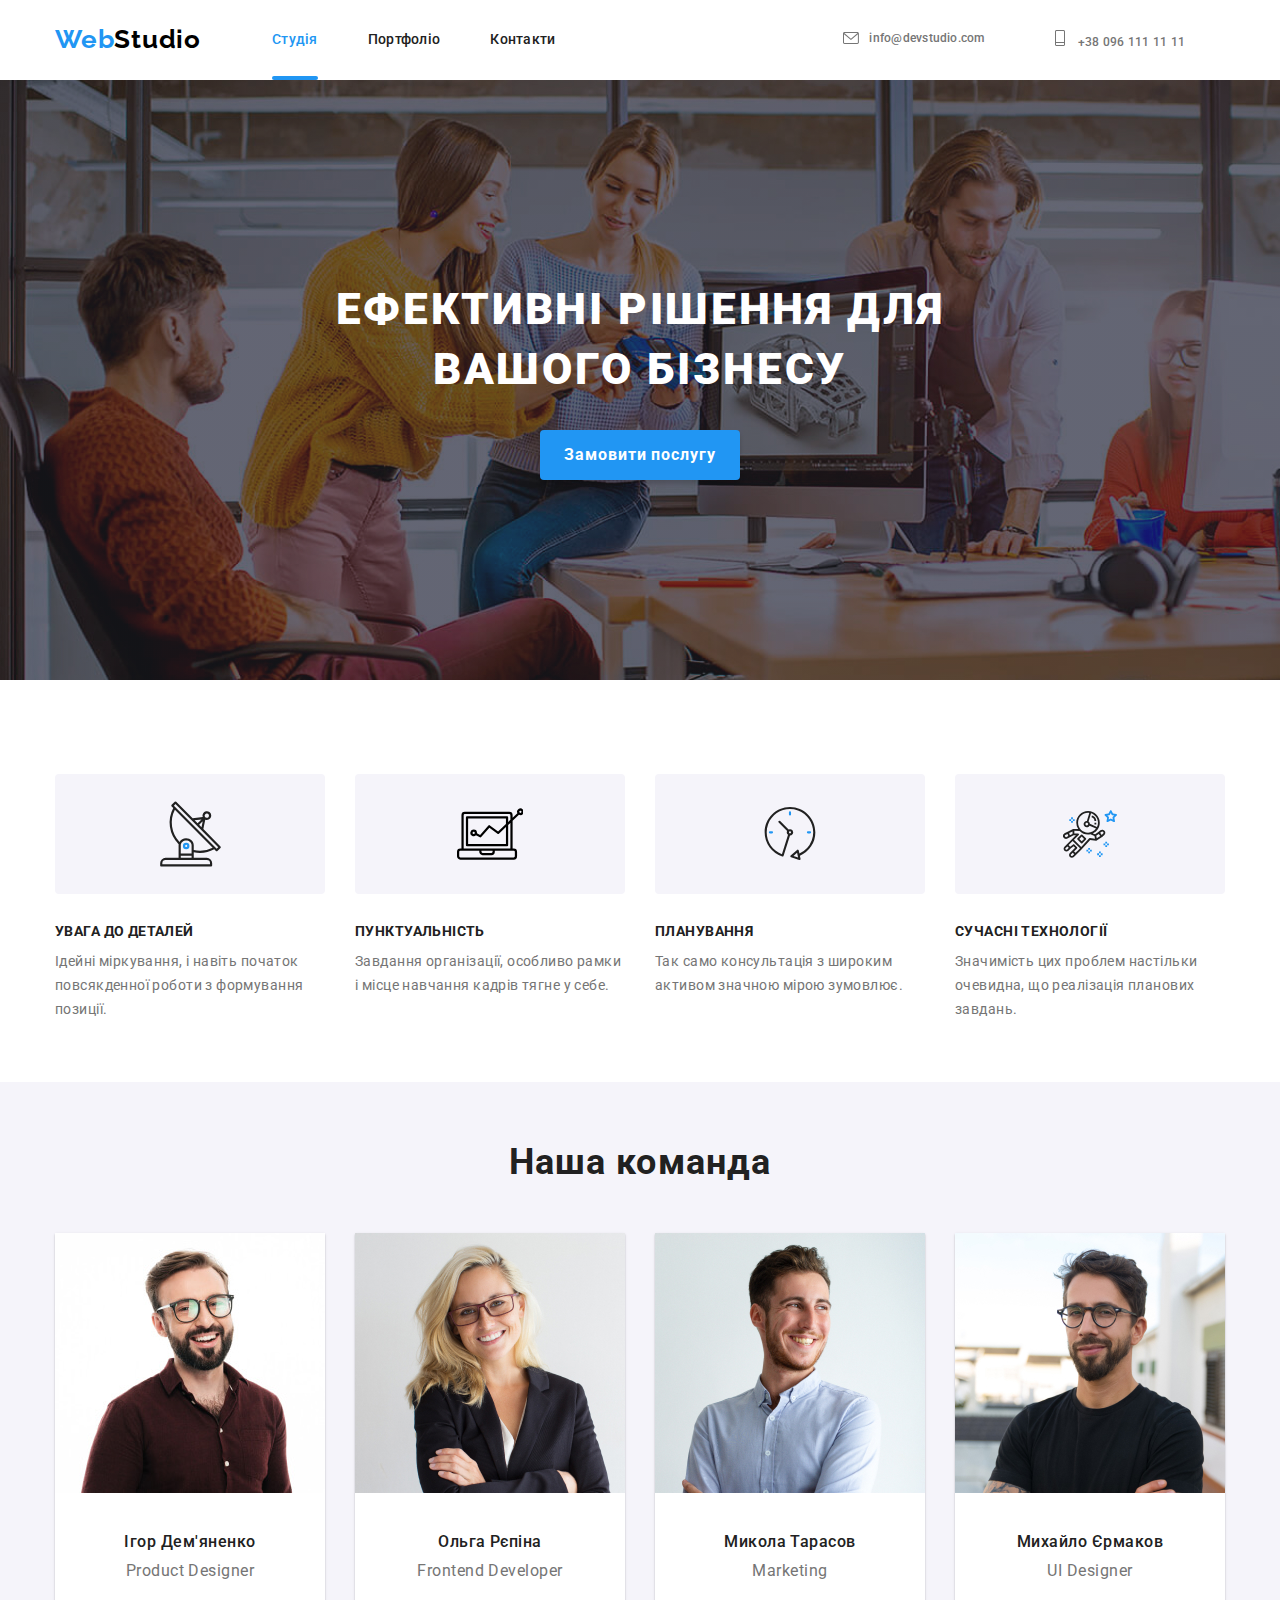
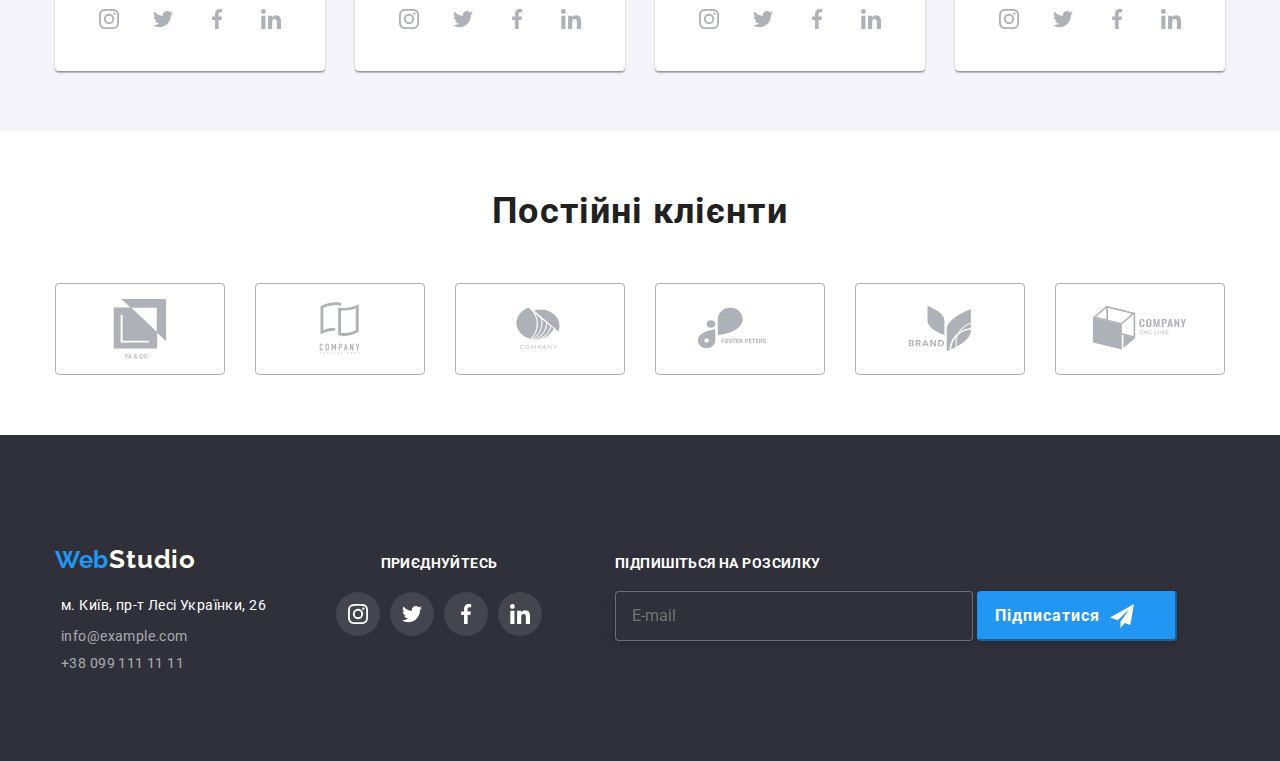
==== commit d39da9f0: "Add files via upload" ====
--- a/index.html
+++ b/index.html
@@ -528,14 +528,16 @@
                       required
 
                     />
-                   </div>
-                   <div class="button-div-podpis">
-                   <button type="submit" class="button-podpis">
+                    <button type="submit" class="button-podpis">
                     <p class="podpis"> Підписатися</p>
                     <svg class="button-svg-podpis">
                         <use href="./images/footer-podpis-svg/symbol-defs.svg#icon-tellegram"></use>
                     </svg>
                    </button>
+                   
+                   </div>
+                   <div class="button-div-podpis">
+                   
                    </div>
                 </form>
             </div>
--- a/css/main.min.css
+++ b/css/main.min.css
@@ -1 +1 @@
-:root{--font-family-main: "Roboto", sans-serif;--font-family-logo: "Raleway", sans-serif;--knob-color: #2196F3;--text-color: #212121;--whitey-color: #FFFFFF;--mail-color: #757575}a{text-decoration:none}body{font-family:"Roboto",sans-serif}h1,h2,h3,p{margin-top:0;margin-bottom:0;margin-left:0}ul,ol{margin-top:0;margin-bottom:0;padding-left:0}.list{list-style:none}li{list-style-type:none}.cl{font-style:normal}img{max-width:100%;display:block;height:auto}button{cursor:pointer}.container{width:100%;padding-left:15px;padding-right:15px}@media screen and (min-width: 480px){.container{margin-left:auto;margin-right:auto}}@media screen and (min-width: 768px){.container{width:768px}}@media screen and (min-width: 1200px){.container{width:1200px}}@media screen and (min-width: 1200px){.section{padding-top:94px;padding-bottom:94px}}@media screen and (min-width: 768px){.section{padding-top:60px;padding-bottom:60px}}@media screen and (max-width: 767px){.section{padding-top:60px;padding-bottom:60px}}button{cursor:pointer}.modal-btn{font-family:"Roboto",sans-serif;font-weight:700;font-size:16px;line-height:1.87;letter-spacing:.06em;border-radius:4px;box-shadow:0px 4px 4px rgba(0,0,0,.15);background-color:#2196f3;color:var(--whitey-color);cursor:pointer;width:200px;height:50px;border:0;transition:250ms cubic-bezier(0.4, 0, 0.2, 1)}.modal-btn:hover{background:#188ce8;box-shadow:0px 4px 4px rgba(0,0,0,.15)}.button-div-podpis{margin-left:12px}.button-podpis{width:200px;height:50px;cursor:pointer;background:#2196f3;box-shadow:0px 4px 4px rgba(0,0,0,.15);border-radius:4px;border-color:#2196f3;display:inline-flex;align-items:center}.podpis{font-family:"Roboto",sans-serif;font-weight:700;font-size:16px;line-height:1.87;letter-spacing:.06em;color:var(--whitey-color);margin:10px}.button-svg-podpis{width:24px;height:24px;fill:var(--whitey-color)}.modall-btm-button{position:absolute;top:8px;right:8px;display:flex;justify-content:center;align-items:center;width:30px;height:30px;border-radius:50%;background:#fff;border:1px solid rgba(0,0,0,.1);padding:0%}.modall-btm-button:hover .modall-close-btn,.modall-btm-button:focus .modall-close-btn{fill:#2196f3;transition:250ms cubic-bezier(0.4, 0, 0.2, 1)}.modall-btm-submit{width:200px;height:50px;background:#2196f3;border-radius:4px;margin-top:30px;border-color:var(--knob-color);margin:auto;display:block}.modall-btm-submit:hover,.modall-btm-submit:focus{background:#188ce8;transition:250ms cubic-bezier(0.4, 0, 0.2, 1)}.social-list{display:flex;justify-content:center;gap:10px;margin-top:16px}.social-list-link{display:flex;justify-content:center;align-items:center;width:44px;height:44px;border-radius:50%;background-color:#fff;transition:250ms cubic-bezier(0.4, 0, 0.2, 1)}.social-list-link:hover .social-list-icon,.social-list-link:focus .social-list-icon{fill:var(--whitey-color)}.social-list-link:hover,.social-list-link:focus{background-color:#2196f3}.social-list-icon{fill:#afb1b8}.social-list-footer{display:flex;justify-content:center;gap:10px;margin-top:20px}.social-list-item{height:44px;width:44px}.social-link-footer{color:#fff;background-color:rgba(255,255,255,.1);width:44px;height:44px;display:flex;border-radius:50%;justify-content:center;align-items:center;transition:250ms cubic-bezier(0.4, 0, 0.2, 1)}.social-link-footer:hover .social-link-footer:focus{background-color:var(--accent-color)}.social-link-footer:hover,.social-link-footer:focus{background-color:#2196f3}.soc-icon-footer{fill:currentColor;width:20px;height:20px}@media screen and (max-width: 768px){.mobile-menu{position:fixed;width:100vw;height:100vh;display:flex;justify-content:center;overflow-y:scroll;padding:48px 40px;z-index:1;top:0;left:0;background:#fff;box-shadow:0px 4px 8px rgba(0,0,0,.04),0px 2px 4px rgba(0,0,0,.08),0px 1px 3px rgba(0,0,0,.16);opacity:0;visibility:hidden;pointer-events:none;transition:250ms cubic-bezier(0.4, 0, 0.2, 1)}.mobile-menu.is-open{opacity:1;visibility:visible;pointer-events:auto}.mobile-menu_conteiner{position:relative;display:flex;flex-direction:column;justify-content:space-between}.mobaile-menu_li:not(last-child){padding-bottom:35px}.mobaile-menu_a{font-family:"Roboto",sans-serif;font-weight:500;font-size:40px;line-height:1.17;letter-spacing:.02em;color:#212121}.mobaile-menu_a:hover,.mobaile-menu_a:focus{color:#2196f3}.mobaile-menu_contact_number{font-family:"Roboto",sans-serif;font-weight:500;font-size:34px;line-height:1.17;letter-spacing:.02em;color:#2196f3;padding-bottom:32px}.mobaile-menu_contact_maill{font-family:"Roboto",sans-serif;font-weight:500;font-size:24px;line-height:1.16;letter-spacing:.02em;color:#757575}.mobaile-menu-social_li{display:inline-block;padding-right:15px}.mobaile-menu-social_li:not(:last-child){margin-right:10px;border-right:1px solid rgba(33,33,33,.2);padding-right:10px}.mobaile-text{font-family:"Roboto",sans-serif;font-size:18px;line-height:22px;letter-spacing:.02em;color:#2196f3}}@media screen and (min-width: 768px){.mobile-menu{display:none}}@media screen and (min-width: 1199px){.page_header{display:flex;align-items:center;justify-content:space-between}.contact_maill{display:flex;flex-direction:row-reverse;font-family:var(--primary-font);font-style:normal;font-weight:500;font-size:14px;line-height:1.14;letter-spacing:.02em;color:#757575;transition:color 250ms cubic-bezier(0.4, 0, 0.2, 1)}.contact_maill:hover,.contact_maill:focus{color:#2196f3}}@media screen and (min-width: 768px){.page_header{display:flex;align-items:center;justify-content:space-between}.mobile-menu-open{display:none}.contact_maill{display:flex;flex-direction:row-reverse;font-family:var(--primary-font);font-style:normal;font-weight:500;font-size:12px;line-height:1.14;letter-spacing:.02em;color:#757575;transition:color 250ms cubic-bezier(0.4, 0, 0.2, 1)}.contact_maill:hover,.contact_maill:focus{color:#2196f3}.menu_ul{display:flex;align-items:center}.current::after{position:absolute;content:"";left:0;bottom:0;border-radius:2px;width:100%;height:4px;background-color:var(--text-color);border-radius:2px;transition:var(--transition-knob-color);bottom:-33px}.menu-li.current::after{position:absolute;display:block;height:4px;width:100%;background-color:var(--knob-color);border-radius:2px}.menu-li.current::after:hover::after{background-color:var(--text-color)}}@media screen and (max-width: 767px){.page_header{padding-top:16px;padding-bottom:16px;display:flex;align-items:center;justify-content:space-between}.menu_ul{display:none}.contact_1{display:none}}.mobile-menu_close-btn{position:absolute;top:-30px;right:-5px;background-color:#fff;border:none;padding:0;line-height:0}.mobile-menu_close-icon:hover,.mobile-menu_close-icon:focus{fill:#2196f3;transition:250ms cubic-bezier(0.4, 0, 0.2, 1)}.page_header-container{display:flex;align-items:center;justify-content:space-between}.mobile-menu-open{background-color:#fff;border:none}.page_header{border-width:0 0 1rem 0;border:#ececec}.page_header{display:flex;align-items:center;justify-content:space-between}.nav{display:flex;align-items:center}.contact{display:flex;align-items:center}.contact-items :not(:last-child){margin-right:50px}.contact-items{display:flex;flex-direction:row-reverse;font-family:var(--primary-font);font-style:normal;font-weight:500;font-size:14px;line-height:1.14;letter-spacing:.02em;color:#757575;margin-right:50px}.menu-link:hover,.menu-link:focus{color:var(--accent-color)}.logotipe_blue{font-family:"Raleway";font-weight:700;font-size:26px;line-height:1.2;letter-spacing:.03em;color:var(--knob-color)}.logotip_black{font-family:"Raleway";font-weight:700;font-size:26px;line-height:1.2;letter-spacing:.03em;color:#000}.menu_item:not(:last-child){margin-right:50px}.menu-li{font-family:"Roboto",sans-serif;font-weight:500;font-size:14px;line-height:1.14;letter-spacing:.02em;color:var(--text-color);transition:color 250ms cubic-bezier(0.4, 0, 0.2, 1);position:relative;display:block;cursor:pointer}.menu-li:hover,.menu-li:focus{color:var(--knob-color)}.contact-phoun-number{display:flex;flex-direction:row-reverse;font-family:var(--primary-font);font-style:normal;font-weight:500;font-size:14px;line-height:1.14;letter-spacing:.02em;color:#757575}.menu-link-list{font-family:"Roboto",sans-serif;font-weight:500;font-size:14px;line-height:1.14px;letter-spacing:.02em;color:#757575}.contact-phoun-number{display:flex;flex-direction:row-reverse;font-family:var(--primary-font);font-style:normal;font-weight:500;font-size:14px;line-height:1.14;letter-spacing:.02em;color:#757575}.contact-maill-cont{justify-content:center;text-align:center}.contact_maill,.contact_maill_svg{margin-right:10px;fill:currentColor}.contact_1{margin-right:30px}.contact_1{margin-right:30px}.current{color:var(--knob-color)}.logotipe-title{margin-right:71px}@media screen and (max-width: 767px){.page_title{font-weight:900;font-size:26px;line-height:42px;text-align:center;letter-spacing:.06em;text-transform:uppercase;color:var(--whitey-color);margin-bottom:30px;max-width:480px;margin-left:auto;margin-right:auto;width:360px;height:84px}.text{display:inline-block;justify-content:space-between;gap:30px}.text_li{width:100%;margin-bottom:30px}.satellite{height:120px;background-color:#f5f4fa;border-radius:4px;margin-bottom:30px;justify-content:center;align-items:center;display:flex}.li_h3{text-align:center;font-family:"Roboto",sans-serif;font-weight:700;font-size:14px;line-height:1.14;letter-spacing:.03em;text-transform:uppercase;color:var(--text-color);margin-bottom:10px}.h3_indent{font-family:"Roboto",sans-serif;font-weight:400;font-size:14px;line-height:1.71;letter-spacing:.03em;color:var(--mail-color)}.photo_section{display:none}.client-item{width:170px;height:92px}.client-link{display:flex;justify-content:center;align-items:center;width:170px;height:92px;border:1px solid #afb1b8;border-radius:4px;transition:250ms cubic-bezier(0.4, 0, 0.2, 1)}.client-link:hover .client-icon,.client-link:focus .client-icon{fill:#2196f3}.client-link:hover,.client-link:focus{border-color:#2196f3}.text1{padding-top:60px}.photo_section{padding-top:60px;padding-bottom:60px}.client-title{font-family:"Roboto",sans-serif;font-style:normal;font-weight:700;font-size:28px;line-height:1.16;text-align:center;letter-spacing:.03em;color:#212121;margin-bottom:30px}}@media screen and (min-width: 768px){.page_title{font-family:"Roboto",sans-serif;font-weight:900;font-size:26px;line-height:1.61;text-align:center;letter-spacing:.06em;text-transform:uppercase;color:var(--whitey-color);max-width:696px;margin-left:auto;margin-right:auto;margin-bottom:30px;width:360px;height:84px}.text_li{width:350px}.text{display:flex;flex-wrap:wrap;justify-content:space-between;gap:30px}.satellite{width:354px;height:120px;background-color:#f5f4fa;border-radius:4px;margin-bottom:30px;justify-content:center;align-items:center;display:flex}.h3_indent{font-family:"Roboto",sans-serif;font-weight:400;font-size:14px;line-height:1.71;letter-spacing:.03em;color:var(--mail-color)}.photo_section{display:none}.client-item{width:226px;height:92px}.client-link{display:flex;justify-content:center;align-items:center;width:226px;height:92px;border:1px solid #afb1b8;border-radius:4px;transition:250ms cubic-bezier(0.4, 0, 0.2, 1)}.client-link:hover .client-icon,.client-link:focus .client-icon{fill:#2196f3}.client-link:hover,.client-link:focus{border-color:#2196f3}.text1{padding-top:60px}.photo_section{padding-top:60px;padding-bottom:60px}.client-title{font-family:"Roboto",sans-serif;font-style:normal;font-weight:700;font-size:28px;line-height:1.16;text-align:center;letter-spacing:.03em;color:#212121;margin-bottom:30px}}@media screen and (min-width: 1200px){.page_title{font-family:"Roboto",sans-serif;font-weight:900;font-size:44px;line-height:1.36;text-align:center;letter-spacing:.06em;text-transform:uppercase;color:var(--whitey-color);margin-left:auto;margin-right:auto;width:696px;height:120px}.text_li{width:270px}.text{display:flex;justify-content:space-between;gap:30px}.h3_indent{font-family:"Roboto",sans-serif;font-weight:400;font-size:14px;line-height:1.71;letter-spacing:.03em;color:var(--mail-color)}.satellite{width:270px;height:120px;background-color:#f5f4fa;border-radius:4px;margin-bottom:30px;justify-content:center;align-items:center;display:flex}.li_h3{font-family:"Roboto",sans-serif;font-weight:700;font-size:14px;line-height:1.14;letter-spacing:.03em;text-transform:uppercase;color:var(--text-color);margin-bottom:10px}.client-list{display:flex;justify-content:center;gap:30px;margin-top:50px}.client-item{width:170px;height:92px}.client-link{display:flex;justify-content:center;align-items:center;width:170px;height:92px;border:1px solid #afb1b8;border-radius:4px;transition:250ms cubic-bezier(0.4, 0, 0.2, 1)}.client-link:hover .client-icon,.client-link:focus .client-icon{fill:#2196f3}.client-link:hover,.client-link:focus{border-color:#2196f3}.text1{padding-top:94px}.photo_section{padding-top:94px;padding-bottom:94px}.client-title{font-family:"Roboto",sans-serif;font-style:normal;font-weight:700;font-size:36px;line-height:1.16;text-align:center;letter-spacing:.03em;color:#212121;margin-bottom:30px}}.hero{background-position:center;padding-top:118px;padding-bottom:118px;background-color:#2f303a;background-size:cover;margin:0 auto;text-align:center;background-image:linear-gradient(rgba(47, 48, 58, 0.4), rgba(47, 48, 58, 0.4)),url("../images/hero/title.jpg")}@media screen and (min-resolution: 2dppx),(min-resolution: 192dpi),(min-device-pixel-ratio: 2){.hero{background-position:center;background-color:#2f303a;background-size:cover;margin:0 auto;text-align:center;padding-top:118px;padding-bottom:118px;background-image:linear-gradient(rgba(47, 48, 58, 0.4), rgba(47, 48, 58, 0.4)),url("../images/hero/hero-mobale/Header img@2x.jpg")}}@media screen and (min-width: 768px){.hero{background-position:center;background-repeat:no-repeat;padding-top:118px;padding-bottom:118px;background-size:cover;background-image:url("../images/hero/hero-tablet/Header img.jpg")}}@media screen and (min-width: 768px)and (min-device-pixel-ratio: 2),screen and (min-width: 768px)and (-webkit-min-device-pixel-ratio: 2),screen and (min-width: 768px)and (min-resolution: 192dpi),screen and (min-width: 768px)and (min-resolution: 2dppx){.hero{background-position:center;background-repeat:no-repeat;padding-top:118px;padding-bottom:118px;background-color:#2f303a;background-image:linear-gradient(rgba(47, 48, 58, 0.4), rgba(47, 48, 58, 0.4)),url("../images/hero/hero-tablet/Header img@2x.jpg ")}}@media screen and (min-width: 768px){.client-title{font-family:"Roboto",sans-serif;font-style:normal;font-weight:700;font-size:28px;line-height:1.16;text-align:center;letter-spacing:.03em;color:#212121;margin-bottom:30px}}@media screen and (min-width: 1200px){.hero{background-position:center;background-size:cover;background-repeat:no-repeat;padding-top:200px;padding-bottom:200px;background-color:#2f303a;background:rgba(47,48,58,.4);background-image:linear-gradient(rgba(47, 48, 58, 0.4), rgba(47, 48, 58, 0.4)),url("../images/hero/hero-destop/Img.jpg")}}@media screen and (min-width: 1200px)and (min-device-pixel-ratio: 2),screen and (min-width: 1200px)and (-webkit-min-device-pixel-ratio: 2),screen and (min-width: 1200px)and (min-resolution: 192dpi),screen and (min-width: 1200px)and (min-resolution: 2dppx){.hero{background-size:cover;background-repeat:no-repeat;background-position:center;padding-top:200px;padding-bottom:200px;background-color:#2f303a;background-image:linear-gradient(rgba(47, 48, 58, 0.4), rgba(47, 48, 58, 0.4)),url("../images/hero/hero-destop/Img@2x.jpg")}}@media screen and (min-width: 1200px){.client-title{font-family:"Roboto",sans-serif;font-style:normal;font-weight:700;font-size:36px;line-height:1.16;text-align:center;letter-spacing:.03em;color:#212121;margin-bottom:50px}}.client-list{display:flex;justify-content:center;gap:30px;flex-wrap:wrap;flex-basis:100%}.li_h3{font-family:"Roboto",sans-serif;font-weight:700;font-size:14px;line-height:1.14;letter-spacing:.03em;text-transform:uppercase;color:var(--text-color);margin-bottom:10px}.work{font-family:"Roboto",sans-serif;font-weight:700;font-size:36px;line-height:1.16;text-align:center;letter-spacing:.03em;color:var(--text-color);margin-bottom:50px}.work_photo{display:flex;justify-content:space-between}.client-icon{width:106px;height:60px;fill:#afb1b8;transition:250ms cubic-bezier(0.4, 0, 0.2, 1)}.photo-div-p{position:relative}.photo-p{position:absolute;display:flex;justify-content:center;align-items:center;font-size:14px;width:100%;height:70px;bottom:0;background:rgba(47,48,58,.8);font-weight:700;line-height:1.14;text-transform:uppercase;color:var(--whitey-color)}@media screen and (max-width: 767px){.team{font-family:"Roboto",sans-serif;font-size:28px;line-height:1.16;text-align:center;letter-spacing:.03em;color:var(--text-color);margin-bottom:50px}.employes{display:flex;flex-wrap:wrap;justify-content:space-between}.employes-card{background:#fff;box-shadow:0px 1px 3px rgba(0,0,0,.12),0px 1px 1px rgba(0,0,0,.14),0px 2px 1px rgba(0,0,0,.2);border-radius:0px 0px 4px 4px;margin-bottom:30px}}@media screen and (min-width: 768px){.team{font-family:"Roboto",sans-serif;font-size:28px;line-height:1.16;text-align:center;letter-spacing:.03em;color:var(--text-color);margin-bottom:30px}.employes{justify-content:center;gap:30px;display:flex;flex-wrap:wrap}.employes-card{background:#fff;box-shadow:0px 1px 3px rgba(0,0,0,.12),0px 1px 1px rgba(0,0,0,.14),0px 2px 1px rgba(0,0,0,.2);border-radius:0px 0px 4px 4px}}@media screen and (min-width: 1199px){.team{font-family:"Roboto",sans-serif;font-size:36px;line-height:1.16;text-align:center;letter-spacing:.03em;color:var(--text-color);margin-bottom:50px}.employes{display:flex;flex-wrap:wrap}.employes-card{background:#fff;box-shadow:0px 1px 3px rgba(0,0,0,.12),0px 1px 1px rgba(0,0,0,.14),0px 2px 1px rgba(0,0,0,.2);border-radius:0px 0px 4px 4px}}.employes-section{background:#f5f4fa}.name-position{padding-top:30px;padding-bottom:30px}.suptitle{font-family:"Roboto",sans-serif;font-weight:500;font-size:16px;line-height:1.18;text-align:center;letter-spacing:.03em;color:var(--text-color);margin:10px}.suptitles{font-family:"Roboto",sans-serif;font-size:16px;line-height:1.18;text-align:center;letter-spacing:.03em;color:var(--mail-color);margin-bottom:16px}.produkt{font-family:"Roboto",sans-serif;font-size:16px;line-height:1.19px;text-align:center;letter-spacing:.03em;color:var(--mail-color)}.olga{font-family:"Roboto",sans-serif;font-size:16px;line-height:1.19;text-align:center;letter-spacing:.03em;color:var(--knob-color)}.nik{font-family:"Roboto",sans-serif;font-size:16px;line-height:1.19;text-align:center;letter-spacing:.03em;color:var(--text-color)}.mih{font-family:"Roboto",sans-serif;font-size:16px;line-height:1.19;text-align:center;letter-spacing:.03em;color:var(--text-color)}@media screen and (max-width: 768px){.footer_div_2{text-align:center}.footer_div_2{padding-bottom:60px;margin-left:0px}.contact-footer{margin-left:0px}.soc-foot-h3-div{margin-left:20px}.logotipe_blue_end{font-family:"Raleway",sans-serif;font-weight:700;font-size:24px;line-height:1.16;letter-spacing:.03em;color:var(--knob-color);text-align:center}}@media screen and (min-width: 768px){.footer_div{display:flex;flex-wrap:wrap;justify-content:space-around;align-items:baseline}.address{margin-left:0px}.contact-footer{margin-left:0px}.label-span-footer-1{text-align:center}.logotipe_blue_end{font-family:"Raleway",sans-serif;font-weight:700;font-size:24px;line-height:1.16;letter-spacing:.03em;color:var(--knob-color);text-align:center}}@media screen and (min-width: 1200px){.footer_div{display:flex;flex-wrap:wrap;justify-content:start;align-items:baseline}.logotipe_blue_end{font-family:"Raleway",sans-serif;font-weight:700;font-size:26px;line-height:1.19px;letter-spacing:.03em;color:var(--knob-color)}.logotip_blake_end{font-family:"Raleway",sans-serif;font-weight:700;font-size:26px;line-height:1.19px;letter-spacing:.03em;color:#fffff6}.footer_div_2{flex-shrink:0}.footer_div{display:flex;align-items:baseline}.logo-footer{width:auto;font-weight:700;font-size:26px;line-height:1.19;margin-bottom:20px;text-decoration:none;display:block;margin-left:20px}.logotipe_blue_end{font-family:"Raleway",sans-serif;font-weight:700;font-size:26px;line-height:1.19px;letter-spacing:.03em;color:var(--knob-color)}.logotip_blake_end{font-family:"Raleway",sans-serif;font-weight:700;font-size:26px;line-height:1.19px;letter-spacing:.03em;color:#fffff6}.cl1{font-family:"Roboto",sans-serif;font-style:normal;font-weight:400;font-size:14px;line-height:1.71px;letter-spacing:.03em;color:#fff}.soc-foot-h3-div{margin-left:0px}.cl21{margin-bottom:9px}.adres_list_end{margin-bottom:9px}.adres_footer{margin-top:20px;margin-bottom:9px;font-family:var(--primary-font);font-size:14px;line-height:1.71;letter-spacing:.03em;color:#fff;font-style:normal}.address{margin-left:6px}.nomer{font-style:normal}.social-network{margin-left:70px}.soc-foot-h3{margin-bottom:20px;font-family:"Roboto";font-style:normal;font-weight:700;font-size:14px;line-height:1.14;letter-spacing:.03em;text-transform:uppercase;color:#fff}.label-span-footer{font-family:"Roboto",sans-serif;font-style:normal;font-weight:700;font-size:14px;line-height:16px;letter-spacing:.03em;text-transform:uppercase;color:#fff;margin-bottom:20px}.form-footer{display:flex;-webkit-box-align:end;-ms-flex-align:end;align-items:flex-end;margin-left:73px}.label-input-footer{width:358px;height:50px;border:1px solid rgba(255,255,255,.3);filter:drop-shadow(0px 4px 4px rgba(0, 0, 0, 0.15));border-radius:4px;background-color:#2f303a;color:#f5f4fa;transition:250ms cubic-bezier(0.4, 0, 0.2, 1);padding-left:16px}.label-input-footer:focus{outline:none;border-color:var(--whitey-color)}.logotipe_blue_end{font-family:"Raleway",sans-serif;font-weight:700;font-size:24px;line-height:1.16;letter-spacing:.03em;color:var(--knob-color);text-align:center}.label-span-footer-1{text-align:start}}.logotip_blake_end{font-family:"Raleway",sans-serif;font-weight:700;font-size:26px;line-height:1.19px;letter-spacing:.03em;color:#fffff6;text-align:center}.footer{padding-top:60px;background:#2f303a}.contact_end{font-family:"Roboto",sans-serif;font-weight:400;font-size:14px;line-height:1.71px;letter-spacing:.03em;color:rgba(255,255,255,.6);font-style:normal;text-align:center}@media screen and (max-width: 767px){.modall-btm{width:90%;position:absolute;top:50%;left:50%;transform:translate(-50%, -50%);padding:40px;background-color:#fff}.input-btm{width:100%;height:40px;left:576px;top:314px;border:1px solid rgba(33,33,33,.2);border-radius:4px;margin-bottom:10px;padding-left:42px;transition:border-color 250ms cubic-bezier(0.4, 0, 0.2, 1)}.input-btm:focus{outline:none;border-color:var(--knob-color)}.input-btm:focus+.modal-btm-spann{fill:var(--knob-color)}.text-modal-footer{font-family:"Roboto",sans-serif;font-weight:400;font-size:11px;line-height:1.16;letter-spacing:.03em;color:#757575}.bacdrop{position:fixed;z-index:100;top:0;left:0;width:100%;height:100%;background:rgba(0,0,0,.2);transition:opacity 250ms cubic-bezier(0.4, 0, 0.2, 1),visibility 250ms cubic-bezier(0.4, 0, 0.2, 1)}.bacdrop.is-hidden{opacity:0;visibility:hidden;pointer-events:none}}@media screen and (min-width: 768px){.modall-btm{position:absolute;top:50%;left:50%;transform:translate(-50%, -50%);padding:40px;width:450px;height:609px;background-color:#fff}.input-btm{width:100%;height:40px;left:576px;top:314px;border:1px solid rgba(33,33,33,.2);border-radius:4px;margin-bottom:10px;padding-left:42px;transition:border-color 250ms cubic-bezier(0.4, 0, 0.2, 1)}.input-btm:focus{outline:none;border-color:var(--knob-color)}.input-btm:focus+.modal-btm-spann{fill:var(--knob-color)}.text-modal-footer{font-family:"Roboto",sans-serif;font-weight:400;font-size:11px;line-height:1.16;letter-spacing:.03em;color:#757575}.bacdrop{position:fixed;z-index:100;top:0;left:0;width:100%;height:100%;background:rgba(0,0,0,.2);transition:opacity 250ms cubic-bezier(0.4, 0, 0.2, 1),visibility 250ms cubic-bezier(0.4, 0, 0.2, 1)}.bacdrop.is-hidden{opacity:0;visibility:hidden;pointer-events:none}}@media screen and (min-width: 1200px){.modall-btm{position:absolute;top:50%;left:50%;transform:translate(-50%, -30%);padding:40px;width:528px;height:609px;background-color:#fff}.input-btm{width:100%;height:40px;left:576px;top:314px;border:1px solid rgba(33,33,33,.2);border-radius:4px;margin-bottom:10px;padding-left:42px;transition:border-color 250ms cubic-bezier(0.4, 0, 0.2, 1)}.input-btm:focus{outline:none;border-color:var(--knob-color)}.input-btm:focus+.modal-btm-spann{fill:var(--knob-color)}.text-modal-footer{font-family:"Roboto",sans-serif;font-weight:400;font-size:14px;line-height:2;letter-spacing:.03em;color:#757575}.bacdrop{position:fixed;z-index:100;top:0;left:0;width:100%;height:70%;background:rgba(0,0,0,.2);transition:opacity 250ms cubic-bezier(0.4, 0, 0.2, 1),visibility 250ms cubic-bezier(0.4, 0, 0.2, 1)}.bacdrop.is-hidden{opacity:0;visibility:hidden;pointer-events:none}}.modal-btm-form{margin-top:12px}.modal_btm_p{font-family:"Roboto",sans-serif;font-style:normal;font-weight:700;font-size:20px;line-height:23px;text-align:center;letter-spacing:.03em;color:#212121}.modal-name,.modal-phone,.modal-maill,.modal-coment{display:flex;font-family:"Roboto",sans-serif;font-style:normal;font-size:12px;line-height:1.17;padding-bottom:4px;letter-spacing:.01em;color:#757575}.modal-btm-name,.modal-btm-phone,.modal-btm-maill,.modal-btm-coment{margin-bottom:10px}.modal-btm-coment{width:100%;height:120px;padding:12px;padding-left:16px;padding-right:16px;resize:none;transition:border-color 250ms cubic-bezier(0.4, 0, 0.2, 1);border:1px solid rgba(33,33,33,.2);border-radius:4px;font-size:12px;line-height:14px;letter-spacing:.01em;color:rgba(117,117,117,.5)}.modal-btm-coment:focus{outline:none;border-color:var(--knob-color)}.input-btm-s{width:448px;height:120px;left:576px;top:314px;border:1px solid rgba(33,33,33,.2);border-radius:4px}.modal-icon-icon{color:#212121}.zgoda{display:flex;justify-content:center;align-items:center}.input-zgody{width:1px;height:1px;margin:-1px;border:0;padding:0;white-space:nowrap;clip-path:inset(100%);clip:rect(0 0 0 0);overflow:hidden;position:absolute}.input-zgody:checked+.span-zgody{background-color:#2196f3;color:#f5f4fa;background-image:url(../images/modal-wind-ikon/symbol-defs.svg#icon-gal);background-position:center;background-size:contain;background-origin:border-box;padding-left:1px}.span-zgody{display:flex;width:16px;height:14px;border:1px solid #212121;border-radius:2px;margin-right:7px;align-items:center}.svg-zgody{fill:#fff}.umowa{color:#188ce8;text-decoration:underline}.modall-btm-b2-span{font-family:"Roboto";font-style:normal;font-weight:700;font-size:16px;line-height:30px;text-align:center;letter-spacing:.06em;color:#fff}.input-zgody{width:16px;height:15px;margin-right:7px}.umowa-zgody{margin-top:5px;margin-bottom:30px}.modal-btm-spann{display:block;width:12px;height:12px;color:#212121;position:absolute;top:50%;left:12px;transform:translate(0%, -90%);transition:250ms cubic-bezier(0.4, 0, 0.2, 1)}.modal-btm-spann:focus{fill:var(--knob-color);transition:250ms cubic-bezier(0.4, 0, 0.2, 1)}.modal-btm-div{position:relative}:root{--font-family-main: "Roboto", sans-serif;--font-family-logo: "Raleway", sans-serif;--knob-color: #2196F3;--text-color: #212121;--whitey-color: #FFFFFF;--mail-color: #757575}a{text-decoration:none}h1,h2,h3,p{margin:0;padding-left:0}ul,ol{margin:0;padding-left:0}.list{list-style:none}li{list-style-type:none}.rif{font-style:normal}.container{padding-left:15px;padding-right:15px}@media screen and (min-width: 480px){.container{width:450px;margin-left:auto;margin-right:auto}}@media screen and (min-width: 768px){.container{width:768px}}@media screen and (min-width: 1200px){.container{width:1200px}}@media screen and (min-width: 1199px){.page-header{border-bottom:#ececec 1px solid}.contact-maill{display:flex;flex-direction:row-reverse;font-family:var(--primary-font);font-style:normal;font-weight:500;font-size:14px;line-height:1.14;letter-spacing:.02em;color:#757575}.contact-maill:hover,.contact-maill:focus{color:#2196f3}.contact-phoun-number{display:flex;flex-direction:row-reverse;font-family:var(--primary-font);font-style:normal;font-weight:500;font-size:14px;line-height:1.14;letter-spacing:.02em;color:#757575}}@media screen and (min-width: 768px){.page-header{border-bottom:#ececec 1px solid}.contact{display:none;display:flex;align-items:center}.contact-maill{display:flex;flex-direction:row-reverse;font-family:var(--primary-font);font-style:normal;font-weight:500;font-size:12px;line-height:1.14;letter-spacing:.02em;color:#757575}.contact-maill:hover,.contact-maill:focus{color:#2196f3}.contact-phoun-number{display:flex;flex-direction:row-reverse;font-family:var(--primary-font);font-style:normal;font-weight:500;font-size:12px;line-height:1.14;letter-spacing:.02em;color:#757575}}@media screen and (max-width: 767px){.page-header{padding-top:16px;padding-bottom:16px;border-bottom:#ececec 1px solid}.menu-item{display:none}.contact_li{display:none}.mobile-menu_close-btn_portfolio{position:absolute;top:10px;right:15px;background-color:#fff;border:none;padding:0;line-height:0}.current{color:var(--knob-color)}}.mobile-menu_close-portfolio_icon:hover,.mobile-menu_close-portfolio_icon:focus{fill:#2196f3;transition:250ms cubic-bezier(0.4, 0, 0.2, 1)}.mobile-menu-open-p{background-color:#fff;border:none;padding:0}.mobile-menu-open-p.is-open{opacity:1;transform:translateX(0)}.page-header-container{display:flex;align-items:center;justify-content:space-between}.page-nav{display:flex;align-items:center}.contact{display:none;align-items:center}.contact-items :not(:last-child){margin-right:50px}.contact-items{display:flex;flex-direction:row-reverse;font-family:var(--primary-font);font-style:normal;font-weight:500;font-size:14px;line-height:1.14;letter-spacing:.02em;color:#757575;margin-right:50px}.menu-li{display:flex;align-items:center}.menu-link:hover,.menu-link:focus{color:var(--accent-color)}.logotipe-blue{font-family:"Raleway";font-weight:700;font-size:26px;line-height:1.2;letter-spacing:.03em;color:var(--knob-color)}.logotip-black{font-family:"Raleway";font-weight:700;font-size:26px;line-height:1.2;letter-spacing:.03em;color:#000}.menu-item:not(:last-child){margin-right:50px}.menu-ul-header{display:flex;align-items:center;margin-left:60px}.menu-li{font-family:"Roboto",sans-serif;font-weight:500;font-size:14px;padding-top:32px;padding:32px 0;line-height:1.14;letter-spacing:.02em;margin-left:auto;color:var(--text-color);transition:transform 250ms cubic-bezier(0.4, 0, 0.2, 1);position:relative;display:block;cursor:pointer}.menu-li:hover,.menu-li:focus{color:var(--knob-color)}.contact-phoun-number{display:flex;flex-direction:row-reverse;font-family:var(--primary-font);font-style:normal;font-weight:500;font-size:14px;line-height:1.14;letter-spacing:.02em;color:#757575}.menu-link-list{font-family:"Roboto",sans-serif;font-weight:500;font-size:14px;line-height:1.14px;letter-spacing:.02em;color:#757575}.contact-maill-cont{justify-content:center;text-align:center}.contact-maill .contact-maill-svg{margin-right:10px;fill:currentColor}.contact_li{margin-right:30px}.current::after{content:"";background-color:var(--text-color);transition:var(--transition-knob-color)}.menu-li.current::after{position:absolute;display:block;bottom:0px;height:4px;width:100%;background-color:var(--knob-color);border-radius:2px}.menu-li.current::after:hover::after{background-color:var(--text-color)}.current{color:var(--knob-color)}@media screen and (max-width: 767px){.photo-top{display:flex;flex-wrap:wrap;margin-top:50px;gap:30px;background:#fff}.section-project{padding-top:60px;padding-bottom:60px}}@media screen and (min-width: 768px){.photo-top{display:flex;flex-wrap:wrap;margin-top:30px;gap:30px;background:#fff}.contact{margin-left:100px;display:flex;flex-wrap:wrap;gap:10px}.section-project{padding-top:60px;padding-bottom:60px}}@media screen and (min-width: 1199px){.photo-top{display:flex;flex-wrap:wrap;margin-top:50px;gap:30px;background:#fff}.contact{display:flex;flex-wrap:wrap;gap:30px}.section-project{padding-top:94px;padding-bottom:94px}}.foto-div{padding:20px;background:#fff;border:1px solid #eee}.photo_h3{font-family:"Roboto",sans-serif;font-weight:700;font-size:17px;line-height:2;letter-spacing:.06em;color:var(--text-color)}.h3_p{font-family:"Roboto",sans-serif;font-weight:400;font-size:16px;line-height:1.87;letter-spacing:.03em;color:var(--mail-color);display:block;max-width:100%;height:auto;margin-top:4px}.project-photo-top:hover{box-shadow:0px 1px 1px rgba(0,0,0,.12),0px 4px 4px rgba(0,0,0,.06),1px 4px 6px rgba(0,0,0,.16)}.imphoto{display:block;max-width:100%;height:auto}.im-photo-text-div{position:relative;overflow:hidden}.im-photo-text{display:block;position:relative;overflow:hidden}.im-photo-text:hover .photo-text,.im-photo-text:focus .photo-text{transform:translate(0, 0)}.photo-text{font-family:"Roboto";font-style:normal;font-weight:400;font-size:18px;line-height:1.56;width:100%;height:100%;transform:translate(0, 100%);transition:transform 250ms cubic-bezier(0.4, 0, 0.2, 1);overflow:hidden;position:absolute;color:var(--whitey-color);background:rgba(33,150,243,.9);padding-left:24px;padding-right:24px;padding-top:63px}.im-photo-text-bige{position:relative;overflow:hidden}.im-photo-text-bige:hover .photo-text,.im-photo-text-bige:focus .photo-text{transform:translate(0, 0)}@media screen and (max-width: 767px){.adres_footer{margin-top:20px;margin-bottom:8px;font-family:var(--primary-font);font-size:14px;line-height:1.71;letter-spacing:.03em;color:#fff;font-style:normal;text-align:center}.form-footer-div-1{vertical-align:auto;padding-bottom:40px}.form-footer{-webkit-box-align:end;-ms-flex-align:end;align-items:flex-end}.logotipe_div_2{text-align:center;flex-shrink:0}.soc-foot-h3{margin-bottom:20px;font-family:"Roboto";font-style:normal;font-weight:700;font-size:14px;line-height:1.14;letter-spacing:.03em;text-transform:uppercase;color:#fff}.logotipe_end{align-items:baseline}.list_li_footer{margin-bottom:8px}.form-footer{-webkit-box-align:end;-ms-flex-align:end;align-items:flex-end}.soc-foot-h3-div-2{margin-left:20px}.label-div-footer{padding-top:30px}.label-span-footer{font-family:"Roboto",sans-serif;font-weight:700;font-size:14px;line-height:16px;text-align:center;letter-spacing:.03em;text-transform:uppercase;color:#fff}.label-input-footer{width:100%;height:50px;border:1px solid rgba(255,255,255,.3);filter:drop-shadow(0px 4px 4px rgba(0, 0, 0, 0.15));border-radius:4px;background-color:#2f303a;color:#f5f4fa;transition:250ms cubic-bezier(0.4, 0, 0.2, 1);padding-left:16px}.label-input-footer:focus{outline:none;border-color:var(--whitey-color)}.label-span-footer{font-family:"Roboto",sans-serif;font-style:normal;font-weight:700;font-size:14px;line-height:16px;letter-spacing:.03em;text-transform:uppercase;color:#fff;margin-bottom:20px}.logotipe_blu{font-family:"Raleway",sans-serif;font-weight:700;font-size:26px;line-height:1.19px;letter-spacing:.03em;color:var(--knob-color)}.soc-foot-h3{margin-bottom:20px;font-family:"Roboto";font-style:normal;font-weight:700;font-size:14px;line-height:1.14;letter-spacing:.03em;text-transform:uppercase;color:#fff;text-align:center}}@media screen and (min-width: 768px){.adres_footer{margin-top:20px;margin-bottom:9px;font-family:var(--primary-font);font-size:14px;line-height:1.71;letter-spacing:.03em;color:#fff;font-style:normal;margin-left:-20px}.logotipe_div_2{flex-shrink:0}.soc-foot-h3{margin-bottom:20px;font-family:"Roboto";font-style:normal;font-weight:700;font-size:14px;line-height:1.14;letter-spacing:.03em;text-transform:uppercase;color:#fff;text-align:center}.logotipe_end{align-items:baseline}.list_li_footer{margin-bottom:9px}.form-footer{display:flex;padding-top:60px;-webkit-box-align:end;-ms-flex-align:end;padding-bottom:40px}.label-span-footer{font-family:"Roboto",sans-serif;font-style:normal;font-weight:700;font-size:14px;line-height:16px;letter-spacing:.03em;text-transform:uppercase;color:#fff;margin-bottom:20px}.label-input-footer{width:100%;height:50px;border:1px solid rgba(255,255,255,.3);filter:drop-shadow(0px 4px 4px rgba(0, 0, 0, 0.15));border-radius:4px;background-color:#2f303a;color:#f5f4fa;transition:250ms cubic-bezier(0.4, 0, 0.2, 1);padding-left:16px}.label-input-footer:focus{outline:none;border-color:var(--whitey-color)}.logotipe_blu{font-family:"Raleway",sans-serif;font-weight:700;font-size:26px;line-height:1.19px;letter-spacing:.03em;color:var(--knob-color)}}@media screen and (min-width: 1199px){.adres_footer{margin-top:20px;margin-bottom:9px;font-family:var(--primary-font);font-size:14px;line-height:1.71;letter-spacing:.03em;color:#fff;font-style:normal;margin-left:auto}.adress{margin-left:6px}.form-footer{display:flex;-webkit-box-align:end;-ms-flex-align:end;align-items:flex-end}.logotipe_div_2{flex-shrink:0}.soc-foot-h3{margin-left:0px;margin-bottom:20px;font-family:"Roboto";font-style:normal;font-weight:700;font-size:14px;line-height:1.14;letter-spacing:.03em;text-transform:uppercase;color:#fff}.logotipe_div_2{margin-left:20px}.logotipe_end{display:flex;align-items:baseline}.list_li_footer{margin-bottom:9px}.form-footer-div-1{margin-top:none}.form-footer{display:flex;-webkit-box-align:end;-ms-flex-align:end;align-items:flex-end}.label-span-footer{font-family:"Roboto",sans-serif;font-style:normal;font-weight:700;font-size:14px;line-height:16px;letter-spacing:.03em;text-transform:uppercase;color:#fff;margin-bottom:20px;margin-left:0px}.label-input-footer{width:358px;height:50px;border:1px solid rgba(255,255,255,.3);filter:drop-shadow(0px 4px 4px rgba(0, 0, 0, 0.15));border-radius:4px;background-color:#2f303a;color:#f5f4fa;transition:250ms cubic-bezier(0.4, 0, 0.2, 1);padding-left:16px}.label-input-footer:focus{outline:none;border-color:var(--whitey-color)}.soc-foot-h3-div-2{margin-left:0px}.logotipe_blu{font-family:"Raleway",sans-serif;font-weight:700;font-size:26px;line-height:1.19px;letter-spacing:.03em;color:var(--knob-color)}}.footer{padding-top:60px;background:#2f303a}.log-item{margin-right:70px}.logotipe_white{font-family:"Raleway",sans-serif;font-weight:700;font-size:26px;line-height:1.19px;letter-spacing:.03em;color:#fffff6}.cl1{font-family:"Roboto",sans-serif;font-style:normal;font-weight:400;font-size:14px;line-height:1.71px;letter-spacing:.03em;color:#fff}.adres_footer_cont{font-family:"Roboto",sans-serif;font-weight:400;font-size:14px;line-height:1.71px;letter-spacing:.03em;color:rgba(255,255,255,.6);font-style:normal}.cl21{margin-bottom:9px}.nomer{font-style:normal}.social-list-footer{display:flex;justify-content:center;gap:10px;margin-top:20px}.social-list-item{height:44px;width:44px}.social-link-footer{color:#fff;background-color:rgba(255,255,255,.1);width:44px;height:44px;display:flex;border-radius:50%;justify-content:center;align-items:center;transition:250ms cubic-bezier(0.4, 0, 0.2, 1)}.social-link-footer:hover .social-link-footer:focus{background-color:var(--accent-color)}.social-link-footer:hover,.social-link-footer:focus{background-color:#2196f3}.soc-icon-footer{fill:currentColor;width:20px;height:20px}@media screen and (max-width: 768px){.menu-but{display:flex;align-items:center;flex-wrap:wrap;gap:8px;margin-bottom:34}.button-div-podpis{margin-top:20px;text-align:center}}@media screen and (min-width: 768px){.menu-but{display:flex;align-items:center;justify-content:center;flex-wrap:wrap;gap:8px;margin-bottom:34}.button-div-podpis{margin-top:20px;text-align:center}}@media screen and (min-width: 1200px){.menu-but{display:flex;align-items:center;justify-content:center;flex-wrap:wrap;gap:8px;margin-bottom:34}.button-div-podpis{margin-left:12px}}.button_li{font-family:"Roboto";font-style:normal;font-weight:500;font-size:16px;line-height:26px;text-align:center;letter-spacing:.03em;color:var(--text-color);padding-top:6px;padding-bottom:6px;padding-left:22px;padding-right:22px;line-height:1.37;transition:250ms cubic-bezier(0.4, 0, 0.2, 1);border:0;border-radius:4px}.button_li:hover,.button_li:focus{background-color:var(--knob-color);color:var(--whitey-color);box-shadow:0px 3px 1px rgba(77,138,228,.1),0px 1px 2px rgba(0,0,0,.08),0px 2px 2px rgba(0,0,0,.12);box-shadow:250ms cubic-bezier(0.4, 0, 0.2, 1)}.button-podpis{width:200px;height:50px;cursor:pointer;background:#2196f3;box-shadow:0px 4px 4px rgba(0,0,0,.15);border-radius:4px;border-color:#2196f3;display:inline-flex;align-items:center}.podpis{font-family:"Roboto",sans-serif;font-weight:700;font-size:16px;line-height:1.87;letter-spacing:.06em;color:var(--whitey-color);margin:10px}.button-svg-podpis{width:24px;height:24px;fill:var(--whitey-color)}.social-list-footer{display:flex;justify-content:center;gap:10px;margin-top:20px}.social-list-item{height:44px;width:44px}.social-link-footer{color:#fff;background-color:rgba(255,255,255,.1);width:44px;height:44px;display:flex;border-radius:50%;justify-content:center;align-items:center;transition:250ms cubic-bezier(0.4, 0, 0.2, 1)}.social-link-footer:hover .social-link-footer:focus{background-color:var(--accent-color)}.social-link-footer:hover,.social-link-footer:focus{background-color:#2196f3}.soc-icon-footer{fill:currentColor;width:20px;height:20px}@media screen and (max-width: 768px){.mobile-menu_portfolio{position:fixed;width:100vw;height:100vh;display:flex;justify-content:center;overflow-y:scroll;padding:48px 40px;z-index:1;top:0;left:0;background:#fff;box-shadow:0px 4px 8px rgba(0,0,0,.04),0px 2px 4px rgba(0,0,0,.08),0px 1px 3px rgba(0,0,0,.16);transform:translateX(100%);transition:250ms cubic-bezier(0.4, 0, 0.2, 1)}.mobile-menu_portfolio.is-open{transform:translate(0)}.mobile-menu_portfolio.is-open{transform:translate(0)}.mobile-menu_conteiner_portfolio{position:relative;display:flex;flex-direction:column;justify-content:space-between}.portfolio-menu:not(last-child){padding-bottom:35px}.portfolio-menu_refernces{font-family:"Roboto",sans-serif;font-weight:500;font-size:40px;line-height:47px;letter-spacing:.02em;color:#212121}.portfolio-menu_refernces:hover,.portfolio-menu_refernces:focus{color:#2196f3}.mobail-contact{padding-bottom:64px}.mobaile-contact-phone{font-family:"Roboto",sans-serif;font-weight:500;font-size:34px;line-height:1.17;letter-spacing:.02em;color:#2196f3}.mobaile-contact-maill{font-family:"Roboto";font-weight:500;font-size:24px;line-height:1.16;letter-spacing:.02em;padding-top:32px;color:#757575}.mobaile-social_list{display:inline-block;padding-right:15px}.mobaile-social_list:not(:last-child){margin-right:10px;border-right:1px solid rgba(33,33,33,.2);padding-right:10px}.references-text{font-family:"Roboto",sans-serif;font-weight:500;font-size:18px;line-height:1.2;letter-spacing:.02em;color:#2196f3}.current{color:var(--knob-color)}}@media screen and (min-width: 768px){.mobile-menu_portfolio{display:none}.mobile-menu-open-p{display:none}}/*# sourceMappingURL=main.min.css.map */+:root{--font-family-main: "Roboto", sans-serif;--font-family-logo: "Raleway", sans-serif;--knob-color: #2196F3;--text-color: #212121;--whitey-color: #FFFFFF;--mail-color: #757575}a{text-decoration:none}body{font-family:"Roboto",sans-serif}h1,h2,h3,p{margin-top:0;margin-bottom:0;margin-left:0}ul,ol{margin-top:0;margin-bottom:0;padding-left:0}.list{list-style:none}li{list-style-type:none}.cl{font-style:normal}img{max-width:100%;display:block;height:auto}button{cursor:pointer}.container{width:100%;padding-left:15px;padding-right:15px}@media screen and (min-width: 480px){.container{margin-left:auto;margin-right:auto}}@media screen and (min-width: 768px){.container{width:768px}}@media screen and (min-width: 1200px){.container{width:1200px}}@media screen and (min-width: 1200px){.section{padding-top:94px;padding-bottom:94px}}@media screen and (min-width: 768px){.section{padding-top:60px;padding-bottom:60px}}@media screen and (max-width: 767px){.section{padding-top:60px;padding-bottom:60px}}button{cursor:pointer}.modal-btn{font-family:"Roboto",sans-serif;font-weight:700;font-size:16px;line-height:1.87;letter-spacing:.06em;border-radius:4px;box-shadow:0px 4px 4px rgba(0,0,0,.15);background-color:#2196f3;color:var(--whitey-color);cursor:pointer;width:200px;height:50px;border:0;transition:250ms cubic-bezier(0.4, 0, 0.2, 1)}.modal-btn:hover{background:#188ce8;box-shadow:0px 4px 4px rgba(0,0,0,.15)}.button-div-podpis{margin-left:12px}.button-podpis{width:200px;height:50px;cursor:pointer;background:#2196f3;box-shadow:0px 4px 4px rgba(0,0,0,.15);border-radius:4px;border-color:#2196f3;display:inline-flex;align-items:center}.podpis{font-family:"Roboto",sans-serif;font-weight:700;font-size:16px;line-height:1.87;letter-spacing:.06em;color:var(--whitey-color);margin:10px}.button-svg-podpis{width:24px;height:24px;fill:var(--whitey-color)}.modall-btm-button{position:absolute;top:8px;right:8px;display:flex;justify-content:center;align-items:center;width:30px;height:30px;border-radius:50%;background:#fff;border:1px solid rgba(0,0,0,.1);padding:0%}.modall-btm-button:hover .modall-close-btn,.modall-btm-button:focus .modall-close-btn{fill:#2196f3;transition:250ms cubic-bezier(0.4, 0, 0.2, 1)}.modall-btm-submit{width:200px;height:50px;background:#2196f3;border-radius:4px;margin-top:30px;border-color:var(--knob-color);margin:auto;display:block}.modall-btm-submit:hover,.modall-btm-submit:focus{background:#188ce8;transition:250ms cubic-bezier(0.4, 0, 0.2, 1)}.social-list{display:flex;justify-content:center;gap:10px;margin-top:16px}.social-list-link{display:flex;justify-content:center;align-items:center;width:44px;height:44px;border-radius:50%;background-color:#fff;transition:250ms cubic-bezier(0.4, 0, 0.2, 1)}.social-list-link:hover .social-list-icon,.social-list-link:focus .social-list-icon{fill:var(--whitey-color)}.social-list-link:hover,.social-list-link:focus{background-color:#2196f3}.social-list-icon{fill:#afb1b8}.social-list-footer{display:flex;justify-content:center;gap:10px;margin-top:20px}.social-list-item{height:44px;width:44px}.social-link-footer{color:#fff;background-color:rgba(255,255,255,.1);width:44px;height:44px;display:flex;border-radius:50%;justify-content:center;align-items:center;transition:250ms cubic-bezier(0.4, 0, 0.2, 1)}.social-link-footer:hover .social-link-footer:focus{background-color:var(--accent-color)}.social-link-footer:hover,.social-link-footer:focus{background-color:#2196f3}.soc-icon-footer{fill:currentColor;width:20px;height:20px}@media screen and (max-width: 768px){.mobile-menu{position:fixed;width:100vw;height:100vh;display:flex;justify-content:center;overflow-y:scroll;padding:48px 40px;z-index:1;top:0;left:0;background:#fff;box-shadow:0px 4px 8px rgba(0,0,0,.04),0px 2px 4px rgba(0,0,0,.08),0px 1px 3px rgba(0,0,0,.16);opacity:0;visibility:hidden;pointer-events:none;transition:250ms cubic-bezier(0.4, 0, 0.2, 1)}.mobile-menu.is-open{opacity:1;visibility:visible;pointer-events:auto}.mobile-menu_conteiner{position:relative;display:flex;flex-direction:column;justify-content:space-between}.mobaile-menu_li:not(last-child){padding-bottom:35px}.mobaile-menu_a{font-family:"Roboto",sans-serif;font-weight:500;font-size:40px;line-height:1.17;letter-spacing:.02em;color:#212121}.mobaile-menu_a:hover,.mobaile-menu_a:focus{color:#2196f3}.mobaile-menu_contact_number{font-family:"Roboto",sans-serif;font-weight:500;font-size:34px;line-height:1.17;letter-spacing:.02em;color:#2196f3;padding-bottom:32px}.mobaile-menu_contact_maill{font-family:"Roboto",sans-serif;font-weight:500;font-size:24px;line-height:1.16;letter-spacing:.02em;color:#757575}.mobaile-menu-social_li{display:inline-block;padding-right:15px}.mobaile-menu-social_li:not(:last-child){margin-right:10px;border-right:1px solid rgba(33,33,33,.2);padding-right:10px}.mobaile-text{font-family:"Roboto",sans-serif;font-size:18px;line-height:22px;letter-spacing:.02em;color:#2196f3}}@media screen and (min-width: 768px){.mobile-menu{display:none}}@media screen and (min-width: 1199px){.page_header{display:flex;align-items:center;justify-content:space-between}.contact_maill{display:flex;flex-direction:row-reverse;font-family:var(--primary-font);font-style:normal;font-weight:500;font-size:14px;line-height:1.14;letter-spacing:.02em;color:#757575;transition:color 250ms cubic-bezier(0.4, 0, 0.2, 1)}.contact_maill:hover,.contact_maill:focus{color:#2196f3}}@media screen and (min-width: 768px){.page_header{display:flex;align-items:center;justify-content:space-between}.mobile-menu-open{display:none}.contact_maill{display:flex;flex-direction:row-reverse;font-family:var(--primary-font);font-style:normal;font-weight:500;font-size:12px;line-height:1.14;letter-spacing:.02em;color:#757575;transition:color 250ms cubic-bezier(0.4, 0, 0.2, 1)}.contact_maill:hover,.contact_maill:focus{color:#2196f3}.menu_ul{display:flex;align-items:center}.current::after{position:absolute;content:"";left:0;bottom:0;border-radius:2px;width:100%;height:4px;background-color:var(--text-color);border-radius:2px;transition:var(--transition-knob-color);bottom:-33px}.menu-li.current::after{position:absolute;display:block;height:4px;width:100%;background-color:var(--knob-color);border-radius:2px}.menu-li.current::after:hover::after{background-color:var(--text-color)}}@media screen and (max-width: 767px){.page_header{padding-top:16px;padding-bottom:16px;display:flex;align-items:center;justify-content:space-between}.menu_ul{display:none}.contact_1{display:none}}.mobile-menu_close-btn{position:absolute;top:-30px;right:-5px;background-color:#fff;border:none;padding:0;line-height:0}.mobile-menu_close-icon:hover,.mobile-menu_close-icon:focus{fill:#2196f3;transition:250ms cubic-bezier(0.4, 0, 0.2, 1)}.page_header-container{display:flex;align-items:center;justify-content:space-between}.mobile-menu-open{background-color:#fff;border:none}.page_header{border-width:0 0 1rem 0;border:#ececec}.page_header{display:flex;align-items:center;justify-content:space-between}.nav{display:flex;align-items:center}.contact{display:flex;align-items:center}.contact-items :not(:last-child){margin-right:50px}.contact-items{display:flex;flex-direction:row-reverse;font-family:var(--primary-font);font-style:normal;font-weight:500;font-size:14px;line-height:1.14;letter-spacing:.02em;color:#757575;margin-right:50px}.menu-link:hover,.menu-link:focus{color:var(--accent-color)}.logotipe_blue{font-family:"Raleway";font-weight:700;font-size:26px;line-height:1.2;letter-spacing:.03em;color:var(--knob-color)}.logotip_black{font-family:"Raleway";font-weight:700;font-size:26px;line-height:1.2;letter-spacing:.03em;color:#000}.menu_item:not(:last-child){margin-right:50px}.menu-li{font-family:"Roboto",sans-serif;font-weight:500;font-size:14px;line-height:1.14;letter-spacing:.02em;color:var(--text-color);transition:color 250ms cubic-bezier(0.4, 0, 0.2, 1);position:relative;display:block;cursor:pointer}.menu-li:hover,.menu-li:focus{color:var(--knob-color)}.contact-phoun-number{display:flex;flex-direction:row-reverse;font-family:var(--primary-font);font-style:normal;font-weight:500;font-size:14px;line-height:1.14;letter-spacing:.02em;color:#757575}.menu-link-list{font-family:"Roboto",sans-serif;font-weight:500;font-size:14px;line-height:1.14px;letter-spacing:.02em;color:#757575}.contact-phoun-number{display:flex;flex-direction:row-reverse;font-family:var(--primary-font);font-style:normal;font-weight:500;font-size:14px;line-height:1.14;letter-spacing:.02em;color:#757575}.contact-maill-cont{justify-content:center;text-align:center}.contact_maill,.contact_maill_svg{margin-right:10px;fill:currentColor}.contact_1{margin-right:30px}.contact_1{margin-right:30px}.current{color:var(--knob-color)}.logotipe-title{margin-right:71px}@media screen and (max-width: 767px){.page_title{font-weight:900;font-size:26px;line-height:42px;text-align:center;letter-spacing:.06em;text-transform:uppercase;color:var(--whitey-color);margin-bottom:30px;max-width:480px;margin-left:auto;margin-right:auto;width:360px;height:84px}.text{display:inline-block;justify-content:space-between;gap:30px}.text_li{width:100%;margin-bottom:30px}.satellite{height:120px;background-color:#f5f4fa;border-radius:4px;margin-bottom:30px;justify-content:center;align-items:center;display:flex}.li_h3{text-align:center;font-family:"Roboto",sans-serif;font-weight:700;font-size:14px;line-height:1.14;letter-spacing:.03em;text-transform:uppercase;color:var(--text-color);margin-bottom:10px}.h3_indent{font-family:"Roboto",sans-serif;font-weight:400;font-size:14px;line-height:1.71;letter-spacing:.03em;color:var(--mail-color)}.photo_section{display:none}.client-item{width:170px;height:92px}.client-link{display:flex;justify-content:center;align-items:center;width:170px;height:92px;border:1px solid #afb1b8;border-radius:4px;transition:250ms cubic-bezier(0.4, 0, 0.2, 1)}.client-link:hover .client-icon,.client-link:focus .client-icon{fill:#2196f3}.client-link:hover,.client-link:focus{border-color:#2196f3}.text1{padding-top:60px}.photo_section{padding-top:60px;padding-bottom:60px}.client-title{font-family:"Roboto",sans-serif;font-style:normal;font-weight:700;font-size:28px;line-height:1.16;text-align:center;letter-spacing:.03em;color:#212121;margin-bottom:30px}}@media screen and (min-width: 768px){.page_title{font-family:"Roboto",sans-serif;font-weight:900;font-size:26px;line-height:1.61;text-align:center;letter-spacing:.06em;text-transform:uppercase;color:var(--whitey-color);max-width:696px;margin-left:auto;margin-right:auto;margin-bottom:30px;width:360px;height:84px}.text_li{width:350px}.text{display:flex;flex-wrap:wrap;justify-content:space-between;gap:30px}.satellite{width:354px;height:120px;background-color:#f5f4fa;border-radius:4px;margin-bottom:30px;justify-content:center;align-items:center;display:flex}.h3_indent{font-family:"Roboto",sans-serif;font-weight:400;font-size:14px;line-height:1.71;letter-spacing:.03em;color:var(--mail-color)}.photo_section{display:none}.client-item{width:226px;height:92px}.client-link{display:flex;justify-content:center;align-items:center;width:226px;height:92px;border:1px solid #afb1b8;border-radius:4px;transition:250ms cubic-bezier(0.4, 0, 0.2, 1)}.client-link:hover .client-icon,.client-link:focus .client-icon{fill:#2196f3}.client-link:hover,.client-link:focus{border-color:#2196f3}.text1{padding-top:60px}.photo_section{padding-top:60px;padding-bottom:60px}.client-title{font-family:"Roboto",sans-serif;font-style:normal;font-weight:700;font-size:28px;line-height:1.16;text-align:center;letter-spacing:.03em;color:#212121;margin-bottom:30px}}@media screen and (min-width: 1200px){.page_title{font-family:"Roboto",sans-serif;font-weight:900;font-size:44px;line-height:1.36;text-align:center;letter-spacing:.06em;text-transform:uppercase;color:var(--whitey-color);margin-left:auto;margin-right:auto;width:696px;height:120px}.text_li{width:270px}.text{display:flex;justify-content:space-between;gap:30px}.h3_indent{font-family:"Roboto",sans-serif;font-weight:400;font-size:14px;line-height:1.71;letter-spacing:.03em;color:var(--mail-color)}.satellite{width:270px;height:120px;background-color:#f5f4fa;border-radius:4px;margin-bottom:30px;justify-content:center;align-items:center;display:flex}.li_h3{font-family:"Roboto",sans-serif;font-weight:700;font-size:14px;line-height:1.14;letter-spacing:.03em;text-transform:uppercase;color:var(--text-color);margin-bottom:10px}.client-list{display:flex;justify-content:center;gap:30px;margin-top:50px}.client-item{width:170px;height:92px}.client-link{display:flex;justify-content:center;align-items:center;width:170px;height:92px;border:1px solid #afb1b8;border-radius:4px;transition:250ms cubic-bezier(0.4, 0, 0.2, 1)}.client-link:hover .client-icon,.client-link:focus .client-icon{fill:#2196f3}.client-link:hover,.client-link:focus{border-color:#2196f3}.text1{padding-top:94px}.photo_section{padding-top:94px;padding-bottom:94px}.client-title{font-family:"Roboto",sans-serif;font-style:normal;font-weight:700;font-size:36px;line-height:1.16;text-align:center;letter-spacing:.03em;color:#212121;margin-bottom:30px}}.hero{background-position:center;padding-top:118px;padding-bottom:118px;background-color:#2f303a;background-size:cover;margin:0 auto;text-align:center;background-image:linear-gradient(rgba(47, 48, 58, 0.4), rgba(47, 48, 58, 0.4)),url("../images/hero/title.jpg")}@media screen and (min-resolution: 2dppx),(min-resolution: 192dpi),(min-device-pixel-ratio: 2){.hero{background-position:center;background-color:#2f303a;background-size:cover;margin:0 auto;text-align:center;padding-top:118px;padding-bottom:118px;background-image:linear-gradient(rgba(47, 48, 58, 0.4), rgba(47, 48, 58, 0.4)),url("../images/hero/hero-mobale/Header img@2x.jpg")}}@media screen and (min-width: 768px){.hero{background-position:center;background-repeat:no-repeat;padding-top:118px;padding-bottom:118px;background-size:cover;background-image:url("../images/hero/hero-tablet/Header img.jpg")}}@media screen and (min-width: 768px)and (min-device-pixel-ratio: 2),screen and (min-width: 768px)and (-webkit-min-device-pixel-ratio: 2),screen and (min-width: 768px)and (min-resolution: 192dpi),screen and (min-width: 768px)and (min-resolution: 2dppx){.hero{background-position:center;background-repeat:no-repeat;padding-top:118px;padding-bottom:118px;background-color:#2f303a;background-image:linear-gradient(rgba(47, 48, 58, 0.4), rgba(47, 48, 58, 0.4)),url("../images/hero/hero-tablet/Header img@2x.jpg ")}}@media screen and (min-width: 768px){.client-title{font-family:"Roboto",sans-serif;font-style:normal;font-weight:700;font-size:28px;line-height:1.16;text-align:center;letter-spacing:.03em;color:#212121;margin-bottom:30px}}@media screen and (min-width: 1200px){.hero{background-position:center;background-size:cover;background-repeat:no-repeat;padding-top:200px;padding-bottom:200px;background-color:#2f303a;background:rgba(47,48,58,.4);background-image:linear-gradient(rgba(47, 48, 58, 0.4), rgba(47, 48, 58, 0.4)),url("../images/hero/hero-destop/Img.jpg")}}@media screen and (min-width: 1200px)and (min-device-pixel-ratio: 2),screen and (min-width: 1200px)and (-webkit-min-device-pixel-ratio: 2),screen and (min-width: 1200px)and (min-resolution: 192dpi),screen and (min-width: 1200px)and (min-resolution: 2dppx){.hero{background-size:cover;background-repeat:no-repeat;background-position:center;padding-top:200px;padding-bottom:200px;background-color:#2f303a;background-image:linear-gradient(rgba(47, 48, 58, 0.4), rgba(47, 48, 58, 0.4)),url("../images/hero/hero-destop/Img@2x.jpg")}}@media screen and (min-width: 1200px){.client-title{font-family:"Roboto",sans-serif;font-style:normal;font-weight:700;font-size:36px;line-height:1.16;text-align:center;letter-spacing:.03em;color:#212121;margin-bottom:50px}}.client-list{display:flex;justify-content:center;gap:30px;flex-wrap:wrap;flex-basis:100%}.li_h3{font-family:"Roboto",sans-serif;font-weight:700;font-size:14px;line-height:1.14;letter-spacing:.03em;text-transform:uppercase;color:var(--text-color);margin-bottom:10px}.work{font-family:"Roboto",sans-serif;font-weight:700;font-size:36px;line-height:1.16;text-align:center;letter-spacing:.03em;color:var(--text-color);margin-bottom:50px}.work_photo{display:flex;justify-content:space-between}.client-icon{width:106px;height:60px;fill:#afb1b8;transition:250ms cubic-bezier(0.4, 0, 0.2, 1)}.photo-div-p{position:relative}.photo-p{position:absolute;display:flex;justify-content:center;align-items:center;font-size:14px;width:100%;height:70px;bottom:0;background:rgba(47,48,58,.8);font-weight:700;line-height:1.14;text-transform:uppercase;color:var(--whitey-color)}@media screen and (max-width: 767px){.team{font-family:"Roboto",sans-serif;font-size:28px;line-height:1.16;text-align:center;letter-spacing:.03em;color:var(--text-color);margin-bottom:50px}.employes{display:flex;flex-wrap:wrap;justify-content:space-between}.employes-card{background:#fff;box-shadow:0px 1px 3px rgba(0,0,0,.12),0px 1px 1px rgba(0,0,0,.14),0px 2px 1px rgba(0,0,0,.2);border-radius:0px 0px 4px 4px;margin-bottom:30px}}@media screen and (min-width: 768px){.team{font-family:"Roboto",sans-serif;font-size:28px;line-height:1.16;text-align:center;letter-spacing:.03em;color:var(--text-color);margin-bottom:30px}.employes{justify-content:center;gap:30px;display:flex;flex-wrap:wrap}.employes-card{background:#fff;box-shadow:0px 1px 3px rgba(0,0,0,.12),0px 1px 1px rgba(0,0,0,.14),0px 2px 1px rgba(0,0,0,.2);border-radius:0px 0px 4px 4px}}@media screen and (min-width: 1199px){.team{font-family:"Roboto",sans-serif;font-size:36px;line-height:1.16;text-align:center;letter-spacing:.03em;color:var(--text-color);margin-bottom:50px}.employes{display:flex;flex-wrap:wrap}.employes-card{background:#fff;box-shadow:0px 1px 3px rgba(0,0,0,.12),0px 1px 1px rgba(0,0,0,.14),0px 2px 1px rgba(0,0,0,.2);border-radius:0px 0px 4px 4px}}.employes-section{background:#f5f4fa}.name-position{padding-top:30px;padding-bottom:30px}.suptitle{font-family:"Roboto",sans-serif;font-weight:500;font-size:16px;line-height:1.18;text-align:center;letter-spacing:.03em;color:var(--text-color);margin:10px}.suptitles{font-family:"Roboto",sans-serif;font-size:16px;line-height:1.18;text-align:center;letter-spacing:.03em;color:var(--mail-color);margin-bottom:16px}.produkt{font-family:"Roboto",sans-serif;font-size:16px;line-height:1.19px;text-align:center;letter-spacing:.03em;color:var(--mail-color)}.olga{font-family:"Roboto",sans-serif;font-size:16px;line-height:1.19;text-align:center;letter-spacing:.03em;color:var(--knob-color)}.nik{font-family:"Roboto",sans-serif;font-size:16px;line-height:1.19;text-align:center;letter-spacing:.03em;color:var(--text-color)}.mih{font-family:"Roboto",sans-serif;font-size:16px;line-height:1.19;text-align:center;letter-spacing:.03em;color:var(--text-color)}@media screen and (max-width: 768px){.footer_div_2{text-align:center}.footer_div_2{padding-bottom:60px;margin-left:0px}.contact-footer{margin-left:0px}.soc-foot-h3-div{margin-left:20px}.logotipe_blue_end{font-family:"Raleway",sans-serif;font-weight:700;font-size:24px;line-height:1.16;letter-spacing:.03em;color:var(--knob-color);text-align:center}}@media screen and (min-width: 768px){.footer_div{display:flex;flex-wrap:wrap;justify-content:space-around;align-items:baseline}.address{margin-left:0px}.contact-footer{margin-left:0px}.label-span-footer-1{text-align:center}.logotipe_blue_end{font-family:"Raleway",sans-serif;font-weight:700;font-size:24px;line-height:1.16;letter-spacing:.03em;color:var(--knob-color);text-align:center}}@media screen and (min-width: 1200px){.footer_div{display:flex;flex-wrap:wrap;justify-content:start;align-items:baseline}.logotipe_blue_end{font-family:"Raleway",sans-serif;font-weight:700;font-size:26px;line-height:1.19px;letter-spacing:.03em;color:var(--knob-color)}.logotip_blake_end{font-family:"Raleway",sans-serif;font-weight:700;font-size:26px;line-height:1.19px;letter-spacing:.03em;color:#fffff6}.footer_div_2{flex-shrink:0}.footer_div{display:flex;align-items:baseline}.logo-footer{width:auto;font-weight:700;font-size:26px;line-height:1.19;margin-bottom:20px;text-decoration:none;display:block;margin-left:20px}.logotipe_blue_end{font-family:"Raleway",sans-serif;font-weight:700;font-size:26px;line-height:1.19px;letter-spacing:.03em;color:var(--knob-color)}.logotip_blake_end{font-family:"Raleway",sans-serif;font-weight:700;font-size:26px;line-height:1.19px;letter-spacing:.03em;color:#fffff6}.cl1{font-family:"Roboto",sans-serif;font-style:normal;font-weight:400;font-size:14px;line-height:1.71px;letter-spacing:.03em;color:#fff}.soc-foot-h3-div{margin-left:0px}.cl21{margin-bottom:9px}.adres_list_end{margin-bottom:9px}.adres_footer{margin-top:20px;margin-bottom:9px;font-family:var(--primary-font);font-size:14px;line-height:1.71;letter-spacing:.03em;color:#fff;font-style:normal}.address{margin-left:6px}.nomer{font-style:normal}.social-network{margin-left:70px}.soc-foot-h3{margin-bottom:20px;font-family:"Roboto";font-style:normal;font-weight:700;font-size:14px;line-height:1.14;letter-spacing:.03em;text-transform:uppercase;color:#fff}.label-span-footer{font-family:"Roboto",sans-serif;font-style:normal;font-weight:700;font-size:14px;line-height:16px;letter-spacing:.03em;text-transform:uppercase;color:#fff;margin-bottom:20px}.form-footer{display:flex;-webkit-box-align:end;-ms-flex-align:end;align-items:flex-end;margin-left:73px}.label-input-footer{width:358px;height:50px;border:1px solid rgba(255,255,255,.3);filter:drop-shadow(0px 4px 4px rgba(0, 0, 0, 0.15));border-radius:4px;background-color:#2f303a;color:#f5f4fa;transition:250ms cubic-bezier(0.4, 0, 0.2, 1);padding-left:16px}.label-input-footer:focus{outline:none;border-color:var(--whitey-color)}.logotipe_blue_end{font-family:"Raleway",sans-serif;font-weight:700;font-size:24px;line-height:1.16;letter-spacing:.03em;color:var(--knob-color);text-align:center}.label-span-footer-1{text-align:start}.footer{padding-bottom:60px}}.label-div-footer{text-align:center}.logotip_blake_end{font-family:"Raleway",sans-serif;font-weight:700;font-size:26px;line-height:1.19px;letter-spacing:.03em;color:#fffff6;text-align:center}.footer{padding-top:60px;background:#2f303a}.contact_end{font-family:"Roboto",sans-serif;font-weight:400;font-size:14px;line-height:1.71px;letter-spacing:.03em;color:rgba(255,255,255,.6);font-style:normal;text-align:center}@media screen and (max-width: 767px){.modall-btm{width:90%;position:absolute;top:50%;left:50%;transform:translate(-50%, -50%);padding:40px;background-color:#fff}.input-btm{width:100%;height:40px;left:576px;top:314px;border:1px solid rgba(33,33,33,.2);border-radius:4px;margin-bottom:10px;padding-left:42px;transition:border-color 250ms cubic-bezier(0.4, 0, 0.2, 1)}.input-btm:focus{outline:none;border-color:var(--knob-color)}.input-btm:focus+.modal-btm-spann{fill:var(--knob-color)}.text-modal-footer{font-family:"Roboto",sans-serif;font-weight:400;font-size:11px;line-height:1.16;letter-spacing:.03em;color:#757575}.bacdrop{position:fixed;z-index:100;top:0;left:0;width:100%;height:100%;background:rgba(0,0,0,.2);transition:opacity 250ms cubic-bezier(0.4, 0, 0.2, 1),visibility 250ms cubic-bezier(0.4, 0, 0.2, 1)}.bacdrop.is-hidden{opacity:0;visibility:hidden;pointer-events:none}}@media screen and (min-width: 768px){.modall-btm{position:absolute;top:50%;left:50%;transform:translate(-50%, -50%);padding:40px;width:450px;height:609px;background-color:#fff}.input-btm{width:100%;height:40px;left:576px;top:314px;border:1px solid rgba(33,33,33,.2);border-radius:4px;margin-bottom:10px;padding-left:42px;transition:border-color 250ms cubic-bezier(0.4, 0, 0.2, 1)}.input-btm:focus{outline:none;border-color:var(--knob-color)}.input-btm:focus+.modal-btm-spann{fill:var(--knob-color)}.text-modal-footer{font-family:"Roboto",sans-serif;font-weight:400;font-size:11px;line-height:1.16;letter-spacing:.03em;color:#757575}.bacdrop{position:fixed;z-index:100;top:0;left:0;width:100%;height:100%;background:rgba(0,0,0,.2);transition:opacity 250ms cubic-bezier(0.4, 0, 0.2, 1),visibility 250ms cubic-bezier(0.4, 0, 0.2, 1)}.bacdrop.is-hidden{opacity:0;visibility:hidden;pointer-events:none}}@media screen and (min-width: 1200px){.modall-btm{position:absolute;top:50%;left:50%;transform:translate(-50%, -30%);padding:40px;width:528px;height:609px;background-color:#fff}.input-btm{width:100%;height:40px;left:576px;top:314px;border:1px solid rgba(33,33,33,.2);border-radius:4px;margin-bottom:10px;padding-left:42px;transition:border-color 250ms cubic-bezier(0.4, 0, 0.2, 1)}.input-btm:focus{outline:none;border-color:var(--knob-color)}.input-btm:focus+.modal-btm-spann{fill:var(--knob-color)}.text-modal-footer{font-family:"Roboto",sans-serif;font-weight:400;font-size:14px;line-height:2;letter-spacing:.03em;color:#757575}.bacdrop{position:fixed;z-index:100;top:0;left:0;width:100%;height:70%;background:rgba(0,0,0,.2);transition:opacity 250ms cubic-bezier(0.4, 0, 0.2, 1),visibility 250ms cubic-bezier(0.4, 0, 0.2, 1)}.bacdrop.is-hidden{opacity:0;visibility:hidden;pointer-events:none}}.modal-btm-form{margin-top:12px}.modal_btm_p{font-family:"Roboto",sans-serif;font-style:normal;font-weight:700;font-size:20px;line-height:23px;text-align:center;letter-spacing:.03em;color:#212121}.modal-name,.modal-phone,.modal-maill,.modal-coment{display:flex;font-family:"Roboto",sans-serif;font-style:normal;font-size:12px;line-height:1.17;padding-bottom:4px;letter-spacing:.01em;color:#757575}.modal-btm-name,.modal-btm-phone,.modal-btm-maill,.modal-btm-coment{margin-bottom:10px}.modal-btm-coment{width:100%;height:120px;padding:12px;padding-left:16px;padding-right:16px;resize:none;transition:border-color 250ms cubic-bezier(0.4, 0, 0.2, 1);border:1px solid rgba(33,33,33,.2);border-radius:4px;font-size:12px;line-height:14px;letter-spacing:.01em;color:rgba(117,117,117,.5)}.modal-btm-coment:focus{outline:none;border-color:var(--knob-color)}.input-btm-s{width:448px;height:120px;left:576px;top:314px;border:1px solid rgba(33,33,33,.2);border-radius:4px}.modal-icon-icon{color:#212121}.zgoda{display:flex;justify-content:center;align-items:center}.input-zgody{width:1px;height:1px;margin:-1px;border:0;padding:0;white-space:nowrap;clip-path:inset(100%);clip:rect(0 0 0 0);overflow:hidden;position:absolute}.input-zgody:checked+.span-zgody{background-color:#2196f3;color:#f5f4fa;background-image:url(../images/modal-wind-ikon/symbol-defs.svg#icon-gal);background-position:center;background-size:contain;background-origin:border-box;padding-left:1px}.span-zgody{display:flex;width:16px;height:14px;border:1px solid #212121;border-radius:2px;margin-right:7px;align-items:center}.svg-zgody{fill:#fff}.umowa{color:#188ce8;text-decoration:underline}.modall-btm-b2-span{font-family:"Roboto";font-style:normal;font-weight:700;font-size:16px;line-height:30px;text-align:center;letter-spacing:.06em;color:#fff}.input-zgody{width:16px;height:15px;margin-right:7px}.umowa-zgody{margin-top:5px;margin-bottom:30px}.modal-btm-spann{display:block;width:12px;height:12px;color:#212121;position:absolute;top:50%;left:12px;transform:translate(0%, -90%);transition:250ms cubic-bezier(0.4, 0, 0.2, 1)}.modal-btm-spann:focus{fill:var(--knob-color);transition:250ms cubic-bezier(0.4, 0, 0.2, 1)}.modal-btm-div{position:relative}:root{--font-family-main: "Roboto", sans-serif;--font-family-logo: "Raleway", sans-serif;--knob-color: #2196F3;--text-color: #212121;--whitey-color: #FFFFFF;--mail-color: #757575}a{text-decoration:none}h1,h2,h3,p{margin:0;padding-left:0}ul,ol{margin:0;padding-left:0}.list{list-style:none}li{list-style-type:none}.rif{font-style:normal}.container{padding-left:15px;padding-right:15px}@media screen and (min-width: 480px){.container{width:450px;margin-left:auto;margin-right:auto}}@media screen and (min-width: 768px){.container{width:768px}}@media screen and (min-width: 1200px){.container{width:1200px}}@media screen and (min-width: 1199px){.page-header{border-bottom:#ececec 1px solid}.contact-maill{display:flex;flex-direction:row-reverse;font-family:var(--primary-font);font-style:normal;font-weight:500;font-size:14px;line-height:1.14;letter-spacing:.02em;color:#757575}.contact-maill:hover,.contact-maill:focus{color:#2196f3}.contact-phoun-number{display:flex;flex-direction:row-reverse;font-family:var(--primary-font);font-style:normal;font-weight:500;font-size:14px;line-height:1.14;letter-spacing:.02em;color:#757575}}@media screen and (min-width: 768px){.page-header{border-bottom:#ececec 1px solid}.contact{display:none;display:flex;align-items:center}.contact-maill{display:flex;flex-direction:row-reverse;font-family:var(--primary-font);font-style:normal;font-weight:500;font-size:12px;line-height:1.14;letter-spacing:.02em;color:#757575}.contact-maill:hover,.contact-maill:focus{color:#2196f3}.contact-phoun-number{display:flex;flex-direction:row-reverse;font-family:var(--primary-font);font-style:normal;font-weight:500;font-size:12px;line-height:1.14;letter-spacing:.02em;color:#757575}}@media screen and (max-width: 767px){.page-header{padding-top:16px;padding-bottom:16px;border-bottom:#ececec 1px solid}.menu-item{display:none}.contact_li{display:none}.mobile-menu_close-btn_portfolio{position:absolute;top:10px;right:15px;background-color:#fff;border:none;padding:0;line-height:0}.current{color:var(--knob-color)}}.mobile-menu_close-portfolio_icon:hover,.mobile-menu_close-portfolio_icon:focus{fill:#2196f3;transition:250ms cubic-bezier(0.4, 0, 0.2, 1)}.mobile-menu-open-p{background-color:#fff;border:none;padding:0}.mobile-menu-open-p.is-open{opacity:1;transform:translateX(0)}.page-header-container{display:flex;align-items:center;justify-content:space-between}.page-nav{display:flex;align-items:center}.contact{display:none;align-items:center}.contact-items :not(:last-child){margin-right:50px}.contact-items{display:flex;flex-direction:row-reverse;font-family:var(--primary-font);font-style:normal;font-weight:500;font-size:14px;line-height:1.14;letter-spacing:.02em;color:#757575;margin-right:50px}.menu-li{display:flex;align-items:center}.menu-link:hover,.menu-link:focus{color:var(--accent-color)}.logotipe-blue{font-family:"Raleway";font-weight:700;font-size:26px;line-height:1.2;letter-spacing:.03em;color:var(--knob-color)}.logotip-black{font-family:"Raleway";font-weight:700;font-size:26px;line-height:1.2;letter-spacing:.03em;color:#000}.menu-item:not(:last-child){margin-right:50px}.menu-ul-header{display:flex;align-items:center;margin-left:60px}.menu-li{font-family:"Roboto",sans-serif;font-weight:500;font-size:14px;padding-top:32px;padding:32px 0;line-height:1.14;letter-spacing:.02em;margin-left:auto;color:var(--text-color);transition:transform 250ms cubic-bezier(0.4, 0, 0.2, 1);position:relative;display:block;cursor:pointer}.menu-li:hover,.menu-li:focus{color:var(--knob-color)}.contact-phoun-number{display:flex;flex-direction:row-reverse;font-family:var(--primary-font);font-style:normal;font-weight:500;font-size:14px;line-height:1.14;letter-spacing:.02em;color:#757575}.menu-link-list{font-family:"Roboto",sans-serif;font-weight:500;font-size:14px;line-height:1.14px;letter-spacing:.02em;color:#757575}.contact-maill-cont{justify-content:center;text-align:center}.contact-maill .contact-maill-svg{margin-right:10px;fill:currentColor}.contact_li{margin-right:30px}.current::after{content:"";background-color:var(--text-color);transition:var(--transition-knob-color)}.menu-li.current::after{position:absolute;display:block;bottom:0px;height:4px;width:100%;background-color:var(--knob-color);border-radius:2px}.menu-li.current::after:hover::after{background-color:var(--text-color)}.current{color:var(--knob-color)}@media screen and (max-width: 767px){.photo-top{display:flex;flex-wrap:wrap;margin-top:50px;gap:30px;background:#fff}.section-project{padding-top:60px;padding-bottom:60px}}@media screen and (min-width: 768px){.photo-top{display:flex;flex-wrap:wrap;margin-top:30px;gap:30px;background:#fff}.contact{margin-left:100px;display:flex;flex-wrap:wrap;gap:10px}.section-project{padding-top:60px;padding-bottom:60px}}@media screen and (min-width: 1199px){.photo-top{display:flex;flex-wrap:wrap;margin-top:50px;gap:30px;background:#fff}.contact{display:flex;flex-wrap:wrap;gap:30px}.section-project{padding-top:94px;padding-bottom:94px}}.foto-div{padding:20px;background:#fff;border:1px solid #eee}.photo_h3{font-family:"Roboto",sans-serif;font-weight:700;font-size:17px;line-height:2;letter-spacing:.06em;color:var(--text-color)}.h3_p{font-family:"Roboto",sans-serif;font-weight:400;font-size:16px;line-height:1.87;letter-spacing:.03em;color:var(--mail-color);display:block;max-width:100%;height:auto;margin-top:4px}.project-photo-top:hover{box-shadow:0px 1px 1px rgba(0,0,0,.12),0px 4px 4px rgba(0,0,0,.06),1px 4px 6px rgba(0,0,0,.16)}.imphoto{display:block;max-width:100%;height:auto}.im-photo-text-div{position:relative;overflow:hidden}.im-photo-text{display:block;position:relative;overflow:hidden}.im-photo-text:hover .photo-text,.im-photo-text:focus .photo-text{transform:translate(0, 0)}.photo-text{font-family:"Roboto";font-style:normal;font-weight:400;font-size:18px;line-height:1.56;width:100%;height:100%;transform:translate(0, 100%);transition:transform 250ms cubic-bezier(0.4, 0, 0.2, 1);overflow:hidden;position:absolute;color:var(--whitey-color);background:rgba(33,150,243,.9);padding-left:24px;padding-right:24px;padding-top:63px}.im-photo-text-bige{position:relative;overflow:hidden}.im-photo-text-bige:hover .photo-text,.im-photo-text-bige:focus .photo-text{transform:translate(0, 0)}@media screen and (max-width: 767px){.adres_footer{margin-top:20px;margin-bottom:8px;font-family:var(--primary-font);font-size:14px;line-height:1.71;letter-spacing:.03em;color:#fff;font-style:normal;text-align:center}.form-footer-div-1{vertical-align:auto;padding-bottom:40px}.form-footer{-webkit-box-align:end;-ms-flex-align:end;align-items:flex-end}.logotipe_div_2{padding-bottom:60px;text-align:center;flex-shrink:0}.soc-foot-h3{margin-bottom:20px;font-family:"Roboto";font-style:normal;font-weight:700;font-size:14px;line-height:1.14;letter-spacing:.03em;text-transform:uppercase;color:#fff}.logotipe_end{align-items:baseline}.list_li_footer{margin-bottom:8px}.form-footer{-webkit-box-align:end;-ms-flex-align:end;align-items:flex-end}.soc-foot-h3-div-2{margin-left:20px}.label-div-footer{padding-top:30px}.label-span-footer{font-family:"Roboto",sans-serif;font-weight:700;font-size:14px;line-height:16px;text-align:center;letter-spacing:.03em;text-transform:uppercase;color:#fff}.label-input-footer{width:100%;height:50px;border:1px solid rgba(255,255,255,.3);filter:drop-shadow(0px 4px 4px rgba(0, 0, 0, 0.15));border-radius:4px;background-color:#2f303a;color:#f5f4fa;transition:250ms cubic-bezier(0.4, 0, 0.2, 1);padding-left:16px;margin-bottom:20px}.label-input-footer:focus{outline:none;border-color:var(--whitey-color)}.label-span-footer{font-family:"Roboto",sans-serif;font-style:normal;font-weight:700;font-size:14px;line-height:16px;letter-spacing:.03em;text-transform:uppercase;color:#fff;margin-bottom:20px}.logotipe_blu{font-family:"Raleway",sans-serif;font-weight:700;font-size:26px;line-height:1.19px;letter-spacing:.03em;color:var(--knob-color)}.soc-foot-h3{margin-bottom:20px;font-family:"Roboto";font-style:normal;font-weight:700;font-size:14px;line-height:1.14;letter-spacing:.03em;text-transform:uppercase;color:#fff;text-align:center}}@media screen and (min-width: 768px){.adres_footer{margin-top:20px;margin-bottom:9px;font-family:var(--primary-font);font-size:14px;line-height:1.71;letter-spacing:.03em;color:#fff;font-style:normal;margin-left:-20px}.logotipe_div_2{flex-shrink:0}.soc-foot-h3{margin-top:-125px;margin-bottom:20px;font-family:"Roboto";font-style:normal;font-weight:700;font-size:14px;line-height:1.14;letter-spacing:.03em;text-transform:uppercase;color:#fff;text-align:center}.logotipe_end{align-items:baseline}.list_li_footer{margin-bottom:9px}.form-footer{display:flex;padding-top:60px;-webkit-box-align:end;-ms-flex-align:end;padding-bottom:40px}.label-span-footer{font-family:"Roboto",sans-serif;font-style:normal;font-weight:700;font-size:14px;line-height:16px;letter-spacing:.03em;text-transform:uppercase;color:#fff;margin-bottom:20px}.label-input-footer{width:100%;height:50px;border:1px solid rgba(255,255,255,.3);filter:drop-shadow(0px 4px 4px rgba(0, 0, 0, 0.15));border-radius:4px;background-color:#2f303a;color:#f5f4fa;transition:250ms cubic-bezier(0.4, 0, 0.2, 1);padding-left:16px;margin-bottom:20px}.label-input-footer:focus{outline:none;border-color:var(--whitey-color)}.logotipe_blu{font-family:"Raleway",sans-serif;font-weight:700;font-size:26px;line-height:1.19px;letter-spacing:.03em;color:var(--knob-color)}}@media screen and (min-width: 1199px){.adres_footer{margin-top:20px;margin-bottom:9px;font-family:var(--primary-font);font-size:14px;line-height:1.71;letter-spacing:.03em;color:#fff;font-style:normal;margin-left:auto}.adress{margin-left:6px}.form-footer{display:flex;-webkit-box-align:end;-ms-flex-align:end;align-items:flex-end}.logotipe_div_2{flex-shrink:0}.soc-foot-h3{margin-left:0px;margin-bottom:20px;font-family:"Roboto";font-style:normal;font-weight:700;font-size:14px;line-height:1.14;letter-spacing:.03em;text-transform:uppercase;color:#fff}.logotipe_div_2{margin-left:20px}.logotipe_end{display:flex;align-items:baseline}.list_li_footer{margin-bottom:9px}.form-footer-div-1{margin-top:none}.form-footer{display:flex;-webkit-box-align:end;-ms-flex-align:end;align-items:flex-end}.label-span-footer{font-family:"Roboto",sans-serif;font-style:normal;font-weight:700;font-size:14px;line-height:16px;letter-spacing:.03em;text-transform:uppercase;color:#fff;margin-bottom:20px;margin-left:0px}.label-input-footer{width:358px;height:50px;border:1px solid rgba(255,255,255,.3);filter:drop-shadow(0px 4px 4px rgba(0, 0, 0, 0.15));border-radius:4px;background-color:#2f303a;color:#f5f4fa;transition:250ms cubic-bezier(0.4, 0, 0.2, 1);padding-left:16px}.label-input-footer:focus{outline:none;border-color:var(--whitey-color)}.soc-foot-h3-div-2{margin-left:0px}.logotipe_blu{font-family:"Raleway",sans-serif;font-weight:700;font-size:26px;line-height:1.19px;letter-spacing:.03em;color:var(--knob-color)}}.footer{padding-top:60px;background:#2f303a}.log-item{margin-right:70px}.logotipe_white{font-family:"Raleway",sans-serif;font-weight:700;font-size:26px;line-height:1.19px;letter-spacing:.03em;color:#fffff6}.cl1{font-family:"Roboto",sans-serif;font-style:normal;font-weight:400;font-size:14px;line-height:1.71px;letter-spacing:.03em;color:#fff}.adres_footer_cont{font-family:"Roboto",sans-serif;font-weight:400;font-size:14px;line-height:1.71px;letter-spacing:.03em;color:rgba(255,255,255,.6);font-style:normal}.cl21{margin-bottom:9px}.nomer{font-style:normal}.social-list-footer{display:flex;justify-content:center;gap:10px;margin-top:20px}.social-list-item{height:44px;width:44px}.social-link-footer{color:#fff;background-color:rgba(255,255,255,.1);width:44px;height:44px;display:flex;border-radius:50%;justify-content:center;align-items:center;transition:250ms cubic-bezier(0.4, 0, 0.2, 1)}.social-link-footer:hover .social-link-footer:focus{background-color:var(--accent-color)}.social-link-footer:hover,.social-link-footer:focus{background-color:#2196f3}.soc-icon-footer{fill:currentColor;width:20px;height:20px}@media screen and (max-width: 768px){.menu-but{display:flex;align-items:center;flex-wrap:wrap;gap:8px;margin-bottom:34}.button-div-podpis{margin-top:20px;text-align:center}}@media screen and (min-width: 768px){.menu-but{display:flex;align-items:center;justify-content:center;flex-wrap:wrap;gap:8px;margin-bottom:34}.button-div-podpis{margin-top:20px;text-align:center}}@media screen and (min-width: 1200px){.menu-but{display:flex;align-items:center;justify-content:center;flex-wrap:wrap;gap:8px;margin-bottom:34}.button-div-podpis{margin-left:12px}}.button_li{font-family:"Roboto";font-style:normal;font-weight:500;font-size:16px;line-height:26px;text-align:center;letter-spacing:.03em;color:var(--text-color);padding-top:6px;padding-bottom:6px;padding-left:22px;padding-right:22px;line-height:1.37;transition:250ms cubic-bezier(0.4, 0, 0.2, 1);border:0;border-radius:4px}.button_li:hover,.button_li:focus{background-color:var(--knob-color);color:var(--whitey-color);box-shadow:0px 3px 1px rgba(77,138,228,.1),0px 1px 2px rgba(0,0,0,.08),0px 2px 2px rgba(0,0,0,.12);box-shadow:250ms cubic-bezier(0.4, 0, 0.2, 1)}.button-podpis{width:200px;height:50px;cursor:pointer;background:#2196f3;box-shadow:0px 4px 4px rgba(0,0,0,.15);border-radius:4px;border-color:#2196f3;display:inline-flex;align-items:center}.podpis{font-family:"Roboto",sans-serif;font-weight:700;font-size:16px;line-height:1.87;letter-spacing:.06em;color:var(--whitey-color);margin:10px}.button-svg-podpis{width:24px;height:24px;fill:var(--whitey-color)}.social-list-footer{display:flex;justify-content:center;gap:10px;margin-top:20px}.social-list-item{height:44px;width:44px}.social-link-footer{color:#fff;background-color:rgba(255,255,255,.1);width:44px;height:44px;display:flex;border-radius:50%;justify-content:center;align-items:center;transition:250ms cubic-bezier(0.4, 0, 0.2, 1)}.social-link-footer:hover .social-link-footer:focus{background-color:var(--accent-color)}.social-link-footer:hover,.social-link-footer:focus{background-color:#2196f3}.soc-icon-footer{fill:currentColor;width:20px;height:20px}@media screen and (max-width: 768px){.mobile-menu_portfolio{position:fixed;width:100vw;height:100vh;display:flex;justify-content:center;overflow-y:scroll;padding:48px 40px;z-index:1;top:0;left:0;background:#fff;box-shadow:0px 4px 8px rgba(0,0,0,.04),0px 2px 4px rgba(0,0,0,.08),0px 1px 3px rgba(0,0,0,.16);transform:translateX(100%);transition:250ms cubic-bezier(0.4, 0, 0.2, 1)}.mobile-menu_portfolio.is-open{transform:translate(0)}.mobile-menu_portfolio.is-open{transform:translate(0)}.mobile-menu_conteiner_portfolio{position:relative;display:flex;flex-direction:column;justify-content:space-between}.portfolio-menu:not(last-child){padding-bottom:35px}.portfolio-menu_refernces{font-family:"Roboto",sans-serif;font-weight:500;font-size:40px;line-height:47px;letter-spacing:.02em;color:#212121}.portfolio-menu_refernces:hover,.portfolio-menu_refernces:focus{color:#2196f3}.mobail-contact{padding-bottom:64px}.mobaile-contact-phone{font-family:"Roboto",sans-serif;font-weight:500;font-size:34px;line-height:1.17;letter-spacing:.02em;color:#2196f3}.mobaile-contact-maill{font-family:"Roboto";font-weight:500;font-size:24px;line-height:1.16;letter-spacing:.02em;padding-top:32px;color:#757575}.mobaile-social_list{display:inline-block;padding-right:15px}.mobaile-social_list:not(:last-child){margin-right:10px;border-right:1px solid rgba(33,33,33,.2);padding-right:10px}.references-text{font-family:"Roboto",sans-serif;font-weight:500;font-size:18px;line-height:1.2;letter-spacing:.02em;color:#2196f3}.current{color:var(--knob-color)}}@media screen and (min-width: 768px){.mobile-menu_portfolio{display:none}.mobile-menu-open-p{display:none}}/*# sourceMappingURL=main.min.css.map */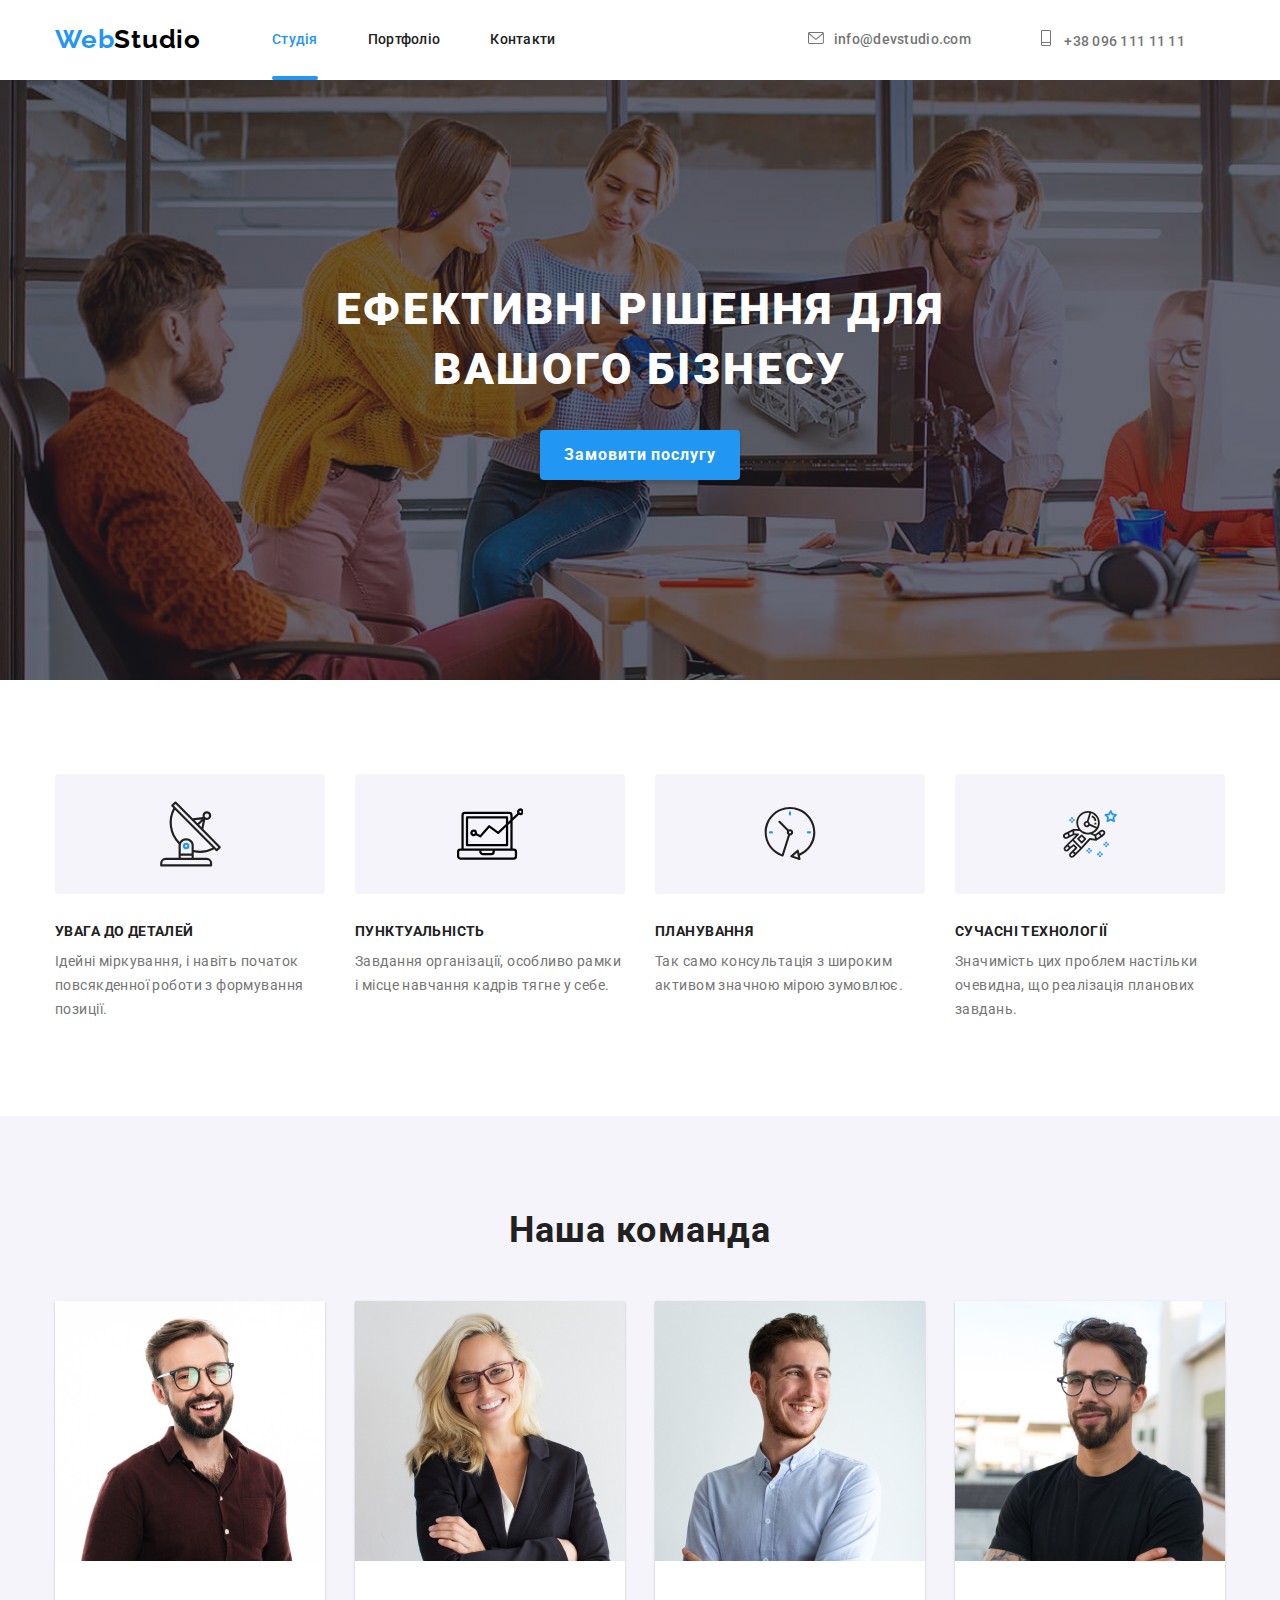
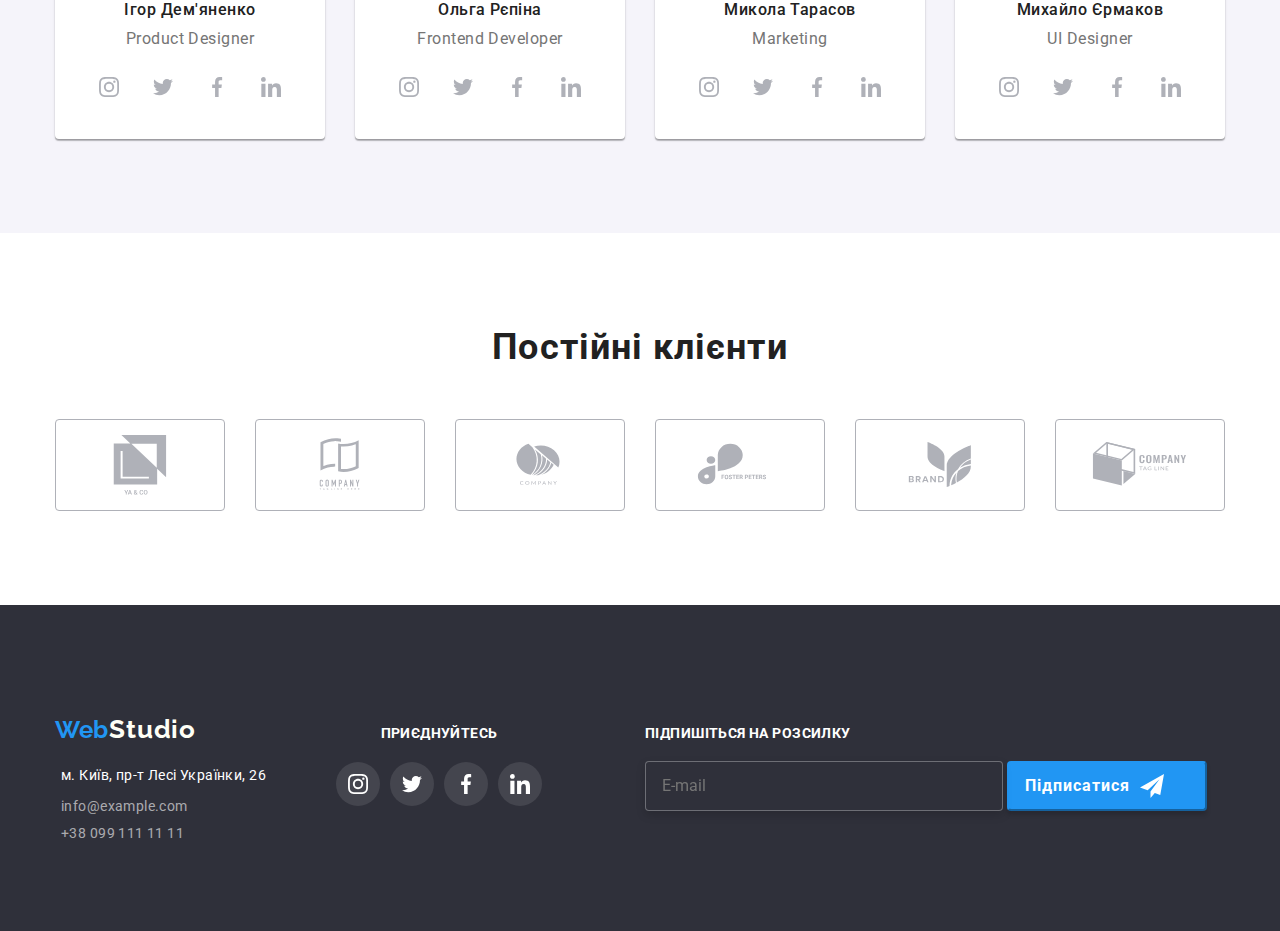
==== commit 142f1eff: "Add files via upload" ====
--- a/index.html
+++ b/index.html
@@ -169,7 +169,7 @@
                         <div class="photo-div-p">
                     <img src="./images/whatarewedoing/list.jpg" alt="пишет письмо" width="370"  height="294"/>
                     <p class="photo-p">Десктопні додатки</p>
-                        </div>
+                    </div>
                     </li>
                     <li class="photo2">
                         <div class="photo-div-p">
--- a/css/main.min.css
+++ b/css/main.min.css
@@ -1 +1 @@
-:root{--font-family-main: "Roboto", sans-serif;--font-family-logo: "Raleway", sans-serif;--knob-color: #2196F3;--text-color: #212121;--whitey-color: #FFFFFF;--mail-color: #757575}a{text-decoration:none}body{font-family:"Roboto",sans-serif}h1,h2,h3,p{margin-top:0;margin-bottom:0;margin-left:0}ul,ol{margin-top:0;margin-bottom:0;padding-left:0}.list{list-style:none}li{list-style-type:none}.cl{font-style:normal}img{max-width:100%;display:block;height:auto}button{cursor:pointer}.container{width:100%;padding-left:15px;padding-right:15px}@media screen and (min-width: 480px){.container{margin-left:auto;margin-right:auto}}@media screen and (min-width: 768px){.container{width:768px}}@media screen and (min-width: 1200px){.container{width:1200px}}@media screen and (min-width: 1200px){.section{padding-top:94px;padding-bottom:94px}}@media screen and (min-width: 768px){.section{padding-top:60px;padding-bottom:60px}}@media screen and (max-width: 767px){.section{padding-top:60px;padding-bottom:60px}}button{cursor:pointer}.modal-btn{font-family:"Roboto",sans-serif;font-weight:700;font-size:16px;line-height:1.87;letter-spacing:.06em;border-radius:4px;box-shadow:0px 4px 4px rgba(0,0,0,.15);background-color:#2196f3;color:var(--whitey-color);cursor:pointer;width:200px;height:50px;border:0;transition:250ms cubic-bezier(0.4, 0, 0.2, 1)}.modal-btn:hover{background:#188ce8;box-shadow:0px 4px 4px rgba(0,0,0,.15)}.button-div-podpis{margin-left:12px}.button-podpis{width:200px;height:50px;cursor:pointer;background:#2196f3;box-shadow:0px 4px 4px rgba(0,0,0,.15);border-radius:4px;border-color:#2196f3;display:inline-flex;align-items:center}.podpis{font-family:"Roboto",sans-serif;font-weight:700;font-size:16px;line-height:1.87;letter-spacing:.06em;color:var(--whitey-color);margin:10px}.button-svg-podpis{width:24px;height:24px;fill:var(--whitey-color)}.modall-btm-button{position:absolute;top:8px;right:8px;display:flex;justify-content:center;align-items:center;width:30px;height:30px;border-radius:50%;background:#fff;border:1px solid rgba(0,0,0,.1);padding:0%}.modall-btm-button:hover .modall-close-btn,.modall-btm-button:focus .modall-close-btn{fill:#2196f3;transition:250ms cubic-bezier(0.4, 0, 0.2, 1)}.modall-btm-submit{width:200px;height:50px;background:#2196f3;border-radius:4px;margin-top:30px;border-color:var(--knob-color);margin:auto;display:block}.modall-btm-submit:hover,.modall-btm-submit:focus{background:#188ce8;transition:250ms cubic-bezier(0.4, 0, 0.2, 1)}.social-list{display:flex;justify-content:center;gap:10px;margin-top:16px}.social-list-link{display:flex;justify-content:center;align-items:center;width:44px;height:44px;border-radius:50%;background-color:#fff;transition:250ms cubic-bezier(0.4, 0, 0.2, 1)}.social-list-link:hover .social-list-icon,.social-list-link:focus .social-list-icon{fill:var(--whitey-color)}.social-list-link:hover,.social-list-link:focus{background-color:#2196f3}.social-list-icon{fill:#afb1b8}.social-list-footer{display:flex;justify-content:center;gap:10px;margin-top:20px}.social-list-item{height:44px;width:44px}.social-link-footer{color:#fff;background-color:rgba(255,255,255,.1);width:44px;height:44px;display:flex;border-radius:50%;justify-content:center;align-items:center;transition:250ms cubic-bezier(0.4, 0, 0.2, 1)}.social-link-footer:hover .social-link-footer:focus{background-color:var(--accent-color)}.social-link-footer:hover,.social-link-footer:focus{background-color:#2196f3}.soc-icon-footer{fill:currentColor;width:20px;height:20px}@media screen and (max-width: 768px){.mobile-menu{position:fixed;width:100vw;height:100vh;display:flex;justify-content:center;overflow-y:scroll;padding:48px 40px;z-index:1;top:0;left:0;background:#fff;box-shadow:0px 4px 8px rgba(0,0,0,.04),0px 2px 4px rgba(0,0,0,.08),0px 1px 3px rgba(0,0,0,.16);opacity:0;visibility:hidden;pointer-events:none;transition:250ms cubic-bezier(0.4, 0, 0.2, 1)}.mobile-menu.is-open{opacity:1;visibility:visible;pointer-events:auto}.mobile-menu_conteiner{position:relative;display:flex;flex-direction:column;justify-content:space-between}.mobaile-menu_li:not(last-child){padding-bottom:35px}.mobaile-menu_a{font-family:"Roboto",sans-serif;font-weight:500;font-size:40px;line-height:1.17;letter-spacing:.02em;color:#212121}.mobaile-menu_a:hover,.mobaile-menu_a:focus{color:#2196f3}.mobaile-menu_contact_number{font-family:"Roboto",sans-serif;font-weight:500;font-size:34px;line-height:1.17;letter-spacing:.02em;color:#2196f3;padding-bottom:32px}.mobaile-menu_contact_maill{font-family:"Roboto",sans-serif;font-weight:500;font-size:24px;line-height:1.16;letter-spacing:.02em;color:#757575}.mobaile-menu-social_li{display:inline-block;padding-right:15px}.mobaile-menu-social_li:not(:last-child){margin-right:10px;border-right:1px solid rgba(33,33,33,.2);padding-right:10px}.mobaile-text{font-family:"Roboto",sans-serif;font-size:18px;line-height:22px;letter-spacing:.02em;color:#2196f3}}@media screen and (min-width: 768px){.mobile-menu{display:none}}@media screen and (min-width: 1199px){.page_header{display:flex;align-items:center;justify-content:space-between}.contact_maill{display:flex;flex-direction:row-reverse;font-family:var(--primary-font);font-style:normal;font-weight:500;font-size:14px;line-height:1.14;letter-spacing:.02em;color:#757575;transition:color 250ms cubic-bezier(0.4, 0, 0.2, 1)}.contact_maill:hover,.contact_maill:focus{color:#2196f3}}@media screen and (min-width: 768px){.page_header{display:flex;align-items:center;justify-content:space-between}.mobile-menu-open{display:none}.contact_maill{display:flex;flex-direction:row-reverse;font-family:var(--primary-font);font-style:normal;font-weight:500;font-size:12px;line-height:1.14;letter-spacing:.02em;color:#757575;transition:color 250ms cubic-bezier(0.4, 0, 0.2, 1)}.contact_maill:hover,.contact_maill:focus{color:#2196f3}.menu_ul{display:flex;align-items:center}.current::after{position:absolute;content:"";left:0;bottom:0;border-radius:2px;width:100%;height:4px;background-color:var(--text-color);border-radius:2px;transition:var(--transition-knob-color);bottom:-33px}.menu-li.current::after{position:absolute;display:block;height:4px;width:100%;background-color:var(--knob-color);border-radius:2px}.menu-li.current::after:hover::after{background-color:var(--text-color)}}@media screen and (max-width: 767px){.page_header{padding-top:16px;padding-bottom:16px;display:flex;align-items:center;justify-content:space-between}.menu_ul{display:none}.contact_1{display:none}}.mobile-menu_close-btn{position:absolute;top:-30px;right:-5px;background-color:#fff;border:none;padding:0;line-height:0}.mobile-menu_close-icon:hover,.mobile-menu_close-icon:focus{fill:#2196f3;transition:250ms cubic-bezier(0.4, 0, 0.2, 1)}.page_header-container{display:flex;align-items:center;justify-content:space-between}.mobile-menu-open{background-color:#fff;border:none}.page_header{border-width:0 0 1rem 0;border:#ececec}.page_header{display:flex;align-items:center;justify-content:space-between}.nav{display:flex;align-items:center}.contact{display:flex;align-items:center}.contact-items :not(:last-child){margin-right:50px}.contact-items{display:flex;flex-direction:row-reverse;font-family:var(--primary-font);font-style:normal;font-weight:500;font-size:14px;line-height:1.14;letter-spacing:.02em;color:#757575;margin-right:50px}.menu-link:hover,.menu-link:focus{color:var(--accent-color)}.logotipe_blue{font-family:"Raleway";font-weight:700;font-size:26px;line-height:1.2;letter-spacing:.03em;color:var(--knob-color)}.logotip_black{font-family:"Raleway";font-weight:700;font-size:26px;line-height:1.2;letter-spacing:.03em;color:#000}.menu_item:not(:last-child){margin-right:50px}.menu-li{font-family:"Roboto",sans-serif;font-weight:500;font-size:14px;line-height:1.14;letter-spacing:.02em;color:var(--text-color);transition:color 250ms cubic-bezier(0.4, 0, 0.2, 1);position:relative;display:block;cursor:pointer}.menu-li:hover,.menu-li:focus{color:var(--knob-color)}.contact-phoun-number{display:flex;flex-direction:row-reverse;font-family:var(--primary-font);font-style:normal;font-weight:500;font-size:14px;line-height:1.14;letter-spacing:.02em;color:#757575}.menu-link-list{font-family:"Roboto",sans-serif;font-weight:500;font-size:14px;line-height:1.14px;letter-spacing:.02em;color:#757575}.contact-phoun-number{display:flex;flex-direction:row-reverse;font-family:var(--primary-font);font-style:normal;font-weight:500;font-size:14px;line-height:1.14;letter-spacing:.02em;color:#757575}.contact-maill-cont{justify-content:center;text-align:center}.contact_maill,.contact_maill_svg{margin-right:10px;fill:currentColor}.contact_1{margin-right:30px}.contact_1{margin-right:30px}.current{color:var(--knob-color)}.logotipe-title{margin-right:71px}@media screen and (max-width: 767px){.page_title{font-weight:900;font-size:26px;line-height:42px;text-align:center;letter-spacing:.06em;text-transform:uppercase;color:var(--whitey-color);margin-bottom:30px;max-width:480px;margin-left:auto;margin-right:auto;width:360px;height:84px}.text{display:inline-block;justify-content:space-between;gap:30px}.text_li{width:100%;margin-bottom:30px}.satellite{height:120px;background-color:#f5f4fa;border-radius:4px;margin-bottom:30px;justify-content:center;align-items:center;display:flex}.li_h3{text-align:center;font-family:"Roboto",sans-serif;font-weight:700;font-size:14px;line-height:1.14;letter-spacing:.03em;text-transform:uppercase;color:var(--text-color);margin-bottom:10px}.h3_indent{font-family:"Roboto",sans-serif;font-weight:400;font-size:14px;line-height:1.71;letter-spacing:.03em;color:var(--mail-color)}.photo_section{display:none}.client-item{width:170px;height:92px}.client-link{display:flex;justify-content:center;align-items:center;width:170px;height:92px;border:1px solid #afb1b8;border-radius:4px;transition:250ms cubic-bezier(0.4, 0, 0.2, 1)}.client-link:hover .client-icon,.client-link:focus .client-icon{fill:#2196f3}.client-link:hover,.client-link:focus{border-color:#2196f3}.text1{padding-top:60px}.photo_section{padding-top:60px;padding-bottom:60px}.client-title{font-family:"Roboto",sans-serif;font-style:normal;font-weight:700;font-size:28px;line-height:1.16;text-align:center;letter-spacing:.03em;color:#212121;margin-bottom:30px}}@media screen and (min-width: 768px){.page_title{font-family:"Roboto",sans-serif;font-weight:900;font-size:26px;line-height:1.61;text-align:center;letter-spacing:.06em;text-transform:uppercase;color:var(--whitey-color);max-width:696px;margin-left:auto;margin-right:auto;margin-bottom:30px;width:360px;height:84px}.text_li{width:350px}.text{display:flex;flex-wrap:wrap;justify-content:space-between;gap:30px}.satellite{width:354px;height:120px;background-color:#f5f4fa;border-radius:4px;margin-bottom:30px;justify-content:center;align-items:center;display:flex}.h3_indent{font-family:"Roboto",sans-serif;font-weight:400;font-size:14px;line-height:1.71;letter-spacing:.03em;color:var(--mail-color)}.photo_section{display:none}.client-item{width:226px;height:92px}.client-link{display:flex;justify-content:center;align-items:center;width:226px;height:92px;border:1px solid #afb1b8;border-radius:4px;transition:250ms cubic-bezier(0.4, 0, 0.2, 1)}.client-link:hover .client-icon,.client-link:focus .client-icon{fill:#2196f3}.client-link:hover,.client-link:focus{border-color:#2196f3}.text1{padding-top:60px}.photo_section{padding-top:60px;padding-bottom:60px}.client-title{font-family:"Roboto",sans-serif;font-style:normal;font-weight:700;font-size:28px;line-height:1.16;text-align:center;letter-spacing:.03em;color:#212121;margin-bottom:30px}}@media screen and (min-width: 1200px){.page_title{font-family:"Roboto",sans-serif;font-weight:900;font-size:44px;line-height:1.36;text-align:center;letter-spacing:.06em;text-transform:uppercase;color:var(--whitey-color);margin-left:auto;margin-right:auto;width:696px;height:120px}.text_li{width:270px}.text{display:flex;justify-content:space-between;gap:30px}.h3_indent{font-family:"Roboto",sans-serif;font-weight:400;font-size:14px;line-height:1.71;letter-spacing:.03em;color:var(--mail-color)}.satellite{width:270px;height:120px;background-color:#f5f4fa;border-radius:4px;margin-bottom:30px;justify-content:center;align-items:center;display:flex}.li_h3{font-family:"Roboto",sans-serif;font-weight:700;font-size:14px;line-height:1.14;letter-spacing:.03em;text-transform:uppercase;color:var(--text-color);margin-bottom:10px}.client-list{display:flex;justify-content:center;gap:30px;margin-top:50px}.client-item{width:170px;height:92px}.client-link{display:flex;justify-content:center;align-items:center;width:170px;height:92px;border:1px solid #afb1b8;border-radius:4px;transition:250ms cubic-bezier(0.4, 0, 0.2, 1)}.client-link:hover .client-icon,.client-link:focus .client-icon{fill:#2196f3}.client-link:hover,.client-link:focus{border-color:#2196f3}.text1{padding-top:94px}.photo_section{padding-top:94px;padding-bottom:94px}.client-title{font-family:"Roboto",sans-serif;font-style:normal;font-weight:700;font-size:36px;line-height:1.16;text-align:center;letter-spacing:.03em;color:#212121;margin-bottom:30px}}.hero{background-position:center;padding-top:118px;padding-bottom:118px;background-color:#2f303a;background-size:cover;margin:0 auto;text-align:center;background-image:linear-gradient(rgba(47, 48, 58, 0.4), rgba(47, 48, 58, 0.4)),url("../images/hero/title.jpg")}@media screen and (min-resolution: 2dppx),(min-resolution: 192dpi),(min-device-pixel-ratio: 2){.hero{background-position:center;background-color:#2f303a;background-size:cover;margin:0 auto;text-align:center;padding-top:118px;padding-bottom:118px;background-image:linear-gradient(rgba(47, 48, 58, 0.4), rgba(47, 48, 58, 0.4)),url("../images/hero/hero-mobale/Header img@2x.jpg")}}@media screen and (min-width: 768px){.hero{background-position:center;background-repeat:no-repeat;padding-top:118px;padding-bottom:118px;background-size:cover;background-image:url("../images/hero/hero-tablet/Header img.jpg")}}@media screen and (min-width: 768px)and (min-device-pixel-ratio: 2),screen and (min-width: 768px)and (-webkit-min-device-pixel-ratio: 2),screen and (min-width: 768px)and (min-resolution: 192dpi),screen and (min-width: 768px)and (min-resolution: 2dppx){.hero{background-position:center;background-repeat:no-repeat;padding-top:118px;padding-bottom:118px;background-color:#2f303a;background-image:linear-gradient(rgba(47, 48, 58, 0.4), rgba(47, 48, 58, 0.4)),url("../images/hero/hero-tablet/Header img@2x.jpg ")}}@media screen and (min-width: 768px){.client-title{font-family:"Roboto",sans-serif;font-style:normal;font-weight:700;font-size:28px;line-height:1.16;text-align:center;letter-spacing:.03em;color:#212121;margin-bottom:30px}}@media screen and (min-width: 1200px){.hero{background-position:center;background-size:cover;background-repeat:no-repeat;padding-top:200px;padding-bottom:200px;background-color:#2f303a;background:rgba(47,48,58,.4);background-image:linear-gradient(rgba(47, 48, 58, 0.4), rgba(47, 48, 58, 0.4)),url("../images/hero/hero-destop/Img.jpg")}}@media screen and (min-width: 1200px)and (min-device-pixel-ratio: 2),screen and (min-width: 1200px)and (-webkit-min-device-pixel-ratio: 2),screen and (min-width: 1200px)and (min-resolution: 192dpi),screen and (min-width: 1200px)and (min-resolution: 2dppx){.hero{background-size:cover;background-repeat:no-repeat;background-position:center;padding-top:200px;padding-bottom:200px;background-color:#2f303a;background-image:linear-gradient(rgba(47, 48, 58, 0.4), rgba(47, 48, 58, 0.4)),url("../images/hero/hero-destop/Img@2x.jpg")}}@media screen and (min-width: 1200px){.client-title{font-family:"Roboto",sans-serif;font-style:normal;font-weight:700;font-size:36px;line-height:1.16;text-align:center;letter-spacing:.03em;color:#212121;margin-bottom:50px}}.client-list{display:flex;justify-content:center;gap:30px;flex-wrap:wrap;flex-basis:100%}.li_h3{font-family:"Roboto",sans-serif;font-weight:700;font-size:14px;line-height:1.14;letter-spacing:.03em;text-transform:uppercase;color:var(--text-color);margin-bottom:10px}.work{font-family:"Roboto",sans-serif;font-weight:700;font-size:36px;line-height:1.16;text-align:center;letter-spacing:.03em;color:var(--text-color);margin-bottom:50px}.work_photo{display:flex;justify-content:space-between}.client-icon{width:106px;height:60px;fill:#afb1b8;transition:250ms cubic-bezier(0.4, 0, 0.2, 1)}.photo-div-p{position:relative}.photo-p{position:absolute;display:flex;justify-content:center;align-items:center;font-size:14px;width:100%;height:70px;bottom:0;background:rgba(47,48,58,.8);font-weight:700;line-height:1.14;text-transform:uppercase;color:var(--whitey-color)}@media screen and (max-width: 767px){.team{font-family:"Roboto",sans-serif;font-size:28px;line-height:1.16;text-align:center;letter-spacing:.03em;color:var(--text-color);margin-bottom:50px}.employes{display:flex;flex-wrap:wrap;justify-content:space-between}.employes-card{background:#fff;box-shadow:0px 1px 3px rgba(0,0,0,.12),0px 1px 1px rgba(0,0,0,.14),0px 2px 1px rgba(0,0,0,.2);border-radius:0px 0px 4px 4px;margin-bottom:30px}}@media screen and (min-width: 768px){.team{font-family:"Roboto",sans-serif;font-size:28px;line-height:1.16;text-align:center;letter-spacing:.03em;color:var(--text-color);margin-bottom:30px}.employes{justify-content:center;gap:30px;display:flex;flex-wrap:wrap}.employes-card{background:#fff;box-shadow:0px 1px 3px rgba(0,0,0,.12),0px 1px 1px rgba(0,0,0,.14),0px 2px 1px rgba(0,0,0,.2);border-radius:0px 0px 4px 4px}}@media screen and (min-width: 1199px){.team{font-family:"Roboto",sans-serif;font-size:36px;line-height:1.16;text-align:center;letter-spacing:.03em;color:var(--text-color);margin-bottom:50px}.employes{display:flex;flex-wrap:wrap}.employes-card{background:#fff;box-shadow:0px 1px 3px rgba(0,0,0,.12),0px 1px 1px rgba(0,0,0,.14),0px 2px 1px rgba(0,0,0,.2);border-radius:0px 0px 4px 4px}}.employes-section{background:#f5f4fa}.name-position{padding-top:30px;padding-bottom:30px}.suptitle{font-family:"Roboto",sans-serif;font-weight:500;font-size:16px;line-height:1.18;text-align:center;letter-spacing:.03em;color:var(--text-color);margin:10px}.suptitles{font-family:"Roboto",sans-serif;font-size:16px;line-height:1.18;text-align:center;letter-spacing:.03em;color:var(--mail-color);margin-bottom:16px}.produkt{font-family:"Roboto",sans-serif;font-size:16px;line-height:1.19px;text-align:center;letter-spacing:.03em;color:var(--mail-color)}.olga{font-family:"Roboto",sans-serif;font-size:16px;line-height:1.19;text-align:center;letter-spacing:.03em;color:var(--knob-color)}.nik{font-family:"Roboto",sans-serif;font-size:16px;line-height:1.19;text-align:center;letter-spacing:.03em;color:var(--text-color)}.mih{font-family:"Roboto",sans-serif;font-size:16px;line-height:1.19;text-align:center;letter-spacing:.03em;color:var(--text-color)}@media screen and (max-width: 768px){.footer_div_2{text-align:center}.footer_div_2{padding-bottom:60px;margin-left:0px}.contact-footer{margin-left:0px}.soc-foot-h3-div{margin-left:20px}.logotipe_blue_end{font-family:"Raleway",sans-serif;font-weight:700;font-size:24px;line-height:1.16;letter-spacing:.03em;color:var(--knob-color);text-align:center}}@media screen and (min-width: 768px){.footer_div{display:flex;flex-wrap:wrap;justify-content:space-around;align-items:baseline}.address{margin-left:0px}.contact-footer{margin-left:0px}.label-span-footer-1{text-align:center}.logotipe_blue_end{font-family:"Raleway",sans-serif;font-weight:700;font-size:24px;line-height:1.16;letter-spacing:.03em;color:var(--knob-color);text-align:center}}@media screen and (min-width: 1200px){.footer_div{display:flex;flex-wrap:wrap;justify-content:start;align-items:baseline}.logotipe_blue_end{font-family:"Raleway",sans-serif;font-weight:700;font-size:26px;line-height:1.19px;letter-spacing:.03em;color:var(--knob-color)}.logotip_blake_end{font-family:"Raleway",sans-serif;font-weight:700;font-size:26px;line-height:1.19px;letter-spacing:.03em;color:#fffff6}.footer_div_2{flex-shrink:0}.footer_div{display:flex;align-items:baseline}.logo-footer{width:auto;font-weight:700;font-size:26px;line-height:1.19;margin-bottom:20px;text-decoration:none;display:block;margin-left:20px}.logotipe_blue_end{font-family:"Raleway",sans-serif;font-weight:700;font-size:26px;line-height:1.19px;letter-spacing:.03em;color:var(--knob-color)}.logotip_blake_end{font-family:"Raleway",sans-serif;font-weight:700;font-size:26px;line-height:1.19px;letter-spacing:.03em;color:#fffff6}.cl1{font-family:"Roboto",sans-serif;font-style:normal;font-weight:400;font-size:14px;line-height:1.71px;letter-spacing:.03em;color:#fff}.soc-foot-h3-div{margin-left:0px}.cl21{margin-bottom:9px}.adres_list_end{margin-bottom:9px}.adres_footer{margin-top:20px;margin-bottom:9px;font-family:var(--primary-font);font-size:14px;line-height:1.71;letter-spacing:.03em;color:#fff;font-style:normal}.address{margin-left:6px}.nomer{font-style:normal}.social-network{margin-left:70px}.soc-foot-h3{margin-bottom:20px;font-family:"Roboto";font-style:normal;font-weight:700;font-size:14px;line-height:1.14;letter-spacing:.03em;text-transform:uppercase;color:#fff}.label-span-footer{font-family:"Roboto",sans-serif;font-style:normal;font-weight:700;font-size:14px;line-height:16px;letter-spacing:.03em;text-transform:uppercase;color:#fff;margin-bottom:20px}.form-footer{display:flex;-webkit-box-align:end;-ms-flex-align:end;align-items:flex-end;margin-left:73px}.label-input-footer{width:358px;height:50px;border:1px solid rgba(255,255,255,.3);filter:drop-shadow(0px 4px 4px rgba(0, 0, 0, 0.15));border-radius:4px;background-color:#2f303a;color:#f5f4fa;transition:250ms cubic-bezier(0.4, 0, 0.2, 1);padding-left:16px}.label-input-footer:focus{outline:none;border-color:var(--whitey-color)}.logotipe_blue_end{font-family:"Raleway",sans-serif;font-weight:700;font-size:24px;line-height:1.16;letter-spacing:.03em;color:var(--knob-color);text-align:center}.label-span-footer-1{text-align:start}.footer{padding-bottom:60px}}.label-div-footer{text-align:center}.logotip_blake_end{font-family:"Raleway",sans-serif;font-weight:700;font-size:26px;line-height:1.19px;letter-spacing:.03em;color:#fffff6;text-align:center}.footer{padding-top:60px;background:#2f303a}.contact_end{font-family:"Roboto",sans-serif;font-weight:400;font-size:14px;line-height:1.71px;letter-spacing:.03em;color:rgba(255,255,255,.6);font-style:normal;text-align:center}@media screen and (max-width: 767px){.modall-btm{width:90%;position:absolute;top:50%;left:50%;transform:translate(-50%, -50%);padding:40px;background-color:#fff}.input-btm{width:100%;height:40px;left:576px;top:314px;border:1px solid rgba(33,33,33,.2);border-radius:4px;margin-bottom:10px;padding-left:42px;transition:border-color 250ms cubic-bezier(0.4, 0, 0.2, 1)}.input-btm:focus{outline:none;border-color:var(--knob-color)}.input-btm:focus+.modal-btm-spann{fill:var(--knob-color)}.text-modal-footer{font-family:"Roboto",sans-serif;font-weight:400;font-size:11px;line-height:1.16;letter-spacing:.03em;color:#757575}.bacdrop{position:fixed;z-index:100;top:0;left:0;width:100%;height:100%;background:rgba(0,0,0,.2);transition:opacity 250ms cubic-bezier(0.4, 0, 0.2, 1),visibility 250ms cubic-bezier(0.4, 0, 0.2, 1)}.bacdrop.is-hidden{opacity:0;visibility:hidden;pointer-events:none}}@media screen and (min-width: 768px){.modall-btm{position:absolute;top:50%;left:50%;transform:translate(-50%, -50%);padding:40px;width:450px;height:609px;background-color:#fff}.input-btm{width:100%;height:40px;left:576px;top:314px;border:1px solid rgba(33,33,33,.2);border-radius:4px;margin-bottom:10px;padding-left:42px;transition:border-color 250ms cubic-bezier(0.4, 0, 0.2, 1)}.input-btm:focus{outline:none;border-color:var(--knob-color)}.input-btm:focus+.modal-btm-spann{fill:var(--knob-color)}.text-modal-footer{font-family:"Roboto",sans-serif;font-weight:400;font-size:11px;line-height:1.16;letter-spacing:.03em;color:#757575}.bacdrop{position:fixed;z-index:100;top:0;left:0;width:100%;height:100%;background:rgba(0,0,0,.2);transition:opacity 250ms cubic-bezier(0.4, 0, 0.2, 1),visibility 250ms cubic-bezier(0.4, 0, 0.2, 1)}.bacdrop.is-hidden{opacity:0;visibility:hidden;pointer-events:none}}@media screen and (min-width: 1200px){.modall-btm{position:absolute;top:50%;left:50%;transform:translate(-50%, -30%);padding:40px;width:528px;height:609px;background-color:#fff}.input-btm{width:100%;height:40px;left:576px;top:314px;border:1px solid rgba(33,33,33,.2);border-radius:4px;margin-bottom:10px;padding-left:42px;transition:border-color 250ms cubic-bezier(0.4, 0, 0.2, 1)}.input-btm:focus{outline:none;border-color:var(--knob-color)}.input-btm:focus+.modal-btm-spann{fill:var(--knob-color)}.text-modal-footer{font-family:"Roboto",sans-serif;font-weight:400;font-size:14px;line-height:2;letter-spacing:.03em;color:#757575}.bacdrop{position:fixed;z-index:100;top:0;left:0;width:100%;height:70%;background:rgba(0,0,0,.2);transition:opacity 250ms cubic-bezier(0.4, 0, 0.2, 1),visibility 250ms cubic-bezier(0.4, 0, 0.2, 1)}.bacdrop.is-hidden{opacity:0;visibility:hidden;pointer-events:none}}.modal-btm-form{margin-top:12px}.modal_btm_p{font-family:"Roboto",sans-serif;font-style:normal;font-weight:700;font-size:20px;line-height:23px;text-align:center;letter-spacing:.03em;color:#212121}.modal-name,.modal-phone,.modal-maill,.modal-coment{display:flex;font-family:"Roboto",sans-serif;font-style:normal;font-size:12px;line-height:1.17;padding-bottom:4px;letter-spacing:.01em;color:#757575}.modal-btm-name,.modal-btm-phone,.modal-btm-maill,.modal-btm-coment{margin-bottom:10px}.modal-btm-coment{width:100%;height:120px;padding:12px;padding-left:16px;padding-right:16px;resize:none;transition:border-color 250ms cubic-bezier(0.4, 0, 0.2, 1);border:1px solid rgba(33,33,33,.2);border-radius:4px;font-size:12px;line-height:14px;letter-spacing:.01em;color:rgba(117,117,117,.5)}.modal-btm-coment:focus{outline:none;border-color:var(--knob-color)}.input-btm-s{width:448px;height:120px;left:576px;top:314px;border:1px solid rgba(33,33,33,.2);border-radius:4px}.modal-icon-icon{color:#212121}.zgoda{display:flex;justify-content:center;align-items:center}.input-zgody{width:1px;height:1px;margin:-1px;border:0;padding:0;white-space:nowrap;clip-path:inset(100%);clip:rect(0 0 0 0);overflow:hidden;position:absolute}.input-zgody:checked+.span-zgody{background-color:#2196f3;color:#f5f4fa;background-image:url(../images/modal-wind-ikon/symbol-defs.svg#icon-gal);background-position:center;background-size:contain;background-origin:border-box;padding-left:1px}.span-zgody{display:flex;width:16px;height:14px;border:1px solid #212121;border-radius:2px;margin-right:7px;align-items:center}.svg-zgody{fill:#fff}.umowa{color:#188ce8;text-decoration:underline}.modall-btm-b2-span{font-family:"Roboto";font-style:normal;font-weight:700;font-size:16px;line-height:30px;text-align:center;letter-spacing:.06em;color:#fff}.input-zgody{width:16px;height:15px;margin-right:7px}.umowa-zgody{margin-top:5px;margin-bottom:30px}.modal-btm-spann{display:block;width:12px;height:12px;color:#212121;position:absolute;top:50%;left:12px;transform:translate(0%, -90%);transition:250ms cubic-bezier(0.4, 0, 0.2, 1)}.modal-btm-spann:focus{fill:var(--knob-color);transition:250ms cubic-bezier(0.4, 0, 0.2, 1)}.modal-btm-div{position:relative}:root{--font-family-main: "Roboto", sans-serif;--font-family-logo: "Raleway", sans-serif;--knob-color: #2196F3;--text-color: #212121;--whitey-color: #FFFFFF;--mail-color: #757575}a{text-decoration:none}h1,h2,h3,p{margin:0;padding-left:0}ul,ol{margin:0;padding-left:0}.list{list-style:none}li{list-style-type:none}.rif{font-style:normal}.container{padding-left:15px;padding-right:15px}@media screen and (min-width: 480px){.container{width:450px;margin-left:auto;margin-right:auto}}@media screen and (min-width: 768px){.container{width:768px}}@media screen and (min-width: 1200px){.container{width:1200px}}@media screen and (min-width: 1199px){.page-header{border-bottom:#ececec 1px solid}.contact-maill{display:flex;flex-direction:row-reverse;font-family:var(--primary-font);font-style:normal;font-weight:500;font-size:14px;line-height:1.14;letter-spacing:.02em;color:#757575}.contact-maill:hover,.contact-maill:focus{color:#2196f3}.contact-phoun-number{display:flex;flex-direction:row-reverse;font-family:var(--primary-font);font-style:normal;font-weight:500;font-size:14px;line-height:1.14;letter-spacing:.02em;color:#757575}}@media screen and (min-width: 768px){.page-header{border-bottom:#ececec 1px solid}.contact{display:none;display:flex;align-items:center}.contact-maill{display:flex;flex-direction:row-reverse;font-family:var(--primary-font);font-style:normal;font-weight:500;font-size:12px;line-height:1.14;letter-spacing:.02em;color:#757575}.contact-maill:hover,.contact-maill:focus{color:#2196f3}.contact-phoun-number{display:flex;flex-direction:row-reverse;font-family:var(--primary-font);font-style:normal;font-weight:500;font-size:12px;line-height:1.14;letter-spacing:.02em;color:#757575}}@media screen and (max-width: 767px){.page-header{padding-top:16px;padding-bottom:16px;border-bottom:#ececec 1px solid}.menu-item{display:none}.contact_li{display:none}.mobile-menu_close-btn_portfolio{position:absolute;top:10px;right:15px;background-color:#fff;border:none;padding:0;line-height:0}.current{color:var(--knob-color)}}.mobile-menu_close-portfolio_icon:hover,.mobile-menu_close-portfolio_icon:focus{fill:#2196f3;transition:250ms cubic-bezier(0.4, 0, 0.2, 1)}.mobile-menu-open-p{background-color:#fff;border:none;padding:0}.mobile-menu-open-p.is-open{opacity:1;transform:translateX(0)}.page-header-container{display:flex;align-items:center;justify-content:space-between}.page-nav{display:flex;align-items:center}.contact{display:none;align-items:center}.contact-items :not(:last-child){margin-right:50px}.contact-items{display:flex;flex-direction:row-reverse;font-family:var(--primary-font);font-style:normal;font-weight:500;font-size:14px;line-height:1.14;letter-spacing:.02em;color:#757575;margin-right:50px}.menu-li{display:flex;align-items:center}.menu-link:hover,.menu-link:focus{color:var(--accent-color)}.logotipe-blue{font-family:"Raleway";font-weight:700;font-size:26px;line-height:1.2;letter-spacing:.03em;color:var(--knob-color)}.logotip-black{font-family:"Raleway";font-weight:700;font-size:26px;line-height:1.2;letter-spacing:.03em;color:#000}.menu-item:not(:last-child){margin-right:50px}.menu-ul-header{display:flex;align-items:center;margin-left:60px}.menu-li{font-family:"Roboto",sans-serif;font-weight:500;font-size:14px;padding-top:32px;padding:32px 0;line-height:1.14;letter-spacing:.02em;margin-left:auto;color:var(--text-color);transition:transform 250ms cubic-bezier(0.4, 0, 0.2, 1);position:relative;display:block;cursor:pointer}.menu-li:hover,.menu-li:focus{color:var(--knob-color)}.contact-phoun-number{display:flex;flex-direction:row-reverse;font-family:var(--primary-font);font-style:normal;font-weight:500;font-size:14px;line-height:1.14;letter-spacing:.02em;color:#757575}.menu-link-list{font-family:"Roboto",sans-serif;font-weight:500;font-size:14px;line-height:1.14px;letter-spacing:.02em;color:#757575}.contact-maill-cont{justify-content:center;text-align:center}.contact-maill .contact-maill-svg{margin-right:10px;fill:currentColor}.contact_li{margin-right:30px}.current::after{content:"";background-color:var(--text-color);transition:var(--transition-knob-color)}.menu-li.current::after{position:absolute;display:block;bottom:0px;height:4px;width:100%;background-color:var(--knob-color);border-radius:2px}.menu-li.current::after:hover::after{background-color:var(--text-color)}.current{color:var(--knob-color)}@media screen and (max-width: 767px){.photo-top{display:flex;flex-wrap:wrap;margin-top:50px;gap:30px;background:#fff}.section-project{padding-top:60px;padding-bottom:60px}}@media screen and (min-width: 768px){.photo-top{display:flex;flex-wrap:wrap;margin-top:30px;gap:30px;background:#fff}.contact{margin-left:100px;display:flex;flex-wrap:wrap;gap:10px}.section-project{padding-top:60px;padding-bottom:60px}}@media screen and (min-width: 1199px){.photo-top{display:flex;flex-wrap:wrap;margin-top:50px;gap:30px;background:#fff}.contact{display:flex;flex-wrap:wrap;gap:30px}.section-project{padding-top:94px;padding-bottom:94px}}.foto-div{padding:20px;background:#fff;border:1px solid #eee}.photo_h3{font-family:"Roboto",sans-serif;font-weight:700;font-size:17px;line-height:2;letter-spacing:.06em;color:var(--text-color)}.h3_p{font-family:"Roboto",sans-serif;font-weight:400;font-size:16px;line-height:1.87;letter-spacing:.03em;color:var(--mail-color);display:block;max-width:100%;height:auto;margin-top:4px}.project-photo-top:hover{box-shadow:0px 1px 1px rgba(0,0,0,.12),0px 4px 4px rgba(0,0,0,.06),1px 4px 6px rgba(0,0,0,.16)}.imphoto{display:block;max-width:100%;height:auto}.im-photo-text-div{position:relative;overflow:hidden}.im-photo-text{display:block;position:relative;overflow:hidden}.im-photo-text:hover .photo-text,.im-photo-text:focus .photo-text{transform:translate(0, 0)}.photo-text{font-family:"Roboto";font-style:normal;font-weight:400;font-size:18px;line-height:1.56;width:100%;height:100%;transform:translate(0, 100%);transition:transform 250ms cubic-bezier(0.4, 0, 0.2, 1);overflow:hidden;position:absolute;color:var(--whitey-color);background:rgba(33,150,243,.9);padding-left:24px;padding-right:24px;padding-top:63px}.im-photo-text-bige{position:relative;overflow:hidden}.im-photo-text-bige:hover .photo-text,.im-photo-text-bige:focus .photo-text{transform:translate(0, 0)}@media screen and (max-width: 767px){.adres_footer{margin-top:20px;margin-bottom:8px;font-family:var(--primary-font);font-size:14px;line-height:1.71;letter-spacing:.03em;color:#fff;font-style:normal;text-align:center}.form-footer-div-1{vertical-align:auto;padding-bottom:40px}.form-footer{-webkit-box-align:end;-ms-flex-align:end;align-items:flex-end}.logotipe_div_2{padding-bottom:60px;text-align:center;flex-shrink:0}.soc-foot-h3{margin-bottom:20px;font-family:"Roboto";font-style:normal;font-weight:700;font-size:14px;line-height:1.14;letter-spacing:.03em;text-transform:uppercase;color:#fff}.logotipe_end{align-items:baseline}.list_li_footer{margin-bottom:8px}.form-footer{-webkit-box-align:end;-ms-flex-align:end;align-items:flex-end}.soc-foot-h3-div-2{margin-left:20px}.label-div-footer{padding-top:30px}.label-span-footer{font-family:"Roboto",sans-serif;font-weight:700;font-size:14px;line-height:16px;text-align:center;letter-spacing:.03em;text-transform:uppercase;color:#fff}.label-input-footer{width:100%;height:50px;border:1px solid rgba(255,255,255,.3);filter:drop-shadow(0px 4px 4px rgba(0, 0, 0, 0.15));border-radius:4px;background-color:#2f303a;color:#f5f4fa;transition:250ms cubic-bezier(0.4, 0, 0.2, 1);padding-left:16px;margin-bottom:20px}.label-input-footer:focus{outline:none;border-color:var(--whitey-color)}.label-span-footer{font-family:"Roboto",sans-serif;font-style:normal;font-weight:700;font-size:14px;line-height:16px;letter-spacing:.03em;text-transform:uppercase;color:#fff;margin-bottom:20px}.logotipe_blu{font-family:"Raleway",sans-serif;font-weight:700;font-size:26px;line-height:1.19px;letter-spacing:.03em;color:var(--knob-color)}.soc-foot-h3{margin-bottom:20px;font-family:"Roboto";font-style:normal;font-weight:700;font-size:14px;line-height:1.14;letter-spacing:.03em;text-transform:uppercase;color:#fff;text-align:center}}@media screen and (min-width: 768px){.adres_footer{margin-top:20px;margin-bottom:9px;font-family:var(--primary-font);font-size:14px;line-height:1.71;letter-spacing:.03em;color:#fff;font-style:normal;margin-left:-20px}.logotipe_div_2{flex-shrink:0}.soc-foot-h3{margin-top:-125px;margin-bottom:20px;font-family:"Roboto";font-style:normal;font-weight:700;font-size:14px;line-height:1.14;letter-spacing:.03em;text-transform:uppercase;color:#fff;text-align:center}.logotipe_end{align-items:baseline}.list_li_footer{margin-bottom:9px}.form-footer{display:flex;padding-top:60px;-webkit-box-align:end;-ms-flex-align:end;padding-bottom:40px}.label-span-footer{font-family:"Roboto",sans-serif;font-style:normal;font-weight:700;font-size:14px;line-height:16px;letter-spacing:.03em;text-transform:uppercase;color:#fff;margin-bottom:20px}.label-input-footer{width:100%;height:50px;border:1px solid rgba(255,255,255,.3);filter:drop-shadow(0px 4px 4px rgba(0, 0, 0, 0.15));border-radius:4px;background-color:#2f303a;color:#f5f4fa;transition:250ms cubic-bezier(0.4, 0, 0.2, 1);padding-left:16px;margin-bottom:20px}.label-input-footer:focus{outline:none;border-color:var(--whitey-color)}.logotipe_blu{font-family:"Raleway",sans-serif;font-weight:700;font-size:26px;line-height:1.19px;letter-spacing:.03em;color:var(--knob-color)}}@media screen and (min-width: 1199px){.adres_footer{margin-top:20px;margin-bottom:9px;font-family:var(--primary-font);font-size:14px;line-height:1.71;letter-spacing:.03em;color:#fff;font-style:normal;margin-left:auto}.adress{margin-left:6px}.form-footer{display:flex;-webkit-box-align:end;-ms-flex-align:end;align-items:flex-end}.logotipe_div_2{flex-shrink:0}.soc-foot-h3{margin-left:0px;margin-bottom:20px;font-family:"Roboto";font-style:normal;font-weight:700;font-size:14px;line-height:1.14;letter-spacing:.03em;text-transform:uppercase;color:#fff}.logotipe_div_2{margin-left:20px}.logotipe_end{display:flex;align-items:baseline}.list_li_footer{margin-bottom:9px}.form-footer-div-1{margin-top:none}.form-footer{display:flex;-webkit-box-align:end;-ms-flex-align:end;align-items:flex-end}.label-span-footer{font-family:"Roboto",sans-serif;font-style:normal;font-weight:700;font-size:14px;line-height:16px;letter-spacing:.03em;text-transform:uppercase;color:#fff;margin-bottom:20px;margin-left:0px}.label-input-footer{width:358px;height:50px;border:1px solid rgba(255,255,255,.3);filter:drop-shadow(0px 4px 4px rgba(0, 0, 0, 0.15));border-radius:4px;background-color:#2f303a;color:#f5f4fa;transition:250ms cubic-bezier(0.4, 0, 0.2, 1);padding-left:16px}.label-input-footer:focus{outline:none;border-color:var(--whitey-color)}.soc-foot-h3-div-2{margin-left:0px}.logotipe_blu{font-family:"Raleway",sans-serif;font-weight:700;font-size:26px;line-height:1.19px;letter-spacing:.03em;color:var(--knob-color)}}.footer{padding-top:60px;background:#2f303a}.log-item{margin-right:70px}.logotipe_white{font-family:"Raleway",sans-serif;font-weight:700;font-size:26px;line-height:1.19px;letter-spacing:.03em;color:#fffff6}.cl1{font-family:"Roboto",sans-serif;font-style:normal;font-weight:400;font-size:14px;line-height:1.71px;letter-spacing:.03em;color:#fff}.adres_footer_cont{font-family:"Roboto",sans-serif;font-weight:400;font-size:14px;line-height:1.71px;letter-spacing:.03em;color:rgba(255,255,255,.6);font-style:normal}.cl21{margin-bottom:9px}.nomer{font-style:normal}.social-list-footer{display:flex;justify-content:center;gap:10px;margin-top:20px}.social-list-item{height:44px;width:44px}.social-link-footer{color:#fff;background-color:rgba(255,255,255,.1);width:44px;height:44px;display:flex;border-radius:50%;justify-content:center;align-items:center;transition:250ms cubic-bezier(0.4, 0, 0.2, 1)}.social-link-footer:hover .social-link-footer:focus{background-color:var(--accent-color)}.social-link-footer:hover,.social-link-footer:focus{background-color:#2196f3}.soc-icon-footer{fill:currentColor;width:20px;height:20px}@media screen and (max-width: 768px){.menu-but{display:flex;align-items:center;flex-wrap:wrap;gap:8px;margin-bottom:34}.button-div-podpis{margin-top:20px;text-align:center}}@media screen and (min-width: 768px){.menu-but{display:flex;align-items:center;justify-content:center;flex-wrap:wrap;gap:8px;margin-bottom:34}.button-div-podpis{margin-top:20px;text-align:center}}@media screen and (min-width: 1200px){.menu-but{display:flex;align-items:center;justify-content:center;flex-wrap:wrap;gap:8px;margin-bottom:34}.button-div-podpis{margin-left:12px}}.button_li{font-family:"Roboto";font-style:normal;font-weight:500;font-size:16px;line-height:26px;text-align:center;letter-spacing:.03em;color:var(--text-color);padding-top:6px;padding-bottom:6px;padding-left:22px;padding-right:22px;line-height:1.37;transition:250ms cubic-bezier(0.4, 0, 0.2, 1);border:0;border-radius:4px}.button_li:hover,.button_li:focus{background-color:var(--knob-color);color:var(--whitey-color);box-shadow:0px 3px 1px rgba(77,138,228,.1),0px 1px 2px rgba(0,0,0,.08),0px 2px 2px rgba(0,0,0,.12);box-shadow:250ms cubic-bezier(0.4, 0, 0.2, 1)}.button-podpis{width:200px;height:50px;cursor:pointer;background:#2196f3;box-shadow:0px 4px 4px rgba(0,0,0,.15);border-radius:4px;border-color:#2196f3;display:inline-flex;align-items:center}.podpis{font-family:"Roboto",sans-serif;font-weight:700;font-size:16px;line-height:1.87;letter-spacing:.06em;color:var(--whitey-color);margin:10px}.button-svg-podpis{width:24px;height:24px;fill:var(--whitey-color)}.social-list-footer{display:flex;justify-content:center;gap:10px;margin-top:20px}.social-list-item{height:44px;width:44px}.social-link-footer{color:#fff;background-color:rgba(255,255,255,.1);width:44px;height:44px;display:flex;border-radius:50%;justify-content:center;align-items:center;transition:250ms cubic-bezier(0.4, 0, 0.2, 1)}.social-link-footer:hover .social-link-footer:focus{background-color:var(--accent-color)}.social-link-footer:hover,.social-link-footer:focus{background-color:#2196f3}.soc-icon-footer{fill:currentColor;width:20px;height:20px}@media screen and (max-width: 768px){.mobile-menu_portfolio{position:fixed;width:100vw;height:100vh;display:flex;justify-content:center;overflow-y:scroll;padding:48px 40px;z-index:1;top:0;left:0;background:#fff;box-shadow:0px 4px 8px rgba(0,0,0,.04),0px 2px 4px rgba(0,0,0,.08),0px 1px 3px rgba(0,0,0,.16);transform:translateX(100%);transition:250ms cubic-bezier(0.4, 0, 0.2, 1)}.mobile-menu_portfolio.is-open{transform:translate(0)}.mobile-menu_portfolio.is-open{transform:translate(0)}.mobile-menu_conteiner_portfolio{position:relative;display:flex;flex-direction:column;justify-content:space-between}.portfolio-menu:not(last-child){padding-bottom:35px}.portfolio-menu_refernces{font-family:"Roboto",sans-serif;font-weight:500;font-size:40px;line-height:47px;letter-spacing:.02em;color:#212121}.portfolio-menu_refernces:hover,.portfolio-menu_refernces:focus{color:#2196f3}.mobail-contact{padding-bottom:64px}.mobaile-contact-phone{font-family:"Roboto",sans-serif;font-weight:500;font-size:34px;line-height:1.17;letter-spacing:.02em;color:#2196f3}.mobaile-contact-maill{font-family:"Roboto";font-weight:500;font-size:24px;line-height:1.16;letter-spacing:.02em;padding-top:32px;color:#757575}.mobaile-social_list{display:inline-block;padding-right:15px}.mobaile-social_list:not(:last-child){margin-right:10px;border-right:1px solid rgba(33,33,33,.2);padding-right:10px}.references-text{font-family:"Roboto",sans-serif;font-weight:500;font-size:18px;line-height:1.2;letter-spacing:.02em;color:#2196f3}.current{color:var(--knob-color)}}@media screen and (min-width: 768px){.mobile-menu_portfolio{display:none}.mobile-menu-open-p{display:none}}/*# sourceMappingURL=main.min.css.map */+:root{--font-family-main: "Roboto", sans-serif;--font-family-logo: "Raleway", sans-serif;--knob-color: #2196F3;--text-color: #212121;--whitey-color: #FFFFFF;--mail-color: #757575}a{text-decoration:none}body{font-family:"Roboto",sans-serif}h1,h2,h3,p{margin-top:0;margin-bottom:0;margin-left:0}ul,ol{margin-top:0;margin-bottom:0;padding-left:0}.list{list-style:none}li{list-style-type:none}.cl{font-style:normal}img{max-width:100%;display:block;height:auto}button{cursor:pointer}.container{width:100%;padding-left:15px;padding-right:15px}@media screen and (min-width: 480px){.container{width:480px;margin-left:auto;margin-right:auto}}@media screen and (min-width: 768px){.container{width:768px}}@media screen and (min-width: 1200px){.container{width:1200px}}@media screen and (max-width: 767px){.section{padding-top:60px;padding-bottom:60px}}@media screen and (min-width: 768px){.section{padding-top:60px;padding-bottom:60px}}@media screen and (min-width: 1200px){.section{padding-top:94px;padding-bottom:94px}}button{cursor:pointer}.modal-btn{font-family:"Roboto",sans-serif;font-weight:700;font-size:16px;line-height:1.87;letter-spacing:.06em;border-radius:4px;box-shadow:0px 4px 4px rgba(0,0,0,.15);background-color:#2196f3;color:var(--whitey-color);cursor:pointer;width:200px;height:50px;border:0;transition:250ms cubic-bezier(0.4, 0, 0.2, 1)}.modal-btn:hover{background:#188ce8;box-shadow:0px 4px 4px rgba(0,0,0,.15)}.button-div-podpis{margin-left:12px}.button-podpis{width:200px;height:50px;cursor:pointer;background:#2196f3;box-shadow:0px 4px 4px rgba(0,0,0,.15);border-radius:4px;border-color:#2196f3;display:inline-flex;align-items:center}.podpis{font-family:"Roboto",sans-serif;font-weight:700;font-size:16px;line-height:1.87;letter-spacing:.06em;color:var(--whitey-color);margin:10px}.button-svg-podpis{width:24px;height:24px;fill:var(--whitey-color)}.modall-btm-button{position:absolute;top:8px;right:8px;display:flex;justify-content:center;align-items:center;width:30px;height:30px;border-radius:50%;background:#fff;border:1px solid rgba(0,0,0,.1);padding:0%}.modall-btm-button:hover .modall-close-btn,.modall-btm-button:focus .modall-close-btn{fill:#2196f3;transition:250ms cubic-bezier(0.4, 0, 0.2, 1)}.modall-btm-submit{width:200px;height:50px;background:#2196f3;border-radius:4px;margin-top:30px;border-color:var(--knob-color);margin:auto;display:block}.modall-btm-submit:hover,.modall-btm-submit:focus{background:#188ce8;transition:250ms cubic-bezier(0.4, 0, 0.2, 1)}.social-list{display:flex;justify-content:center;gap:10px;margin-top:16px}.social-list-link{display:flex;justify-content:center;align-items:center;width:44px;height:44px;border-radius:50%;background-color:#fff;transition:250ms cubic-bezier(0.4, 0, 0.2, 1)}.social-list-link:hover .social-list-icon,.social-list-link:focus .social-list-icon{fill:var(--whitey-color)}.social-list-link:hover,.social-list-link:focus{background-color:#2196f3}.social-list-icon{fill:#afb1b8}.social-list-footer{display:flex;justify-content:center;gap:10px;margin-top:20px}.social-list-item{height:44px;width:44px}.social-link-footer{color:#fff;background-color:rgba(255,255,255,.1);width:44px;height:44px;display:flex;border-radius:50%;justify-content:center;align-items:center;transition:250ms cubic-bezier(0.4, 0, 0.2, 1)}.social-link-footer:hover .social-link-footer:focus{background-color:var(--accent-color)}.social-link-footer:hover,.social-link-footer:focus{background-color:#2196f3}.soc-icon-footer{fill:currentColor;width:20px;height:20px}@media screen and (max-width: 768px){.mobile-menu{position:fixed;width:100vw;height:100vh;display:flex;justify-content:center;overflow-y:scroll;padding:48px 40px;z-index:1;top:0;left:0;background:#fff;box-shadow:0px 4px 8px rgba(0,0,0,.04),0px 2px 4px rgba(0,0,0,.08),0px 1px 3px rgba(0,0,0,.16);opacity:0;visibility:hidden;pointer-events:none;transition:250ms cubic-bezier(0.4, 0, 0.2, 1)}.mobile-menu.is-open{opacity:1;visibility:visible;pointer-events:auto}.mobile-menu_conteiner{position:relative;display:flex;flex-direction:column;justify-content:space-between}.mobaile-menu_li:not(last-child){padding-bottom:35px}.mobaile-menu_a{font-family:"Roboto",sans-serif;font-weight:500;font-size:40px;line-height:1.17;letter-spacing:.02em;color:#212121}.mobaile-menu_a:hover,.mobaile-menu_a:focus{color:#2196f3}.mobaile-menu_contact_number{font-family:"Roboto",sans-serif;font-weight:500;font-size:34px;line-height:1.17;letter-spacing:.02em;color:#2196f3;padding-bottom:32px}.mobaile-menu_contact_maill{font-family:"Roboto",sans-serif;font-weight:500;font-size:24px;line-height:1.16;letter-spacing:.02em;color:#757575}.mobaile-menu-social_li{display:inline-block;padding-right:15px}.mobaile-menu-social_li:not(:last-child){margin-right:10px;border-right:1px solid rgba(33,33,33,.2);padding-right:10px}.mobaile-text{font-family:"Roboto",sans-serif;font-size:18px;line-height:22px;letter-spacing:.02em;color:#2196f3}}@media screen and (min-width: 768px){.mobile-menu{display:none}}@media screen and (max-width: 767px){.page_header{padding-top:16px;padding-bottom:16px;display:flex;align-items:center;justify-content:space-between}.menu_ul{display:none}.contact_1{display:none}}@media screen and (min-width: 768px){.page_header{display:flex;align-items:center;justify-content:space-between}.mobile-menu-open{display:none}.contact_maill{display:flex;flex-direction:row-reverse;font-family:var(--primary-font);font-style:normal;font-weight:500;font-size:12px;line-height:1.14;letter-spacing:.02em;color:#757575;transition:color 250ms cubic-bezier(0.4, 0, 0.2, 1)}.contact_maill:hover,.contact_maill:focus{color:#2196f3}.menu_ul{display:flex;align-items:center}.current::after{position:absolute;content:"";left:0;bottom:0;border-radius:2px;width:100%;height:4px;background-color:var(--text-color);border-radius:2px;transition:var(--transition-knob-color);bottom:-33px}.menu-li.current::after{position:absolute;display:block;height:4px;width:100%;background-color:var(--knob-color);border-radius:2px}.menu-li.current::after:hover::after{background-color:var(--text-color)}}@media screen and (min-width: 1199px){.page_header{display:flex;align-items:center;justify-content:space-between}.contact_maill{display:flex;flex-direction:row-reverse;font-family:var(--primary-font);font-style:normal;font-weight:500;font-size:14px;line-height:1.14;letter-spacing:.02em;color:#757575;transition:color 250ms cubic-bezier(0.4, 0, 0.2, 1)}.contact_maill:hover,.contact_maill:focus{color:#2196f3}}.mobile-menu_close-btn{position:absolute;top:-30px;right:-5px;background-color:#fff;border:none;padding:0;line-height:0}.mobile-menu_close-icon:hover,.mobile-menu_close-icon:focus{fill:#2196f3;transition:250ms cubic-bezier(0.4, 0, 0.2, 1)}.page_header-container{display:flex;align-items:center;justify-content:space-between}.mobile-menu-open{background-color:#fff;border:none}.page_header{border-width:0 0 1rem 0;border:#ececec}.page_header{display:flex;align-items:center;justify-content:space-between}.nav{display:flex;align-items:center}.contact{display:flex;align-items:center}.contact-items :not(:last-child){margin-right:50px}.contact-items{display:flex;flex-direction:row-reverse;font-family:var(--primary-font);font-style:normal;font-weight:500;font-size:14px;line-height:1.14;letter-spacing:.02em;color:#757575;margin-right:50px}.menu-link:hover,.menu-link:focus{color:var(--accent-color)}.logotipe_blue{font-family:"Raleway";font-weight:700;font-size:26px;line-height:1.2;letter-spacing:.03em;color:var(--knob-color)}.logotip_black{font-family:"Raleway";font-weight:700;font-size:26px;line-height:1.2;letter-spacing:.03em;color:#000}.menu_item:not(:last-child){margin-right:50px}.menu-li{font-family:"Roboto",sans-serif;font-weight:500;font-size:14px;line-height:1.14;letter-spacing:.02em;color:var(--text-color);transition:color 250ms cubic-bezier(0.4, 0, 0.2, 1);position:relative;display:block;cursor:pointer}.menu-li:hover,.menu-li:focus{color:var(--knob-color)}.contact-phoun-number{display:flex;flex-direction:row-reverse;font-family:var(--primary-font);font-style:normal;font-weight:500;font-size:14px;line-height:1.14;letter-spacing:.02em;color:#757575}.menu-link-list{font-family:"Roboto",sans-serif;font-weight:500;font-size:14px;line-height:1.14px;letter-spacing:.02em;color:#757575}.contact-phoun-number{display:flex;flex-direction:row-reverse;font-family:var(--primary-font);font-style:normal;font-weight:500;font-size:14px;line-height:1.14;letter-spacing:.02em;color:#757575}.contact-maill-cont{justify-content:center;text-align:center}.contact_maill,.contact_maill_svg{margin-right:10px;fill:currentColor}.contact_1{margin-right:30px}.contact_1{margin-right:30px}.current{color:var(--knob-color)}.logotipe-title{margin-right:71px}@media screen and (max-width: 767px){.page_title{font-weight:900;font-size:26px;line-height:42px;text-align:center;letter-spacing:.06em;text-transform:uppercase;color:var(--whitey-color);margin-bottom:30px;max-width:480px;margin-left:auto;margin-right:auto;width:360px;height:84px}.text{display:inline-block;justify-content:space-between;gap:30px}.text_li{width:100%;margin-bottom:30px}.satellite{height:120px;background-color:#f5f4fa;border-radius:4px;margin-bottom:30px;justify-content:center;align-items:center;display:flex}.li_h3{text-align:center;font-family:"Roboto",sans-serif;font-weight:700;font-size:14px;line-height:1.14;letter-spacing:.03em;text-transform:uppercase;color:var(--text-color);margin-bottom:10px}.h3_indent{font-family:"Roboto",sans-serif;font-weight:400;font-size:14px;line-height:1.71;letter-spacing:.03em;color:var(--mail-color)}.photo_section{display:none}.client-item{width:210px;height:92px}.client-link{display:flex;justify-content:center;align-items:center;width:210px;height:92px;border:1px solid #afb1b8;border-radius:4px;transition:250ms cubic-bezier(0.4, 0, 0.2, 1)}.client-link:hover .client-icon,.client-link:focus .client-icon{fill:#2196f3}.client-link:hover,.client-link:focus{border-color:#2196f3}.text1{padding-top:60px}.photo_section{padding-top:60px;padding-bottom:60px}.client-title{font-family:"Roboto",sans-serif;font-style:normal;font-weight:700;font-size:28px;line-height:1.16;text-align:center;letter-spacing:.03em;color:#212121;margin-bottom:30px}}@media screen and (min-width: 768px){.page_title{font-family:"Roboto",sans-serif;font-weight:900;font-size:26px;line-height:1.61;text-align:center;letter-spacing:.06em;text-transform:uppercase;color:var(--whitey-color);max-width:696px;margin-left:auto;margin-right:auto;margin-bottom:30px;width:360px;height:84px}.text_li{width:350px}.text{display:flex;flex-wrap:wrap;justify-content:space-between;gap:30px}.satellite{width:354px;height:120px;background-color:#f5f4fa;border-radius:4px;margin-bottom:30px;justify-content:center;align-items:center;display:flex}.h3_indent{font-family:"Roboto",sans-serif;font-weight:400;font-size:14px;line-height:1.71;letter-spacing:.03em;color:var(--mail-color)}.photo_section{display:none}.client-item{width:226px;height:92px}.client-link{display:flex;justify-content:center;align-items:center;width:226px;height:92px;border:1px solid #afb1b8;border-radius:4px;transition:250ms cubic-bezier(0.4, 0, 0.2, 1)}.client-link:hover .client-icon,.client-link:focus .client-icon{fill:#2196f3}.client-link:hover,.client-link:focus{border-color:#2196f3}.text1{padding-top:60px}.photo_section{padding-top:60px;padding-bottom:60px}.client-title{font-family:"Roboto",sans-serif;font-style:normal;font-weight:700;font-size:28px;line-height:1.16;text-align:center;letter-spacing:.03em;color:#212121;margin-bottom:30px}}@media screen and (min-width: 1200px){.page_title{font-family:"Roboto",sans-serif;font-weight:900;font-size:44px;line-height:1.36;text-align:center;letter-spacing:.06em;text-transform:uppercase;color:var(--whitey-color);margin-left:auto;margin-right:auto;width:696px;height:120px}.text_li{width:270px}.text{display:flex;justify-content:space-between;gap:30px}.h3_indent{font-family:"Roboto",sans-serif;font-weight:400;font-size:14px;line-height:1.71;letter-spacing:.03em;color:var(--mail-color)}.satellite{width:270px;height:120px;background-color:#f5f4fa;border-radius:4px;margin-bottom:30px;justify-content:center;align-items:center;display:flex}.li_h3{font-family:"Roboto",sans-serif;font-weight:700;font-size:14px;line-height:1.14;letter-spacing:.03em;text-transform:uppercase;color:var(--text-color);margin-bottom:10px}.client-list{display:flex;justify-content:center;gap:30px;margin-top:50px}.client-item{width:170px;height:92px}.client-link{display:flex;justify-content:center;align-items:center;width:170px;height:92px;border:1px solid #afb1b8;border-radius:4px;transition:250ms cubic-bezier(0.4, 0, 0.2, 1)}.client-link:hover .client-icon,.client-link:focus .client-icon{fill:#2196f3}.client-link:hover,.client-link:focus{border-color:#2196f3}.text1{padding-top:94px;padding-bottom:94px}.photo_section{padding-top:94px;padding-bottom:94px}.client-title{font-family:"Roboto",sans-serif;font-style:normal;font-weight:700;font-size:36px;line-height:1.16;text-align:center;letter-spacing:.03em;color:#212121;margin-bottom:30px}}.hero{background-position:center;padding-top:118px;padding-bottom:118px;background-color:#2f303a;background-size:cover;margin:0 auto;text-align:center;background-image:linear-gradient(rgba(47, 48, 58, 0.4), rgba(47, 48, 58, 0.4)),url("../images/hero/title.jpg")}@media screen and (min-resolution: 2dppx),(min-resolution: 192dpi),(min-device-pixel-ratio: 2){.hero{background-position:center;background-color:#2f303a;background-size:cover;margin:0 auto;text-align:center;padding-top:118px;padding-bottom:118px;background-image:linear-gradient(rgba(47, 48, 58, 0.4), rgba(47, 48, 58, 0.4)),url("../images/hero/hero-mobale/Header img@2x.jpg")}}@media screen and (min-width: 768px){.hero{background-position:center;background-repeat:no-repeat;padding-top:118px;padding-bottom:118px;background-size:cover;background-image:url("../images/hero/hero-tablet/Header img.jpg")}}@media screen and (min-width: 768px)and (min-device-pixel-ratio: 2),screen and (min-width: 768px)and (-webkit-min-device-pixel-ratio: 2),screen and (min-width: 768px)and (min-resolution: 192dpi),screen and (min-width: 768px)and (min-resolution: 2dppx){.hero{background-position:center;background-repeat:no-repeat;padding-top:118px;padding-bottom:118px;background-color:#2f303a;background-image:linear-gradient(rgba(47, 48, 58, 0.4), rgba(47, 48, 58, 0.4)),url("../images/hero/hero-tablet/Header img@2x.jpg ")}}@media screen and (min-width: 768px){.client-title{font-family:"Roboto",sans-serif;font-style:normal;font-weight:700;font-size:28px;line-height:1.16;text-align:center;letter-spacing:.03em;color:#212121;margin-bottom:30px}}@media screen and (min-width: 1200px){.hero{background-position:center;background-size:cover;background-repeat:no-repeat;padding-top:200px;padding-bottom:200px;background-color:#2f303a;background:rgba(47,48,58,.4);background-image:linear-gradient(rgba(47, 48, 58, 0.4), rgba(47, 48, 58, 0.4)),url("../images/hero/hero-destop/Img.jpg")}}@media screen and (min-width: 1200px)and (min-device-pixel-ratio: 2),screen and (min-width: 1200px)and (-webkit-min-device-pixel-ratio: 2),screen and (min-width: 1200px)and (min-resolution: 192dpi),screen and (min-width: 1200px)and (min-resolution: 2dppx){.hero{background-size:cover;background-repeat:no-repeat;background-position:center;padding-top:200px;padding-bottom:200px;background-color:#2f303a;background-image:linear-gradient(rgba(47, 48, 58, 0.4), rgba(47, 48, 58, 0.4)),url("../images/hero/hero-destop/Img@2x.jpg")}}@media screen and (min-width: 1200px){.client-title{font-family:"Roboto",sans-serif;font-style:normal;font-weight:700;font-size:36px;line-height:1.16;text-align:center;letter-spacing:.03em;color:#212121;margin-bottom:50px}}.client-list{display:flex;justify-content:center;gap:30px;flex-wrap:wrap;flex-basis:100%}.li_h3{font-family:"Roboto",sans-serif;font-weight:700;font-size:14px;line-height:1.14;letter-spacing:.03em;text-transform:uppercase;color:var(--text-color);margin-bottom:10px}.work{font-family:"Roboto",sans-serif;font-weight:700;font-size:36px;line-height:1.16;text-align:center;letter-spacing:.03em;color:var(--text-color);margin-bottom:50px}.work_photo{display:flex;justify-content:space-between}.client-icon{width:106px;height:60px;fill:#afb1b8;transition:250ms cubic-bezier(0.4, 0, 0.2, 1)}.photo-div-p{position:relative}.photo-p{position:absolute;display:flex;justify-content:center;align-items:center;font-size:14px;width:100%;height:70px;bottom:0;background:rgba(47,48,58,.8);font-weight:700;line-height:1.14;text-transform:uppercase;color:var(--whitey-color)}@media screen and (max-width: 767px){.team{font-family:"Roboto",sans-serif;font-size:28px;line-height:1.16;text-align:center;letter-spacing:.03em;color:var(--text-color);margin-bottom:30px}.employes{display:flex;flex-wrap:wrap;justify-content:space-between}.employes-card{background:#fff;box-shadow:0px 1px 3px rgba(0,0,0,.12),0px 1px 1px rgba(0,0,0,.14),0px 2px 1px rgba(0,0,0,.2);border-radius:0px 0px 4px 4px;margin-bottom:30px}}@media screen and (min-width: 768px){.team{font-family:"Roboto",sans-serif;font-size:28px;line-height:1.16;text-align:center;letter-spacing:.03em;color:var(--text-color);margin-bottom:30px}.employes{justify-content:center;gap:30px;display:flex;flex-wrap:wrap}.employes-card{background:#fff;box-shadow:0px 1px 3px rgba(0,0,0,.12),0px 1px 1px rgba(0,0,0,.14),0px 2px 1px rgba(0,0,0,.2);border-radius:0px 0px 4px 4px}}@media screen and (min-width: 1199px){.team{font-family:"Roboto",sans-serif;font-size:36px;line-height:1.16;text-align:center;letter-spacing:.03em;color:var(--text-color);margin-bottom:50px}.employes{display:flex;flex-wrap:wrap}.employes-card{background:#fff;box-shadow:0px 1px 3px rgba(0,0,0,.12),0px 1px 1px rgba(0,0,0,.14),0px 2px 1px rgba(0,0,0,.2);border-radius:0px 0px 4px 4px}}.employes-section{background:#f5f4fa}.name-position{padding-top:30px;padding-bottom:30px}.suptitle{font-family:"Roboto",sans-serif;font-weight:500;font-size:16px;line-height:1.18;text-align:center;letter-spacing:.03em;color:var(--text-color);margin:10px}.suptitles{font-family:"Roboto",sans-serif;font-size:16px;line-height:1.18;text-align:center;letter-spacing:.03em;color:var(--mail-color);margin-bottom:16px}.produkt{font-family:"Roboto",sans-serif;font-size:16px;line-height:1.19px;text-align:center;letter-spacing:.03em;color:var(--mail-color)}.olga{font-family:"Roboto",sans-serif;font-size:16px;line-height:1.19;text-align:center;letter-spacing:.03em;color:var(--knob-color)}.nik{font-family:"Roboto",sans-serif;font-size:16px;line-height:1.19;text-align:center;letter-spacing:.03em;color:var(--text-color)}.mih{font-family:"Roboto",sans-serif;font-size:16px;line-height:1.19;text-align:center;letter-spacing:.03em;color:var(--text-color)}@media screen and (max-width: 768px){.footer_div_2{text-align:center}.footer_div_2{padding-bottom:60px;margin-left:0px}.contact-footer{margin-left:0px}.soc-foot-h3-div{margin-left:20px}.logotipe_blue_end{font-family:"Raleway",sans-serif;font-weight:700;font-size:24px;line-height:1.16;letter-spacing:.03em;color:var(--knob-color);text-align:center}}@media screen and (min-width: 768px){.footer_div{display:flex;flex-wrap:wrap;justify-content:space-around;align-items:baseline}.footer_div_2{margin-left:0px}.address{margin-left:0px}.contact-footer{margin-left:0px}.label-span-footer-1{text-align:center}.logotipe_blue_end{font-family:"Raleway",sans-serif;font-weight:700;font-size:24px;line-height:1.16;letter-spacing:.03em;color:var(--knob-color);text-align:center}}@media screen and (min-width: 1200px){.footer_div{display:flex;flex-wrap:wrap;justify-content:start;align-items:baseline}.logotipe_blue_end{font-family:"Raleway",sans-serif;font-weight:700;font-size:26px;line-height:1.19px;letter-spacing:.03em;color:var(--knob-color)}.logotip_blake_end{font-family:"Raleway",sans-serif;font-weight:700;font-size:26px;line-height:1.19px;letter-spacing:.03em;color:#fffff6}.footer_div_2{flex-shrink:0}.footer_div{display:flex;align-items:baseline}.logo-footer{width:auto;font-weight:700;font-size:26px;line-height:1.19;margin-bottom:20px;text-decoration:none;display:block;margin-left:20px}.logotipe_blue_end{font-family:"Raleway",sans-serif;font-weight:700;font-size:26px;line-height:1.19px;letter-spacing:.03em;color:var(--knob-color)}.logotip_blake_end{font-family:"Raleway",sans-serif;font-weight:700;font-size:26px;line-height:1.19px;letter-spacing:.03em;color:#fffff6}.cl1{font-family:"Roboto",sans-serif;font-style:normal;font-weight:400;font-size:14px;line-height:1.71px;letter-spacing:.03em;color:#fff}.soc-foot-h3-div{margin-left:0px}.cl21{margin-bottom:9px}.adres_list_end{margin-bottom:9px}.adres_footer{margin-top:20px;margin-bottom:9px;font-family:var(--primary-font);font-size:14px;line-height:1.71;letter-spacing:.03em;color:#fff;font-style:normal}.address{margin-left:6px}.nomer{font-style:normal}.social-network{margin-left:70px}.soc-foot-h3{margin-bottom:20px;font-family:"Roboto";font-style:normal;font-weight:700;font-size:14px;line-height:1.14;letter-spacing:.03em;text-transform:uppercase;color:#fff}.label-span-footer{font-family:"Roboto",sans-serif;font-style:normal;font-weight:700;font-size:14px;line-height:16px;letter-spacing:.03em;text-transform:uppercase;color:#fff;margin-bottom:20px}.form-footer{display:flex;-webkit-box-align:end;-ms-flex-align:end;align-items:flex-end;margin-left:73px}.label-input-footer{width:358px;height:50px;border:1px solid rgba(255,255,255,.3);filter:drop-shadow(0px 4px 4px rgba(0, 0, 0, 0.15));border-radius:4px;background-color:#2f303a;color:#f5f4fa;transition:250ms cubic-bezier(0.4, 0, 0.2, 1);padding-left:16px}.label-input-footer:focus{outline:none;border-color:var(--whitey-color)}.logotipe_blue_end{font-family:"Raleway",sans-serif;font-weight:700;font-size:24px;line-height:1.16;letter-spacing:.03em;color:var(--knob-color);text-align:center}.label-span-footer-1{text-align:start}.footer{padding-bottom:60px}}.label-div-footer{text-align:center}.logotip_blake_end{font-family:"Raleway",sans-serif;font-weight:700;font-size:26px;line-height:1.19px;letter-spacing:.03em;color:#fffff6;text-align:center}.footer{padding-top:60px;background:#2f303a}.contact_end{font-family:"Roboto",sans-serif;font-weight:400;font-size:14px;line-height:1.71px;letter-spacing:.03em;color:rgba(255,255,255,.6);font-style:normal;text-align:center}@media screen and (max-width: 767px){.modall-btm{width:450px;position:absolute;top:50%;left:50%;transform:translate(-50%, -50%);padding:40px;background-color:#fff}.input-btm{width:100%;height:40px;left:576px;top:314px;border:1px solid rgba(33,33,33,.2);border-radius:4px;margin-bottom:10px;padding-left:42px;transition:border-color 250ms cubic-bezier(0.4, 0, 0.2, 1)}.input-btm:focus{outline:none;border-color:var(--knob-color)}.input-btm:focus+.modal-btm-spann{fill:var(--knob-color)}.text-modal-footer{font-family:"Roboto",sans-serif;font-weight:400;font-size:11px;line-height:1.16;letter-spacing:.03em;color:#757575}.bacdrop{position:fixed;z-index:100;top:0;left:0;width:100%;height:100%;background:rgba(0,0,0,.2);transition:opacity 250ms cubic-bezier(0.4, 0, 0.2, 1),visibility 250ms cubic-bezier(0.4, 0, 0.2, 1)}.bacdrop.is-hidden{opacity:0;visibility:hidden;pointer-events:none}}@media screen and (min-width: 768px){.modall-btm{position:absolute;top:50%;left:50%;transform:translate(-50%, -50%);padding:40px;width:450px;height:609px;background-color:#fff}.input-btm{width:100%;height:40px;left:576px;top:314px;border:1px solid rgba(33,33,33,.2);border-radius:4px;margin-bottom:10px;padding-left:42px;transition:border-color 250ms cubic-bezier(0.4, 0, 0.2, 1)}.input-btm:focus{outline:none;border-color:var(--knob-color)}.input-btm:focus+.modal-btm-spann{fill:var(--knob-color)}.text-modal-footer{font-family:"Roboto",sans-serif;font-weight:400;font-size:11px;line-height:1.16;letter-spacing:.03em;color:#757575}.bacdrop{position:fixed;z-index:100;top:0;left:0;width:100%;height:100%;background:rgba(0,0,0,.2);transition:opacity 250ms cubic-bezier(0.4, 0, 0.2, 1),visibility 250ms cubic-bezier(0.4, 0, 0.2, 1)}.bacdrop.is-hidden{opacity:0;visibility:hidden;pointer-events:none}}@media screen and (min-width: 1200px){.modall-btm{position:absolute;top:50%;left:50%;transform:translate(-50%, -30%);padding:40px;width:528px;height:609px;background-color:#fff}.input-btm{width:100%;height:40px;left:576px;top:314px;border:1px solid rgba(33,33,33,.2);border-radius:4px;margin-bottom:10px;padding-left:42px;transition:border-color 250ms cubic-bezier(0.4, 0, 0.2, 1)}.input-btm:focus{outline:none;border-color:var(--knob-color)}.input-btm:focus+.modal-btm-spann{fill:var(--knob-color)}.text-modal-footer{font-family:"Roboto",sans-serif;font-weight:400;font-size:14px;line-height:2;letter-spacing:.03em;color:#757575}.bacdrop{position:fixed;z-index:100;top:0;left:0;width:100%;height:70%;background:rgba(0,0,0,.2);transition:opacity 250ms cubic-bezier(0.4, 0, 0.2, 1),visibility 250ms cubic-bezier(0.4, 0, 0.2, 1)}.bacdrop.is-hidden{opacity:0;visibility:hidden;pointer-events:none}}.modal-btm-form{margin-top:12px}.modal_btm_p{font-family:"Roboto",sans-serif;font-style:normal;font-weight:700;font-size:20px;line-height:23px;text-align:center;letter-spacing:.03em;color:#212121}.modal-name,.modal-phone,.modal-maill,.modal-coment{display:flex;font-family:"Roboto",sans-serif;font-style:normal;font-size:12px;line-height:1.17;padding-bottom:4px;letter-spacing:.01em;color:#757575}.modal-btm-name,.modal-btm-phone,.modal-btm-maill,.modal-btm-coment{margin-bottom:10px}.modal-btm-coment{width:100%;height:120px;padding:12px;padding-left:16px;padding-right:16px;resize:none;transition:border-color 250ms cubic-bezier(0.4, 0, 0.2, 1);border:1px solid rgba(33,33,33,.2);border-radius:4px;font-size:12px;line-height:14px;letter-spacing:.01em;color:rgba(117,117,117,.5)}.modal-btm-coment:focus{outline:none;border-color:var(--knob-color)}.input-btm-s{width:448px;height:120px;left:576px;top:314px;border:1px solid rgba(33,33,33,.2);border-radius:4px}.modal-icon-icon{color:#212121}.zgoda{display:flex;justify-content:center;align-items:center}.input-zgody{width:1px;height:1px;margin:-1px;border:0;padding:0;white-space:nowrap;clip-path:inset(100%);clip:rect(0 0 0 0);overflow:hidden;position:absolute}.input-zgody:checked+.span-zgody{background-color:#2196f3;color:#f5f4fa;background-image:url(../images/modal-wind-ikon/symbol-defs.svg#icon-gal);background-position:center;background-size:contain;background-origin:border-box;padding-left:1px}.span-zgody{display:flex;width:16px;height:14px;border:1px solid #212121;border-radius:2px;margin-right:7px;align-items:center}.svg-zgody{fill:#fff}.umowa{color:#188ce8;text-decoration:underline}.modall-btm-b2-span{font-family:"Roboto";font-style:normal;font-weight:700;font-size:16px;line-height:30px;text-align:center;letter-spacing:.06em;color:#fff}.input-zgody{width:16px;height:15px;margin-right:7px}.umowa-zgody{margin-top:5px;margin-bottom:30px}.modal-btm-spann{display:block;width:12px;height:12px;color:#212121;position:absolute;top:50%;left:12px;transform:translate(0%, -90%);transition:250ms cubic-bezier(0.4, 0, 0.2, 1)}.modal-btm-spann:focus{fill:var(--knob-color);transition:250ms cubic-bezier(0.4, 0, 0.2, 1)}.modal-btm-div{position:relative}:root{--font-family-main: "Roboto", sans-serif;--font-family-logo: "Raleway", sans-serif;--knob-color: #2196F3;--text-color: #212121;--whitey-color: #FFFFFF;--mail-color: #757575}a{text-decoration:none}h1,h2,h3,p{margin:0;padding-left:0}ul,ol{margin:0;padding-left:0}.list{list-style:none}li{list-style-type:none}.rif{font-style:normal}.container{padding-left:15px;padding-right:15px}@media screen and (min-width: 480px){.container{margin-left:auto;margin-right:auto}}@media screen and (min-width: 768px){.container{width:768px}}@media screen and (min-width: 1200px){.container{width:1200px}}@media screen and (min-width: 1199px){.page-header{border-bottom:#ececec 1px solid}.contact-maill{display:flex;flex-direction:row-reverse;font-family:var(--primary-font);font-style:normal;font-weight:500;font-size:14px;line-height:1.14;letter-spacing:.02em;color:#757575}.contact-maill:hover,.contact-maill:focus{color:#2196f3}.contact-phoun-number{display:flex;flex-direction:row-reverse;font-family:var(--primary-font);font-style:normal;font-weight:500;font-size:14px;line-height:1.14;letter-spacing:.02em;color:#757575}}@media screen and (min-width: 768px){.page-header{border-bottom:#ececec 1px solid}.contact{display:none;display:flex;align-items:center}.contact-maill{display:flex;flex-direction:row-reverse;font-family:var(--primary-font);font-style:normal;font-weight:500;font-size:12px;line-height:1.14;letter-spacing:.02em;color:#757575}.contact-maill:hover,.contact-maill:focus{color:#2196f3}.contact-phoun-number{display:flex;flex-direction:row-reverse;font-family:var(--primary-font);font-style:normal;font-weight:500;font-size:12px;line-height:1.14;letter-spacing:.02em;color:#757575}}@media screen and (max-width: 767px){.page-header{padding-top:16px;padding-bottom:16px;border-bottom:#ececec 1px solid}.menu-item{display:none}.contact_li{display:none}.mobile-menu_close-btn_portfolio{position:absolute;top:10px;right:15px;background-color:#fff;border:none;padding:0;line-height:0}.current{color:var(--knob-color)}}.mobile-menu_close-portfolio_icon:hover,.mobile-menu_close-portfolio_icon:focus{fill:#2196f3;transition:250ms cubic-bezier(0.4, 0, 0.2, 1)}.mobile-menu-open-p{background-color:#fff;border:none;padding:0}.mobile-menu-open-p.is-open{opacity:1;transform:translateX(0)}.page-header-container{display:flex;align-items:center;justify-content:space-between}.page-nav{display:flex;align-items:center}.contact{display:none;align-items:center}.contact-items :not(:last-child){margin-right:50px}.contact-items{display:flex;flex-direction:row-reverse;font-family:var(--primary-font);font-style:normal;font-weight:500;font-size:14px;line-height:1.14;letter-spacing:.02em;color:#757575;margin-right:50px}.menu-li{display:flex;align-items:center}.menu-link:hover,.menu-link:focus{color:var(--accent-color)}.logotipe-blue{font-family:"Raleway";font-weight:700;font-size:26px;line-height:1.2;letter-spacing:.03em;color:var(--knob-color)}.logotip-black{font-family:"Raleway";font-weight:700;font-size:26px;line-height:1.2;letter-spacing:.03em;color:#000}.menu-item:not(:last-child){margin-right:50px}.menu-ul-header{display:flex;align-items:center;margin-left:60px}.menu-li{font-family:"Roboto",sans-serif;font-weight:500;font-size:14px;padding-top:32px;padding:32px 0;line-height:1.14;letter-spacing:.02em;margin-left:auto;color:var(--text-color);transition:transform 250ms cubic-bezier(0.4, 0, 0.2, 1);position:relative;display:block;cursor:pointer}.menu-li:hover,.menu-li:focus{color:var(--knob-color)}.contact-phoun-number{display:flex;flex-direction:row-reverse;font-family:var(--primary-font);font-style:normal;font-weight:500;font-size:14px;line-height:1.14;letter-spacing:.02em;color:#757575}.menu-link-list{font-family:"Roboto",sans-serif;font-weight:500;font-size:14px;line-height:1.14px;letter-spacing:.02em;color:#757575}.contact-maill-cont{justify-content:center;text-align:center}.contact-maill .contact-maill-svg{margin-right:10px;fill:currentColor}.contact_li{margin-right:30px}.current::after{content:"";background-color:var(--text-color);transition:var(--transition-knob-color)}.menu-li.current::after{position:absolute;display:block;bottom:0px;height:4px;width:100%;background-color:var(--knob-color);border-radius:2px}.menu-li.current::after:hover::after{background-color:var(--text-color)}.current{color:var(--knob-color)}@media screen and (max-width: 767px){.photo-top{display:flex;flex-wrap:wrap;margin-top:50px;gap:30px;background:#fff}.section-project{padding-top:60px;padding-bottom:60px}}@media screen and (min-width: 768px){.photo-top{display:flex;flex-wrap:wrap;margin-top:30px;gap:30px;background:#fff}.contact{margin-left:100px;display:flex;flex-wrap:wrap;gap:10px}.section-project{padding-top:60px;padding-bottom:60px}}@media screen and (min-width: 1199px){.photo-top{display:flex;flex-wrap:wrap;margin-top:50px;gap:30px;background:#fff}.contact{display:flex;flex-wrap:wrap;gap:30px}.section-project{padding-top:94px;padding-bottom:94px}}.foto-div{padding:20px;background:#fff;border:1px solid #eee}.photo_h3{font-family:"Roboto",sans-serif;font-weight:700;font-size:17px;line-height:2;letter-spacing:.06em;color:var(--text-color)}.h3_p{font-family:"Roboto",sans-serif;font-weight:400;font-size:16px;line-height:1.87;letter-spacing:.03em;color:var(--mail-color);display:block;max-width:100%;height:auto;margin-top:4px}.project-photo-top:hover{box-shadow:0px 1px 1px rgba(0,0,0,.12),0px 4px 4px rgba(0,0,0,.06),1px 4px 6px rgba(0,0,0,.16)}.imphoto{display:block;max-width:100%;height:auto}.im-photo-text-div{position:relative;overflow:hidden}.im-photo-text{display:block;position:relative;overflow:hidden}.im-photo-text:hover .photo-text,.im-photo-text:focus .photo-text{transform:translate(0, 0)}.photo-text{font-family:"Roboto";font-style:normal;font-weight:400;font-size:18px;line-height:1.56;width:100%;height:100%;transform:translate(0, 100%);transition:transform 250ms cubic-bezier(0.4, 0, 0.2, 1);overflow:hidden;position:absolute;color:var(--whitey-color);background:rgba(33,150,243,.9);padding-left:24px;padding-right:24px;padding-top:63px}.im-photo-text-bige{position:relative;overflow:hidden}.im-photo-text-bige:hover .photo-text,.im-photo-text-bige:focus .photo-text{transform:translate(0, 0)}@media screen and (max-width: 767px){.adres_footer{margin-top:20px;margin-bottom:8px;font-family:var(--primary-font);font-size:14px;line-height:1.71;letter-spacing:.03em;color:#fff;font-style:normal;text-align:center}.form-footer-div-1{vertical-align:auto;padding-bottom:40px}.form-footer{-webkit-box-align:end;-ms-flex-align:end;align-items:flex-end}.logotipe_div_2{padding-bottom:60px;text-align:center;flex-shrink:0}.soc-foot-h3{margin-bottom:20px;font-family:"Roboto";font-style:normal;font-weight:700;font-size:14px;line-height:1.14;letter-spacing:.03em;text-transform:uppercase;color:#fff}.logotipe_end{align-items:baseline}.list_li_footer{margin-bottom:8px}.form-footer{-webkit-box-align:end;-ms-flex-align:end;align-items:flex-end}.soc-foot-h3-div-2{margin-left:20px}.label-div-footer{padding-top:30px}.label-span-footer{font-family:"Roboto",sans-serif;font-weight:700;font-size:14px;line-height:16px;text-align:center;letter-spacing:.03em;text-transform:uppercase;color:#fff}.label-input-footer{width:100%;height:50px;border:1px solid rgba(255,255,255,.3);filter:drop-shadow(0px 4px 4px rgba(0, 0, 0, 0.15));border-radius:4px;background-color:#2f303a;color:#f5f4fa;transition:250ms cubic-bezier(0.4, 0, 0.2, 1);padding-left:16px;margin-bottom:20px}.label-input-footer:focus{outline:none;border-color:var(--whitey-color)}.label-span-footer{font-family:"Roboto",sans-serif;font-style:normal;font-weight:700;font-size:14px;line-height:16px;letter-spacing:.03em;text-transform:uppercase;color:#fff;margin-bottom:20px}.logotipe_blu{font-family:"Raleway",sans-serif;font-weight:700;font-size:26px;line-height:1.19px;letter-spacing:.03em;color:var(--knob-color)}.soc-foot-h3{margin-bottom:20px;font-family:"Roboto";font-style:normal;font-weight:700;font-size:14px;line-height:1.14;letter-spacing:.03em;text-transform:uppercase;color:#fff;text-align:center}}@media screen and (min-width: 768px){.adres_footer{margin-top:20px;margin-bottom:9px;font-family:var(--primary-font);font-size:14px;line-height:1.71;letter-spacing:.03em;color:#fff;font-style:normal;margin-left:-20px}.logotipe_div_2{flex-shrink:0}.soc-foot-h3{margin-top:-125px;margin-bottom:20px;font-family:"Roboto";font-style:normal;font-weight:700;font-size:14px;line-height:1.14;letter-spacing:.03em;text-transform:uppercase;color:#fff;text-align:center}.logotipe_end{align-items:baseline}.list_li_footer{margin-bottom:9px}.form-footer{display:flex;padding-top:60px;-webkit-box-align:end;-ms-flex-align:end;padding-bottom:40px}.label-span-footer{font-family:"Roboto",sans-serif;font-style:normal;font-weight:700;font-size:14px;line-height:16px;letter-spacing:.03em;text-transform:uppercase;color:#fff;margin-bottom:20px}.label-input-footer{width:100%;height:50px;border:1px solid rgba(255,255,255,.3);filter:drop-shadow(0px 4px 4px rgba(0, 0, 0, 0.15));border-radius:4px;background-color:#2f303a;color:#f5f4fa;transition:250ms cubic-bezier(0.4, 0, 0.2, 1);padding-left:16px;margin-bottom:20px}.label-input-footer:focus{outline:none;border-color:var(--whitey-color)}.logotipe_blu{font-family:"Raleway",sans-serif;font-weight:700;font-size:26px;line-height:1.19px;letter-spacing:.03em;color:var(--knob-color)}}@media screen and (min-width: 1199px){.adres_footer{margin-top:20px;margin-bottom:9px;font-family:var(--primary-font);font-size:14px;line-height:1.71;letter-spacing:.03em;color:#fff;font-style:normal;margin-left:auto}.adress{margin-left:6px}.form-footer{display:flex;-webkit-box-align:end;-ms-flex-align:end;align-items:flex-end}.logotipe_div_2{flex-shrink:0}.soc-foot-h3{margin-left:0px;margin-bottom:20px;font-family:"Roboto";font-style:normal;font-weight:700;font-size:14px;line-height:1.14;letter-spacing:.03em;text-transform:uppercase;color:#fff}.logotipe_div_2{margin-left:20px}.logotipe_end{display:flex;align-items:baseline}.list_li_footer{margin-bottom:9px}.form-footer-div-1{margin-left:30px;margin-top:none}.form-footer{display:flex;-webkit-box-align:end;-ms-flex-align:end;align-items:flex-end}.label-span-footer{font-family:"Roboto",sans-serif;font-style:normal;font-weight:700;font-size:14px;line-height:16px;letter-spacing:.03em;text-transform:uppercase;color:#fff;margin-bottom:20px;margin-left:0px}.label-input-footer{width:358px;height:50px;border:1px solid rgba(255,255,255,.3);filter:drop-shadow(0px 4px 4px rgba(0, 0, 0, 0.15));border-radius:4px;background-color:#2f303a;color:#f5f4fa;transition:250ms cubic-bezier(0.4, 0, 0.2, 1);padding-left:16px}.label-input-footer:focus{outline:none;border-color:var(--whitey-color)}.soc-foot-h3-div-2{margin-left:0px}.logotipe_blu{font-family:"Raleway",sans-serif;font-weight:700;font-size:26px;line-height:1.19px;letter-spacing:.03em;color:var(--knob-color)}}.footer{padding-top:60px;background:#2f303a}.log-item{margin-right:70px}.logotipe_white{font-family:"Raleway",sans-serif;font-weight:700;font-size:26px;line-height:1.19px;letter-spacing:.03em;color:#fffff6}.cl1{font-family:"Roboto",sans-serif;font-style:normal;font-weight:400;font-size:14px;line-height:1.71px;letter-spacing:.03em;color:#fff}.adres_footer_cont{font-family:"Roboto",sans-serif;font-weight:400;font-size:14px;line-height:1.71px;letter-spacing:.03em;color:rgba(255,255,255,.6);font-style:normal}.cl21{margin-bottom:9px}.nomer{font-style:normal}.social-list-footer{display:flex;justify-content:center;gap:10px;margin-top:20px}.social-list-item{height:44px;width:44px}.social-link-footer{color:#fff;background-color:rgba(255,255,255,.1);width:44px;height:44px;display:flex;border-radius:50%;justify-content:center;align-items:center;transition:250ms cubic-bezier(0.4, 0, 0.2, 1)}.social-link-footer:hover .social-link-footer:focus{background-color:var(--accent-color)}.social-link-footer:hover,.social-link-footer:focus{background-color:#2196f3}.soc-icon-footer{fill:currentColor;width:20px;height:20px}@media screen and (max-width: 768px){.menu-but{display:flex;align-items:center;flex-wrap:wrap;gap:8px;margin-bottom:34}.button-div-podpis{margin-top:20px;text-align:center}}@media screen and (min-width: 768px){.menu-but{display:flex;align-items:center;justify-content:center;flex-wrap:wrap;gap:8px;margin-bottom:34}.button-div-podpis{margin-top:20px;text-align:center}}@media screen and (min-width: 1200px){.menu-but{display:flex;align-items:center;justify-content:center;flex-wrap:wrap;gap:8px;margin-bottom:34}.button-div-podpis{margin-left:12px}}.button_li{font-family:"Roboto";font-style:normal;font-weight:500;font-size:16px;line-height:26px;text-align:center;letter-spacing:.03em;color:var(--text-color);padding-top:6px;padding-bottom:6px;padding-left:22px;padding-right:22px;line-height:1.37;transition:250ms cubic-bezier(0.4, 0, 0.2, 1);border:0;border-radius:4px}.button_li:hover,.button_li:focus{background-color:var(--knob-color);color:var(--whitey-color);box-shadow:0px 3px 1px rgba(77,138,228,.1),0px 1px 2px rgba(0,0,0,.08),0px 2px 2px rgba(0,0,0,.12);box-shadow:250ms cubic-bezier(0.4, 0, 0.2, 1)}.button-podpis{width:200px;height:50px;cursor:pointer;background:#2196f3;box-shadow:0px 4px 4px rgba(0,0,0,.15);border-radius:4px;border-color:#2196f3;display:inline-flex;align-items:center}.podpis{font-family:"Roboto",sans-serif;font-weight:700;font-size:16px;line-height:1.87;letter-spacing:.06em;color:var(--whitey-color);margin:10px}.button-svg-podpis{width:24px;height:24px;fill:var(--whitey-color)}.social-list-footer{display:flex;justify-content:center;gap:10px;margin-top:20px}.social-list-item{height:44px;width:44px}.social-link-footer{color:#fff;background-color:rgba(255,255,255,.1);width:44px;height:44px;display:flex;border-radius:50%;justify-content:center;align-items:center;transition:250ms cubic-bezier(0.4, 0, 0.2, 1)}.social-link-footer:hover .social-link-footer:focus{background-color:var(--accent-color)}.social-link-footer:hover,.social-link-footer:focus{background-color:#2196f3}.soc-icon-footer{fill:currentColor;width:20px;height:20px}@media screen and (max-width: 768px){.mobile-menu_portfolio{position:fixed;width:100vw;height:100vh;display:flex;justify-content:center;overflow-y:scroll;padding:48px 40px;z-index:1;top:0;left:0;background:#fff;box-shadow:0px 4px 8px rgba(0,0,0,.04),0px 2px 4px rgba(0,0,0,.08),0px 1px 3px rgba(0,0,0,.16);transform:translateX(100%);transition:250ms cubic-bezier(0.4, 0, 0.2, 1)}.mobile-menu_portfolio.is-open{transform:translate(0)}.mobile-menu_portfolio.is-open{transform:translate(0)}.mobile-menu_conteiner_portfolio{position:relative;display:flex;flex-direction:column;justify-content:space-between}.portfolio-menu:not(last-child){padding-bottom:35px}.portfolio-menu_refernces{font-family:"Roboto",sans-serif;font-weight:500;font-size:40px;line-height:47px;letter-spacing:.02em;color:#212121}.portfolio-menu_refernces:hover,.portfolio-menu_refernces:focus{color:#2196f3}.mobail-contact{padding-bottom:64px}.mobaile-contact-phone{font-family:"Roboto",sans-serif;font-weight:500;font-size:34px;line-height:1.17;letter-spacing:.02em;color:#2196f3}.mobaile-contact-maill{font-family:"Roboto";font-weight:500;font-size:24px;line-height:1.16;letter-spacing:.02em;padding-top:32px;color:#757575}.mobaile-social_list{display:inline-block;padding-right:15px}.mobaile-social_list:not(:last-child){margin-right:10px;border-right:1px solid rgba(33,33,33,.2);padding-right:10px}.references-text{font-family:"Roboto",sans-serif;font-weight:500;font-size:18px;line-height:1.2;letter-spacing:.02em;color:#2196f3}.current{color:var(--knob-color)}}@media screen and (min-width: 768px){.mobile-menu_portfolio{display:none}.mobile-menu-open-p{display:none}}/*# sourceMappingURL=main.min.css.map */